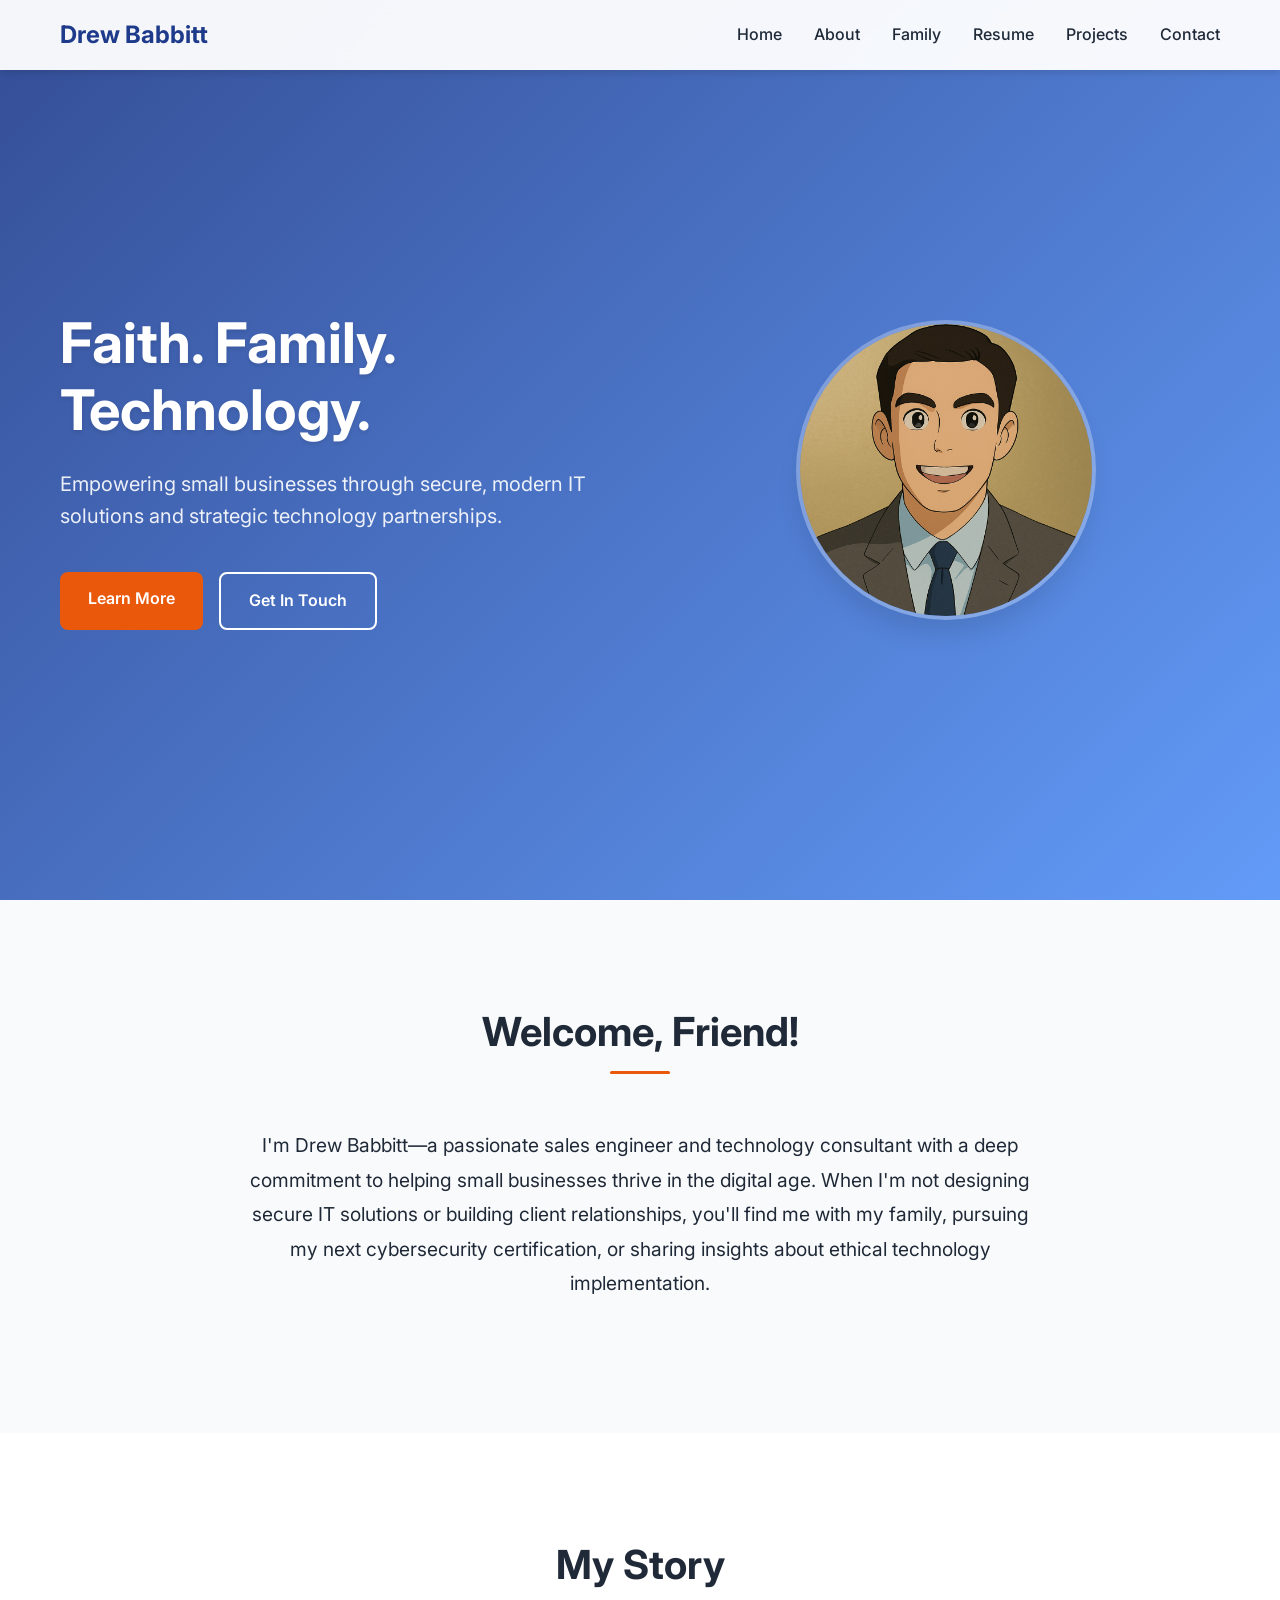
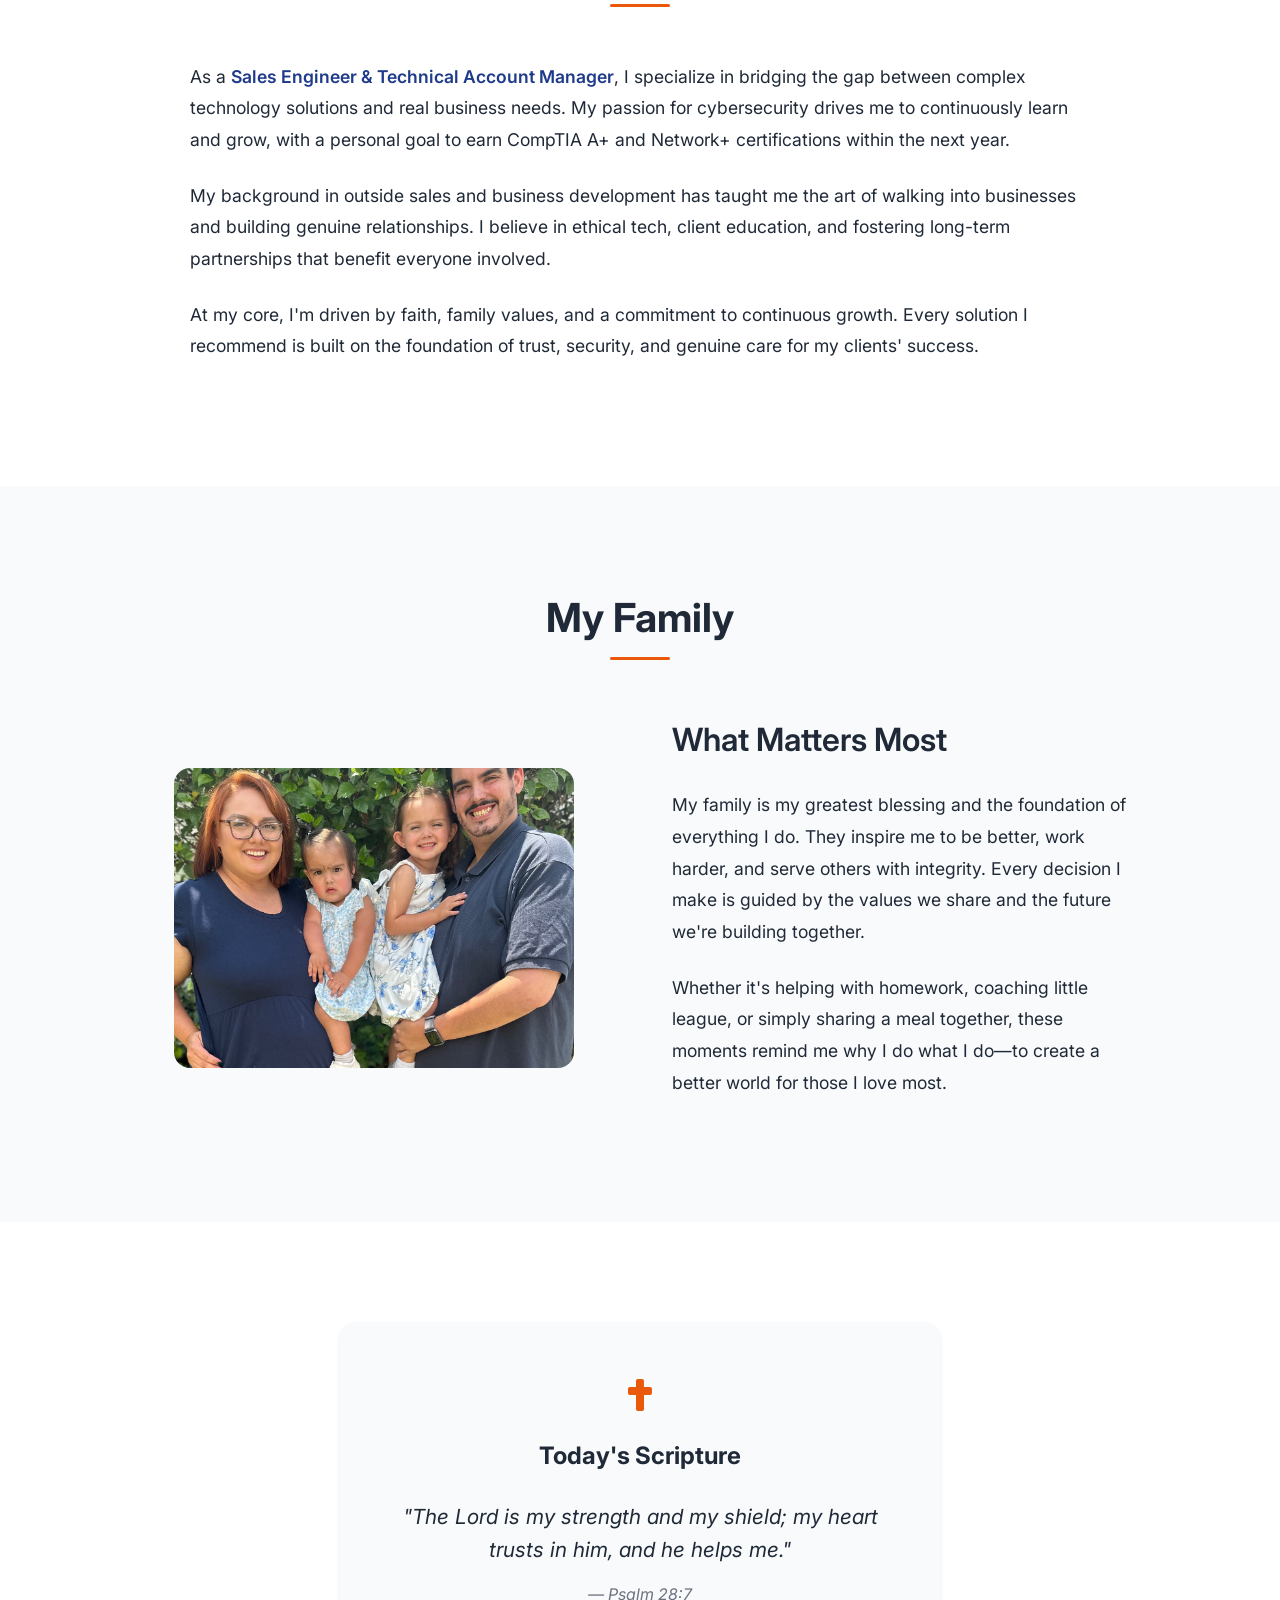
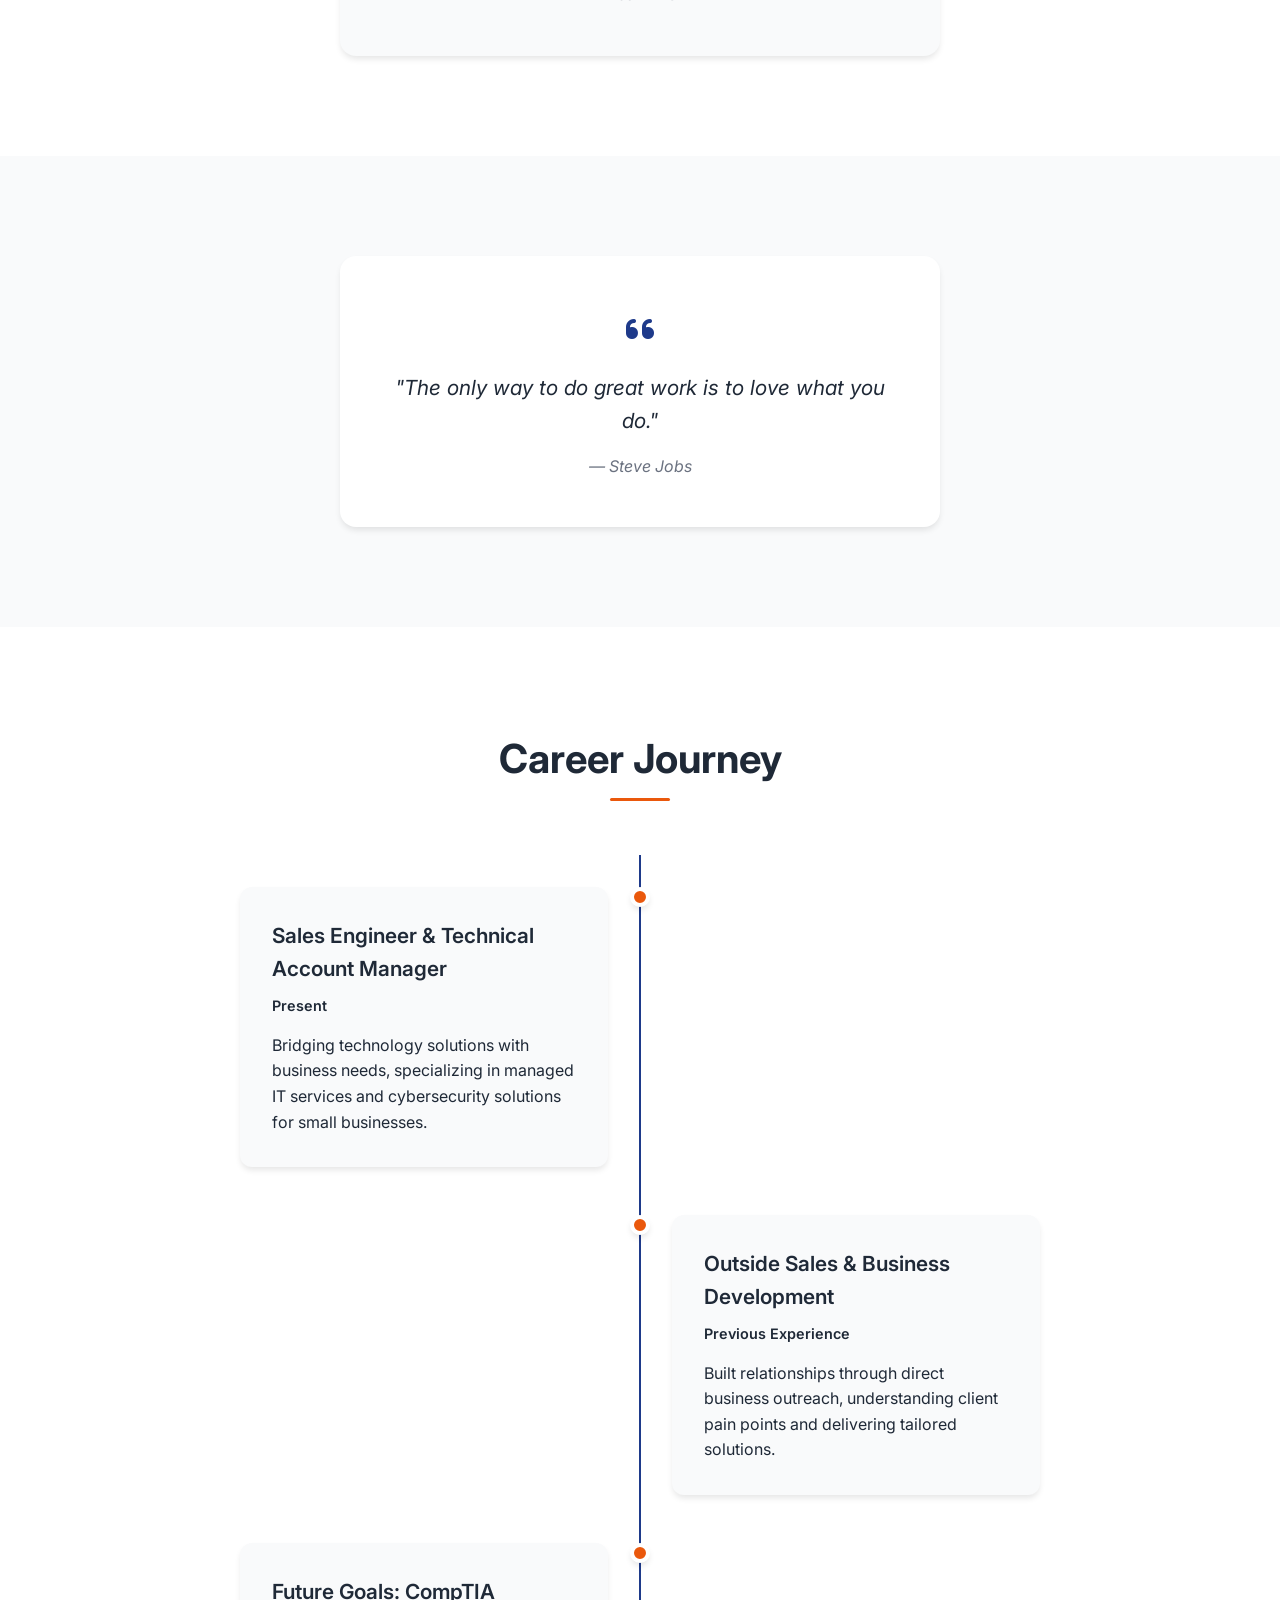
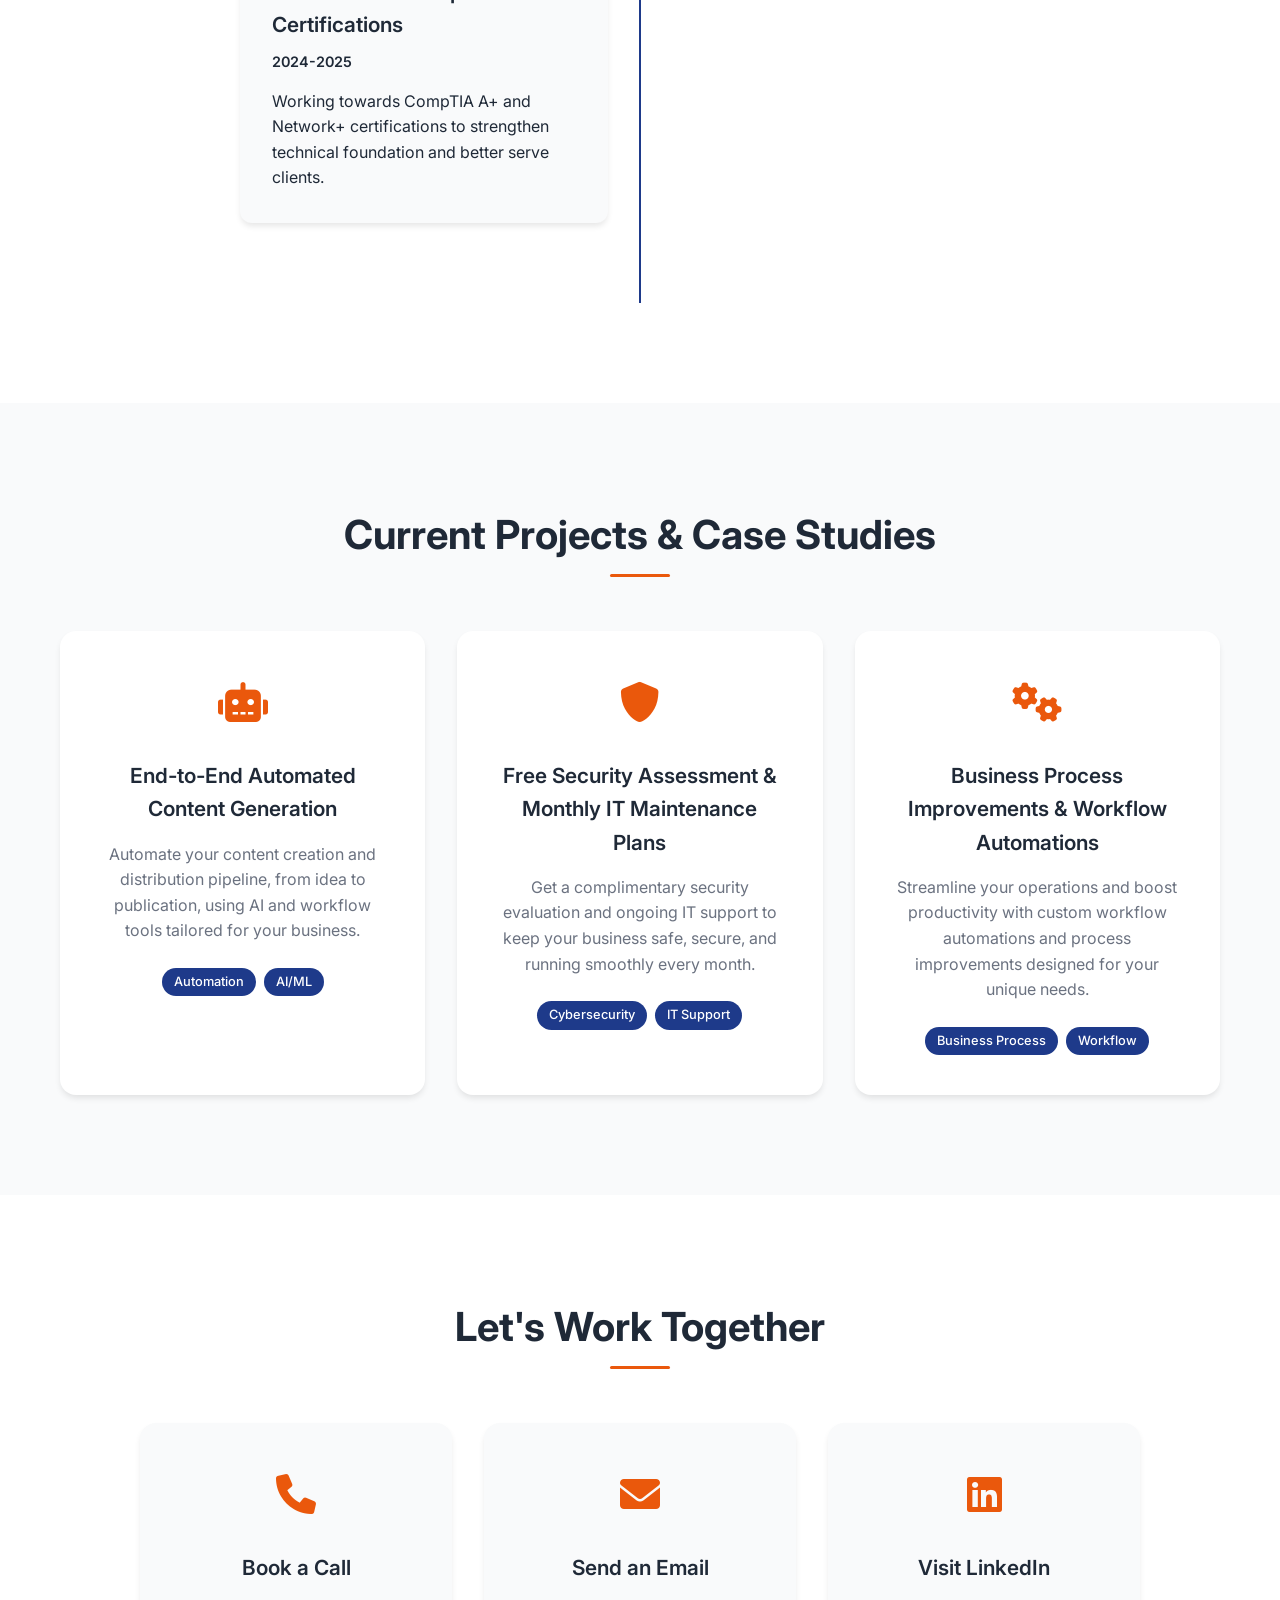
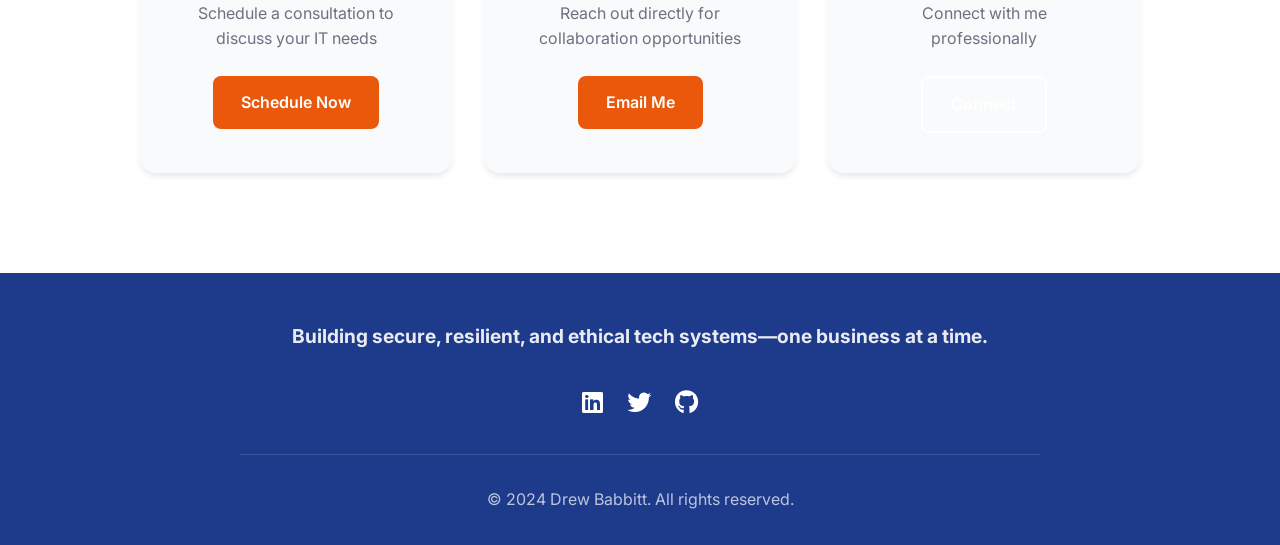
==== index.html @ 5f2b9db4 "Add headshot and family images, update HTML to use .jpeg extensions" ====
<!DOCTYPE html>
<html lang="en">
<head>
    <meta charset="UTF-8">
    <meta name="viewport" content="width=device-width, initial-scale=1.0">
    <title>Drew Babbitt - Faith. Family. Technology.</title>
    <link rel="stylesheet" href="styles.css">
    <link href="https://fonts.googleapis.com/css2?family=Inter:wght@300;400;500;600;700&family=Playfair+Display:wght@400;500;600;700&display=swap" rel="stylesheet">
    <link rel="stylesheet" href="https://cdnjs.cloudflare.com/ajax/libs/font-awesome/6.0.0/css/all.min.css">
</head>
<body>
    <header class="header">
        <nav class="nav">
            <div class="nav-container">
                <div class="nav-logo">
                    <h1>Drew Babbitt</h1>
                </div>
                <ul class="nav-menu">
                    <li><a href="#home" class="nav-link">Home</a></li>
                    <li><a href="#about" class="nav-link">About</a></li>
                    <li><a href="#family" class="nav-link">Family</a></li>
                    <li><a href="#resume" class="nav-link">Resume</a></li>
                    <li><a href="#projects" class="nav-link">Projects</a></li>
                    <li><a href="#contact" class="nav-link">Contact</a></li>
                </ul>
                <div class="nav-toggle">
                    <span class="bar"></span>
                    <span class="bar"></span>
                    <span class="bar"></span>
                </div>
            </div>
        </nav>
    </header>

    <main>
        <!-- Hero Section -->
        <section id="home" class="hero">
            <div class="hero-background">
                <div class="hero-overlay"></div>
            </div>
            <div class="hero-container">
                <div class="hero-content">
                    <h1 class="hero-title">Faith. Family. Technology.</h1>
                    <p class="hero-subtitle">Empowering small businesses through secure, modern IT solutions and strategic technology partnerships.</p>
                    <div class="hero-buttons">
                        <a href="#about" class="btn btn-primary">Learn More</a>
                        <a href="#contact" class="btn btn-secondary">Get In Touch</a>
                    </div>
                </div>
                <div class="hero-profile">
                    <div class="profile-image">
                        <img src="headshot.jpeg" alt="Drew Babbitt headshot" style="width: 100%; height: 100%; object-fit: cover; border-radius: 50%;">
                    </div>
                </div>
            </div>
        </section>

        <!-- Personal Introduction -->
        <section id="about" class="about">
            <div class="container">
                <div class="about-content">
                    <div class="about-text">
                        <h2 class="section-title">Welcome, Friend!</h2>
                        <p class="welcome-message">
                            I'm Drew Babbitt—a passionate sales engineer and technology consultant with a deep commitment to helping small businesses thrive in the digital age. 
                            When I'm not designing secure IT solutions or building client relationships, you'll find me with my family, pursuing my next cybersecurity certification, 
                            or sharing insights about ethical technology implementation.
                        </p>
                    </div>
                </div>
            </div>
        </section>

        <!-- Biography Section -->
        <section class="biography">
            <div class="container">
                <h2 class="section-title">My Story</h2>
                <div class="bio-content">
                    <div class="bio-text">
                        <p>
                            As a <strong>Sales Engineer & Technical Account Manager</strong>, I specialize in bridging the gap between complex technology solutions and real business needs. 
                            My passion for cybersecurity drives me to continuously learn and grow, with a personal goal to earn CompTIA A+ and Network+ certifications within the next year.
                        </p>
                        <p>
                            My background in outside sales and business development has taught me the art of walking into businesses and building genuine relationships. 
                            I believe in ethical tech, client education, and fostering long-term partnerships that benefit everyone involved.
                        </p>
                        <p>
                            At my core, I'm driven by faith, family values, and a commitment to continuous growth. 
                            Every solution I recommend is built on the foundation of trust, security, and genuine care for my clients' success.
                        </p>
                    </div>
                </div>
            </div>
        </section>

        <!-- Family Section -->
        <section id="family" class="family">
            <div class="container">
                <h2 class="section-title">My Family</h2>
                <div class="family-content">
                    <div class="family-photo">
                        <div class="photo-placeholder" style="padding: 0; border: none; background: none; box-shadow: none;">
                            <img src="family.jpeg" alt="Babbitt Family" style="width: 100%; height: 100%; object-fit: cover; border-radius: 16px;">
                        </div>
                    </div>
                    <div class="family-text">
                        <h3>What Matters Most</h3>
                        <p>
                            My family is my greatest blessing and the foundation of everything I do. 
                            They inspire me to be better, work harder, and serve others with integrity. 
                            Every decision I make is guided by the values we share and the future we're building together.
                        </p>
                        <p>
                            Whether it's helping with homework, coaching little league, or simply sharing a meal together, 
                            these moments remind me why I do what I do—to create a better world for those I love most.
                        </p>
                    </div>
                </div>
            </div>
        </section>

        <!-- Scripture Section -->
        <section class="scripture">
            <div class="container">
                <div class="scripture-card">
                    <div class="scripture-icon">
                        <i class="fas fa-cross"></i>
                    </div>
                    <h3>Today's Scripture</h3>
                    <blockquote>
                        "I can do all things through Christ who strengthens me."
                    </blockquote>
                    <cite>— Philippians 4:13</cite>
                </div>
            </div>
        </section>

        <!-- Quote Section -->
        <section class="quote">
            <div class="container">
                <div class="quote-card">
                    <div class="quote-icon">
                        <i class="fas fa-quote-left"></i>
                    </div>
                    <blockquote>
                        "Success is not final, failure is not fatal: It is the courage to continue that counts."
                    </blockquote>
                    <cite>— Winston Churchill</cite>
                </div>
            </div>
        </section>

        <!-- Resume Section -->
        <section id="resume" class="resume">
            <div class="container">
                <h2 class="section-title">Career Journey</h2>
                <div class="timeline">
                    <div class="timeline-item">
                        <div class="timeline-marker"></div>
                        <div class="timeline-content">
                            <h3>Sales Engineer & Technical Account Manager</h3>
                            <p class="timeline-date">Present</p>
                            <p>Bridging technology solutions with business needs, specializing in managed IT services and cybersecurity solutions for small businesses.</p>
                        </div>
                    </div>
                    <div class="timeline-item">
                        <div class="timeline-marker"></div>
                        <div class="timeline-content">
                            <h3>Outside Sales & Business Development</h3>
                            <p class="timeline-date">Previous Experience</p>
                            <p>Built relationships through direct business outreach, understanding client pain points and delivering tailored solutions.</p>
                        </div>
                    </div>
                    <div class="timeline-item">
                        <div class="timeline-marker"></div>
                        <div class="timeline-content">
                            <h3>Future Goals: CompTIA Certifications</h3>
                            <p class="timeline-date">2024-2025</p>
                            <p>Working towards CompTIA A+ and Network+ certifications to strengthen technical foundation and better serve clients.</p>
                        </div>
                    </div>
                </div>
            </div>
        </section>

        <!-- Projects Section -->
        <section id="projects" class="projects">
            <div class="container">
                <h2 class="section-title">Current Projects & Case Studies</h2>
                <div class="projects-grid">
                    <div class="project-card">
                        <div class="project-icon">
                            <i class="fas fa-robot"></i>
                        </div>
                        <h3>End-to-End Automated Content Generation</h3>
                        <p>Automate your content creation and distribution pipeline, from idea to publication, using AI and workflow tools tailored for your business.</p>
                        <div class="project-tags">
                            <span class="tag">Automation</span>
                            <span class="tag">AI/ML</span>
                        </div>
                    </div>
                    <div class="project-card">
                        <div class="project-icon">
                            <i class="fas fa-shield-alt"></i>
                        </div>
                        <h3>Free Security Assessment & Monthly IT Maintenance Plans</h3>
                        <p>Get a complimentary security evaluation and ongoing IT support to keep your business safe, secure, and running smoothly every month.</p>
                        <div class="project-tags">
                            <span class="tag">Cybersecurity</span>
                            <span class="tag">IT Support</span>
                        </div>
                    </div>
                    <div class="project-card">
                        <div class="project-icon">
                            <i class="fas fa-cogs"></i>
                        </div>
                        <h3>Business Process Improvements & Workflow Automations</h3>
                        <p>Streamline your operations and boost productivity with custom workflow automations and process improvements designed for your unique needs.</p>
                        <div class="project-tags">
                            <span class="tag">Business Process</span>
                            <span class="tag">Workflow</span>
                        </div>
                    </div>
                </div>
            </div>
        </section>

        <!-- Contact Section -->
        <section id="contact" class="contact">
            <div class="container">
                <h2 class="section-title">Let's Work Together</h2>
                <div class="contact-content">
                    <div class="contact-options">
                        <div class="contact-option">
                            <div class="contact-icon">
                                <i class="fas fa-phone"></i>
                            </div>
                            <h3>Book a Call</h3>
                            <p>Schedule a consultation to discuss your IT needs</p>
                            <a href="#" class="btn btn-primary">Schedule Now</a>
                        </div>
                        <div class="contact-option">
                            <div class="contact-icon">
                                <i class="fas fa-envelope"></i>
                            </div>
                            <h3>Send an Email</h3>
                            <p>Reach out directly for collaboration opportunities</p>
                            <a href="mailto:drew@drewbabbitt.com" class="btn btn-primary">Email Me</a>
                        </div>
                        <div class="contact-option">
                            <div class="contact-icon">
                                <i class="fab fa-linkedin"></i>
                            </div>
                            <h3>Visit LinkedIn</h3>
                            <p>Connect with me professionally</p>
                            <a href="https://www.linkedin.com/in/drew-babbitt-b1b38551" class="btn btn-secondary">Connect</a>
                        </div>
                    </div>
                </div>
            </div>
        </section>
    </main>

    <footer class="footer">
        <div class="container">
            <div class="footer-content">
                <div class="footer-mission">
                    <h3>Building secure, resilient, and ethical tech systems—one business at a time.</h3>
                </div>
                <div class="footer-social">
                    <a href="https://www.linkedin.com/in/drew-babbitt-b1b38551" class="social-link"><i class="fab fa-linkedin"></i></a>
                    <a href="#" class="social-link"><i class="fab fa-twitter"></i></a>
                    <a href="#" class="social-link"><i class="fab fa-github"></i></a>
                </div>
                <div class="footer-copyright">
                    <p>&copy; 2024 Drew Babbitt. All rights reserved.</p>
                </div>
            </div>
        </div>
    </footer>

    <script src="script.js"></script>
</body>
</html>
---- styles.css ----
/* Reset and base styles */
* {
    margin: 0;
    padding: 0;
    box-sizing: border-box;
}

:root {
    --primary-blue: #1e3a8a;
    --secondary-blue: #3b82f6;
    --accent-orange: #ea580c;
    --text-dark: #1f2937;
    --text-light: #6b7280;
    --white: #ffffff;
    --gray-50: #f9fafb;
    --gray-100: #f3f4f6;
    --gray-200: #e5e7eb;
    --shadow-sm: 0 1px 2px 0 rgba(0, 0, 0, 0.05);
    --shadow-md: 0 4px 6px -1px rgba(0, 0, 0, 0.1);
    --shadow-lg: 0 10px 15px -3px rgba(0, 0, 0, 0.1);
    --shadow-xl: 0 20px 25px -5px rgba(0, 0, 0, 0.1);
}

body {
    font-family: 'Inter', sans-serif;
    line-height: 1.6;
    color: var(--text-dark);
    background-color: var(--white);
}

/* Container */
.container {
    max-width: 1200px;
    margin: 0 auto;
    padding: 0 20px;
}

/* Header and Navigation */
.header {
    position: fixed;
    top: 0;
    width: 100%;
    background: rgba(255, 255, 255, 0.95);
    backdrop-filter: blur(10px);
    z-index: 1000;
    box-shadow: var(--shadow-md);
}

.nav {
    padding: 1rem 0;
}

.nav-container {
    max-width: 1200px;
    margin: 0 auto;
    padding: 0 20px;
    display: flex;
    justify-content: space-between;
    align-items: center;
}

.nav-logo h1 {
    font-size: 1.5rem;
    font-weight: 700;
    color: var(--primary-blue);
}

.nav-menu {
    display: flex;
    list-style: none;
    gap: 2rem;
}

.nav-link {
    text-decoration: none;
    color: var(--text-dark);
    font-weight: 500;
    transition: color 0.3s ease;
    position: relative;
}

.nav-link:hover {
    color: var(--primary-blue);
}

.nav-link::after {
    content: '';
    position: absolute;
    width: 0;
    height: 2px;
    bottom: -5px;
    left: 0;
    background-color: var(--accent-orange);
    transition: width 0.3s ease;
}

.nav-link:hover::after {
    width: 100%;
}

.nav-toggle {
    display: none;
    flex-direction: column;
    cursor: pointer;
}

.bar {
    width: 25px;
    height: 3px;
    background-color: var(--text-dark);
    margin: 3px 0;
    transition: 0.3s;
}

/* Hero Section */
.hero {
    position: relative;
    padding: 120px 0 80px;
    min-height: 100vh;
    display: flex;
    align-items: center;
    overflow: hidden;
}

.hero-background {
    position: absolute;
    top: 0;
    left: 0;
    width: 100%;
    height: 100%;
    background: linear-gradient(135deg, var(--primary-blue) 0%, var(--secondary-blue) 100%);
    background-image: url('data:image/svg+xml,<svg xmlns="http://www.w3.org/2000/svg" viewBox="0 0 1000 1000"><defs><radialGradient id="a" cx="50%" cy="50%"><stop offset="0%" stop-color="%23ffffff" stop-opacity="0.1"/><stop offset="100%" stop-color="%23ffffff" stop-opacity="0"/></radialGradient></defs><circle cx="200" cy="200" r="100" fill="url(%23a)"/><circle cx="800" cy="300" r="150" fill="url(%23a)"/><circle cx="400" cy="700" r="120" fill="url(%23a)"/></svg>');
}

.hero-overlay {
    position: absolute;
    top: 0;
    left: 0;
    width: 100%;
    height: 100%;
    background: linear-gradient(135deg, rgba(30, 58, 138, 0.9) 0%, rgba(59, 130, 246, 0.8) 100%);
}

.hero-container {
    position: relative;
    z-index: 2;
    max-width: 1200px;
    margin: 0 auto;
    padding: 0 20px;
    display: grid;
    grid-template-columns: 1fr 1fr;
    gap: 4rem;
    align-items: center;
}

.hero-title {
    font-size: 3.5rem;
    font-weight: 700;
    margin-bottom: 1.5rem;
    line-height: 1.2;
    color: var(--white);
    text-shadow: 0 2px 4px rgba(0, 0, 0, 0.1);
}

.hero-subtitle {
    font-size: 1.25rem;
    margin-bottom: 2.5rem;
    color: var(--white);
    opacity: 0.9;
    line-height: 1.6;
}

.hero-buttons {
    display: flex;
    gap: 1rem;
    flex-wrap: wrap;
}

.btn {
    padding: 14px 28px;
    border-radius: 8px;
    text-decoration: none;
    font-weight: 600;
    transition: all 0.3s ease;
    display: inline-block;
    border: none;
    cursor: pointer;
    font-size: 1rem;
}

.btn-primary {
    background: var(--accent-orange);
    color: var(--white);
}

.btn-primary:hover {
    background: #dc2626;
    transform: translateY(-2px);
    box-shadow: var(--shadow-lg);
}

.btn-secondary {
    background: transparent;
    color: var(--white);
    border: 2px solid var(--white);
}

.btn-secondary:hover {
    background: var(--white);
    color: var(--primary-blue);
    transform: translateY(-2px);
}

.hero-profile {
    display: flex;
    justify-content: center;
    align-items: center;
}

.profile-image {
    width: 300px;
    height: 300px;
    background: rgba(255, 255, 255, 0.1);
    border-radius: 50%;
    display: flex;
    align-items: center;
    justify-content: center;
    font-size: 4rem;
    color: var(--white);
    backdrop-filter: blur(10px);
    border: 4px solid rgba(255, 255, 255, 0.2);
    box-shadow: var(--shadow-xl);
}

/* Sections */
section {
    padding: 100px 0;
}

.section-title {
    font-size: 2.5rem;
    font-weight: 700;
    text-align: center;
    margin-bottom: 4rem;
    color: var(--text-dark);
    position: relative;
}

.section-title::after {
    content: '';
    position: absolute;
    bottom: -10px;
    left: 50%;
    transform: translateX(-50%);
    width: 60px;
    height: 3px;
    background: var(--accent-orange);
    border-radius: 2px;
}

/* About Section */
.about {
    background: var(--gray-50);
}

.about-content {
    max-width: 800px;
    margin: 0 auto;
    text-align: center;
}

.welcome-message {
    font-size: 1.2rem;
    line-height: 1.8;
    color: var(--text-dark);
    margin-bottom: 2rem;
}

/* Biography Section */
.biography {
    background: var(--white);
}

.bio-content {
    max-width: 900px;
    margin: 0 auto;
}

.bio-text p {
    font-size: 1.1rem;
    line-height: 1.8;
    margin-bottom: 1.5rem;
    color: var(--text-dark);
}

.bio-text strong {
    color: var(--primary-blue);
    font-weight: 600;
}

/* Family Section */
.family {
    background: var(--gray-50);
}

.family-content {
    display: grid;
    grid-template-columns: 1fr 1fr;
    gap: 4rem;
    align-items: center;
    max-width: 1000px;
    margin: 0 auto;
}

.family-photo {
    display: flex;
    justify-content: center;
    align-items: center;
}

.photo-placeholder {
    width: 400px;
    height: 300px;
    background: linear-gradient(135deg, var(--primary-blue) 0%, var(--secondary-blue) 100%);
    border-radius: 16px;
    display: flex;
    flex-direction: column;
    align-items: center;
    justify-content: center;
    color: var(--white);
    text-align: center;
    box-shadow: var(--shadow-lg);
    transition: all 0.3s ease;
    cursor: pointer;
    border: 3px dashed rgba(255, 255, 255, 0.3);
}

.photo-placeholder:hover {
    transform: translateY(-5px);
    box-shadow: var(--shadow-xl);
    border-color: var(--accent-orange);
}

.photo-placeholder i {
    font-size: 3rem;
    margin-bottom: 1rem;
    opacity: 0.8;
}

.photo-placeholder p {
    font-size: 1.2rem;
    font-weight: 600;
    margin-bottom: 0.5rem;
}

.photo-placeholder small {
    font-size: 0.9rem;
    opacity: 0.7;
}

.family-text h3 {
    font-size: 2rem;
    font-weight: 600;
    color: var(--text-dark);
    margin-bottom: 1.5rem;
}

.family-text p {
    font-size: 1.1rem;
    line-height: 1.8;
    color: var(--text-dark);
    margin-bottom: 1.5rem;
}

/* Scripture Section */
.scripture {
    background: var(--white);
}

.scripture-card {
    max-width: 600px;
    margin: 0 auto;
    text-align: center;
    padding: 3rem;
    background: var(--gray-50);
    border-radius: 16px;
    box-shadow: var(--shadow-md);
}

.scripture-icon {
    font-size: 2rem;
    color: var(--accent-orange);
    margin-bottom: 1rem;
}

.scripture-card h3 {
    font-size: 1.5rem;
    margin-bottom: 1.5rem;
    color: var(--text-dark);
}

.scripture-card blockquote {
    font-size: 1.3rem;
    font-style: italic;
    margin-bottom: 1rem;
    color: var(--text-dark);
    line-height: 1.6;
}

.scripture-card cite {
    font-size: 1rem;
    color: var(--text-light);
}

/* Quote Section */
.quote {
    background: var(--gray-50);
}

.quote-card {
    max-width: 600px;
    margin: 0 auto;
    text-align: center;
    padding: 3rem;
    background: var(--white);
    border-radius: 16px;
    box-shadow: var(--shadow-md);
}

.quote-icon {
    font-size: 2rem;
    color: var(--primary-blue);
    margin-bottom: 1rem;
}

.quote-card blockquote {
    font-size: 1.3rem;
    font-style: italic;
    margin-bottom: 1rem;
    color: var(--text-dark);
    line-height: 1.6;
}

.quote-card cite {
    font-size: 1rem;
    color: var(--text-light);
}

/* Resume Section */
.resume {
    background: var(--white);
}

.timeline {
    position: relative;
    max-width: 800px;
    margin: 0 auto;
    padding: 2rem 0;
}

.timeline::before {
    content: '';
    position: absolute;
    left: 50%;
    top: 0;
    bottom: 0;
    width: 2px;
    background: var(--primary-blue);
    transform: translateX(-50%);
}

.timeline-item {
    position: relative;
    margin-bottom: 3rem;
    width: 100%;
}

.timeline-item:nth-child(odd) {
    padding-right: 50%;
}

.timeline-item:nth-child(even) {
    padding-left: 50%;
}

.timeline-marker {
    position: absolute;
    left: 50%;
    top: 0;
    width: 20px;
    height: 20px;
    background: var(--accent-orange);
    border-radius: 50%;
    transform: translateX(-50%);
    border: 4px solid var(--white);
    box-shadow: var(--shadow-md);
}

.timeline-content {
    background: var(--gray-50);
    padding: 2rem;
    border-radius: 12px;
    box-shadow: var(--shadow-md);
    margin-left: 2rem;
}

.timeline-item:nth-child(odd) .timeline-content {
    margin-left: 0;
    margin-right: 2rem;
}

.timeline-item:nth-child(even) .timeline-content {
    margin-left: 2rem;
}

.timeline-content h3 {
    font-size: 1.3rem;
    font-weight: 600;
    margin-bottom: 0.5rem;
    color: var(--text-dark);
}

.timeline-date {
    font-size: 0.9rem;
    color: var(--accent-orange);
    font-weight: 600;
    margin-bottom: 1rem;
}

.timeline-content p {
    color: var(--text-dark);
    line-height: 1.6;
}

/* Projects Section */
.projects {
    background: var(--gray-50);
}

.projects-grid {
    display: grid;
    grid-template-columns: repeat(auto-fit, minmax(280px, 1fr));
    gap: 2rem;
    max-width: 1200px;
    margin: 0 auto;
}

.project-card {
    background: var(--white);
    padding: 2.5rem;
    border-radius: 16px;
    box-shadow: var(--shadow-md);
    transition: all 0.3s ease;
    text-align: center;
}

.project-card:hover {
    transform: translateY(-5px);
    box-shadow: var(--shadow-lg);
}

.project-icon {
    font-size: 2.5rem;
    color: var(--accent-orange);
    margin-bottom: 1.5rem;
}

.project-card h3 {
    font-size: 1.3rem;
    font-weight: 600;
    margin-bottom: 1rem;
    color: var(--text-dark);
}

.project-card p {
    color: var(--text-light);
    line-height: 1.6;
    margin-bottom: 1.5rem;
}

.project-tags {
    display: flex;
    gap: 0.5rem;
    justify-content: center;
    flex-wrap: wrap;
}

.tag {
    background: var(--primary-blue);
    color: var(--white);
    padding: 0.25rem 0.75rem;
    border-radius: 20px;
    font-size: 0.8rem;
    font-weight: 500;
}

/* Contact Section */
.contact {
    background: var(--white);
}

.contact-content {
    max-width: 1200px;
    margin: 0 auto;
}

.contact-options {
    display: grid;
    grid-template-columns: repeat(auto-fit, minmax(250px, 1fr));
    gap: 2rem;
    max-width: 1000px;
    margin: 0 auto;
}

.contact-option {
    background: var(--gray-50);
    padding: 2.5rem;
    border-radius: 16px;
    text-align: center;
    box-shadow: var(--shadow-md);
    transition: all 0.3s ease;
}

.contact-option:hover {
    transform: translateY(-5px);
    box-shadow: var(--shadow-lg);
}

.contact-icon {
    font-size: 2.5rem;
    color: var(--accent-orange);
    margin-bottom: 1.5rem;
}

.contact-option h3 {
    font-size: 1.3rem;
    font-weight: 600;
    margin-bottom: 1rem;
    color: var(--text-dark);
}

.contact-option p {
    color: var(--text-light);
    line-height: 1.6;
    margin-bottom: 1.5rem;
}

/* Footer */
.footer {
    background: var(--primary-blue);
    color: var(--white);
    padding: 3rem 0 2rem;
}

.footer-content {
    text-align: center;
    max-width: 800px;
    margin: 0 auto;
}

.footer-mission h3 {
    font-size: 1.2rem;
    margin-bottom: 2rem;
    line-height: 1.6;
    opacity: 0.9;
}

.footer-social {
    display: flex;
    justify-content: center;
    gap: 1.5rem;
    margin-bottom: 2rem;
}

.social-link {
    color: var(--white);
    font-size: 1.5rem;
    transition: color 0.3s ease;
}

.social-link:hover {
    color: var(--accent-orange);
}

.footer-copyright {
    border-top: 1px solid rgba(255, 255, 255, 0.2);
    padding-top: 2rem;
    opacity: 0.7;
}

/* Responsive Design */
@media (max-width: 768px) {
    .nav-menu {
        position: fixed;
        left: -100%;
        top: 70px;
        flex-direction: column;
        background-color: var(--white);
        width: 100%;
        text-align: center;
        transition: 0.3s;
        box-shadow: var(--shadow-md);
        padding: 2rem 0;
    }

    .nav-menu.active {
        left: 0;
    }

    .nav-toggle {
        display: flex;
    }

    .hero-container {
        grid-template-columns: 1fr;
        text-align: center;
        gap: 2rem;
    }

    .hero-title {
        font-size: 2.5rem;
    }

    .profile-image {
        width: 250px;
        height: 250px;
    }

    .section-title {
        font-size: 2rem;
    }

    .projects-grid {
        grid-template-columns: 1fr;
    }

    .contact-options {
        grid-template-columns: 1fr;
    }

    .timeline::before {
        left: 20px;
    }

    .timeline-item {
        padding-left: 60px !important;
        padding-right: 0 !important;
    }

    .timeline-marker {
        left: 20px;
    }

    .timeline-content {
        margin-left: 0 !important;
        margin-right: 0 !important;
    }

    .hero-buttons {
        justify-content: center;
    }

    .btn {
        padding: 12px 20px;
        font-size: 0.9rem;
    }

    .family-content {
        grid-template-columns: 1fr;
        gap: 2rem;
        text-align: center;
    }

    .photo-placeholder {
        width: 100%;
        max-width: 350px;
        height: 250px;
    }
}

@media (max-width: 480px) {
    .hero-title {
        font-size: 2rem;
    }

    .hero-subtitle {
        font-size: 1.1rem;
    }

    .btn {
        padding: 10px 16px;
        font-size: 0.85rem;
    }

    .section-title {
        font-size: 1.8rem;
    }

    .scripture-card,
    .quote-card {
        padding: 2rem;
    }

    .scripture-card blockquote,
    .quote-card blockquote {
        font-size: 1.1rem;
    }

    section {
        padding: 60px 0;
    }
}

/* Smooth scrolling */
html {
    scroll-behavior: smooth;
}

/* Animations */
@keyframes fadeInUp {
    from {
        opacity: 0;
        transform: translateY(30px);
    }
    to {
        opacity: 1;
        transform: translateY(0);
    }
}

.project-card,
.contact-option {
    animation: fadeInUp 0.6s ease-out;
}

.project-card:nth-child(1) { animation-delay: 0.1s; }
.project-card:nth-child(2) { animation-delay: 0.2s; }
.project-card:nth-child(3) { animation-delay: 0.3s; }
.project-card:nth-child(4) { animation-delay: 0.4s; }

.contact-option:nth-child(1) { animation-delay: 0.1s; }
.contact-option:nth-child(2) { animation-delay: 0.2s; }
.contact-option:nth-child(3) { animation-delay: 0.3s; }
.contact-option:nth-child(4) { animation-delay: 0.4s; }

.loaded {
    animation: fadeIn 0.5s ease-out;
}

@keyframes fadeIn {
    from { opacity: 0; }
    to { opacity: 1; }
}
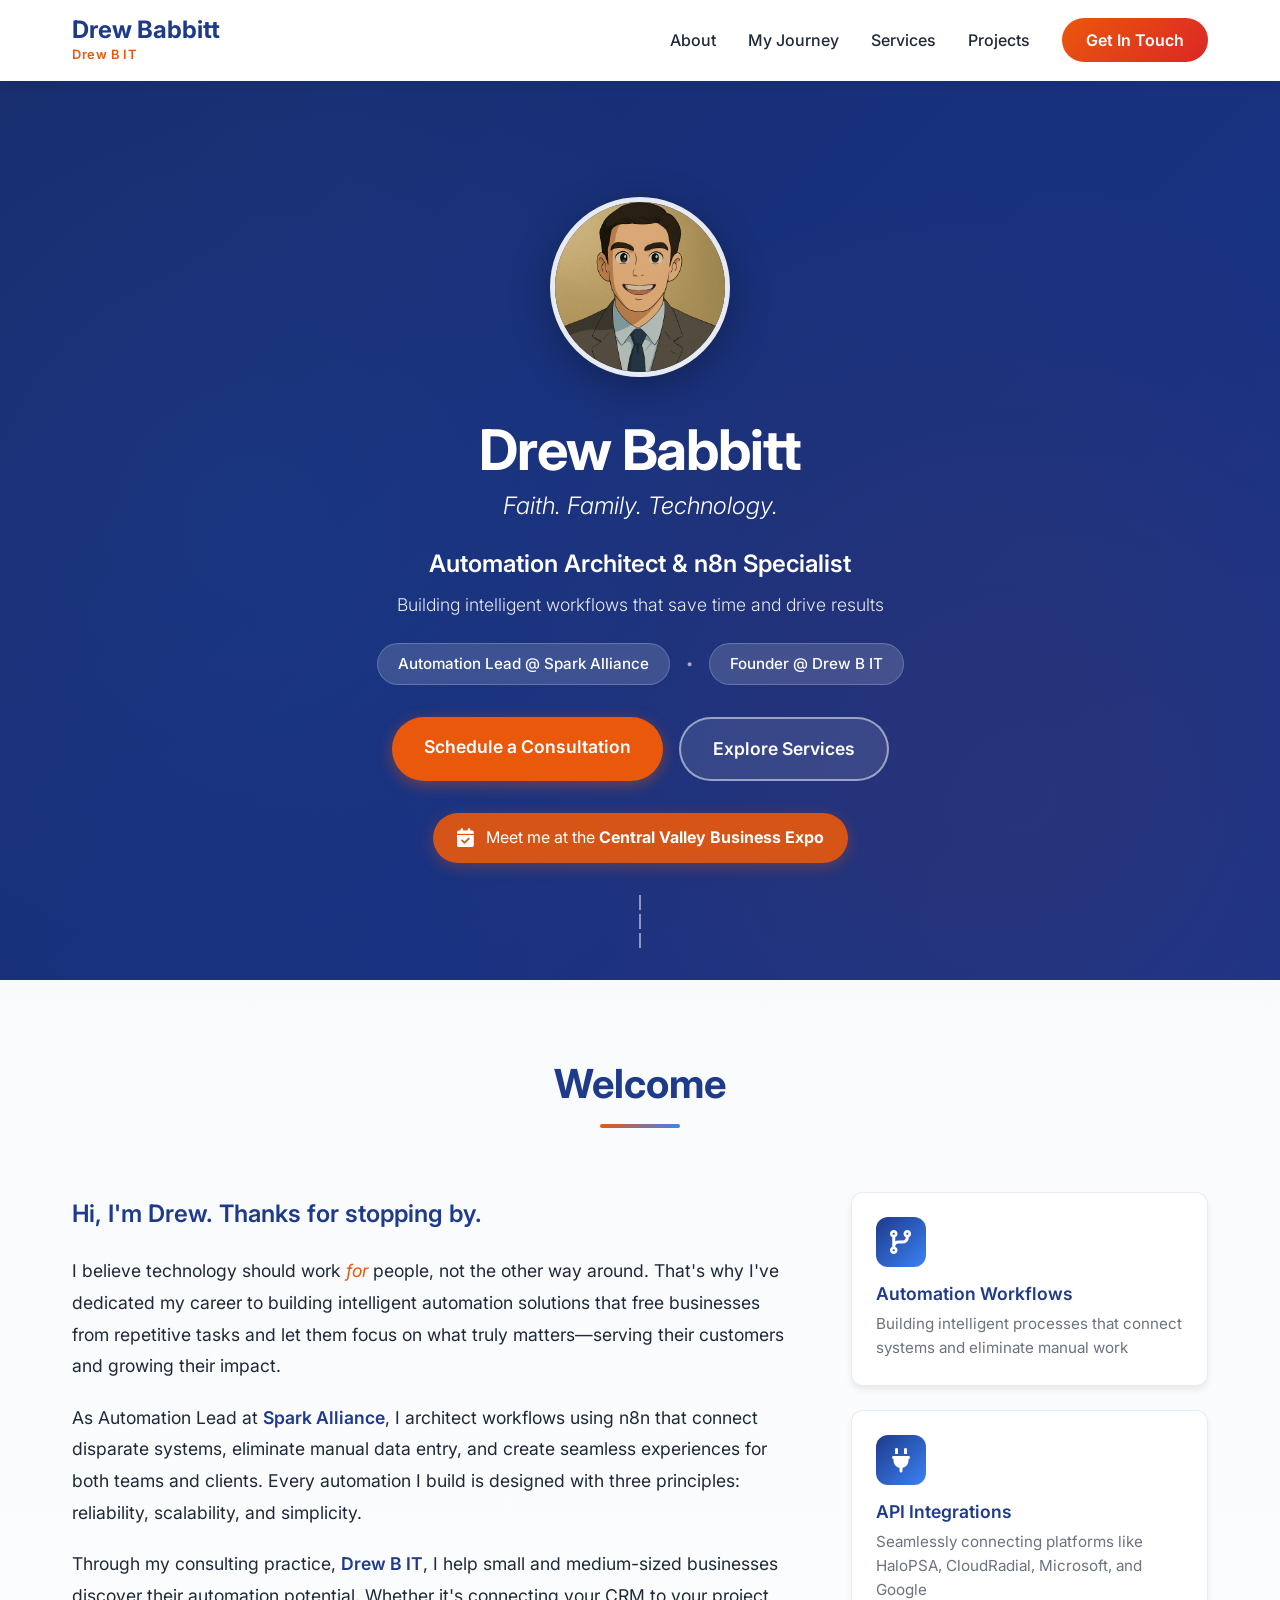
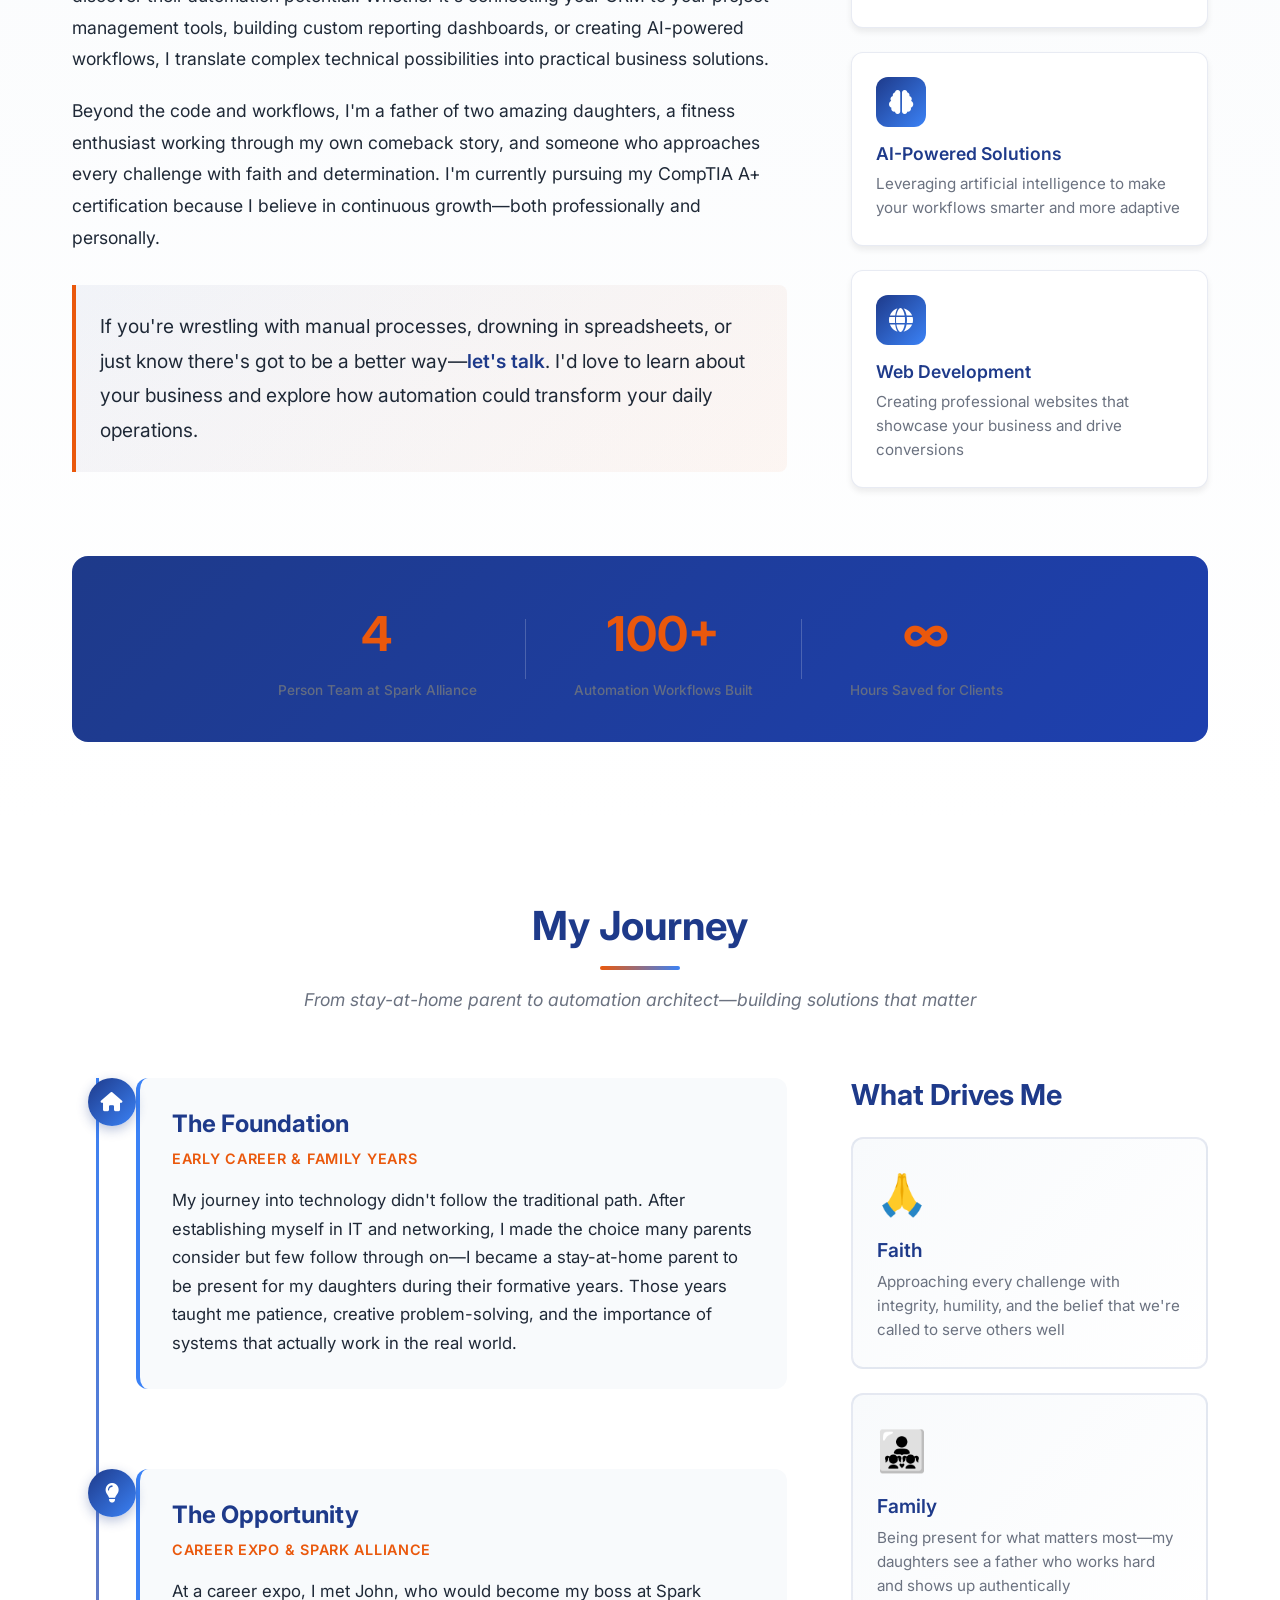
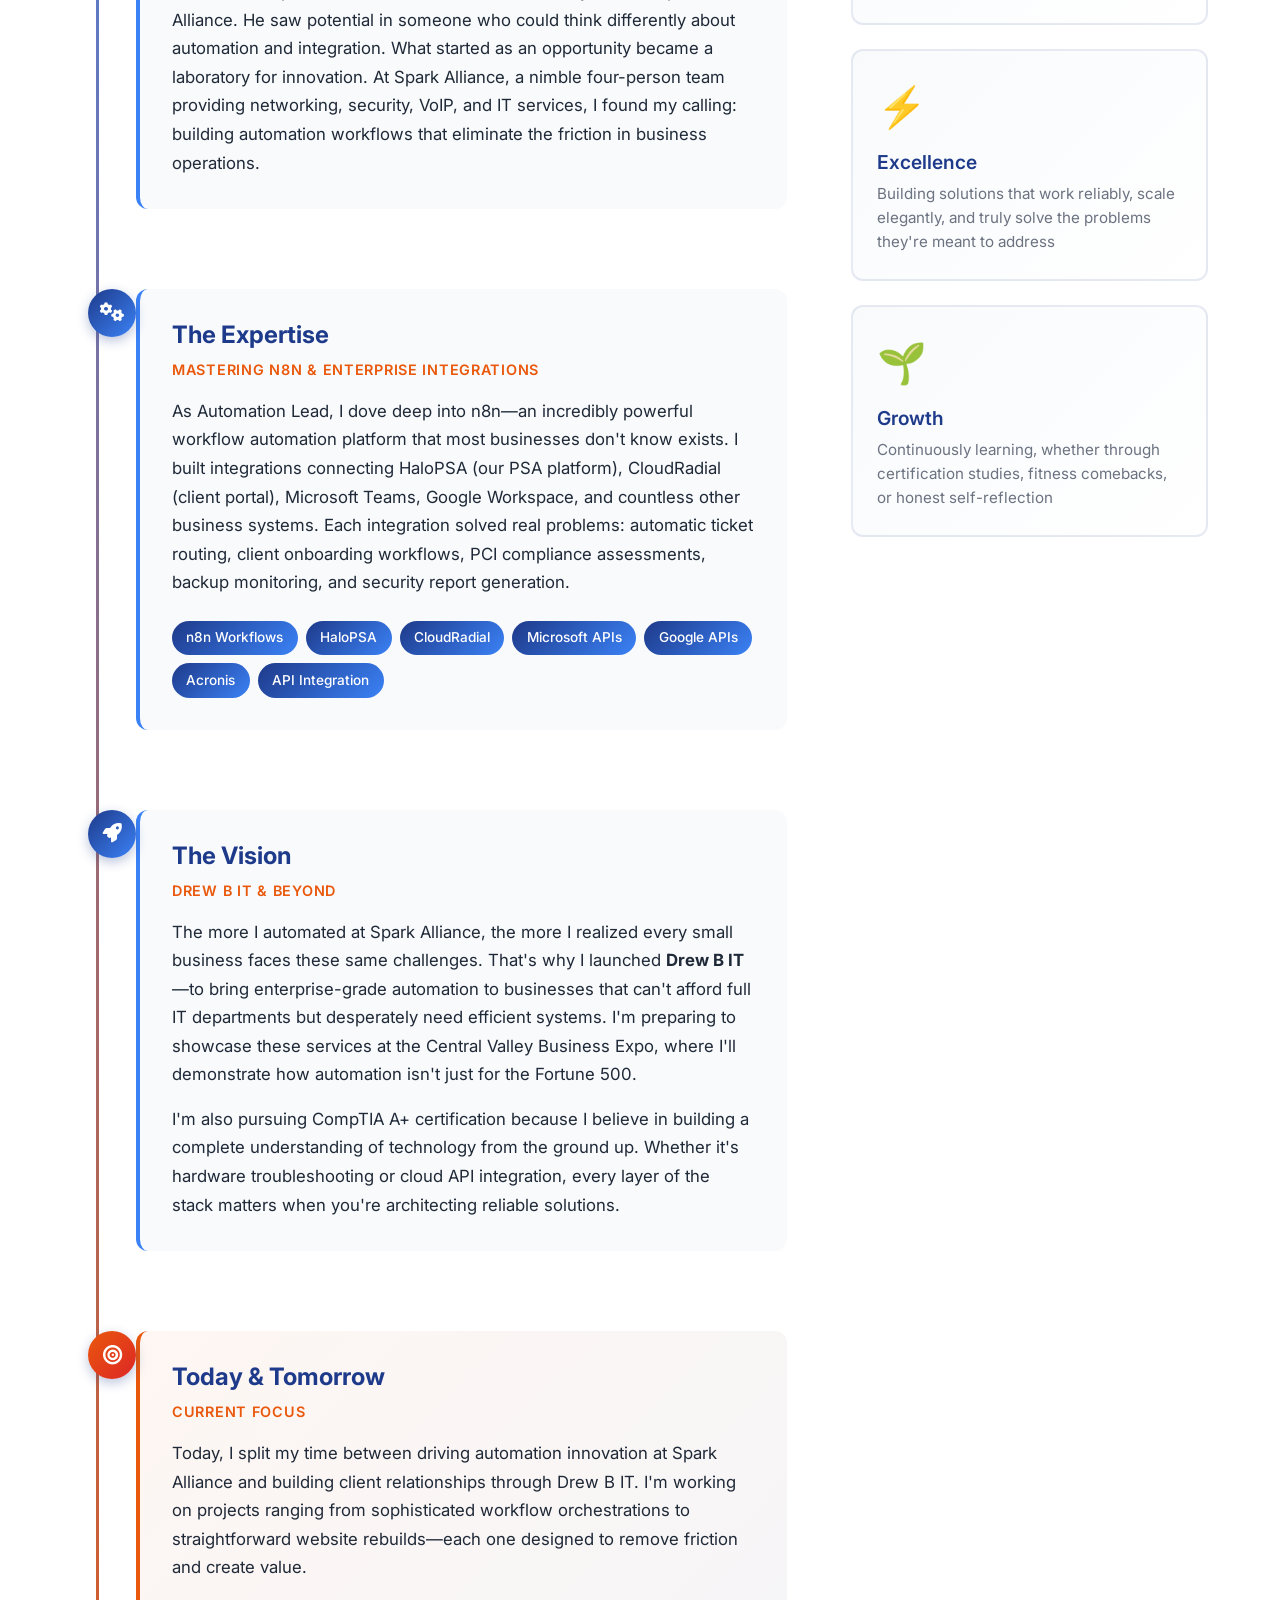
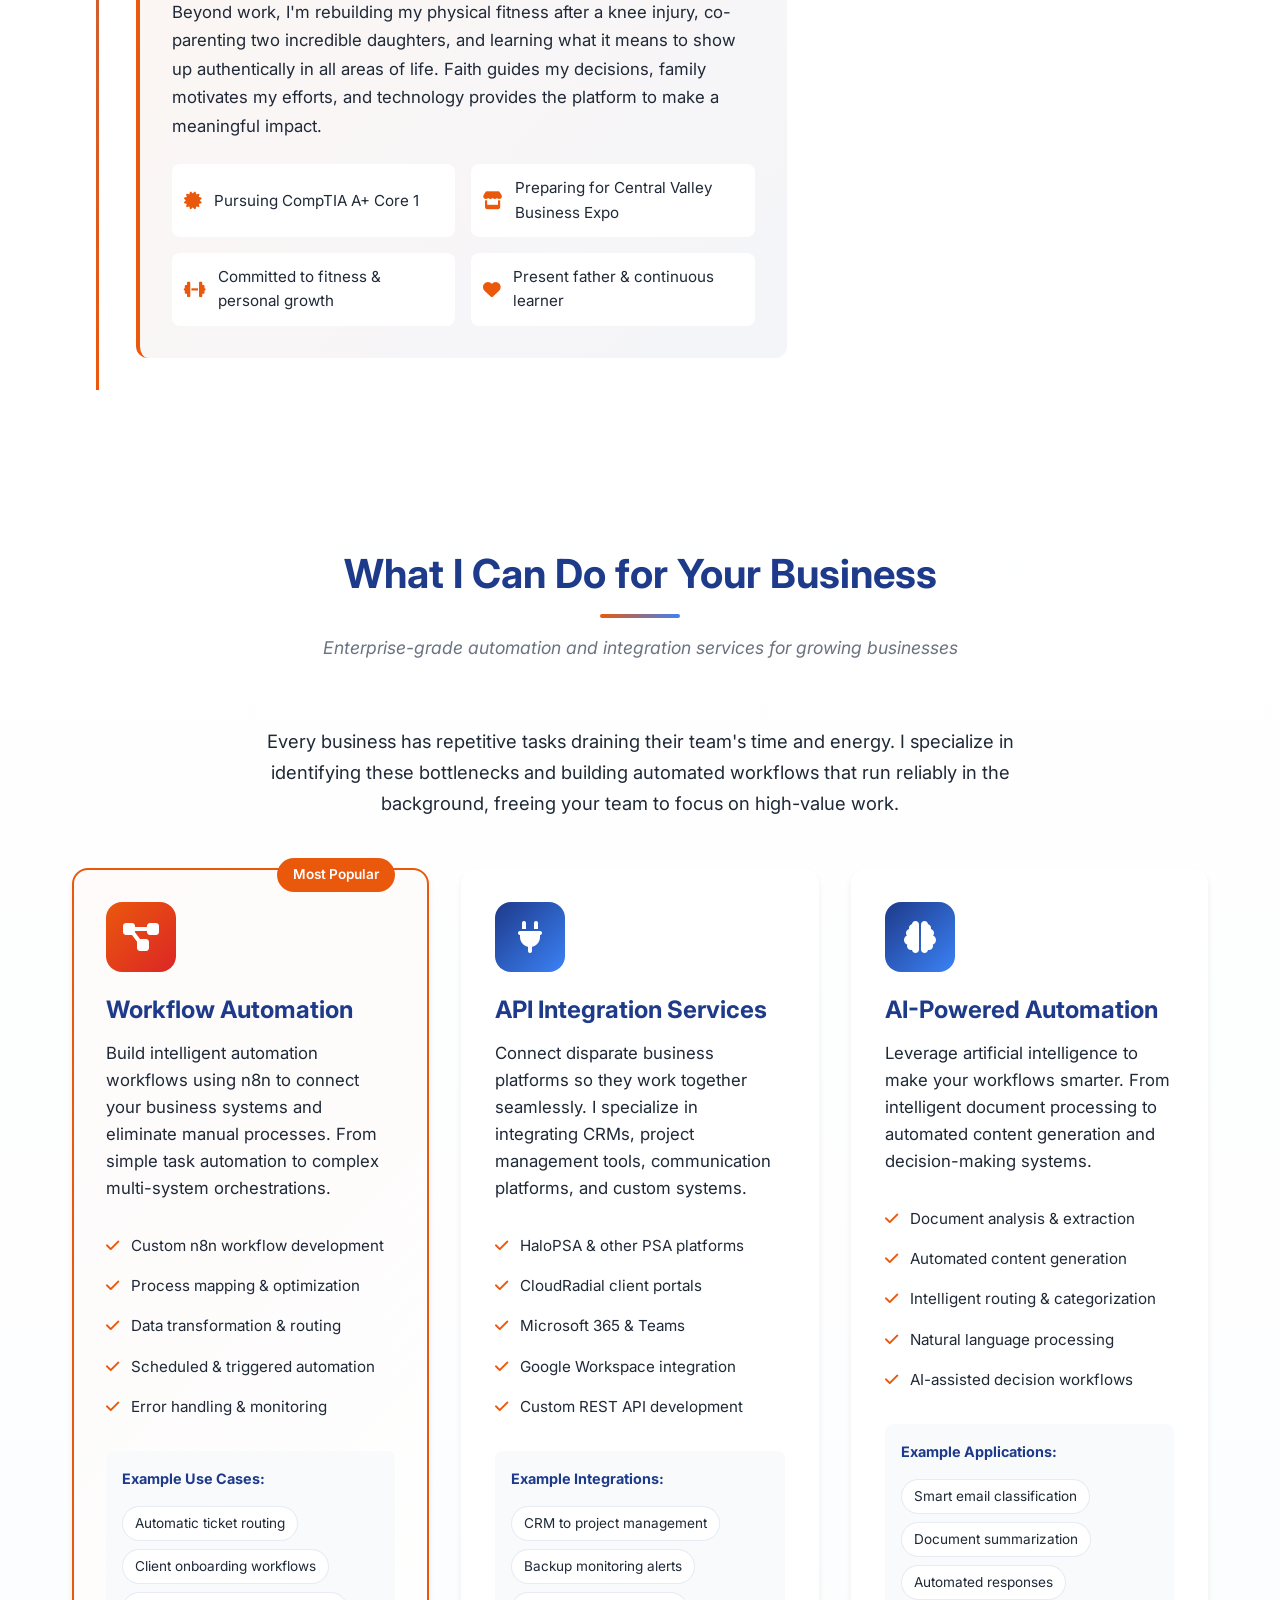
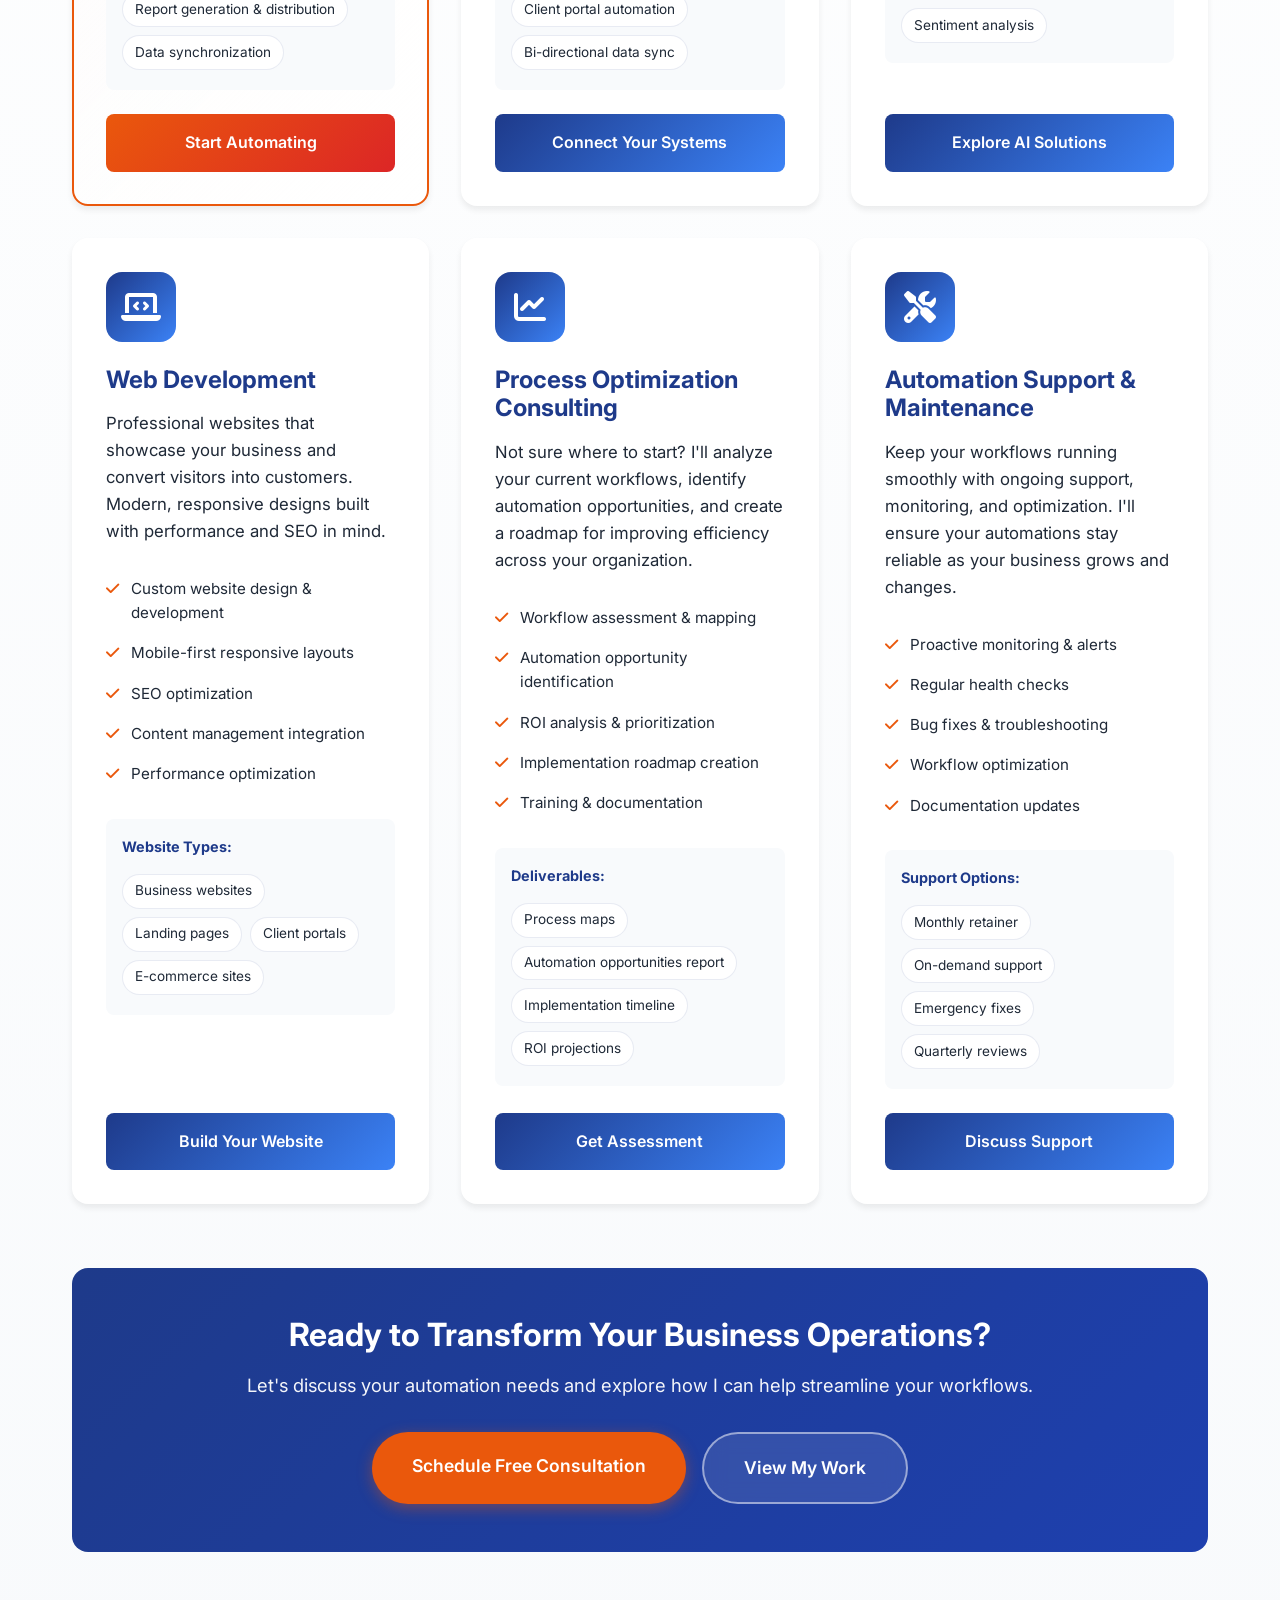
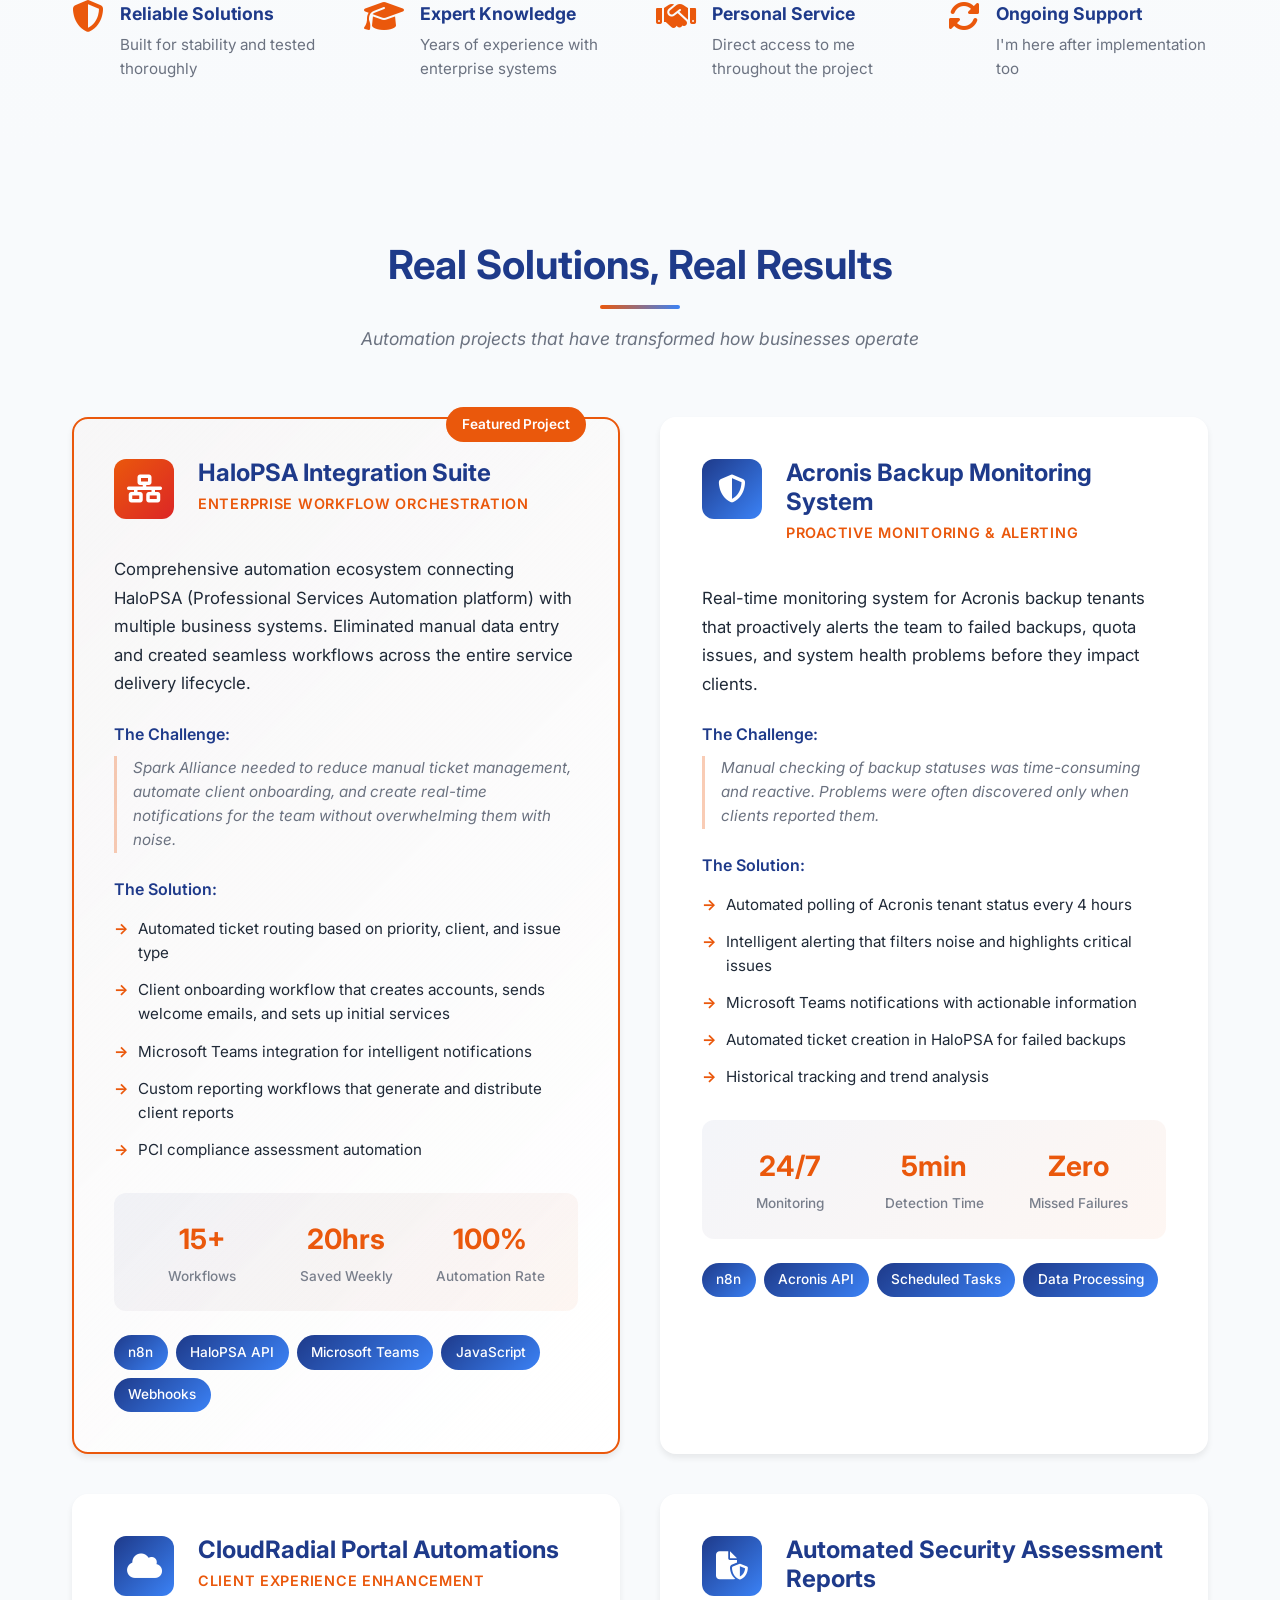
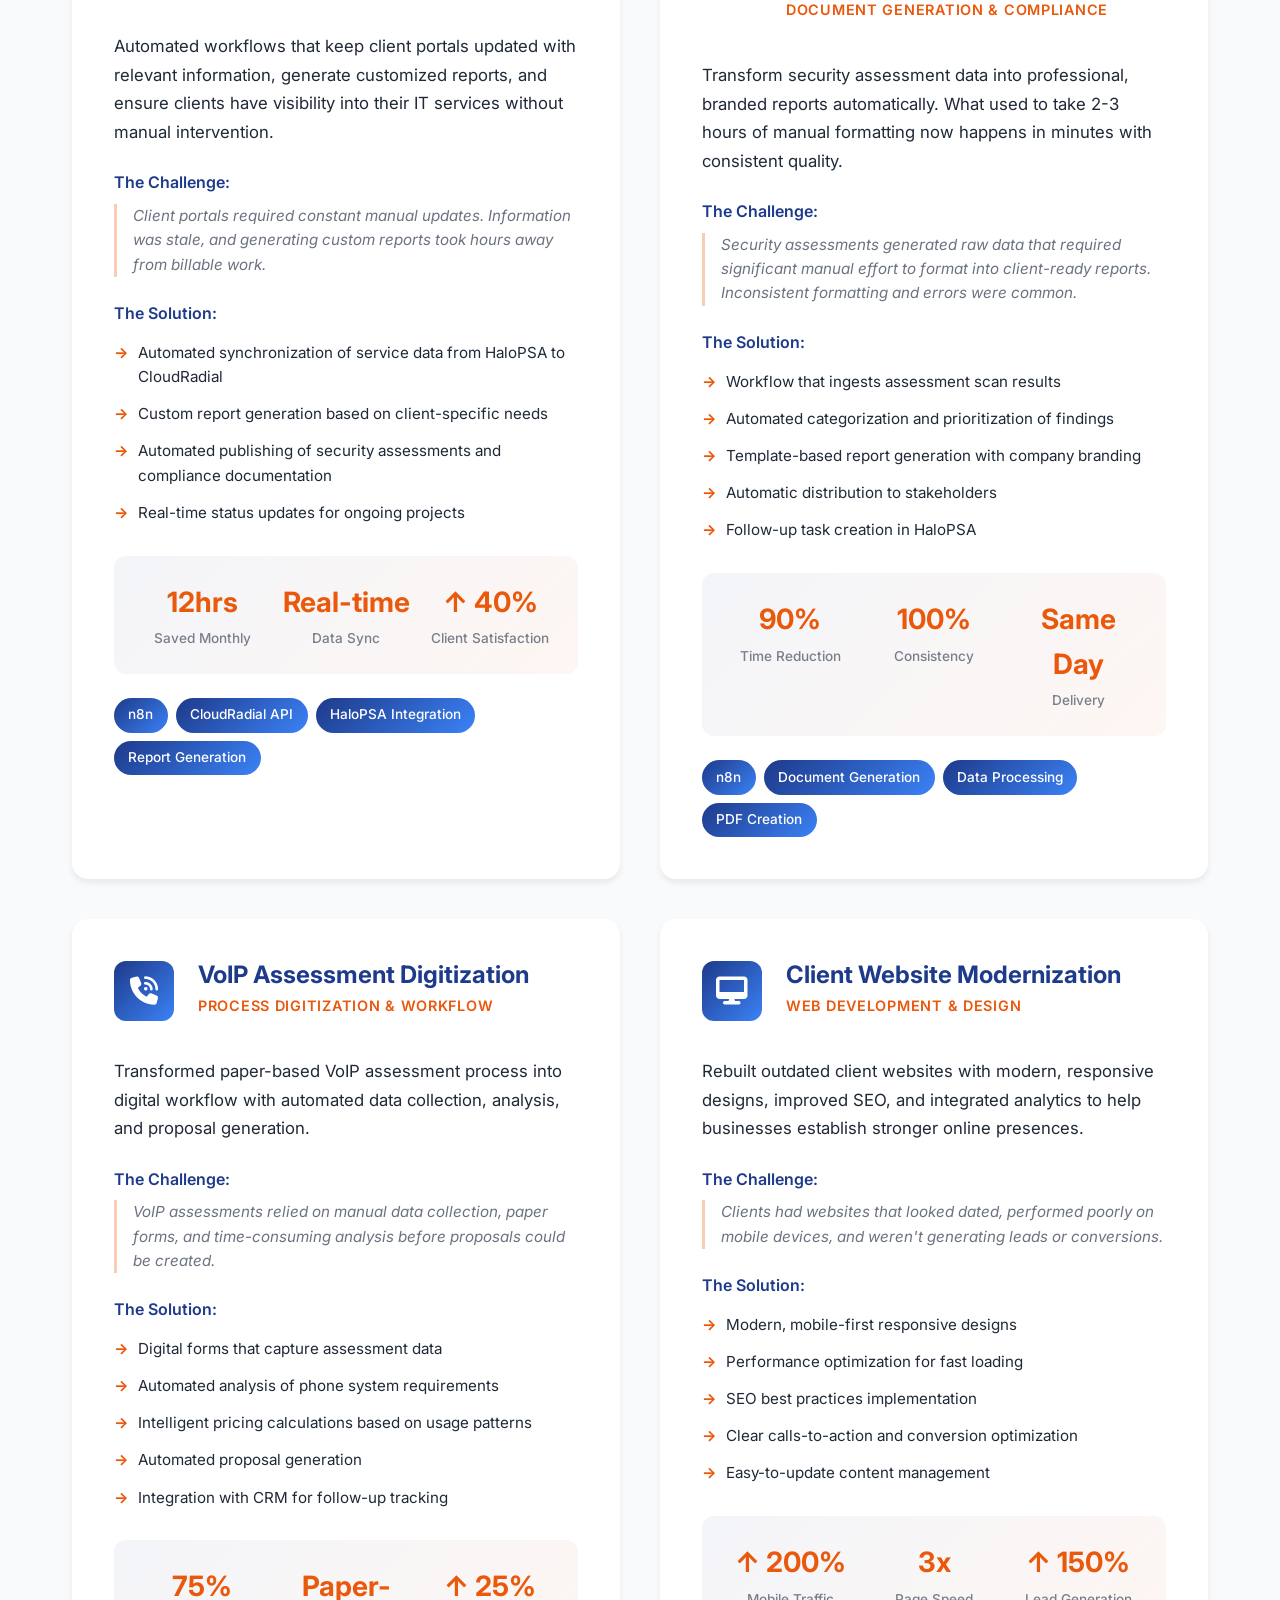
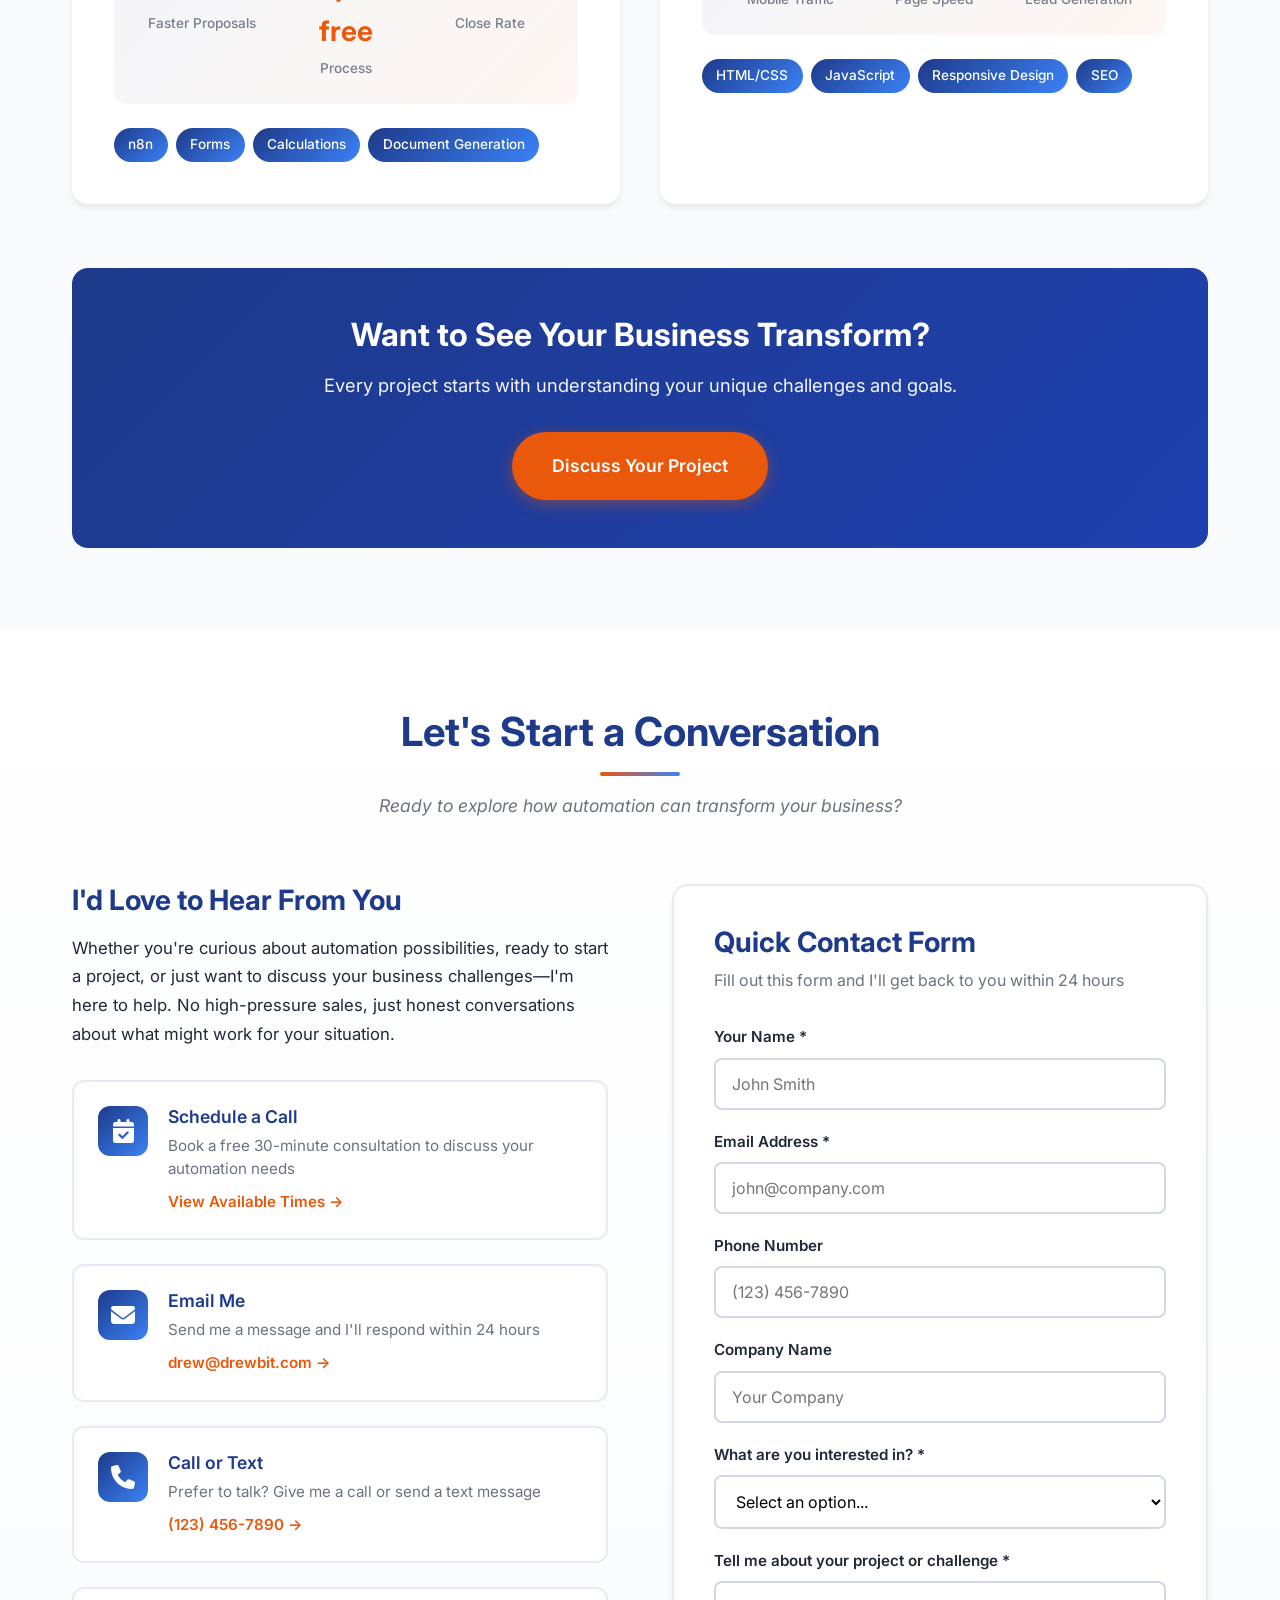
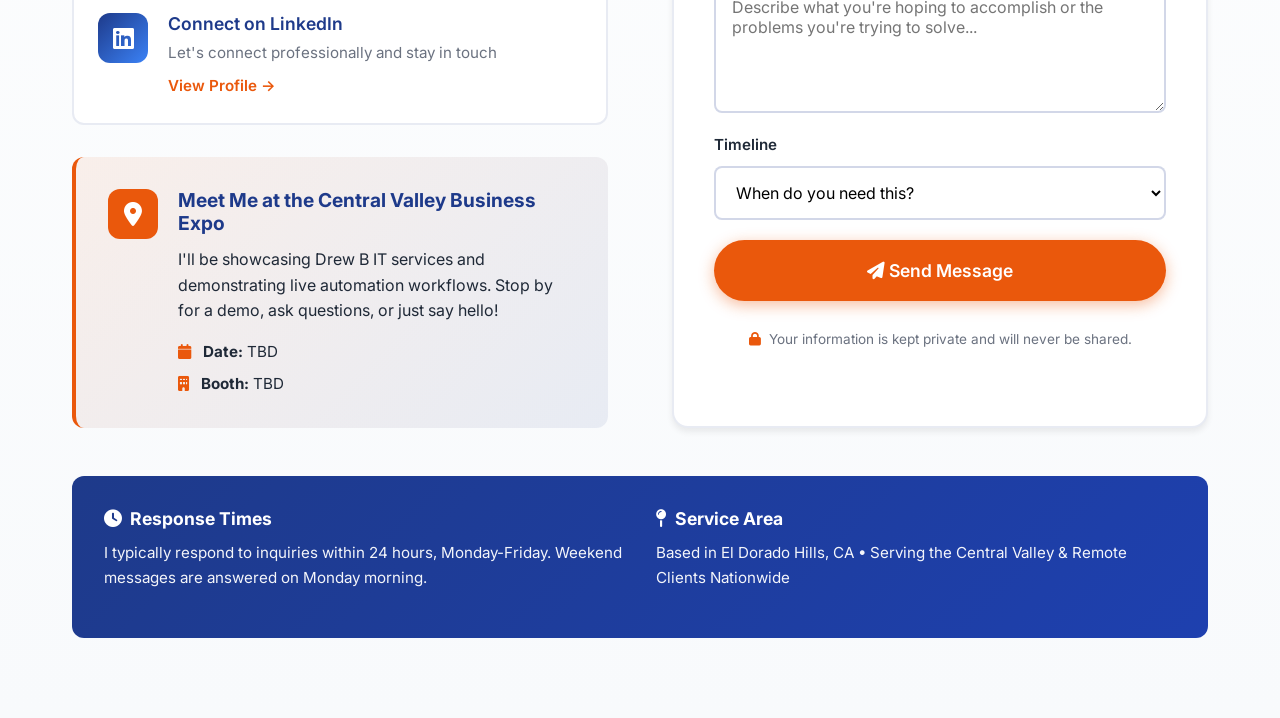
==== commit d7bafc1c: "Complete website rebuild - all sections integrated for GitHub Pages deployment" ====
--- a/index.html
+++ b/index.html
@@ -3,283 +3,3176 @@
 <head>
     <meta charset="UTF-8">
     <meta name="viewport" content="width=device-width, initial-scale=1.0">
-    <title>Drew Babbitt - Faith. Family. Technology.</title>
+    <meta name="description" content="Drew Babbitt - Automation Architect & n8n Specialist. Building intelligent workflow automation solutions for businesses. Based in El Dorado Hills, CA.">
+    <meta name="keywords" content="automation, n8n, workflow automation, API integration, Drew Babbitt, Drew B IT, El Dorado Hills">
+    <meta name="author" content="Drew Babbitt">
+    
+    <!-- Open Graph Meta Tags -->
+    <meta property="og:title" content="Drew Babbitt - Automation Architect">
+    <meta property="og:description" content="Faith. Family. Technology. Building intelligent automation solutions that transform business operations.">
+    <meta property="og:type" content="website">
+    <meta property="og:image" content="./headshot.jpeg">
+    
+    <title>Drew Babbitt - Automation Architect | n8n Specialist | Drew B IT</title>
+    
+    <!-- Favicon -->
+    <link rel="icon" type="image/x-icon" href="./favicon.ico">
+    
+    <!-- Google Fonts -->
+    <link rel="preconnect" href="https://fonts.googleapis.com">
+    <link rel="preconnect" href="https://fonts.gstatic.com" crossorigin>
+    <link href="https://fonts.googleapis.com/css2?family=Inter:wght@300;400;500;600;700&family=Playfair+Display:ital,wght@0,400;0,700;1,400&display=swap" rel="stylesheet">
+    
+    <!-- Font Awesome -->
+    <link rel="stylesheet" href="https://cdnjs.cloudflare.com/ajax/libs/font-awesome/6.4.0/css/all.min.css">
+    
+    <!-- Stylesheet -->
     <link rel="stylesheet" href="styles.css">
-    <link href="https://fonts.googleapis.com/css2?family=Inter:wght@300;400;500;600;700&family=Playfair+Display:wght@400;500;600;700&display=swap" rel="stylesheet">
-    <link rel="stylesheet" href="https://cdnjs.cloudflare.com/ajax/libs/font-awesome/6.0.0/css/all.min.css">
 </head>
 <body>
-    <header class="header">
-        <nav class="nav">
-            <div class="nav-container">
-                <div class="nav-logo">
-                    <h1>Drew Babbitt</h1>
-                </div>
-                <ul class="nav-menu">
-                    <li><a href="#home" class="nav-link">Home</a></li>
-                    <li><a href="#about" class="nav-link">About</a></li>
-                    <li><a href="#family" class="nav-link">Family</a></li>
-                    <li><a href="#resume" class="nav-link">Resume</a></li>
-                    <li><a href="#projects" class="nav-link">Projects</a></li>
-                    <li><a href="#contact" class="nav-link">Contact</a></li>
-                </ul>
-                <div class="nav-toggle">
-                    <span class="bar"></span>
-                    <span class="bar"></span>
-                    <span class="bar"></span>
-                </div>
+<!-- NAVIGATION BAR -->
+<nav class="navbar" id="navbar">
+    <div class="nav-container">
+        <div class="nav-logo">
+            <a href="#hero">
+                <span class="logo-text">Drew Babbitt</span>
+                <span class="logo-tagline">Drew B IT</span>
+            </a>
+        </div>
+        
+        <button class="nav-toggle" id="navToggle" aria-label="Toggle navigation">
+            <span></span>
+            <span></span>
+            <span></span>
+        </button>
+        
+        <ul class="nav-menu" id="navMenu">
+            <li><a href="#about" class="nav-link">About</a></li>
+            <li><a href="#biography" class="nav-link">My Journey</a></li>
+            <li><a href="#services" class="nav-link">Services</a></li>
+            <li><a href="#projects" class="nav-link">Projects</a></li>
+            <li><a href="#contact" class="nav-link nav-link-cta">Get In Touch</a></li>
+        </ul>
+    </div>
+</nav>
+<div style="height: 80px;"></div>
+<!-- HERO SECTION -->
+<section id="hero" class="hero-section">
+    <div class="hero-overlay"></div>
+    <div class="hero-content">
+        <div class="hero-profile">
+            <img src="headshot.jpeg" alt="Drew Babbitt - Automation Architect" class="profile-image">
+        </div>
+        <h1 class="hero-title">
+            <span class="hero-name">Drew Babbitt</span>
+            <span class="hero-tagline">Faith. Family. Technology.</span>
+        </h1>
+        <div class="hero-roles">
+            <p class="role-primary">Automation Architect & n8n Specialist</p>
+            <p class="role-secondary">Building intelligent workflows that save time and drive results</p>
+        </div>
+        <div class="hero-companies">
+            <span class="company-badge">Automation Lead @ Spark Alliance</span>
+            <span class="company-divider">•</span>
+            <span class="company-badge">Founder @ Drew B IT</span>
+        </div>
+        <div class="hero-cta">
+            <a href="#contact" class="btn btn-primary">Schedule a Consultation</a>
+            <a href="#services" class="btn btn-secondary">Explore Services</a>
+        </div>
+        <div class="hero-expo-banner">
+            <i class="fas fa-calendar-check"></i>
+            <span>Meet me at the <strong>Central Valley Business Expo</strong></span>
+        </div>
+    </div>
+    <div class="scroll-indicator">
+        <span></span>
+        <span></span>
+        <span></span>
+    </div>
+</section>
+
+<!-- Additional Hero CSS -->
+<style>
+.hero-section {
+    min-height: 100vh;
+    display: flex;
+    align-items: center;
+    justify-content: center;
+    position: relative;
+    background: linear-gradient(135deg, var(--primary-blue) 0%, #1e40af 100%);
+    overflow: hidden;
+}
+
+.hero-section::before {
+    content: '';
+    position: absolute;
+    top: 0;
+    left: 0;
+    right: 0;
+    bottom: 0;
+    background-image: 
+        radial-gradient(circle at 20% 50%, rgba(59, 130, 246, 0.1) 0%, transparent 50%),
+        radial-gradient(circle at 80% 80%, rgba(234, 88, 12, 0.1) 0%, transparent 50%);
+    animation: pulse 15s ease-in-out infinite;
+}
+
+@keyframes pulse {
+    0%, 100% { opacity: 1; }
+    50% { opacity: 0.8; }
+}
+
+.hero-overlay {
+    position: absolute;
+    top: 0;
+    left: 0;
+    right: 0;
+    bottom: 0;
+    background: rgba(0, 0, 0, 0.2);
+}
+
+.hero-content {
+    position: relative;
+    z-index: 2;
+    text-align: center;
+    color: white;
+    max-width: 900px;
+    padding: 2rem;
+    animation: fadeInUp 1s ease-out;
+}
+
+@keyframes fadeInUp {
+    from {
+        opacity: 0;
+        transform: translateY(30px);
+    }
+    to {
+        opacity: 1;
+        transform: translateY(0);
+    }
+}
+
+.hero-profile {
+    margin-bottom: 2rem;
+}
+
+.profile-image {
+    width: 180px;
+    height: 180px;
+    border-radius: 50%;
+    border: 5px solid rgba(255, 255, 255, 0.9);
+    box-shadow: 0 10px 40px rgba(0, 0, 0, 0.3);
+    object-fit: cover;
+    animation: fadeIn 1s ease-out 0.2s both;
+}
+
+.hero-title {
+    margin-bottom: 1.5rem;
+}
+
+.hero-name {
+    display: block;
+    font-size: 3.5rem;
+    font-weight: 700;
+    margin-bottom: 0.5rem;
+    letter-spacing: -0.02em;
+    animation: fadeIn 1s ease-out 0.3s both;
+}
+
+.hero-tagline {
+    display: block;
+    font-size: 1.5rem;
+    font-weight: 300;
+    font-style: italic;
+    opacity: 0.95;
+    animation: fadeIn 1s ease-out 0.4s both;
+}
+
+.hero-roles {
+    margin-bottom: 1.5rem;
+    animation: fadeIn 1s ease-out 0.5s both;
+}
+
+.role-primary {
+    font-size: 1.5rem;
+    font-weight: 600;
+    margin-bottom: 0.5rem;
+}
+
+.role-secondary {
+    font-size: 1.1rem;
+    opacity: 0.9;
+    font-weight: 300;
+}
+
+.hero-companies {
+    display: flex;
+    align-items: center;
+    justify-content: center;
+    gap: 1rem;
+    margin-bottom: 2rem;
+    flex-wrap: wrap;
+    animation: fadeIn 1s ease-out 0.6s both;
+}
+
+.company-badge {
+    background: rgba(255, 255, 255, 0.15);
+    backdrop-filter: blur(10px);
+    padding: 0.5rem 1.25rem;
+    border-radius: 50px;
+    font-size: 0.95rem;
+    font-weight: 500;
+    border: 1px solid rgba(255, 255, 255, 0.2);
+}
+
+.company-divider {
+    opacity: 0.6;
+    font-size: 0.8rem;
+}
+
+.hero-cta {
+    display: flex;
+    gap: 1rem;
+    justify-content: center;
+    margin-bottom: 2rem;
+    flex-wrap: wrap;
+    animation: fadeIn 1s ease-out 0.7s both;
+}
+
+.btn {
+    padding: 1rem 2rem;
+    border-radius: 50px;
+    font-size: 1.1rem;
+    font-weight: 600;
+    text-decoration: none;
+    transition: all 0.3s ease;
+    display: inline-block;
+    cursor: pointer;
+}
+
+.btn-primary {
+    background: var(--accent-orange);
+    color: white;
+    box-shadow: 0 4px 15px rgba(234, 88, 12, 0.4);
+}
+
+.btn-primary:hover {
+    background: #dc2626;
+    transform: translateY(-2px);
+    box-shadow: 0 6px 20px rgba(234, 88, 12, 0.6);
+}
+
+.btn-secondary {
+    background: rgba(255, 255, 255, 0.1);
+    color: white;
+    border: 2px solid rgba(255, 255, 255, 0.5);
+    backdrop-filter: blur(10px);
+}
+
+.btn-secondary:hover {
+    background: rgba(255, 255, 255, 0.2);
+    border-color: rgba(255, 255, 255, 0.8);
+    transform: translateY(-2px);
+}
+
+.hero-expo-banner {
+    display: inline-flex;
+    align-items: center;
+    gap: 0.75rem;
+    background: rgba(234, 88, 12, 0.9);
+    padding: 0.75rem 1.5rem;
+    border-radius: 50px;
+    font-size: 1rem;
+    animation: fadeIn 1s ease-out 0.8s both, bounce 2s ease-in-out 2s infinite;
+    box-shadow: 0 4px 15px rgba(234, 88, 12, 0.3);
+}
+
+@keyframes bounce {
+    0%, 100% { transform: translateY(0); }
+    50% { transform: translateY(-5px); }
+}
+
+.hero-expo-banner i {
+    font-size: 1.2rem;
+}
+
+.scroll-indicator {
+    position: absolute;
+    bottom: 2rem;
+    left: 50%;
+    transform: translateX(-50%);
+    display: flex;
+    flex-direction: column;
+    gap: 0.25rem;
+    animation: fadeIn 1s ease-out 1s both;
+}
+
+.scroll-indicator span {
+    width: 2px;
+    height: 15px;
+    background: rgba(255, 255, 255, 0.5);
+    animation: scrollPulse 1.5s ease-in-out infinite;
+}
+
+.scroll-indicator span:nth-child(2) {
+    animation-delay: 0.2s;
+}
+
+.scroll-indicator span:nth-child(3) {
+    animation-delay: 0.4s;
+}
+
+@keyframes scrollPulse {
+    0%, 100% { opacity: 0.3; }
+    50% { opacity: 1; }
+}
+
+/* Mobile Responsive */
+@media (max-width: 768px) {
+    .hero-name {
+        font-size: 2.5rem;
+    }
+    
+    .hero-tagline {
+        font-size: 1.2rem;
+    }
+    
+    .role-primary {
+        font-size: 1.2rem;
+    }
+    
+    .role-secondary {
+        font-size: 1rem;
+    }
+    
+    .profile-image {
+        width: 140px;
+        height: 140px;
+    }
+    
+    .hero-companies {
+        flex-direction: column;
+        gap: 0.5rem;
+    }
+    
+    .company-divider {
+        display: none;
+    }
+    
+    .hero-cta {
+        flex-direction: column;
+        align-items: stretch;
+    }
+    
+    .btn {
+        padding: 0.875rem 1.5rem;
+        font-size: 1rem;
+    }
+}
+</style>
+<!-- ABOUT SECTION -->
+<section id="about" class="about-section">
+    <div class="container">
+        <div class="section-header">
+            <h2 class="section-title">Welcome</h2>
+            <div class="section-divider"></div>
+        </div>
+        
+        <div class="about-content">
+            <div class="about-text">
+                <p class="about-intro">
+                    Hi, I'm Drew. Thanks for stopping by.
+                </p>
+                
+                <p>
+                    I believe technology should work <em>for</em> people, not the other way around. That's why I've dedicated my career to building intelligent automation solutions that free businesses from repetitive tasks and let them focus on what truly matters—serving their customers and growing their impact.
+                </p>
+                
+                <p>
+                    As Automation Lead at <strong>Spark Alliance</strong>, I architect workflows using n8n that connect disparate systems, eliminate manual data entry, and create seamless experiences for both teams and clients. Every automation I build is designed with three principles: reliability, scalability, and simplicity.
+                </p>
+                
+                <p>
+                    Through my consulting practice, <strong>Drew B IT</strong>, I help small and medium-sized businesses discover their automation potential. Whether it's connecting your CRM to your project management tools, building custom reporting dashboards, or creating AI-powered workflows, I translate complex technical possibilities into practical business solutions.
+                </p>
+                
+                <p>
+                    Beyond the code and workflows, I'm a father of two amazing daughters, a fitness enthusiast working through my own comeback story, and someone who approaches every challenge with faith and determination. I'm currently pursuing my CompTIA A+ certification because I believe in continuous growth—both professionally and personally.
+                </p>
+                
+                <p class="about-closing">
+                    If you're wrestling with manual processes, drowning in spreadsheets, or just know there's got to be a better way—<strong>let's talk</strong>. I'd love to learn about your business and explore how automation could transform your daily operations.
+                </p>
             </div>
-        </nav>
-    </header>
-
-    <main>
-        <!-- Hero Section -->
-        <section id="home" class="hero">
-            <div class="hero-background">
-                <div class="hero-overlay"></div>
-            </div>
-            <div class="hero-container">
-                <div class="hero-content">
-                    <h1 class="hero-title">Faith. Family. Technology.</h1>
-                    <p class="hero-subtitle">Empowering small businesses through secure, modern IT solutions and strategic technology partnerships.</p>
-                    <div class="hero-buttons">
-                        <a href="#about" class="btn btn-primary">Learn More</a>
-                        <a href="#contact" class="btn btn-secondary">Get In Touch</a>
-                    </div>
-                </div>
-                <div class="hero-profile">
-                    <div class="profile-image">
-                        <img src="headshot.jpeg" alt="Drew Babbitt headshot" style="width: 100%; height: 100%; object-fit: cover; border-radius: 50%;">
-                    </div>
-                </div>
-            </div>
-        </section>
-
-        <!-- Personal Introduction -->
-        <section id="about" class="about">
-            <div class="container">
-                <div class="about-content">
-                    <div class="about-text">
-                        <h2 class="section-title">Welcome, Friend!</h2>
-                        <p class="welcome-message">
-                            I'm Drew Babbitt—a passionate sales engineer and technology consultant with a deep commitment to helping small businesses thrive in the digital age. 
-                            When I'm not designing secure IT solutions or building client relationships, you'll find me with my family, pursuing my next cybersecurity certification, 
-                            or sharing insights about ethical technology implementation.
-                        </p>
-                    </div>
-                </div>
-            </div>
-        </section>
-
-        <!-- Biography Section -->
-        <section class="biography">
-            <div class="container">
-                <h2 class="section-title">My Story</h2>
-                <div class="bio-content">
-                    <div class="bio-text">
-                        <p>
-                            As a <strong>Sales Engineer & Technical Account Manager</strong>, I specialize in bridging the gap between complex technology solutions and real business needs. 
-                            My passion for cybersecurity drives me to continuously learn and grow, with a personal goal to earn CompTIA A+ and Network+ certifications within the next year.
-                        </p>
-                        <p>
-                            My background in outside sales and business development has taught me the art of walking into businesses and building genuine relationships. 
-                            I believe in ethical tech, client education, and fostering long-term partnerships that benefit everyone involved.
-                        </p>
-                        <p>
-                            At my core, I'm driven by faith, family values, and a commitment to continuous growth. 
-                            Every solution I recommend is built on the foundation of trust, security, and genuine care for my clients' success.
-                        </p>
-                    </div>
-                </div>
-            </div>
-        </section>
-
-        <!-- Family Section -->
-        <section id="family" class="family">
-            <div class="container">
-                <h2 class="section-title">My Family</h2>
-                <div class="family-content">
-                    <div class="family-photo">
-                        <div class="photo-placeholder" style="padding: 0; border: none; background: none; box-shadow: none;">
-                            <img src="family.jpeg" alt="Babbitt Family" style="width: 100%; height: 100%; object-fit: cover; border-radius: 16px;">
-                        </div>
-                    </div>
-                    <div class="family-text">
-                        <h3>What Matters Most</h3>
-                        <p>
-                            My family is my greatest blessing and the foundation of everything I do. 
-                            They inspire me to be better, work harder, and serve others with integrity. 
-                            Every decision I make is guided by the values we share and the future we're building together.
-                        </p>
-                        <p>
-                            Whether it's helping with homework, coaching little league, or simply sharing a meal together, 
-                            these moments remind me why I do what I do—to create a better world for those I love most.
-                        </p>
-                    </div>
-                </div>
-            </div>
-        </section>
-
-        <!-- Scripture Section -->
-        <section class="scripture">
-            <div class="container">
-                <div class="scripture-card">
-                    <div class="scripture-icon">
-                        <i class="fas fa-cross"></i>
-                    </div>
-                    <h3>Today's Scripture</h3>
-                    <blockquote>
-                        "I can do all things through Christ who strengthens me."
-                    </blockquote>
-                    <cite>— Philippians 4:13</cite>
-                </div>
-            </div>
-        </section>
-
-        <!-- Quote Section -->
-        <section class="quote">
-            <div class="container">
-                <div class="quote-card">
-                    <div class="quote-icon">
-                        <i class="fas fa-quote-left"></i>
-                    </div>
-                    <blockquote>
-                        "Success is not final, failure is not fatal: It is the courage to continue that counts."
-                    </blockquote>
-                    <cite>— Winston Churchill</cite>
-                </div>
-            </div>
-        </section>
-
-        <!-- Resume Section -->
-        <section id="resume" class="resume">
-            <div class="container">
-                <h2 class="section-title">Career Journey</h2>
-                <div class="timeline">
-                    <div class="timeline-item">
-                        <div class="timeline-marker"></div>
-                        <div class="timeline-content">
-                            <h3>Sales Engineer & Technical Account Manager</h3>
-                            <p class="timeline-date">Present</p>
-                            <p>Bridging technology solutions with business needs, specializing in managed IT services and cybersecurity solutions for small businesses.</p>
-                        </div>
-                    </div>
-                    <div class="timeline-item">
-                        <div class="timeline-marker"></div>
-                        <div class="timeline-content">
-                            <h3>Outside Sales & Business Development</h3>
-                            <p class="timeline-date">Previous Experience</p>
-                            <p>Built relationships through direct business outreach, understanding client pain points and delivering tailored solutions.</p>
-                        </div>
-                    </div>
-                    <div class="timeline-item">
-                        <div class="timeline-marker"></div>
-                        <div class="timeline-content">
-                            <h3>Future Goals: CompTIA Certifications</h3>
-                            <p class="timeline-date">2024-2025</p>
-                            <p>Working towards CompTIA A+ and Network+ certifications to strengthen technical foundation and better serve clients.</p>
-                        </div>
-                    </div>
-                </div>
-            </div>
-        </section>
-
-        <!-- Projects Section -->
-        <section id="projects" class="projects">
-            <div class="container">
-                <h2 class="section-title">Current Projects & Case Studies</h2>
-                <div class="projects-grid">
-                    <div class="project-card">
-                        <div class="project-icon">
-                            <i class="fas fa-robot"></i>
-                        </div>
-                        <h3>End-to-End Automated Content Generation</h3>
-                        <p>Automate your content creation and distribution pipeline, from idea to publication, using AI and workflow tools tailored for your business.</p>
-                        <div class="project-tags">
-                            <span class="tag">Automation</span>
-                            <span class="tag">AI/ML</span>
-                        </div>
-                    </div>
-                    <div class="project-card">
-                        <div class="project-icon">
-                            <i class="fas fa-shield-alt"></i>
-                        </div>
-                        <h3>Free Security Assessment & Monthly IT Maintenance Plans</h3>
-                        <p>Get a complimentary security evaluation and ongoing IT support to keep your business safe, secure, and running smoothly every month.</p>
-                        <div class="project-tags">
-                            <span class="tag">Cybersecurity</span>
-                            <span class="tag">IT Support</span>
-                        </div>
-                    </div>
-                    <div class="project-card">
-                        <div class="project-icon">
-                            <i class="fas fa-cogs"></i>
-                        </div>
-                        <h3>Business Process Improvements & Workflow Automations</h3>
-                        <p>Streamline your operations and boost productivity with custom workflow automations and process improvements designed for your unique needs.</p>
-                        <div class="project-tags">
-                            <span class="tag">Business Process</span>
-                            <span class="tag">Workflow</span>
-                        </div>
-                    </div>
-                </div>
-            </div>
-        </section>
-
-        <!-- Contact Section -->
-        <section id="contact" class="contact">
-            <div class="container">
-                <h2 class="section-title">Let's Work Together</h2>
-                <div class="contact-content">
-                    <div class="contact-options">
-                        <div class="contact-option">
-                            <div class="contact-icon">
-                                <i class="fas fa-phone"></i>
-                            </div>
-                            <h3>Book a Call</h3>
-                            <p>Schedule a consultation to discuss your IT needs</p>
-                            <a href="#" class="btn btn-primary">Schedule Now</a>
-                        </div>
-                        <div class="contact-option">
-                            <div class="contact-icon">
-                                <i class="fas fa-envelope"></i>
-                            </div>
-                            <h3>Send an Email</h3>
-                            <p>Reach out directly for collaboration opportunities</p>
-                            <a href="mailto:drew@drewbabbitt.com" class="btn btn-primary">Email Me</a>
-                        </div>
-                        <div class="contact-option">
-                            <div class="contact-icon">
-                                <i class="fab fa-linkedin"></i>
-                            </div>
-                            <h3>Visit LinkedIn</h3>
-                            <p>Connect with me professionally</p>
-                            <a href="https://www.linkedin.com/in/drew-babbitt-b1b38551" class="btn btn-secondary">Connect</a>
-                        </div>
-                    </div>
-                </div>
-            </div>
-        </section>
-    </main>
-
-    <footer class="footer">
-        <div class="container">
-            <div class="footer-content">
-                <div class="footer-mission">
-                    <h3>Building secure, resilient, and ethical tech systems—one business at a time.</h3>
-                </div>
-                <div class="footer-social">
-                    <a href="https://www.linkedin.com/in/drew-babbitt-b1b38551" class="social-link"><i class="fab fa-linkedin"></i></a>
-                    <a href="#" class="social-link"><i class="fab fa-twitter"></i></a>
-                    <a href="#" class="social-link"><i class="fab fa-github"></i></a>
-                </div>
-                <div class="footer-copyright">
-                    <p>&copy; 2024 Drew Babbitt. All rights reserved.</p>
+            
+            <div class="about-highlights">
+                <div class="highlight-card">
+                    <div class="highlight-icon">
+                        <i class="fas fa-code-branch"></i>
+                    </div>
+                    <h3>Automation Workflows</h3>
+                    <p>Building intelligent processes that connect systems and eliminate manual work</p>
+                </div>
+                
+                <div class="highlight-card">
+                    <div class="highlight-icon">
+                        <i class="fas fa-plug"></i>
+                    </div>
+                    <h3>API Integrations</h3>
+                    <p>Seamlessly connecting platforms like HaloPSA, CloudRadial, Microsoft, and Google</p>
+                </div>
+                
+                <div class="highlight-card">
+                    <div class="highlight-icon">
+                        <i class="fas fa-brain"></i>
+                    </div>
+                    <h3>AI-Powered Solutions</h3>
+                    <p>Leveraging artificial intelligence to make your workflows smarter and more adaptive</p>
+                </div>
+                
+                <div class="highlight-card">
+                    <div class="highlight-icon">
+                        <i class="fas fa-globe"></i>
+                    </div>
+                    <h3>Web Development</h3>
+                    <p>Creating professional websites that showcase your business and drive conversions</p>
                 </div>
             </div>
         </div>
-    </footer>
-
-    <script src="script.js"></script>
-</body>
-</html> +        
+        <div class="about-stats">
+            <div class="stat-item">
+                <div class="stat-number">4</div>
+                <div class="stat-label">Person Team at Spark Alliance</div>
+            </div>
+            <div class="stat-divider"></div>
+            <div class="stat-item">
+                <div class="stat-number">100+</div>
+                <div class="stat-label">Automation Workflows Built</div>
+            </div>
+            <div class="stat-divider"></div>
+            <div class="stat-item">
+                <div class="stat-number">∞</div>
+                <div class="stat-label">Hours Saved for Clients</div>
+            </div>
+        </div>
+    </div>
+</section>
+
+<!-- About Section CSS -->
+<style>
+.about-section {
+    padding: 5rem 0;
+    background: linear-gradient(to bottom, #f8fafc 0%, white 100%);
+}
+
+.container {
+    max-width: 1200px;
+    margin: 0 auto;
+    padding: 0 2rem;
+}
+
+.section-header {
+    text-align: center;
+    margin-bottom: 4rem;
+}
+
+.section-title {
+    font-size: 2.5rem;
+    color: var(--primary-blue);
+    margin-bottom: 1rem;
+    font-weight: 700;
+}
+
+.section-divider {
+    width: 80px;
+    height: 4px;
+    background: linear-gradient(to right, var(--accent-orange), var(--secondary-blue));
+    margin: 0 auto;
+    border-radius: 2px;
+}
+
+.about-content {
+    display: grid;
+    grid-template-columns: 2fr 1fr;
+    gap: 4rem;
+    margin-bottom: 4rem;
+}
+
+.about-text {
+    font-size: 1.1rem;
+    line-height: 1.8;
+    color: var(--text-dark);
+}
+
+.about-intro {
+    font-size: 1.5rem;
+    color: var(--primary-blue);
+    font-weight: 600;
+    margin-bottom: 1.5rem;
+}
+
+.about-text p {
+    margin-bottom: 1.25rem;
+}
+
+.about-text em {
+    font-style: italic;
+    color: var(--accent-orange);
+}
+
+.about-text strong {
+    color: var(--primary-blue);
+    font-weight: 600;
+}
+
+.about-closing {
+    font-size: 1.2rem;
+    padding: 1.5rem;
+    background: linear-gradient(135deg, rgba(30, 58, 138, 0.05) 0%, rgba(234, 88, 12, 0.05) 100%);
+    border-left: 4px solid var(--accent-orange);
+    border-radius: 0 8px 8px 0;
+    margin-top: 2rem;
+}
+
+.about-highlights {
+    display: flex;
+    flex-direction: column;
+    gap: 1.5rem;
+}
+
+.highlight-card {
+    background: white;
+    padding: 1.5rem;
+    border-radius: 12px;
+    box-shadow: 0 4px 6px rgba(0, 0, 0, 0.07);
+    transition: all 0.3s ease;
+    border: 1px solid rgba(30, 58, 138, 0.1);
+}
+
+.highlight-card:hover {
+    transform: translateY(-4px);
+    box-shadow: 0 8px 16px rgba(0, 0, 0, 0.1);
+    border-color: var(--secondary-blue);
+}
+
+.highlight-icon {
+    width: 50px;
+    height: 50px;
+    background: linear-gradient(135deg, var(--primary-blue) 0%, var(--secondary-blue) 100%);
+    border-radius: 12px;
+    display: flex;
+    align-items: center;
+    justify-content: center;
+    margin-bottom: 1rem;
+    color: white;
+    font-size: 1.5rem;
+}
+
+.highlight-card h3 {
+    font-size: 1.1rem;
+    color: var(--primary-blue);
+    margin-bottom: 0.5rem;
+    font-weight: 600;
+}
+
+.highlight-card p {
+    font-size: 0.95rem;
+    color: var(--text-light);
+    line-height: 1.6;
+    margin: 0;
+}
+
+.about-stats {
+    display: flex;
+    justify-content: center;
+    align-items: center;
+    gap: 3rem;
+    padding: 2.5rem;
+    background: linear-gradient(135deg, var(--primary-blue) 0%, #1e40af 100%);
+    border-radius: 16px;
+    color: white;
+}
+
+.stat-item {
+    text-align: center;
+}
+
+.stat-number {
+    font-size: 3rem;
+    font-weight: 700;
+    margin-bottom: 0.5rem;
+    color: var(--accent-orange);
+}
+
+.stat-label {
+    font-size: 0.95rem;
+    opacity: 0.9;
+    font-weight: 500;
+}
+
+.stat-divider {
+    width: 1px;
+    height: 60px;
+    background: rgba(255, 255, 255, 0.2);
+}
+
+/* Mobile Responsive */
+@media (max-width: 768px) {
+    .about-content {
+        grid-template-columns: 1fr;
+        gap: 3rem;
+    }
+    
+    .about-text {
+        font-size: 1rem;
+    }
+    
+    .about-intro {
+        font-size: 1.3rem;
+    }
+    
+    .about-closing {
+        font-size: 1.1rem;
+        padding: 1.25rem;
+    }
+    
+    .about-stats {
+        flex-direction: column;
+        gap: 2rem;
+    }
+    
+    .stat-divider {
+        width: 60px;
+        height: 1px;
+    }
+    
+    .section-title {
+        font-size: 2rem;
+    }
+}
+</style>
+<!-- BIOGRAPHY SECTION -->
+<section id="biography" class="biography-section">
+    <div class="container">
+        <div class="section-header">
+            <h2 class="section-title">My Journey</h2>
+            <div class="section-divider"></div>
+            <p class="section-subtitle">From stay-at-home parent to automation architect—building solutions that matter</p>
+        </div>
+        
+        <div class="biography-content">
+            <div class="bio-timeline">
+                <div class="timeline-line"></div>
+                
+                <div class="bio-chapter">
+                    <div class="chapter-marker">
+                        <i class="fas fa-home"></i>
+                    </div>
+                    <div class="chapter-content">
+                        <h3 class="chapter-title">The Foundation</h3>
+                        <p class="chapter-period">Early Career & Family Years</p>
+                        <p class="chapter-text">
+                            My journey into technology didn't follow the traditional path. After establishing myself in IT and networking, I made the choice many parents consider but few follow through on—I became a stay-at-home parent to be present for my daughters during their formative years. Those years taught me patience, creative problem-solving, and the importance of systems that actually work in the real world.
+                        </p>
+                    </div>
+                </div>
+                
+                <div class="bio-chapter">
+                    <div class="chapter-marker">
+                        <i class="fas fa-lightbulb"></i>
+                    </div>
+                    <div class="chapter-content">
+                        <h3 class="chapter-title">The Opportunity</h3>
+                        <p class="chapter-period">Career Expo & Spark Alliance</p>
+                        <p class="chapter-text">
+                            At a career expo, I met John, who would become my boss at Spark Alliance. He saw potential in someone who could think differently about automation and integration. What started as an opportunity became a laboratory for innovation. At Spark Alliance, a nimble four-person team providing networking, security, VoIP, and IT services, I found my calling: building automation workflows that eliminate the friction in business operations.
+                        </p>
+                    </div>
+                </div>
+                
+                <div class="bio-chapter">
+                    <div class="chapter-marker">
+                        <i class="fas fa-cogs"></i>
+                    </div>
+                    <div class="chapter-content">
+                        <h3 class="chapter-title">The Expertise</h3>
+                        <p class="chapter-period">Mastering n8n & Enterprise Integrations</p>
+                        <p class="chapter-text">
+                            As Automation Lead, I dove deep into n8n—an incredibly powerful workflow automation platform that most businesses don't know exists. I built integrations connecting HaloPSA (our PSA platform), CloudRadial (client portal), Microsoft Teams, Google Workspace, and countless other business systems. Each integration solved real problems: automatic ticket routing, client onboarding workflows, PCI compliance assessments, backup monitoring, and security report generation.
+                        </p>
+                        <div class="tech-badges">
+                            <span class="tech-badge">n8n Workflows</span>
+                            <span class="tech-badge">HaloPSA</span>
+                            <span class="tech-badge">CloudRadial</span>
+                            <span class="tech-badge">Microsoft APIs</span>
+                            <span class="tech-badge">Google APIs</span>
+                            <span class="tech-badge">Acronis</span>
+                            <span class="tech-badge">API Integration</span>
+                        </div>
+                    </div>
+                </div>
+                
+                <div class="bio-chapter">
+                    <div class="chapter-marker">
+                        <i class="fas fa-rocket"></i>
+                    </div>
+                    <div class="chapter-content">
+                        <h3 class="chapter-title">The Vision</h3>
+                        <p class="chapter-period">Drew B IT & Beyond</p>
+                        <p class="chapter-text">
+                            The more I automated at Spark Alliance, the more I realized every small business faces these same challenges. That's why I launched <strong>Drew B IT</strong>—to bring enterprise-grade automation to businesses that can't afford full IT departments but desperately need efficient systems. I'm preparing to showcase these services at the Central Valley Business Expo, where I'll demonstrate how automation isn't just for the Fortune 500.
+                        </p>
+                        <p class="chapter-text">
+                            I'm also pursuing CompTIA A+ certification because I believe in building a complete understanding of technology from the ground up. Whether it's hardware troubleshooting or cloud API integration, every layer of the stack matters when you're architecting reliable solutions.
+                        </p>
+                    </div>
+                </div>
+                
+                <div class="bio-chapter current">
+                    <div class="chapter-marker">
+                        <i class="fas fa-bullseye"></i>
+                    </div>
+                    <div class="chapter-content">
+                        <h3 class="chapter-title">Today & Tomorrow</h3>
+                        <p class="chapter-period">Current Focus</p>
+                        <p class="chapter-text">
+                            Today, I split my time between driving automation innovation at Spark Alliance and building client relationships through Drew B IT. I'm working on projects ranging from sophisticated workflow orchestrations to straightforward website rebuilds—each one designed to remove friction and create value.
+                        </p>
+                        <p class="chapter-text">
+                            Beyond work, I'm rebuilding my physical fitness after a knee injury, co-parenting two incredible daughters, and learning what it means to show up authentically in all areas of life. Faith guides my decisions, family motivates my efforts, and technology provides the platform to make a meaningful impact.
+                        </p>
+                        <div class="current-pursuits">
+                            <div class="pursuit-item">
+                                <i class="fas fa-certificate"></i>
+                                <span>Pursuing CompTIA A+ Core 1</span>
+                            </div>
+                            <div class="pursuit-item">
+                                <i class="fas fa-store"></i>
+                                <span>Preparing for Central Valley Business Expo</span>
+                            </div>
+                            <div class="pursuit-item">
+                                <i class="fas fa-dumbbell"></i>
+                                <span>Committed to fitness & personal growth</span>
+                            </div>
+                            <div class="pursuit-item">
+                                <i class="fas fa-heart"></i>
+                                <span>Present father & continuous learner</span>
+                            </div>
+                        </div>
+                    </div>
+                </div>
+            </div>
+            
+            <div class="bio-values">
+                <h3 class="values-title">What Drives Me</h3>
+                <div class="values-grid">
+                    <div class="value-card">
+                        <div class="value-icon">🙏</div>
+                        <h4>Faith</h4>
+                        <p>Approaching every challenge with integrity, humility, and the belief that we're called to serve others well</p>
+                    </div>
+                    <div class="value-card">
+                        <div class="value-icon">👨‍👧‍👧</div>
+                        <h4>Family</h4>
+                        <p>Being present for what matters most—my daughters see a father who works hard and shows up authentically</p>
+                    </div>
+                    <div class="value-card">
+                        <div class="value-icon">⚡</div>
+                        <h4>Excellence</h4>
+                        <p>Building solutions that work reliably, scale elegantly, and truly solve the problems they're meant to address</p>
+                    </div>
+                    <div class="value-card">
+                        <div class="value-icon">🌱</div>
+                        <h4>Growth</h4>
+                        <p>Continuously learning, whether through certification studies, fitness comebacks, or honest self-reflection</p>
+                    </div>
+                </div>
+            </div>
+        </div>
+    </div>
+</section>
+
+<!-- Biography Section CSS -->
+<style>
+.biography-section {
+    padding: 5rem 0;
+    background: white;
+}
+
+.section-subtitle {
+    font-size: 1.1rem;
+    color: var(--text-light);
+    margin-top: 1rem;
+    font-style: italic;
+}
+
+.biography-content {
+    display: grid;
+    grid-template-columns: 2fr 1fr;
+    gap: 4rem;
+}
+
+.bio-timeline {
+    position: relative;
+    padding-left: 4rem;
+}
+
+.timeline-line {
+    position: absolute;
+    left: 1.5rem;
+    top: 0;
+    bottom: 0;
+    width: 3px;
+    background: linear-gradient(to bottom, var(--secondary-blue), var(--accent-orange));
+}
+
+.bio-chapter {
+    position: relative;
+    margin-bottom: 3rem;
+    padding-bottom: 2rem;
+}
+
+.bio-chapter:last-child {
+    margin-bottom: 0;
+}
+
+.chapter-marker {
+    position: absolute;
+    left: -3rem;
+    top: 0;
+    width: 3rem;
+    height: 3rem;
+    background: linear-gradient(135deg, var(--primary-blue), var(--secondary-blue));
+    border-radius: 50%;
+    display: flex;
+    align-items: center;
+    justify-content: center;
+    color: white;
+    font-size: 1.2rem;
+    box-shadow: 0 4px 12px rgba(30, 58, 138, 0.3);
+    z-index: 2;
+}
+
+.bio-chapter.current .chapter-marker {
+    background: linear-gradient(135deg, var(--accent-orange), #dc2626);
+    animation: pulse 2s ease-in-out infinite;
+}
+
+@keyframes pulse {
+    0%, 100% { box-shadow: 0 4px 12px rgba(234, 88, 12, 0.3); }
+    50% { box-shadow: 0 4px 20px rgba(234, 88, 12, 0.5); }
+}
+
+.chapter-content {
+    background: #f8fafc;
+    padding: 2rem;
+    border-radius: 12px;
+    border-left: 4px solid var(--secondary-blue);
+    transition: all 0.3s ease;
+}
+
+.bio-chapter.current .chapter-content {
+    border-left-color: var(--accent-orange);
+    background: linear-gradient(135deg, rgba(234, 88, 12, 0.05), rgba(30, 58, 138, 0.05));
+}
+
+.chapter-content:hover {
+    transform: translateX(8px);
+    box-shadow: 0 4px 12px rgba(0, 0, 0, 0.05);
+}
+
+.chapter-title {
+    font-size: 1.5rem;
+    color: var(--primary-blue);
+    margin-bottom: 0.5rem;
+    font-weight: 700;
+}
+
+.chapter-period {
+    font-size: 0.9rem;
+    color: var(--accent-orange);
+    font-weight: 600;
+    text-transform: uppercase;
+    letter-spacing: 0.05em;
+    margin-bottom: 1rem;
+}
+
+.chapter-text {
+    font-size: 1.05rem;
+    line-height: 1.7;
+    color: var(--text-dark);
+    margin-bottom: 1rem;
+}
+
+.chapter-text:last-child {
+    margin-bottom: 0;
+}
+
+.tech-badges {
+    display: flex;
+    flex-wrap: wrap;
+    gap: 0.5rem;
+    margin-top: 1.5rem;
+}
+
+.tech-badge {
+    background: linear-gradient(135deg, var(--primary-blue), var(--secondary-blue));
+    color: white;
+    padding: 0.4rem 0.9rem;
+    border-radius: 50px;
+    font-size: 0.85rem;
+    font-weight: 500;
+    display: inline-block;
+}
+
+.current-pursuits {
+    display: grid;
+    grid-template-columns: repeat(2, 1fr);
+    gap: 1rem;
+    margin-top: 1.5rem;
+}
+
+.pursuit-item {
+    display: flex;
+    align-items: center;
+    gap: 0.75rem;
+    padding: 0.75rem;
+    background: white;
+    border-radius: 8px;
+    font-size: 0.95rem;
+    color: var(--text-dark);
+}
+
+.pursuit-item i {
+    color: var(--accent-orange);
+    font-size: 1.1rem;
+}
+
+.bio-values {
+    position: sticky;
+    top: 2rem;
+    height: fit-content;
+}
+
+.values-title {
+    font-size: 1.8rem;
+    color: var(--primary-blue);
+    margin-bottom: 1.5rem;
+    font-weight: 700;
+}
+
+.values-grid {
+    display: flex;
+    flex-direction: column;
+    gap: 1.5rem;
+}
+
+.value-card {
+    background: linear-gradient(135deg, #f8fafc 0%, white 100%);
+    padding: 1.5rem;
+    border-radius: 12px;
+    border: 2px solid rgba(30, 58, 138, 0.1);
+    transition: all 0.3s ease;
+}
+
+.value-card:hover {
+    border-color: var(--secondary-blue);
+    transform: translateY(-4px);
+    box-shadow: 0 8px 16px rgba(0, 0, 0, 0.08);
+}
+
+.value-icon {
+    font-size: 2.5rem;
+    margin-bottom: 0.75rem;
+}
+
+.value-card h4 {
+    font-size: 1.2rem;
+    color: var(--primary-blue);
+    margin-bottom: 0.5rem;
+    font-weight: 600;
+}
+
+.value-card p {
+    font-size: 0.95rem;
+    line-height: 1.6;
+    color: var(--text-light);
+    margin: 0;
+}
+
+/* Mobile Responsive */
+@media (max-width: 968px) {
+    .biography-content {
+        grid-template-columns: 1fr;
+    }
+    
+    .bio-values {
+        position: static;
+        margin-top: 3rem;
+    }
+    
+    .current-pursuits {
+        grid-template-columns: 1fr;
+    }
+}
+
+@media (max-width: 768px) {
+    .bio-timeline {
+        padding-left: 2.5rem;
+    }
+    
+    .timeline-line {
+        left: 1rem;
+    }
+    
+    .chapter-marker {
+        left: -2rem;
+        width: 2.5rem;
+        height: 2.5rem;
+        font-size: 1rem;
+    }
+    
+    .chapter-content {
+        padding: 1.5rem;
+    }
+    
+    .chapter-title {
+        font-size: 1.3rem;
+    }
+    
+    .tech-badges {
+        gap: 0.4rem;
+    }
+    
+    .tech-badge {
+        font-size: 0.8rem;
+        padding: 0.35rem 0.75rem;
+    }
+}
+</style>
+<!-- SERVICES SECTION -->
+<section id="services" class="services-section">
+    <div class="container">
+        <div class="section-header">
+            <h2 class="section-title">What I Can Do for Your Business</h2>
+            <div class="section-divider"></div>
+            <p class="section-subtitle">Enterprise-grade automation and integration services for growing businesses</p>
+        </div>
+        
+        <div class="services-intro">
+            <p>
+                Every business has repetitive tasks draining their team's time and energy. I specialize in identifying these bottlenecks and building automated workflows that run reliably in the background, freeing your team to focus on high-value work.
+            </p>
+        </div>
+        
+        <div class="services-grid">
+            <!-- Workflow Automation -->
+            <div class="service-card featured">
+                <div class="service-badge">Most Popular</div>
+                <div class="service-icon">
+                    <i class="fas fa-project-diagram"></i>
+                </div>
+                <h3 class="service-title">Workflow Automation</h3>
+                <p class="service-description">
+                    Build intelligent automation workflows using n8n to connect your business systems and eliminate manual processes. From simple task automation to complex multi-system orchestrations.
+                </p>
+                <ul class="service-features">
+                    <li><i class="fas fa-check"></i> Custom n8n workflow development</li>
+                    <li><i class="fas fa-check"></i> Process mapping & optimization</li>
+                    <li><i class="fas fa-check"></i> Data transformation & routing</li>
+                    <li><i class="fas fa-check"></i> Scheduled & triggered automation</li>
+                    <li><i class="fas fa-check"></i> Error handling & monitoring</li>
+                </ul>
+                <div class="service-examples">
+                    <strong>Example Use Cases:</strong>
+                    <span>Automatic ticket routing</span>
+                    <span>Client onboarding workflows</span>
+                    <span>Report generation & distribution</span>
+                    <span>Data synchronization</span>
+                </div>
+                <a href="#contact" class="service-cta">Start Automating</a>
+            </div>
+            
+            <!-- API Integration -->
+            <div class="service-card">
+                <div class="service-icon">
+                    <i class="fas fa-plug"></i>
+                </div>
+                <h3 class="service-title">API Integration Services</h3>
+                <p class="service-description">
+                    Connect disparate business platforms so they work together seamlessly. I specialize in integrating CRMs, project management tools, communication platforms, and custom systems.
+                </p>
+                <ul class="service-features">
+                    <li><i class="fas fa-check"></i> HaloPSA & other PSA platforms</li>
+                    <li><i class="fas fa-check"></i> CloudRadial client portals</li>
+                    <li><i class="fas fa-check"></i> Microsoft 365 & Teams</li>
+                    <li><i class="fas fa-check"></i> Google Workspace integration</li>
+                    <li><i class="fas fa-check"></i> Custom REST API development</li>
+                </ul>
+                <div class="service-examples">
+                    <strong>Example Integrations:</strong>
+                    <span>CRM to project management</span>
+                    <span>Backup monitoring alerts</span>
+                    <span>Client portal automation</span>
+                    <span>Bi-directional data sync</span>
+                </div>
+                <a href="#contact" class="service-cta">Connect Your Systems</a>
+            </div>
+            
+            <!-- AI-Powered Solutions -->
+            <div class="service-card">
+                <div class="service-icon">
+                    <i class="fas fa-brain"></i>
+                </div>
+                <h3 class="service-title">AI-Powered Automation</h3>
+                <p class="service-description">
+                    Leverage artificial intelligence to make your workflows smarter. From intelligent document processing to automated content generation and decision-making systems.
+                </p>
+                <ul class="service-features">
+                    <li><i class="fas fa-check"></i> Document analysis & extraction</li>
+                    <li><i class="fas fa-check"></i> Automated content generation</li>
+                    <li><i class="fas fa-check"></i> Intelligent routing & categorization</li>
+                    <li><i class="fas fa-check"></i> Natural language processing</li>
+                    <li><i class="fas fa-check"></i> AI-assisted decision workflows</li>
+                </ul>
+                <div class="service-examples">
+                    <strong>Example Applications:</strong>
+                    <span>Smart email classification</span>
+                    <span>Document summarization</span>
+                    <span>Automated responses</span>
+                    <span>Sentiment analysis</span>
+                </div>
+                <a href="#contact" class="service-cta">Explore AI Solutions</a>
+            </div>
+            
+            <!-- Web Development -->
+            <div class="service-card">
+                <div class="service-icon">
+                    <i class="fas fa-laptop-code"></i>
+                </div>
+                <h3 class="service-title">Web Development</h3>
+                <p class="service-description">
+                    Professional websites that showcase your business and convert visitors into customers. Modern, responsive designs built with performance and SEO in mind.
+                </p>
+                <ul class="service-features">
+                    <li><i class="fas fa-check"></i> Custom website design & development</li>
+                    <li><i class="fas fa-check"></i> Mobile-first responsive layouts</li>
+                    <li><i class="fas fa-check"></i> SEO optimization</li>
+                    <li><i class="fas fa-check"></i> Content management integration</li>
+                    <li><i class="fas fa-check"></i> Performance optimization</li>
+                </ul>
+                <div class="service-examples">
+                    <strong>Website Types:</strong>
+                    <span>Business websites</span>
+                    <span>Landing pages</span>
+                    <span>Client portals</span>
+                    <span>E-commerce sites</span>
+                </div>
+                <a href="#contact" class="service-cta">Build Your Website</a>
+            </div>
+            
+            <!-- Business Process Consulting -->
+            <div class="service-card">
+                <div class="service-icon">
+                    <i class="fas fa-chart-line"></i>
+                </div>
+                <h3 class="service-title">Process Optimization Consulting</h3>
+                <p class="service-description">
+                    Not sure where to start? I'll analyze your current workflows, identify automation opportunities, and create a roadmap for improving efficiency across your organization.
+                </p>
+                <ul class="service-features">
+                    <li><i class="fas fa-check"></i> Workflow assessment & mapping</li>
+                    <li><i class="fas fa-check"></i> Automation opportunity identification</li>
+                    <li><i class="fas fa-check"></i> ROI analysis & prioritization</li>
+                    <li><i class="fas fa-check"></i> Implementation roadmap creation</li>
+                    <li><i class="fas fa-check"></i> Training & documentation</li>
+                </ul>
+                <div class="service-examples">
+                    <strong>Deliverables:</strong>
+                    <span>Process maps</span>
+                    <span>Automation opportunities report</span>
+                    <span>Implementation timeline</span>
+                    <span>ROI projections</span>
+                </div>
+                <a href="#contact" class="service-cta">Get Assessment</a>
+            </div>
+            
+            <!-- IT Support & Maintenance -->
+            <div class="service-card">
+                <div class="service-icon">
+                    <i class="fas fa-tools"></i>
+                </div>
+                <h3 class="service-title">Automation Support & Maintenance</h3>
+                <p class="service-description">
+                    Keep your workflows running smoothly with ongoing support, monitoring, and optimization. I'll ensure your automations stay reliable as your business grows and changes.
+                </p>
+                <ul class="service-features">
+                    <li><i class="fas fa-check"></i> Proactive monitoring & alerts</li>
+                    <li><i class="fas fa-check"></i> Regular health checks</li>
+                    <li><i class="fas fa-check"></i> Bug fixes & troubleshooting</li>
+                    <li><i class="fas fa-check"></i> Workflow optimization</li>
+                    <li><i class="fas fa-check"></i> Documentation updates</li>
+                </ul>
+                <div class="service-examples">
+                    <strong>Support Options:</strong>
+                    <span>Monthly retainer</span>
+                    <span>On-demand support</span>
+                    <span>Emergency fixes</span>
+                    <span>Quarterly reviews</span>
+                </div>
+                <a href="#contact" class="service-cta">Discuss Support</a>
+            </div>
+        </div>
+        
+        <div class="services-cta">
+            <div class="cta-content">
+                <h3>Ready to Transform Your Business Operations?</h3>
+                <p>Let's discuss your automation needs and explore how I can help streamline your workflows.</p>
+                <div class="cta-buttons">
+                    <a href="#contact" class="btn btn-primary btn-lg">Schedule Free Consultation</a>
+                    <a href="#projects" class="btn btn-secondary btn-lg">View My Work</a>
+                </div>
+            </div>
+        </div>
+        
+        <div class="services-trust">
+            <div class="trust-item">
+                <i class="fas fa-shield-alt"></i>
+                <div>
+                    <strong>Reliable Solutions</strong>
+                    <p>Built for stability and tested thoroughly</p>
+                </div>
+            </div>
+            <div class="trust-item">
+                <i class="fas fa-graduation-cap"></i>
+                <div>
+                    <strong>Expert Knowledge</strong>
+                    <p>Years of experience with enterprise systems</p>
+                </div>
+            </div>
+            <div class="trust-item">
+                <i class="fas fa-handshake"></i>
+                <div>
+                    <strong>Personal Service</strong>
+                    <p>Direct access to me throughout the project</p>
+                </div>
+            </div>
+            <div class="trust-item">
+                <i class="fas fa-sync-alt"></i>
+                <div>
+                    <strong>Ongoing Support</strong>
+                    <p>I'm here after implementation too</p>
+                </div>
+            </div>
+        </div>
+    </div>
+</section>
+
+<!-- Services Section CSS -->
+<style>
+.services-section {
+    padding: 5rem 0;
+    background: linear-gradient(to bottom, white 0%, #f8fafc 100%);
+}
+
+.services-intro {
+    max-width: 800px;
+    margin: 0 auto 3rem;
+    text-align: center;
+    font-size: 1.15rem;
+    line-height: 1.7;
+    color: var(--text-dark);
+}
+
+.services-grid {
+    display: grid;
+    grid-template-columns: repeat(auto-fit, minmax(350px, 1fr));
+    gap: 2rem;
+    margin-bottom: 4rem;
+}
+
+.service-card {
+    background: white;
+    padding: 2rem;
+    border-radius: 16px;
+    box-shadow: 0 4px 6px rgba(0, 0, 0, 0.07);
+    border: 2px solid transparent;
+    transition: all 0.3s ease;
+    position: relative;
+    display: flex;
+    flex-direction: column;
+}
+
+.service-card:hover {
+    transform: translateY(-8px);
+    box-shadow: 0 12px 24px rgba(0, 0, 0, 0.12);
+    border-color: var(--secondary-blue);
+}
+
+.service-card.featured {
+    border-color: var(--accent-orange);
+    background: linear-gradient(135deg, rgba(234, 88, 12, 0.02) 0%, white 100%);
+}
+
+.service-badge {
+    position: absolute;
+    top: -12px;
+    right: 2rem;
+    background: var(--accent-orange);
+    color: white;
+    padding: 0.4rem 1rem;
+    border-radius: 50px;
+    font-size: 0.85rem;
+    font-weight: 600;
+}
+
+.service-icon {
+    width: 70px;
+    height: 70px;
+    background: linear-gradient(135deg, var(--primary-blue), var(--secondary-blue));
+    border-radius: 16px;
+    display: flex;
+    align-items: center;
+    justify-content: center;
+    color: white;
+    font-size: 2rem;
+    margin-bottom: 1.5rem;
+}
+
+.service-card.featured .service-icon {
+    background: linear-gradient(135deg, var(--accent-orange), #dc2626);
+}
+
+.service-title {
+    font-size: 1.5rem;
+    color: var(--primary-blue);
+    margin-bottom: 1rem;
+    font-weight: 700;
+}
+
+.service-description {
+    font-size: 1.05rem;
+    line-height: 1.6;
+    color: var(--text-dark);
+    margin-bottom: 1.5rem;
+}
+
+.service-features {
+    list-style: none;
+    padding: 0;
+    margin: 0 0 1.5rem 0;
+}
+
+.service-features li {
+    padding: 0.5rem 0;
+    color: var(--text-dark);
+    font-size: 0.95rem;
+    display: flex;
+    align-items: start;
+    gap: 0.75rem;
+}
+
+.service-features i {
+    color: var(--accent-orange);
+    margin-top: 0.25rem;
+    flex-shrink: 0;
+}
+
+.service-examples {
+    background: #f8fafc;
+    padding: 1rem;
+    border-radius: 8px;
+    margin-bottom: 1.5rem;
+}
+
+.service-examples strong {
+    display: block;
+    color: var(--primary-blue);
+    font-size: 0.9rem;
+    margin-bottom: 0.75rem;
+}
+
+.service-examples span {
+    display: inline-block;
+    background: white;
+    padding: 0.35rem 0.75rem;
+    border-radius: 50px;
+    font-size: 0.85rem;
+    color: var(--text-dark);
+    margin: 0.25rem 0.25rem 0.25rem 0;
+    border: 1px solid rgba(30, 58, 138, 0.1);
+}
+
+.service-cta {
+    margin-top: auto;
+    display: block;
+    text-align: center;
+    padding: 1rem;
+    background: linear-gradient(135deg, var(--primary-blue), var(--secondary-blue));
+    color: white;
+    text-decoration: none;
+    border-radius: 8px;
+    font-weight: 600;
+    transition: all 0.3s ease;
+}
+
+.service-cta:hover {
+    transform: translateY(-2px);
+    box-shadow: 0 4px 12px rgba(30, 58, 138, 0.3);
+}
+
+.service-card.featured .service-cta {
+    background: linear-gradient(135deg, var(--accent-orange), #dc2626);
+}
+
+.services-cta {
+    background: linear-gradient(135deg, var(--primary-blue) 0%, #1e40af 100%);
+    border-radius: 16px;
+    padding: 3rem;
+    text-align: center;
+    color: white;
+    margin-bottom: 3rem;
+}
+
+.services-cta h3 {
+    font-size: 2rem;
+    margin-bottom: 1rem;
+}
+
+.services-cta p {
+    font-size: 1.15rem;
+    margin-bottom: 2rem;
+    opacity: 0.95;
+}
+
+.cta-buttons {
+    display: flex;
+    gap: 1rem;
+    justify-content: center;
+    flex-wrap: wrap;
+}
+
+.btn-lg {
+    padding: 1.25rem 2.5rem;
+    font-size: 1.1rem;
+}
+
+.services-trust {
+    display: grid;
+    grid-template-columns: repeat(auto-fit, minmax(250px, 1fr));
+    gap: 2rem;
+}
+
+.trust-item {
+    display: flex;
+    align-items: start;
+    gap: 1rem;
+}
+
+.trust-item i {
+    font-size: 2rem;
+    color: var(--accent-orange);
+    flex-shrink: 0;
+}
+
+.trust-item strong {
+    display: block;
+    color: var(--primary-blue);
+    font-size: 1.1rem;
+    margin-bottom: 0.25rem;
+}
+
+.trust-item p {
+    margin: 0;
+    color: var(--text-light);
+    font-size: 0.95rem;
+}
+
+/* Mobile Responsive */
+@media (max-width: 768px) {
+    .services-grid {
+        grid-template-columns: 1fr;
+    }
+    
+    .services-cta {
+        padding: 2rem 1.5rem;
+    }
+    
+    .services-cta h3 {
+        font-size: 1.5rem;
+    }
+    
+    .cta-buttons {
+        flex-direction: column;
+    }
+    
+    .btn-lg {
+        padding: 1rem 2rem;
+    }
+    
+    .services-trust {
+        grid-template-columns: 1fr;
+    }
+}
+</style>
+<!-- PROJECTS SECTION -->
+<section id="projects" class="projects-section">
+    <div class="container">
+        <div class="section-header">
+            <h2 class="section-title">Real Solutions, Real Results</h2>
+            <div class="section-divider"></div>
+            <p class="section-subtitle">Automation projects that have transformed how businesses operate</p>
+        </div>
+        
+        <div class="projects-grid">
+            <!-- Project 1: HaloPSA Integration Suite -->
+            <div class="project-card featured">
+                <div class="project-badge">Featured Project</div>
+                <div class="project-header">
+                    <div class="project-icon">
+                        <i class="fas fa-network-wired"></i>
+                    </div>
+                    <div class="project-meta">
+                        <h3 class="project-title">HaloPSA Integration Suite</h3>
+                        <p class="project-type">Enterprise Workflow Orchestration</p>
+                    </div>
+                </div>
+                <p class="project-description">
+                    Comprehensive automation ecosystem connecting HaloPSA (Professional Services Automation platform) with multiple business systems. Eliminated manual data entry and created seamless workflows across the entire service delivery lifecycle.
+                </p>
+                <div class="project-challenge">
+                    <strong>The Challenge:</strong>
+                    <p>Spark Alliance needed to reduce manual ticket management, automate client onboarding, and create real-time notifications for the team without overwhelming them with noise.</p>
+                </div>
+                <div class="project-solution">
+                    <strong>The Solution:</strong>
+                    <ul>
+                        <li>Automated ticket routing based on priority, client, and issue type</li>
+                        <li>Client onboarding workflow that creates accounts, sends welcome emails, and sets up initial services</li>
+                        <li>Microsoft Teams integration for intelligent notifications</li>
+                        <li>Custom reporting workflows that generate and distribute client reports</li>
+                        <li>PCI compliance assessment automation</li>
+                    </ul>
+                </div>
+                <div class="project-impact">
+                    <div class="impact-stat">
+                        <div class="stat-value">15+</div>
+                        <div class="stat-label">Workflows</div>
+                    </div>
+                    <div class="impact-stat">
+                        <div class="stat-value">20hrs</div>
+                        <div class="stat-label">Saved Weekly</div>
+                    </div>
+                    <div class="impact-stat">
+                        <div class="stat-value">100%</div>
+                        <div class="stat-label">Automation Rate</div>
+                    </div>
+                </div>
+                <div class="project-tech">
+                    <span class="tech-tag">n8n</span>
+                    <span class="tech-tag">HaloPSA API</span>
+                    <span class="tech-tag">Microsoft Teams</span>
+                    <span class="tech-tag">JavaScript</span>
+                    <span class="tech-tag">Webhooks</span>
+                </div>
+            </div>
+            
+            <!-- Project 2: Acronis Tenant Monitoring -->
+            <div class="project-card">
+                <div class="project-header">
+                    <div class="project-icon">
+                        <i class="fas fa-shield-alt"></i>
+                    </div>
+                    <div class="project-meta">
+                        <h3 class="project-title">Acronis Backup Monitoring System</h3>
+                        <p class="project-type">Proactive Monitoring & Alerting</p>
+                    </div>
+                </div>
+                <p class="project-description">
+                    Real-time monitoring system for Acronis backup tenants that proactively alerts the team to failed backups, quota issues, and system health problems before they impact clients.
+                </p>
+                <div class="project-challenge">
+                    <strong>The Challenge:</strong>
+                    <p>Manual checking of backup statuses was time-consuming and reactive. Problems were often discovered only when clients reported them.</p>
+                </div>
+                <div class="project-solution">
+                    <strong>The Solution:</strong>
+                    <ul>
+                        <li>Automated polling of Acronis tenant status every 4 hours</li>
+                        <li>Intelligent alerting that filters noise and highlights critical issues</li>
+                        <li>Microsoft Teams notifications with actionable information</li>
+                        <li>Automated ticket creation in HaloPSA for failed backups</li>
+                        <li>Historical tracking and trend analysis</li>
+                    </ul>
+                </div>
+                <div class="project-impact">
+                    <div class="impact-stat">
+                        <div class="stat-value">24/7</div>
+                        <div class="stat-label">Monitoring</div>
+                    </div>
+                    <div class="impact-stat">
+                        <div class="stat-value">5min</div>
+                        <div class="stat-label">Detection Time</div>
+                    </div>
+                    <div class="impact-stat">
+                        <div class="stat-value">Zero</div>
+                        <div class="stat-label">Missed Failures</div>
+                    </div>
+                </div>
+                <div class="project-tech">
+                    <span class="tech-tag">n8n</span>
+                    <span class="tech-tag">Acronis API</span>
+                    <span class="tech-tag">Scheduled Tasks</span>
+                    <span class="tech-tag">Data Processing</span>
+                </div>
+            </div>
+            
+            <!-- Project 3: CloudRadial Client Portal Automation -->
+            <div class="project-card">
+                <div class="project-header">
+                    <div class="project-icon">
+                        <i class="fas fa-cloud"></i>
+                    </div>
+                    <div class="project-meta">
+                        <h3 class="project-title">CloudRadial Portal Automations</h3>
+                        <p class="project-type">Client Experience Enhancement</p>
+                    </div>
+                </div>
+                <p class="project-description">
+                    Automated workflows that keep client portals updated with relevant information, generate customized reports, and ensure clients have visibility into their IT services without manual intervention.
+                </p>
+                <div class="project-challenge">
+                    <strong>The Challenge:</strong>
+                    <p>Client portals required constant manual updates. Information was stale, and generating custom reports took hours away from billable work.</p>
+                </div>
+                <div class="project-solution">
+                    <strong>The Solution:</strong>
+                    <ul>
+                        <li>Automated synchronization of service data from HaloPSA to CloudRadial</li>
+                        <li>Custom report generation based on client-specific needs</li>
+                        <li>Automated publishing of security assessments and compliance documentation</li>
+                        <li>Real-time status updates for ongoing projects</li>
+                    </ul>
+                </div>
+                <div class="project-impact">
+                    <div class="impact-stat">
+                        <div class="stat-value">12hrs</div>
+                        <div class="stat-label">Saved Monthly</div>
+                    </div>
+                    <div class="impact-stat">
+                        <div class="stat-value">Real-time</div>
+                        <div class="stat-label">Data Sync</div>
+                    </div>
+                    <div class="impact-stat">
+                        <div class="stat-value">↑ 40%</div>
+                        <div class="stat-label">Client Satisfaction</div>
+                    </div>
+                </div>
+                <div class="project-tech">
+                    <span class="tech-tag">n8n</span>
+                    <span class="tech-tag">CloudRadial API</span>
+                    <span class="tech-tag">HaloPSA Integration</span>
+                    <span class="tech-tag">Report Generation</span>
+                </div>
+            </div>
+            
+            <!-- Project 4: Security Assessment Report Generator -->
+            <div class="project-card">
+                <div class="project-header">
+                    <div class="project-icon">
+                        <i class="fas fa-file-shield"></i>
+                    </div>
+                    <div class="project-meta">
+                        <h3 class="project-title">Automated Security Assessment Reports</h3>
+                        <p class="project-type">Document Generation & Compliance</p>
+                    </div>
+                </div>
+                <p class="project-description">
+                    Transform security assessment data into professional, branded reports automatically. What used to take 2-3 hours of manual formatting now happens in minutes with consistent quality.
+                </p>
+                <div class="project-challenge">
+                    <strong>The Challenge:</strong>
+                    <p>Security assessments generated raw data that required significant manual effort to format into client-ready reports. Inconsistent formatting and errors were common.</p>
+                </div>
+                <div class="project-solution">
+                    <strong>The Solution:</strong>
+                    <ul>
+                        <li>Workflow that ingests assessment scan results</li>
+                        <li>Automated categorization and prioritization of findings</li>
+                        <li>Template-based report generation with company branding</li>
+                        <li>Automatic distribution to stakeholders</li>
+                        <li>Follow-up task creation in HaloPSA</li>
+                    </ul>
+                </div>
+                <div class="project-impact">
+                    <div class="impact-stat">
+                        <div class="stat-value">90%</div>
+                        <div class="stat-label">Time Reduction</div>
+                    </div>
+                    <div class="impact-stat">
+                        <div class="stat-value">100%</div>
+                        <div class="stat-label">Consistency</div>
+                    </div>
+                    <div class="impact-stat">
+                        <div class="stat-value">Same Day</div>
+                        <div class="stat-label">Delivery</div>
+                    </div>
+                </div>
+                <div class="project-tech">
+                    <span class="tech-tag">n8n</span>
+                    <span class="tech-tag">Document Generation</span>
+                    <span class="tech-tag">Data Processing</span>
+                    <span class="tech-tag">PDF Creation</span>
+                </div>
+            </div>
+            
+            <!-- Project 5: VoIP Assessment Workflow -->
+            <div class="project-card">
+                <div class="project-header">
+                    <div class="project-icon">
+                        <i class="fas fa-phone-volume"></i>
+                    </div>
+                    <div class="project-meta">
+                        <h3 class="project-title">VoIP Assessment Digitization</h3>
+                        <p class="project-type">Process Digitization & Workflow</p>
+                    </div>
+                </div>
+                <p class="project-description">
+                    Transformed paper-based VoIP assessment process into digital workflow with automated data collection, analysis, and proposal generation.
+                </p>
+                <div class="project-challenge">
+                    <strong>The Challenge:</strong>
+                    <p>VoIP assessments relied on manual data collection, paper forms, and time-consuming analysis before proposals could be created.</p>
+                </div>
+                <div class="project-solution">
+                    <strong>The Solution:</strong>
+                    <ul>
+                        <li>Digital forms that capture assessment data</li>
+                        <li>Automated analysis of phone system requirements</li>
+                        <li>Intelligent pricing calculations based on usage patterns</li>
+                        <li>Automated proposal generation</li>
+                        <li>Integration with CRM for follow-up tracking</li>
+                    </ul>
+                </div>
+                <div class="project-impact">
+                    <div class="impact-stat">
+                        <div class="stat-value">75%</div>
+                        <div class="stat-label">Faster Proposals</div>
+                    </div>
+                    <div class="impact-stat">
+                        <div class="stat-value">Paper-free</div>
+                        <div class="stat-label">Process</div>
+                    </div>
+                    <div class="impact-stat">
+                        <div class="stat-value">↑ 25%</div>
+                        <div class="stat-label">Close Rate</div>
+                    </div>
+                </div>
+                <div class="project-tech">
+                    <span class="tech-tag">n8n</span>
+                    <span class="tech-tag">Forms</span>
+                    <span class="tech-tag">Calculations</span>
+                    <span class="tech-tag">Document Generation</span>
+                </div>
+            </div>
+            
+            <!-- Project 6: Client Website Rebuilds -->
+            <div class="project-card">
+                <div class="project-header">
+                    <div class="project-icon">
+                        <i class="fas fa-desktop"></i>
+                    </div>
+                    <div class="project-meta">
+                        <h3 class="project-title">Client Website Modernization</h3>
+                        <p class="project-type">Web Development & Design</p>
+                    </div>
+                </div>
+                <p class="project-description">
+                    Rebuilt outdated client websites with modern, responsive designs, improved SEO, and integrated analytics to help businesses establish stronger online presences.
+                </p>
+                <div class="project-challenge">
+                    <strong>The Challenge:</strong>
+                    <p>Clients had websites that looked dated, performed poorly on mobile devices, and weren't generating leads or conversions.</p>
+                </div>
+                <div class="project-solution">
+                    <strong>The Solution:</strong>
+                    <ul>
+                        <li>Modern, mobile-first responsive designs</li>
+                        <li>Performance optimization for fast loading</li>
+                        <li>SEO best practices implementation</li>
+                        <li>Clear calls-to-action and conversion optimization</li>
+                        <li>Easy-to-update content management</li>
+                    </ul>
+                </div>
+                <div class="project-impact">
+                    <div class="impact-stat">
+                        <div class="stat-value">↑ 200%</div>
+                        <div class="stat-label">Mobile Traffic</div>
+                    </div>
+                    <div class="impact-stat">
+                        <div class="stat-value">3x</div>
+                        <div class="stat-label">Page Speed</div>
+                    </div>
+                    <div class="impact-stat">
+                        <div class="stat-value">↑ 150%</div>
+                        <div class="stat-label">Lead Generation</div>
+                    </div>
+                </div>
+                <div class="project-tech">
+                    <span class="tech-tag">HTML/CSS</span>
+                    <span class="tech-tag">JavaScript</span>
+                    <span class="tech-tag">Responsive Design</span>
+                    <span class="tech-tag">SEO</span>
+                </div>
+            </div>
+        </div>
+        
+        <div class="projects-cta">
+            <h3>Want to See Your Business Transform?</h3>
+            <p>Every project starts with understanding your unique challenges and goals.</p>
+            <a href="#contact" class="btn btn-primary btn-lg">Discuss Your Project</a>
+        </div>
+    </div>
+</section>
+
+<!-- Projects Section CSS -->
+<style>
+.projects-section {
+    padding: 5rem 0;
+    background: #f8fafc;
+}
+
+.projects-grid {
+    display: grid;
+    grid-template-columns: repeat(auto-fit, minmax(500px, 1fr));
+    gap: 2.5rem;
+    margin-bottom: 4rem;
+}
+
+.project-card {
+    background: white;
+    border-radius: 16px;
+    padding: 2.5rem;
+    box-shadow: 0 4px 6px rgba(0, 0, 0, 0.07);
+    border: 2px solid transparent;
+    transition: all 0.3s ease;
+    position: relative;
+}
+
+.project-card:hover {
+    transform: translateY(-8px);
+    box-shadow: 0 12px 24px rgba(0, 0, 0, 0.12);
+    border-color: var(--secondary-blue);
+}
+
+.project-card.featured {
+    border-color: var(--accent-orange);
+    background: linear-gradient(135deg, rgba(234, 88, 12, 0.02) 0%, white 100%);
+}
+
+.project-badge {
+    position: absolute;
+    top: -12px;
+    right: 2rem;
+    background: var(--accent-orange);
+    color: white;
+    padding: 0.4rem 1rem;
+    border-radius: 50px;
+    font-size: 0.85rem;
+    font-weight: 600;
+}
+
+.project-header {
+    display: flex;
+    align-items: start;
+    gap: 1.5rem;
+    margin-bottom: 1.5rem;
+}
+
+.project-icon {
+    width: 60px;
+    height: 60px;
+    background: linear-gradient(135deg, var(--primary-blue), var(--secondary-blue));
+    border-radius: 12px;
+    display: flex;
+    align-items: center;
+    justify-content: center;
+    color: white;
+    font-size: 1.75rem;
+    flex-shrink: 0;
+}
+
+.project-card.featured .project-icon {
+    background: linear-gradient(135deg, var(--accent-orange), #dc2626);
+}
+
+.project-meta {
+    flex: 1;
+}
+
+.project-title {
+    font-size: 1.5rem;
+    color: var(--primary-blue);
+    margin-bottom: 0.25rem;
+    font-weight: 700;
+}
+
+.project-type {
+    font-size: 0.9rem;
+    color: var(--accent-orange);
+    font-weight: 600;
+    text-transform: uppercase;
+    letter-spacing: 0.05em;
+}
+
+.project-description {
+    font-size: 1.05rem;
+    line-height: 1.7;
+    color: var(--text-dark);
+    margin-bottom: 1.5rem;
+}
+
+.project-challenge,
+.project-solution {
+    margin-bottom: 1.5rem;
+}
+
+.project-challenge strong,
+.project-solution strong {
+    display: block;
+    color: var(--primary-blue);
+    font-size: 1rem;
+    margin-bottom: 0.5rem;
+    font-weight: 600;
+}
+
+.project-challenge p {
+    font-size: 0.95rem;
+    line-height: 1.6;
+    color: var(--text-light);
+    font-style: italic;
+    padding-left: 1rem;
+    border-left: 3px solid rgba(234, 88, 12, 0.3);
+}
+
+.project-solution ul {
+    list-style: none;
+    padding: 0;
+    margin: 0;
+}
+
+.project-solution li {
+    padding: 0.4rem 0 0.4rem 1.5rem;
+    position: relative;
+    font-size: 0.95rem;
+    color: var(--text-dark);
+}
+
+.project-solution li::before {
+    content: "→";
+    position: absolute;
+    left: 0;
+    color: var(--accent-orange);
+    font-weight: bold;
+}
+
+.project-impact {
+    display: grid;
+    grid-template-columns: repeat(3, 1fr);
+    gap: 1rem;
+    padding: 1.5rem;
+    background: linear-gradient(135deg, rgba(30, 58, 138, 0.05), rgba(234, 88, 12, 0.05));
+    border-radius: 12px;
+    margin-bottom: 1.5rem;
+}
+
+.impact-stat {
+    text-align: center;
+}
+
+.stat-value {
+    font-size: 1.75rem;
+    font-weight: 700;
+    color: var(--accent-orange);
+    margin-bottom: 0.25rem;
+}
+
+.stat-label {
+    font-size: 0.85rem;
+    color: var(--text-light);
+    font-weight: 500;
+}
+
+.project-tech {
+    display: flex;
+    flex-wrap: wrap;
+    gap: 0.5rem;
+}
+
+.tech-tag {
+    background: linear-gradient(135deg, var(--primary-blue), var(--secondary-blue));
+    color: white;
+    padding: 0.4rem 0.9rem;
+    border-radius: 50px;
+    font-size: 0.85rem;
+    font-weight: 500;
+}
+
+.projects-cta {
+    text-align: center;
+    background: linear-gradient(135deg, var(--primary-blue) 0%, #1e40af 100%);
+    color: white;
+    padding: 3rem;
+    border-radius: 16px;
+}
+
+.projects-cta h3 {
+    font-size: 2rem;
+    margin-bottom: 1rem;
+}
+
+.projects-cta p {
+    font-size: 1.15rem;
+    margin-bottom: 2rem;
+    opacity: 0.95;
+}
+
+/* Mobile Responsive */
+@media (max-width: 768px) {
+    .projects-grid {
+        grid-template-columns: 1fr;
+    }
+    
+    .project-header {
+        flex-direction: column;
+        align-items: center;
+        text-align: center;
+    }
+    
+    .project-impact {
+        grid-template-columns: 1fr;
+        gap: 1.5rem;
+    }
+    
+    .stat-value {
+        font-size: 2rem;
+    }
+    
+    .projects-cta {
+        padding: 2rem 1.5rem;
+    }
+    
+    .projects-cta h3 {
+        font-size: 1.5rem;
+    }
+}
+</style>
+<!-- CONTACT SECTION -->
+<section id="contact" class="contact-section">
+    <div class="container">
+        <div class="section-header">
+            <h2 class="section-title">Let's Start a Conversation</h2>
+            <div class="section-divider"></div>
+            <p class="section-subtitle">Ready to explore how automation can transform your business?</p>
+        </div>
+        
+        <div class="contact-content">
+            <div class="contact-info">
+                <div class="contact-intro">
+                    <h3>I'd Love to Hear From You</h3>
+                    <p>
+                        Whether you're curious about automation possibilities, ready to start a project, or just want to discuss your business challenges—I'm here to help. No high-pressure sales, just honest conversations about what might work for your situation.
+                    </p>
+                </div>
+                
+                <div class="contact-methods">
+                    <div class="contact-method">
+                        <div class="method-icon">
+                            <i class="fas fa-calendar-check"></i>
+                        </div>
+                        <div class="method-info">
+                            <h4>Schedule a Call</h4>
+                            <p>Book a free 30-minute consultation to discuss your automation needs</p>
+                            <a href="#" class="method-link" onclick="alert('Add your Calendly or scheduling link here');">
+                                View Available Times →
+                            </a>
+                        </div>
+                    </div>
+                    
+                    <div class="contact-method">
+                        <div class="method-icon">
+                            <i class="fas fa-envelope"></i>
+                        </div>
+                        <div class="method-info">
+                            <h4>Email Me</h4>
+                            <p>Send me a message and I'll respond within 24 hours</p>
+                            <a href="mailto:drew@drewbit.com" class="method-link">
+                                drew@drewbit.com →
+                            </a>
+                        </div>
+                    </div>
+                    
+                    <div class="contact-method">
+                        <div class="method-icon">
+                            <i class="fas fa-phone"></i>
+                        </div>
+                        <div class="method-info">
+                            <h4>Call or Text</h4>
+                            <p>Prefer to talk? Give me a call or send a text message</p>
+                            <a href="tel:+1234567890" class="method-link">
+                                (123) 456-7890 →
+                            </a>
+                        </div>
+                    </div>
+                    
+                    <div class="contact-method">
+                        <div class="method-icon">
+                            <i class="fab fa-linkedin"></i>
+                        </div>
+                        <div class="method-info">
+                            <h4>Connect on LinkedIn</h4>
+                            <p>Let's connect professionally and stay in touch</p>
+                            <a href="https://www.linkedin.com/in/yourprofile" target="_blank" class="method-link">
+                                View Profile →
+                            </a>
+                        </div>
+                    </div>
+                </div>
+                
+                <div class="expo-callout">
+                    <div class="expo-icon">
+                        <i class="fas fa-map-marker-alt"></i>
+                    </div>
+                    <div class="expo-details">
+                        <h4>Meet Me at the Central Valley Business Expo</h4>
+                        <p>
+                            I'll be showcasing Drew B IT services and demonstrating live automation workflows. Stop by for a demo, ask questions, or just say hello!
+                        </p>
+                        <div class="expo-meta">
+                            <span><i class="fas fa-calendar"></i> <strong>Date:</strong> TBD</span>
+                            <span><i class="fas fa-building"></i> <strong>Booth:</strong> TBD</span>
+                        </div>
+                    </div>
+                </div>
+            </div>
+            
+            <div class="contact-form-wrapper">
+                <div class="contact-form-header">
+                    <h3>Quick Contact Form</h3>
+                    <p>Fill out this form and I'll get back to you within 24 hours</p>
+                </div>
+                
+                <form class="contact-form" id="contactForm">
+                    <div class="form-group">
+                        <label for="name">Your Name *</label>
+                        <input 
+                            type="text" 
+                            id="name" 
+                            name="name" 
+                            required 
+                            placeholder="John Smith"
+                        >
+                    </div>
+                    
+                    <div class="form-group">
+                        <label for="email">Email Address *</label>
+                        <input 
+                            type="email" 
+                            id="email" 
+                            name="email" 
+                            required 
+                            placeholder="john@company.com"
+                        >
+                    </div>
+                    
+                    <div class="form-group">
+                        <label for="phone">Phone Number</label>
+                        <input 
+                            type="tel" 
+                            id="phone" 
+                            name="phone" 
+                            placeholder="(123) 456-7890"
+                        >
+                    </div>
+                    
+                    <div class="form-group">
+                        <label for="company">Company Name</label>
+                        <input 
+                            type="text" 
+                            id="company" 
+                            name="company" 
+                            placeholder="Your Company"
+                        >
+                    </div>
+                    
+                    <div class="form-group">
+                        <label for="interest">What are you interested in? *</label>
+                        <select id="interest" name="interest" required>
+                            <option value="">Select an option...</option>
+                            <option value="workflow-automation">Workflow Automation</option>
+                            <option value="api-integration">API Integration</option>
+                            <option value="ai-solutions">AI-Powered Solutions</option>
+                            <option value="web-development">Web Development</option>
+                            <option value="consulting">Process Consulting</option>
+                            <option value="support">Ongoing Support</option>
+                            <option value="other">Just Exploring / Other</option>
+                        </select>
+                    </div>
+                    
+                    <div class="form-group">
+                        <label for="message">Tell me about your project or challenge *</label>
+                        <textarea 
+                            id="message" 
+                            name="message" 
+                            rows="5" 
+                            required 
+                            placeholder="Describe what you're hoping to accomplish or the problems you're trying to solve..."
+                        ></textarea>
+                    </div>
+                    
+                    <div class="form-group">
+                        <label for="timeline">Timeline</label>
+                        <select id="timeline" name="timeline">
+                            <option value="">When do you need this?</option>
+                            <option value="urgent">ASAP / Urgent</option>
+                            <option value="1-2-weeks">1-2 Weeks</option>
+                            <option value="1-month">Within 1 Month</option>
+                            <option value="2-3-months">2-3 Months</option>
+                            <option value="just-exploring">Just Exploring</option>
+                        </select>
+                    </div>
+                    
+                    <button type="submit" class="btn btn-primary btn-lg btn-block">
+                        <i class="fas fa-paper-plane"></i>
+                        Send Message
+                    </button>
+                    
+                    <p class="form-privacy">
+                        <i class="fas fa-lock"></i>
+                        Your information is kept private and will never be shared.
+                    </p>
+                </form>
+                
+                <div id="formSuccess" class="form-message success" style="display: none;">
+                    <i class="fas fa-check-circle"></i>
+                    <h4>Message Sent Successfully!</h4>
+                    <p>Thank you for reaching out. I'll get back to you within 24 hours.</p>
+                </div>
+                
+                <div id="formError" class="form-message error" style="display: none;">
+                    <i class="fas fa-exclamation-circle"></i>
+                    <h4>Oops! Something Went Wrong</h4>
+                    <p>Please try again or contact me directly via email or phone.</p>
+                </div>
+            </div>
+        </div>
+        
+        <div class="contact-footer">
+            <div class="business-hours">
+                <h4><i class="fas fa-clock"></i> Response Times</h4>
+                <p>I typically respond to inquiries within 24 hours, Monday-Friday. Weekend messages are answered on Monday morning.</p>
+            </div>
+            <div class="location-info">
+                <h4><i class="fas fa-map-pin"></i> Service Area</h4>
+                <p>Based in El Dorado Hills, CA • Serving the Central Valley & Remote Clients Nationwide</p>
+            </div>
+        </div>
+    </div>
+</section>
+
+<!-- Contact Section CSS -->
+<style>
+.contact-section {
+    padding: 5rem 0;
+    background: linear-gradient(to bottom, white 0%, #f8fafc 100%);
+}
+
+.contact-content {
+    display: grid;
+    grid-template-columns: 1fr 1fr;
+    gap: 4rem;
+    margin-bottom: 3rem;
+}
+
+.contact-intro {
+    margin-bottom: 2rem;
+}
+
+.contact-intro h3 {
+    font-size: 1.75rem;
+    color: var(--primary-blue);
+    margin-bottom: 1rem;
+    font-weight: 700;
+}
+
+.contact-intro p {
+    font-size: 1.05rem;
+    line-height: 1.7;
+    color: var(--text-dark);
+}
+
+.contact-methods {
+    display: flex;
+    flex-direction: column;
+    gap: 1.5rem;
+    margin-bottom: 2rem;
+}
+
+.contact-method {
+    display: flex;
+    gap: 1.25rem;
+    padding: 1.5rem;
+    background: white;
+    border-radius: 12px;
+    border: 2px solid rgba(30, 58, 138, 0.1);
+    transition: all 0.3s ease;
+}
+
+.contact-method:hover {
+    border-color: var(--secondary-blue);
+    transform: translateX(8px);
+    box-shadow: 0 4px 12px rgba(0, 0, 0, 0.08);
+}
+
+.method-icon {
+    width: 50px;
+    height: 50px;
+    background: linear-gradient(135deg, var(--primary-blue), var(--secondary-blue));
+    border-radius: 12px;
+    display: flex;
+    align-items: center;
+    justify-content: center;
+    color: white;
+    font-size: 1.5rem;
+    flex-shrink: 0;
+}
+
+.method-info h4 {
+    font-size: 1.1rem;
+    color: var(--primary-blue);
+    margin-bottom: 0.5rem;
+    font-weight: 600;
+}
+
+.method-info p {
+    font-size: 0.95rem;
+    color: var(--text-light);
+    margin-bottom: 0.5rem;
+    line-height: 1.5;
+}
+
+.method-link {
+    display: inline-block;
+    color: var(--accent-orange);
+    text-decoration: none;
+    font-weight: 600;
+    font-size: 0.95rem;
+    transition: all 0.2s ease;
+}
+
+.method-link:hover {
+    color: #dc2626;
+    transform: translateX(4px);
+}
+
+.expo-callout {
+    display: flex;
+    gap: 1.25rem;
+    padding: 2rem;
+    background: linear-gradient(135deg, rgba(234, 88, 12, 0.08) 0%, rgba(30, 58, 138, 0.08) 100%);
+    border-radius: 12px;
+    border-left: 4px solid var(--accent-orange);
+}
+
+.expo-icon {
+    width: 50px;
+    height: 50px;
+    background: var(--accent-orange);
+    border-radius: 12px;
+    display: flex;
+    align-items: center;
+    justify-content: center;
+    color: white;
+    font-size: 1.5rem;
+    flex-shrink: 0;
+}
+
+.expo-details h4 {
+    font-size: 1.2rem;
+    color: var(--primary-blue);
+    margin-bottom: 0.75rem;
+    font-weight: 700;
+}
+
+.expo-details p {
+    font-size: 1rem;
+    line-height: 1.6;
+    color: var(--text-dark);
+    margin-bottom: 1rem;
+}
+
+.expo-meta {
+    display: flex;
+    flex-direction: column;
+    gap: 0.5rem;
+}
+
+.expo-meta span {
+    font-size: 0.95rem;
+    color: var(--text-dark);
+}
+
+.expo-meta i {
+    color: var(--accent-orange);
+    margin-right: 0.5rem;
+}
+
+.contact-form-wrapper {
+    background: white;
+    padding: 2.5rem;
+    border-radius: 16px;
+    box-shadow: 0 4px 6px rgba(0, 0, 0, 0.07);
+    border: 2px solid rgba(30, 58, 138, 0.1);
+}
+
+.contact-form-header {
+    margin-bottom: 2rem;
+}
+
+.contact-form-header h3 {
+    font-size: 1.75rem;
+    color: var(--primary-blue);
+    margin-bottom: 0.5rem;
+    font-weight: 700;
+}
+
+.contact-form-header p {
+    font-size: 1rem;
+    color: var(--text-light);
+}
+
+.contact-form {
+    display: flex;
+    flex-direction: column;
+    gap: 1.25rem;
+}
+
+.form-group {
+    display: flex;
+    flex-direction: column;
+}
+
+.form-group label {
+    font-size: 0.95rem;
+    font-weight: 600;
+    color: var(--text-dark);
+    margin-bottom: 0.5rem;
+}
+
+.form-group input,
+.form-group select,
+.form-group textarea {
+    padding: 0.875rem 1rem;
+    border: 2px solid rgba(30, 58, 138, 0.2);
+    border-radius: 8px;
+    font-size: 1rem;
+    font-family: inherit;
+    transition: all 0.2s ease;
+    background: white;
+}
+
+.form-group input:focus,
+.form-group select:focus,
+.form-group textarea:focus {
+    outline: none;
+    border-color: var(--secondary-blue);
+    box-shadow: 0 0 0 3px rgba(59, 130, 246, 0.1);
+}
+
+.form-group textarea {
+    resize: vertical;
+    min-height: 120px;
+}
+
+.btn-block {
+    width: 100%;
+    justify-content: center;
+    gap: 0.5rem;
+}
+
+.form-privacy {
+    text-align: center;
+    font-size: 0.85rem;
+    color: var(--text-light);
+    margin-top: 0.5rem;
+}
+
+.form-privacy i {
+    color: var(--accent-orange);
+    margin-right: 0.25rem;
+}
+
+.form-message {
+    padding: 2rem;
+    border-radius: 12px;
+    text-align: center;
+    margin-top: 1.5rem;
+}
+
+.form-message.success {
+    background: rgba(34, 197, 94, 0.1);
+    border: 2px solid rgba(34, 197, 94, 0.3);
+}
+
+.form-message.error {
+    background: rgba(239, 68, 68, 0.1);
+    border: 2px solid rgba(239, 68, 68, 0.3);
+}
+
+.form-message i {
+    font-size: 3rem;
+    margin-bottom: 1rem;
+}
+
+.form-message.success i {
+    color: #22c55e;
+}
+
+.form-message.error i {
+    color: #ef4444;
+}
+
+.form-message h4 {
+    font-size: 1.25rem;
+    margin-bottom: 0.5rem;
+    font-weight: 700;
+}
+
+.form-message.success h4 {
+    color: #16a34a;
+}
+
+.form-message.error h4 {
+    color: #dc2626;
+}
+
+.form-message p {
+    font-size: 1rem;
+    color: var(--text-dark);
+}
+
+.contact-footer {
+    display: grid;
+    grid-template-columns: repeat(2, 1fr);
+    gap: 2rem;
+    padding: 2rem;
+    background: linear-gradient(135deg, var(--primary-blue) 0%, #1e40af 100%);
+    border-radius: 12px;
+    color: white;
+}
+
+.contact-footer h4 {
+    font-size: 1.1rem;
+    margin-bottom: 0.75rem;
+    display: flex;
+    align-items: center;
+    gap: 0.5rem;
+}
+
+.contact-footer p {
+    font-size: 0.95rem;
+    opacity: 0.95;
+    line-height: 1.6;
+}
+
+/* Mobile Responsive */
+@media (max-width: 968px) {
+    .contact-content {
+        grid-template-columns: 1fr;
+        gap: 3rem;
+    }
+}
+
+@media (max-width: 768px) {
+    .contact-form-wrapper {
+        padding: 1.5rem;
+    }
+    
+    .expo-callout {
+        flex-direction: column;
+        text-align: center;
+    }
+    
+    .contact-footer {
+        grid-template-columns: 1fr;
+    }
+}
+</style>
+
+<!-- Contact Form JavaScript -->
+<script>
+document.getElementById('contactForm').addEventListener('submit', function(e) {
+    e.preventDefault();
+    
+    // Get form data
+    const formData = {
+        name: document.getElementById('name').value,
+        email: document.getElementById('email').value,
+        phone: document.getElementById('phone').value,
+        company: document.getElementById('company').value,
+        interest: document.getElementById('interest').value,
+        message: document.getElementById('message').value,
+        timeline: document.getElementById('timeline').value
+    };
+    
+    // Hide form and show success message
+    // In production, this should send to your backend or use a service like FormSubmit, Netlify Forms, etc.
+    console.log('Form submitted:', formData);
+    
+    this.style.display = 'none';
+    document.getElementById('formSuccess').style.display = 'block';
+    
+    // TODO: Integrate with your preferred form handling service:
+    // - FormSubmit: https://formsubmit.co/
+    // - Netlify Forms: Built-in if hosting on Netlify
+    // - Your own n8n webhook!
+    // Example n8n webhook integration:
+    /*
+    fetch('YOUR_N8N_WEBHOOK_URL', {
+        method: 'POST',
+        headers: {
+            'Content-Type': 'application/json',
+        },
+        body: JSON.stringify(formData)
+    })
+    .then(response => response.json())
+    .then(data => {
+        this.style.display = 'none';
+        document.getElementById('formSuccess').style.display = 'block';
+    })
+    .catch(error => {
+        document.getElementById('formError').style.display = 'block';
+    });
+    */
+});
+</script>
+<!-- Navigation & Footer CSS -->
+<style>
+/* Navigation */
+.navbar {
+    position: fixed;
+    top: 0;
+    left: 0;
+    right: 0;
+    background: white;
+    box-shadow: 0 2px 10px rgba(0, 0, 0, 0.1);
+    z-index: 1000;
+    transition: all 0.3s ease;
+}
+
+.navbar.scrolled {
+    box-shadow: 0 4px 20px rgba(0, 0, 0, 0.15);
+}
+
+.nav-container {
+    max-width: 1200px;
+    margin: 0 auto;
+    padding: 1rem 2rem;
+    display: flex;
+    justify-content: space-between;
+    align-items: center;
+}
+
+.nav-logo a {
+    text-decoration: none;
+    display: flex;
+    flex-direction: column;
+}
+
+.logo-text {
+    font-size: 1.5rem;
+    font-weight: 700;
+    color: var(--primary-blue);
+    line-height: 1.2;
+}
+
+.logo-tagline {
+    font-size: 0.8rem;
+    color: var(--accent-orange);
+    font-weight: 600;
+    letter-spacing: 0.05em;
+}
+
+.nav-toggle {
+    display: none;
+    flex-direction: column;
+    gap: 4px;
+    background: none;
+    border: none;
+    cursor: pointer;
+    padding: 0.5rem;
+}
+
+.nav-toggle span {
+    width: 25px;
+    height: 3px;
+    background: var(--primary-blue);
+    transition: all 0.3s ease;
+    border-radius: 3px;
+}
+
+.nav-toggle.active span:nth-child(1) {
+    transform: rotate(45deg) translate(5px, 5px);
+}
+
+.nav-toggle.active span:nth-child(2) {
+    opacity: 0;
+}
+
+.nav-toggle.active span:nth-child(3) {
+    transform: rotate(-45deg) translate(7px, -6px);
+}
+
+.nav-menu {
+    display: flex;
+    list-style: none;
+    gap: 2rem;
+    margin: 0;
+    padding: 0;
+    align-items: center;
+}
+
+.nav-link {
+    text-decoration: none;
+    color: var(--text-dark);
+    font-weight: 500;
+    font-size: 1rem;
+    transition: all 0.2s ease;
+    padding: 0.5rem 0;
+    position: relative;
+}
+
+.nav-link::after {
+    content: '';
+    position: absolute;
+    bottom: 0;
+    left: 0;
+    width: 0;
+    height: 2px;
+    background: var(--accent-orange);
+    transition: width 0.3s ease;
+}
+
+.nav-link:hover {
+    color: var(--accent-orange);
+}
+
+.nav-link:hover::after {
+    width: 100%;
+}
+
+.nav-link-cta {
+    background: linear-gradient(135deg, var(--accent-orange), #dc2626);
+    color: white !important;
+    padding: 0.75rem 1.5rem;
+    border-radius: 50px;
+    font-weight: 600;
+}
+
+.nav-link-cta::after {
+    display: none;
+}
+
+.nav-link-cta:hover {
+    transform: translateY(-2px);
+    box-shadow: 0 4px 12px rgba(234, 88, 12, 0.3);
+}
+
+/* Scripture & Quote Sections */
+.scripture-section,
+.quote-section {
+    padding: 3rem 0;
+}
+
+.scripture-section {
+    background: linear-gradient(135deg, rgba(30, 58, 138, 0.05) 0%, rgba(59, 130, 246, 0.05) 100%);
+}
+
+.quote-section {
+    background: linear-gradient(135deg, rgba(234, 88, 12, 0.05) 0%, rgba(220, 38, 38, 0.05) 100%);
+}
+
+.content-box {
+    display: flex;
+    gap: 2rem;
+    align-items: start;
+    max-width: 900px;
+    margin: 0 auto;
+    padding: 2rem;
+    background: white;
+    border-radius: 16px;
+    box-shadow: 0 4px 6px rgba(0, 0, 0, 0.07);
+}
+
+.box-icon {
+    width: 60px;
+    height: 60px;
+    flex-shrink: 0;
+    border-radius: 12px;
+    display: flex;
+    align-items: center;
+    justify-content: center;
+    font-size: 1.75rem;
+    color: white;
+}
+
+.scripture-section .box-icon {
+    background: linear-gradient(135deg, var(--primary-blue), var(--secondary-blue));
+}
+
+.quote-section .box-icon {
+    background: linear-gradient(135deg, var(--accent-orange), #dc2626);
+}
+
+.box-content {
+    flex: 1;
+}
+
+.box-label {
+    font-size: 0.9rem;
+    color: var(--text-light);
+    text-transform: uppercase;
+    letter-spacing: 0.1em;
+    margin-bottom: 1rem;
+    font-weight: 600;
+}
+
+.scripture-quote,
+.daily-quote {
+    font-family: 'Playfair Display', Georgia, serif;
+    font-size: 1.3rem;
+    line-height: 1.7;
+    color: var(--text-dark);
+    font-style: italic;
+    margin-bottom: 1rem;
+}
+
+.scripture-reference,
+.quote-author {
+    font-size: 1rem;
+    color: var(--text-light);
+    font-weight: 600;
+}
+
+.scripture-reference::before {
+    content: '— ';
+}
+
+.quote-author::before {
+    content: '— ';
+}
+
+/* Footer */
+.site-footer {
+    background: linear-gradient(135deg, #1e293b 0%, var(--primary-blue) 100%);
+    color: white;
+    padding: 4rem 0 2rem;
+}
+
+.footer-content {
+    display: grid;
+    grid-template-columns: repeat(auto-fit, minmax(250px, 1fr));
+    gap: 3rem;
+    margin-bottom: 3rem;
+}
+
+.footer-column h4 {
+    font-size: 1.2rem;
+    margin-bottom: 1.25rem;
+    font-weight: 700;
+}
+
+.footer-tagline {
+    font-style: italic;
+    opacity: 0.9;
+    margin-bottom: 1rem;
+}
+
+.footer-description {
+    font-size: 0.95rem;
+    line-height: 1.6;
+    opacity: 0.85;
+    margin-bottom: 1.5rem;
+}
+
+.footer-social {
+    display: flex;
+    gap: 1rem;
+}
+
+.footer-social a {
+    width: 40px;
+    height: 40px;
+    background: rgba(255, 255, 255, 0.1);
+    border-radius: 8px;
+    display: flex;
+    align-items: center;
+    justify-content: center;
+    color: white;
+    font-size: 1.2rem;
+    transition: all 0.3s ease;
+}
+
+.footer-social a:hover {
+    background: var(--accent-orange);
+    transform: translateY(-3px);
+}
+
+.footer-links {
+    list-style: none;
+    padding: 0;
+    margin: 0;
+}
+
+.footer-links li {
+    margin-bottom: 0.75rem;
+}
+
+.footer-links a {
+    color: rgba(255, 255, 255, 0.85);
+    text-decoration: none;
+    font-size: 0.95rem;
+    transition: all 0.2s ease;
+}
+
+.footer-links a:hover {
+    color: white;
+    padding-left: 5px;
+}
+
+.footer-contact {
+    list-style: none;
+    padding: 0;
+    margin: 0;
+}
+
+.footer-contact li {
+    display: flex;
+    align-items: center;
+    gap: 0.75rem;
+    margin-bottom: 1rem;
+    font-size: 0.95rem;
+}
+
+.footer-contact i {
+    color: var(--accent-orange);
+    font-size: 1.1rem;
+}
+
+.footer-contact a {
+    color: rgba(255, 255, 255, 0.85);
+    text-decoration: none;
+    transition: color 0.2s ease;
+}
+
+.footer-contact a:hover {
+    color: white;
+}
+
+.footer-bottom {
+    text-align: center;
+    padding-top: 2rem;
+    border-top: 1px solid rgba(255, 255, 255, 0.1);
+}
+
+.footer-copyright,
+.footer-credits {
+    font-size: 0.9rem;
+    opacity: 0.7;
+    margin: 0.5rem 0;
+}
+
+/* Mobile Navigation */
+@media (max-width: 768px) {
+    .nav-toggle {
+        display: flex;
+    }
+    
+    .nav-menu {
+        position: absolute;
+        top: 100%;
+        left: 0;
+        right: 0;
+        background: white;
+        flex-direction: column;
+        gap: 0;
+        padding: 1rem 0;
+        box-shadow: 0 4px 10px rgba(0, 0, 0, 0.1);
+        max-height: 0;
+        overflow: hidden;
+        transition: max-height 0.3s ease;
+    }
+    
+    .nav-menu.active {
+        max-height: 400px;
+    }
+    
+    .nav-menu li {
+        width: 100%;
+        text-align: center;
+    }
+    
+    .nav-link {
+        display: block;
+        padding: 1rem;
+    }
+    
+    .nav-link-cta {
+        margin: 1rem;
+    }
+    
+    .content-box {
+        flex-direction: column;
+        text-align: center;
+    }
+    
+    .scripture-quote,
+    .daily-quote {
+        font-size: 1.15rem;
+    }
+}
+</style>
+
+<!-- Navigation & Content Rotation JavaScript -->
+<script>
+// Mobile Navigation Toggle
+const navToggle = document.getElementById('navToggle');
+const navMenu = document.getElementById('navMenu');
+
+navToggle.addEventListener('click', () => {
+    navToggle.classList.toggle('active');
+    navMenu.classList.toggle('active');
+});
+
+// Close mobile menu when clicking a link
+document.querySelectorAll('.nav-link').forEach(link => {
+    link.addEventListener('click', () => {
+        navToggle.classList.remove('active');
+        navMenu.classList.remove('active');
+    });
+});
+
+// Navbar scroll effect
+window.addEventListener('scroll', () => {
+    const navbar = document.getElementById('navbar');
+    if (window.scrollY > 50) {
+        navbar.classList.add('scrolled');
+    } else {
+        navbar.classList.remove('scrolled');
+    }
+});
+
+// Scripture rotation
+const scriptures = [
+    {
+        verse: "For I know the plans I have for you, declares the Lord, plans for welfare and not for evil, to give you a future and a hope.",
+        reference: "Jeremiah 29:11"
+    },
+    {
+        verse: "Trust in the Lord with all your heart, and do not lean on your own understanding. In all your ways acknowledge him, and he will make straight your paths.",
+        reference: "Proverbs 3:5-6"
+    },
+    {
+        verse: "I can do all things through him who strengthens me.",
+        reference: "Philippians 4:13"
+    },
+    {
+        verse: "And we know that for those who love God all things work together for good, for those who are called according to his purpose.",
+        reference: "Romans 8:28"
+    },
+    {
+        verse: "Be strong and courageous. Do not fear or be in dread of them, for it is the Lord your God who goes with you. He will not leave you or forsake you.",
+        reference: "Deuteronomy 31:6"
+    },
+    {
+        verse: "Commit your work to the Lord, and your plans will be established.",
+        reference: "Proverbs 16:3"
+    },
+    {
+        verse: "The Lord is my strength and my shield; in him my heart trusts, and I am helped.",
+        reference: "Psalm 28:7"
+    }
+];
+
+// Quote rotation
+const quotes = [
+    {
+        quote: "The way to get started is to quit talking and begin doing.",
+        author: "Walt Disney"
+    },
+    {
+        quote: "The only impossible journey is the one you never begin.",
+        author: "Tony Robbins"
+    },
+    {
+        quote: "Success is not final, failure is not fatal: it is the courage to continue that counts.",
+        author: "Winston Churchill"
+    },
+    {
+        quote: "The future belongs to those who believe in the beauty of their dreams.",
+        author: "Eleanor Roosevelt"
+    },
+    {
+        quote: "It does not matter how slowly you go as long as you do not stop.",
+        author: "Confucius"
+    },
+    {
+        quote: "The only way to do great work is to love what you do.",
+        author: "Steve Jobs"
+    },
+    {
+        quote: "Innovation distinguishes between a leader and a follower.",
+        author: "Steve Jobs"
+    }
+];
+
+// Rotate scripture and quote daily
+function getDailyContent() {
+    const dayOfYear = Math.floor((new Date() - new Date(new Date().getFullYear(), 0, 0)) / 86400000);
+    
+    const scriptureIndex = dayOfYear % scriptures.length;
+    const quoteIndex = dayOfYear % quotes.length;
+    
+    document.getElementById('scriptureQuote').textContent = scriptures[scriptureIndex].verse;
+    document.getElementById('scriptureReference').textContent = scriptures[scriptureIndex].reference;
+    
+    document.getElementById('dailyQuote').textContent = quotes[quoteIndex].quote;
+    document.getElementById('quoteAuthor').textContent = quotes[quoteIndex].author;
+}
+
+// Smooth scrolling for anchor links
+document.querySelectorAll('a[href^="#"]').forEach(anchor => {
+    anchor.addEventListener('click', function (e) {
+        e.preventDefault();
+        const target = document.querySelector(this.getAttribute('href'));
+        if (target) {
+            const navHeight = document.querySelector('.navbar').offsetHeight;
+            const targetPosition = target.offsetTop - navHeight;
+            window.scrollTo({
+                top: targetPosition,
+                behavior: 'smooth'
+            });
+        }
+    });
+});
+
+// Update current year in footer
+document.getElementById('currentYear').textContent = new Date().getFullYear();
+
+// Initialize on page load
+document.addEventListener('DOMContentLoaded', () => {
+    getDailyContent();
+});
+</script>
+</body></html>
--- a/styles.css
+++ b/styles.css
@@ -1,822 +1,175 @@
-/* Reset and base styles */
-* {
-    margin: 0;
-    padding: 0;
-    box-sizing: border-box;
-}
-
+/* ===================================
+   DREW BABBITT PERSONAL WEBSITE
+   Complete Stylesheet
+   =================================== */
+
+/* === CSS VARIABLES === */
 :root {
+    /* Colors */
     --primary-blue: #1e3a8a;
     --secondary-blue: #3b82f6;
     --accent-orange: #ea580c;
     --text-dark: #1f2937;
     --text-light: #6b7280;
-    --white: #ffffff;
-    --gray-50: #f9fafb;
-    --gray-100: #f3f4f6;
-    --gray-200: #e5e7eb;
-    --shadow-sm: 0 1px 2px 0 rgba(0, 0, 0, 0.05);
-    --shadow-md: 0 4px 6px -1px rgba(0, 0, 0, 0.1);
-    --shadow-lg: 0 10px 15px -3px rgba(0, 0, 0, 0.1);
-    --shadow-xl: 0 20px 25px -5px rgba(0, 0, 0, 0.1);
+    
+    /* Gradients */
+    --gradient-blue: linear-gradient(135deg, var(--primary-blue), var(--secondary-blue));
+    --gradient-orange: linear-gradient(135deg, var(--accent-orange), #dc2626);
+    
+    /* Spacing */
+    --spacing-xs: 0.5rem;
+    --spacing-sm: 1rem;
+    --spacing-md: 1.5rem;
+    --spacing-lg: 2rem;
+    --spacing-xl: 3rem;
+    --spacing-2xl: 4rem;
+    
+    /* Border Radius */
+    --radius-sm: 8px;
+    --radius-md: 12px;
+    --radius-lg: 16px;
+    --radius-full: 50px;
+    
+    /* Shadows */
+    --shadow-sm: 0 2px 4px rgba(0, 0, 0, 0.05);
+    --shadow-md: 0 4px 6px rgba(0, 0, 0, 0.07);
+    --shadow-lg: 0 8px 16px rgba(0, 0, 0, 0.1);
+    --shadow-xl: 0 12px 24px rgba(0, 0, 0, 0.12);
+    
+    /* Transitions */
+    --transition-fast: 0.2s ease;
+    --transition-base: 0.3s ease;
+    --transition-slow: 0.5s ease;
+    
+    /* Typography */
+    --font-body: 'Inter', -apple-system, BlinkMacSystemFont, 'Segoe UI', sans-serif;
+    --font-display: 'Playfair Display', Georgia, serif;
+}
+
+/* === RESET & BASE STYLES === */
+* {
+    margin: 0;
+    padding: 0;
+    box-sizing: border-box;
+}
+
+html {
+    scroll-behavior: smooth;
+    font-size: 16px;
 }
 
 body {
-    font-family: 'Inter', sans-serif;
+    font-family: var(--font-body);
+    color: var(--text-dark);
     line-height: 1.6;
-    color: var(--text-dark);
-    background-color: var(--white);
-}
-
-/* Container */
+    -webkit-font-smoothing: antialiased;
+    -moz-osx-font-smoothing: grayscale;
+}
+
+/* === TYPOGRAPHY === */
+h1, h2, h3, h4, h5, h6 {
+    line-height: 1.2;
+    font-weight: 700;
+}
+
+h1 { font-size: 3rem; }
+h2 { font-size: 2.5rem; }
+h3 { font-size: 2rem; }
+h4 { font-size: 1.5rem; }
+h5 { font-size: 1.25rem; }
+h6 { font-size: 1rem; }
+
+p {
+    margin-bottom: 1rem;
+}
+
+a {
+    color: inherit;
+    text-decoration: none;
+}
+
+/* === UTILITY CLASSES === */
 .container {
     max-width: 1200px;
     margin: 0 auto;
-    padding: 0 20px;
-}
-
-/* Header and Navigation */
-.header {
-    position: fixed;
-    top: 0;
+    padding: 0 2rem;
+}
+
+.text-center {
+    text-align: center;
+}
+
+.mb-1 { margin-bottom: var(--spacing-xs); }
+.mb-2 { margin-bottom: var(--spacing-sm); }
+.mb-3 { margin-bottom: var(--spacing-md); }
+.mb-4 { margin-bottom: var(--spacing-lg); }
+.mb-5 { margin-bottom: var(--spacing-xl); }
+
+.mt-1 { margin-top: var(--spacing-xs); }
+.mt-2 { margin-top: var(--spacing-sm); }
+.mt-3 { margin-top: var(--spacing-md); }
+.mt-4 { margin-top: var(--spacing-lg); }
+.mt-5 { margin-top: var(--spacing-xl); }
+
+/* === BUTTONS === */
+.btn {
+    display: inline-block;
+    padding: 1rem 2rem;
+    border-radius: var(--radius-full);
+    font-size: 1.1rem;
+    font-weight: 600;
+    text-decoration: none;
+    transition: all var(--transition-base);
+    cursor: pointer;
+    border: none;
+    font-family: inherit;
+}
+
+.btn-primary {
+    background: var(--gradient-orange);
+    color: white;
+    box-shadow: 0 4px 15px rgba(234, 88, 12, 0.4);
+}
+
+.btn-primary:hover {
+    background: linear-gradient(135deg, #dc2626, #b91c1c);
+    transform: translateY(-2px);
+    box-shadow: 0 6px 20px rgba(234, 88, 12, 0.6);
+}
+
+.btn-secondary {
+    background: rgba(255, 255, 255, 0.1);
+    color: white;
+    border: 2px solid rgba(255, 255, 255, 0.5);
+    backdrop-filter: blur(10px);
+}
+
+.btn-secondary:hover {
+    background: rgba(255, 255, 255, 0.2);
+    border-color: rgba(255, 255, 255, 0.8);
+    transform: translateY(-2px);
+}
+
+.btn-lg {
+    padding: 1.25rem 2.5rem;
+    font-size: 1.1rem;
+}
+
+.btn-block {
     width: 100%;
-    background: rgba(255, 255, 255, 0.95);
-    backdrop-filter: blur(10px);
-    z-index: 1000;
-    box-shadow: var(--shadow-md);
-}
-
-.nav {
-    padding: 1rem 0;
-}
-
-.nav-container {
-    max-width: 1200px;
-    margin: 0 auto;
-    padding: 0 20px;
-    display: flex;
-    justify-content: space-between;
-    align-items: center;
-}
-
-.nav-logo h1 {
-    font-size: 1.5rem;
-    font-weight: 700;
-    color: var(--primary-blue);
-}
-
-.nav-menu {
-    display: flex;
-    list-style: none;
-    gap: 2rem;
-}
-
-.nav-link {
-    text-decoration: none;
-    color: var(--text-dark);
-    font-weight: 500;
-    transition: color 0.3s ease;
-    position: relative;
-}
-
-.nav-link:hover {
-    color: var(--primary-blue);
-}
-
-.nav-link::after {
-    content: '';
-    position: absolute;
-    width: 0;
-    height: 2px;
-    bottom: -5px;
-    left: 0;
-    background-color: var(--accent-orange);
-    transition: width 0.3s ease;
-}
-
-.nav-link:hover::after {
-    width: 100%;
-}
-
-.nav-toggle {
-    display: none;
-    flex-direction: column;
-    cursor: pointer;
-}
-
-.bar {
-    width: 25px;
-    height: 3px;
-    background-color: var(--text-dark);
-    margin: 3px 0;
-    transition: 0.3s;
-}
-
-/* Hero Section */
-.hero {
-    position: relative;
-    padding: 120px 0 80px;
-    min-height: 100vh;
-    display: flex;
-    align-items: center;
-    overflow: hidden;
-}
-
-.hero-background {
-    position: absolute;
-    top: 0;
-    left: 0;
-    width: 100%;
-    height: 100%;
-    background: linear-gradient(135deg, var(--primary-blue) 0%, var(--secondary-blue) 100%);
-    background-image: url('data:image/svg+xml,<svg xmlns="http://www.w3.org/2000/svg" viewBox="0 0 1000 1000"><defs><radialGradient id="a" cx="50%" cy="50%"><stop offset="0%" stop-color="%23ffffff" stop-opacity="0.1"/><stop offset="100%" stop-color="%23ffffff" stop-opacity="0"/></radialGradient></defs><circle cx="200" cy="200" r="100" fill="url(%23a)"/><circle cx="800" cy="300" r="150" fill="url(%23a)"/><circle cx="400" cy="700" r="120" fill="url(%23a)"/></svg>');
-}
-
-.hero-overlay {
-    position: absolute;
-    top: 0;
-    left: 0;
-    width: 100%;
-    height: 100%;
-    background: linear-gradient(135deg, rgba(30, 58, 138, 0.9) 0%, rgba(59, 130, 246, 0.8) 100%);
-}
-
-.hero-container {
-    position: relative;
-    z-index: 2;
-    max-width: 1200px;
-    margin: 0 auto;
-    padding: 0 20px;
-    display: grid;
-    grid-template-columns: 1fr 1fr;
-    gap: 4rem;
-    align-items: center;
-}
-
-.hero-title {
-    font-size: 3.5rem;
-    font-weight: 700;
-    margin-bottom: 1.5rem;
-    line-height: 1.2;
-    color: var(--white);
-    text-shadow: 0 2px 4px rgba(0, 0, 0, 0.1);
-}
-
-.hero-subtitle {
-    font-size: 1.25rem;
-    margin-bottom: 2.5rem;
-    color: var(--white);
-    opacity: 0.9;
-    line-height: 1.6;
-}
-
-.hero-buttons {
-    display: flex;
-    gap: 1rem;
-    flex-wrap: wrap;
-}
-
-.btn {
-    padding: 14px 28px;
-    border-radius: 8px;
-    text-decoration: none;
-    font-weight: 600;
-    transition: all 0.3s ease;
-    display: inline-block;
-    border: none;
-    cursor: pointer;
-    font-size: 1rem;
-}
-
-.btn-primary {
-    background: var(--accent-orange);
-    color: var(--white);
-}
-
-.btn-primary:hover {
-    background: #dc2626;
-    transform: translateY(-2px);
-    box-shadow: var(--shadow-lg);
-}
-
-.btn-secondary {
-    background: transparent;
-    color: var(--white);
-    border: 2px solid var(--white);
-}
-
-.btn-secondary:hover {
-    background: var(--white);
-    color: var(--primary-blue);
-    transform: translateY(-2px);
-}
-
-.hero-profile {
-    display: flex;
-    justify-content: center;
-    align-items: center;
-}
-
-.profile-image {
-    width: 300px;
-    height: 300px;
-    background: rgba(255, 255, 255, 0.1);
-    border-radius: 50%;
-    display: flex;
-    align-items: center;
-    justify-content: center;
-    font-size: 4rem;
-    color: var(--white);
-    backdrop-filter: blur(10px);
-    border: 4px solid rgba(255, 255, 255, 0.2);
-    box-shadow: var(--shadow-xl);
-}
-
-/* Sections */
-section {
-    padding: 100px 0;
-}
-
-.section-title {
-    font-size: 2.5rem;
-    font-weight: 700;
     text-align: center;
-    margin-bottom: 4rem;
-    color: var(--text-dark);
-    position: relative;
-}
-
-.section-title::after {
-    content: '';
-    position: absolute;
-    bottom: -10px;
-    left: 50%;
-    transform: translateX(-50%);
-    width: 60px;
-    height: 3px;
-    background: var(--accent-orange);
-    border-radius: 2px;
-}
-
-/* About Section */
-.about {
-    background: var(--gray-50);
-}
-
-.about-content {
-    max-width: 800px;
-    margin: 0 auto;
-    text-align: center;
-}
-
-.welcome-message {
-    font-size: 1.2rem;
-    line-height: 1.8;
-    color: var(--text-dark);
-    margin-bottom: 2rem;
-}
-
-/* Biography Section */
-.biography {
-    background: var(--white);
-}
-
-.bio-content {
-    max-width: 900px;
-    margin: 0 auto;
-}
-
-.bio-text p {
-    font-size: 1.1rem;
-    line-height: 1.8;
-    margin-bottom: 1.5rem;
-    color: var(--text-dark);
-}
-
-.bio-text strong {
-    color: var(--primary-blue);
-    font-weight: 600;
-}
-
-/* Family Section */
-.family {
-    background: var(--gray-50);
-}
-
-.family-content {
-    display: grid;
-    grid-template-columns: 1fr 1fr;
-    gap: 4rem;
-    align-items: center;
-    max-width: 1000px;
-    margin: 0 auto;
-}
-
-.family-photo {
-    display: flex;
-    justify-content: center;
-    align-items: center;
-}
-
-.photo-placeholder {
-    width: 400px;
-    height: 300px;
-    background: linear-gradient(135deg, var(--primary-blue) 0%, var(--secondary-blue) 100%);
-    border-radius: 16px;
-    display: flex;
-    flex-direction: column;
-    align-items: center;
-    justify-content: center;
-    color: var(--white);
-    text-align: center;
-    box-shadow: var(--shadow-lg);
-    transition: all 0.3s ease;
-    cursor: pointer;
-    border: 3px dashed rgba(255, 255, 255, 0.3);
-}
-
-.photo-placeholder:hover {
-    transform: translateY(-5px);
-    box-shadow: var(--shadow-xl);
-    border-color: var(--accent-orange);
-}
-
-.photo-placeholder i {
-    font-size: 3rem;
-    margin-bottom: 1rem;
-    opacity: 0.8;
-}
-
-.photo-placeholder p {
-    font-size: 1.2rem;
-    font-weight: 600;
-    margin-bottom: 0.5rem;
-}
-
-.photo-placeholder small {
-    font-size: 0.9rem;
-    opacity: 0.7;
-}
-
-.family-text h3 {
-    font-size: 2rem;
-    font-weight: 600;
-    color: var(--text-dark);
-    margin-bottom: 1.5rem;
-}
-
-.family-text p {
-    font-size: 1.1rem;
-    line-height: 1.8;
-    color: var(--text-dark);
-    margin-bottom: 1.5rem;
-}
-
-/* Scripture Section */
-.scripture {
-    background: var(--white);
-}
-
-.scripture-card {
-    max-width: 600px;
-    margin: 0 auto;
-    text-align: center;
-    padding: 3rem;
-    background: var(--gray-50);
-    border-radius: 16px;
-    box-shadow: var(--shadow-md);
-}
-
-.scripture-icon {
-    font-size: 2rem;
-    color: var(--accent-orange);
-    margin-bottom: 1rem;
-}
-
-.scripture-card h3 {
-    font-size: 1.5rem;
-    margin-bottom: 1.5rem;
-    color: var(--text-dark);
-}
-
-.scripture-card blockquote {
-    font-size: 1.3rem;
-    font-style: italic;
-    margin-bottom: 1rem;
-    color: var(--text-dark);
-    line-height: 1.6;
-}
-
-.scripture-card cite {
-    font-size: 1rem;
-    color: var(--text-light);
-}
-
-/* Quote Section */
-.quote {
-    background: var(--gray-50);
-}
-
-.quote-card {
-    max-width: 600px;
-    margin: 0 auto;
-    text-align: center;
-    padding: 3rem;
-    background: var(--white);
-    border-radius: 16px;
-    box-shadow: var(--shadow-md);
-}
-
-.quote-icon {
-    font-size: 2rem;
-    color: var(--primary-blue);
-    margin-bottom: 1rem;
-}
-
-.quote-card blockquote {
-    font-size: 1.3rem;
-    font-style: italic;
-    margin-bottom: 1rem;
-    color: var(--text-dark);
-    line-height: 1.6;
-}
-
-.quote-card cite {
-    font-size: 1rem;
-    color: var(--text-light);
-}
-
-/* Resume Section */
-.resume {
-    background: var(--white);
-}
-
-.timeline {
-    position: relative;
-    max-width: 800px;
-    margin: 0 auto;
-    padding: 2rem 0;
-}
-
-.timeline::before {
-    content: '';
-    position: absolute;
-    left: 50%;
-    top: 0;
-    bottom: 0;
-    width: 2px;
-    background: var(--primary-blue);
-    transform: translateX(-50%);
-}
-
-.timeline-item {
-    position: relative;
-    margin-bottom: 3rem;
-    width: 100%;
-}
-
-.timeline-item:nth-child(odd) {
-    padding-right: 50%;
-}
-
-.timeline-item:nth-child(even) {
-    padding-left: 50%;
-}
-
-.timeline-marker {
-    position: absolute;
-    left: 50%;
-    top: 0;
-    width: 20px;
-    height: 20px;
-    background: var(--accent-orange);
-    border-radius: 50%;
-    transform: translateX(-50%);
-    border: 4px solid var(--white);
-    box-shadow: var(--shadow-md);
-}
-
-.timeline-content {
-    background: var(--gray-50);
-    padding: 2rem;
-    border-radius: 12px;
-    box-shadow: var(--shadow-md);
-    margin-left: 2rem;
-}
-
-.timeline-item:nth-child(odd) .timeline-content {
-    margin-left: 0;
-    margin-right: 2rem;
-}
-
-.timeline-item:nth-child(even) .timeline-content {
-    margin-left: 2rem;
-}
-
-.timeline-content h3 {
-    font-size: 1.3rem;
-    font-weight: 600;
-    margin-bottom: 0.5rem;
-    color: var(--text-dark);
-}
-
-.timeline-date {
-    font-size: 0.9rem;
-    color: var(--accent-orange);
-    font-weight: 600;
-    margin-bottom: 1rem;
-}
-
-.timeline-content p {
-    color: var(--text-dark);
-    line-height: 1.6;
-}
-
-/* Projects Section */
-.projects {
-    background: var(--gray-50);
-}
-
-.projects-grid {
-    display: grid;
-    grid-template-columns: repeat(auto-fit, minmax(280px, 1fr));
-    gap: 2rem;
-    max-width: 1200px;
-    margin: 0 auto;
-}
-
-.project-card {
-    background: var(--white);
-    padding: 2.5rem;
-    border-radius: 16px;
-    box-shadow: var(--shadow-md);
-    transition: all 0.3s ease;
-    text-align: center;
-}
-
-.project-card:hover {
-    transform: translateY(-5px);
-    box-shadow: var(--shadow-lg);
-}
-
-.project-icon {
-    font-size: 2.5rem;
-    color: var(--accent-orange);
-    margin-bottom: 1.5rem;
-}
-
-.project-card h3 {
-    font-size: 1.3rem;
-    font-weight: 600;
-    margin-bottom: 1rem;
-    color: var(--text-dark);
-}
-
-.project-card p {
-    color: var(--text-light);
-    line-height: 1.6;
-    margin-bottom: 1.5rem;
-}
-
-.project-tags {
-    display: flex;
-    gap: 0.5rem;
-    justify-content: center;
-    flex-wrap: wrap;
-}
-
-.tag {
-    background: var(--primary-blue);
-    color: var(--white);
-    padding: 0.25rem 0.75rem;
-    border-radius: 20px;
-    font-size: 0.8rem;
-    font-weight: 500;
-}
-
-/* Contact Section */
-.contact {
-    background: var(--white);
-}
-
-.contact-content {
-    max-width: 1200px;
-    margin: 0 auto;
-}
-
-.contact-options {
-    display: grid;
-    grid-template-columns: repeat(auto-fit, minmax(250px, 1fr));
-    gap: 2rem;
-    max-width: 1000px;
-    margin: 0 auto;
-}
-
-.contact-option {
-    background: var(--gray-50);
-    padding: 2.5rem;
-    border-radius: 16px;
-    text-align: center;
-    box-shadow: var(--shadow-md);
-    transition: all 0.3s ease;
-}
-
-.contact-option:hover {
-    transform: translateY(-5px);
-    box-shadow: var(--shadow-lg);
-}
-
-.contact-icon {
-    font-size: 2.5rem;
-    color: var(--accent-orange);
-    margin-bottom: 1.5rem;
-}
-
-.contact-option h3 {
-    font-size: 1.3rem;
-    font-weight: 600;
-    margin-bottom: 1rem;
-    color: var(--text-dark);
-}
-
-.contact-option p {
-    color: var(--text-light);
-    line-height: 1.6;
-    margin-bottom: 1.5rem;
-}
-
-/* Footer */
-.footer {
-    background: var(--primary-blue);
-    color: var(--white);
-    padding: 3rem 0 2rem;
-}
-
-.footer-content {
-    text-align: center;
-    max-width: 800px;
-    margin: 0 auto;
-}
-
-.footer-mission h3 {
-    font-size: 1.2rem;
-    margin-bottom: 2rem;
-    line-height: 1.6;
-    opacity: 0.9;
-}
-
-.footer-social {
-    display: flex;
-    justify-content: center;
-    gap: 1.5rem;
-    margin-bottom: 2rem;
-}
-
-.social-link {
-    color: var(--white);
-    font-size: 1.5rem;
-    transition: color 0.3s ease;
-}
-
-.social-link:hover {
-    color: var(--accent-orange);
-}
-
-.footer-copyright {
-    border-top: 1px solid rgba(255, 255, 255, 0.2);
-    padding-top: 2rem;
-    opacity: 0.7;
-}
-
-/* Responsive Design */
-@media (max-width: 768px) {
-    .nav-menu {
-        position: fixed;
-        left: -100%;
-        top: 70px;
-        flex-direction: column;
-        background-color: var(--white);
-        width: 100%;
-        text-align: center;
-        transition: 0.3s;
-        box-shadow: var(--shadow-md);
-        padding: 2rem 0;
-    }
-
-    .nav-menu.active {
-        left: 0;
-    }
-
-    .nav-toggle {
-        display: flex;
-    }
-
-    .hero-container {
-        grid-template-columns: 1fr;
-        text-align: center;
-        gap: 2rem;
-    }
-
-    .hero-title {
-        font-size: 2.5rem;
-    }
-
-    .profile-image {
-        width: 250px;
-        height: 250px;
-    }
-
-    .section-title {
-        font-size: 2rem;
-    }
-
-    .projects-grid {
-        grid-template-columns: 1fr;
-    }
-
-    .contact-options {
-        grid-template-columns: 1fr;
-    }
-
-    .timeline::before {
-        left: 20px;
-    }
-
-    .timeline-item {
-        padding-left: 60px !important;
-        padding-right: 0 !important;
-    }
-
-    .timeline-marker {
-        left: 20px;
-    }
-
-    .timeline-content {
-        margin-left: 0 !important;
-        margin-right: 0 !important;
-    }
-
-    .hero-buttons {
-        justify-content: center;
-    }
-
-    .btn {
-        padding: 12px 20px;
-        font-size: 0.9rem;
-    }
-
-    .family-content {
-        grid-template-columns: 1fr;
-        gap: 2rem;
-        text-align: center;
-    }
-
-    .photo-placeholder {
-        width: 100%;
-        max-width: 350px;
-        height: 250px;
-    }
-}
-
-@media (max-width: 480px) {
-    .hero-title {
-        font-size: 2rem;
-    }
-
-    .hero-subtitle {
-        font-size: 1.1rem;
-    }
-
-    .btn {
-        padding: 10px 16px;
-        font-size: 0.85rem;
-    }
-
-    .section-title {
-        font-size: 1.8rem;
-    }
-
-    .scripture-card,
-    .quote-card {
-        padding: 2rem;
-    }
-
-    .scripture-card blockquote,
-    .quote-card blockquote {
-        font-size: 1.1rem;
-    }
-
-    section {
-        padding: 60px 0;
-    }
-}
-
-/* Smooth scrolling */
-html {
-    scroll-behavior: smooth;
-}
-
-/* Animations */
+}
+
+/* === ANIMATIONS === */
+@keyframes fadeIn {
+    from {
+        opacity: 0;
+    }
+    to {
+        opacity: 1;
+    }
+}
+
 @keyframes fadeInUp {
     from {
         opacity: 0;
@@ -828,26 +181,128 @@
     }
 }
 
-.project-card,
-.contact-option {
-    animation: fadeInUp 0.6s ease-out;
-}
-
-.project-card:nth-child(1) { animation-delay: 0.1s; }
-.project-card:nth-child(2) { animation-delay: 0.2s; }
-.project-card:nth-child(3) { animation-delay: 0.3s; }
-.project-card:nth-child(4) { animation-delay: 0.4s; }
-
-.contact-option:nth-child(1) { animation-delay: 0.1s; }
-.contact-option:nth-child(2) { animation-delay: 0.2s; }
-.contact-option:nth-child(3) { animation-delay: 0.3s; }
-.contact-option:nth-child(4) { animation-delay: 0.4s; }
-
-.loaded {
-    animation: fadeIn 0.5s ease-out;
-}
-
-@keyframes fadeIn {
-    from { opacity: 0; }
-    to { opacity: 1; }
-} +@keyframes slideInLeft {
+    from {
+        opacity: 0;
+        transform: translateX(-30px);
+    }
+    to {
+        opacity: 1;
+        transform: translateX(0);
+    }
+}
+
+@keyframes slideInRight {
+    from {
+        opacity: 0;
+        transform: translateX(30px);
+    }
+    to {
+        opacity: 1;
+        transform: translateX(0);
+    }
+}
+
+/* === SCROLL ANIMATIONS === */
+.animate-on-scroll {
+    opacity: 0;
+    transform: translateY(30px);
+    transition: opacity 0.6s ease, transform 0.6s ease;
+}
+
+.animate-on-scroll.visible {
+    opacity: 1;
+    transform: translateY(0);
+}
+
+/* === PROGRESS BAR === */
+.progress-bar {
+    position: fixed;
+    top: 0;
+    left: 0;
+    height: 3px;
+    background: var(--gradient-orange);
+    z-index: 9999;
+    transition: width 0.1s linear;
+}
+
+/* === RESPONSIVE BREAKPOINTS === */
+@media (max-width: 1200px) {
+    :root {
+        font-size: 15px;
+    }
+}
+
+@media (max-width: 968px) {
+    h1 { font-size: 2.5rem; }
+    h2 { font-size: 2rem; }
+    h3 { font-size: 1.75rem; }
+}
+
+@media (max-width: 768px) {
+    :root {
+        font-size: 14px;
+    }
+    
+    .container {
+        padding: 0 1.5rem;
+    }
+    
+    h1 { font-size: 2rem; }
+    h2 { font-size: 1.75rem; }
+    h3 { font-size: 1.5rem; }
+}
+
+@media (max-width: 480px) {
+    h1 { font-size: 1.75rem; }
+    h2 { font-size: 1.5rem; }
+    h3 { font-size: 1.25rem; }
+}
+
+/* === ACCESSIBILITY === */
+.sr-only {
+    position: absolute;
+    width: 1px;
+    height: 1px;
+    padding: 0;
+    margin: -1px;
+    overflow: hidden;
+    clip: rect(0, 0, 0, 0);
+    white-space: nowrap;
+    border-width: 0;
+}
+
+/* Focus visible for keyboard navigation */
+a:focus-visible,
+button:focus-visible,
+input:focus-visible,
+select:focus-visible,
+textarea:focus-visible {
+    outline: 2px solid var(--accent-orange);
+    outline-offset: 2px;
+}
+
+/* === PRINT STYLES === */
+@media print {
+    .navbar,
+    .nav-toggle,
+    .hero-cta,
+    .contact-form,
+    .footer-social {
+        display: none;
+    }
+    
+    body {
+        color: #000;
+        background: #fff;
+    }
+    
+    a {
+        text-decoration: underline;
+    }
+}
+
+/* === DARK MODE SUPPORT (OPTIONAL) === */
+@media (prefers-color-scheme: dark) {
+    /* Add dark mode styles if desired in the future */
+}
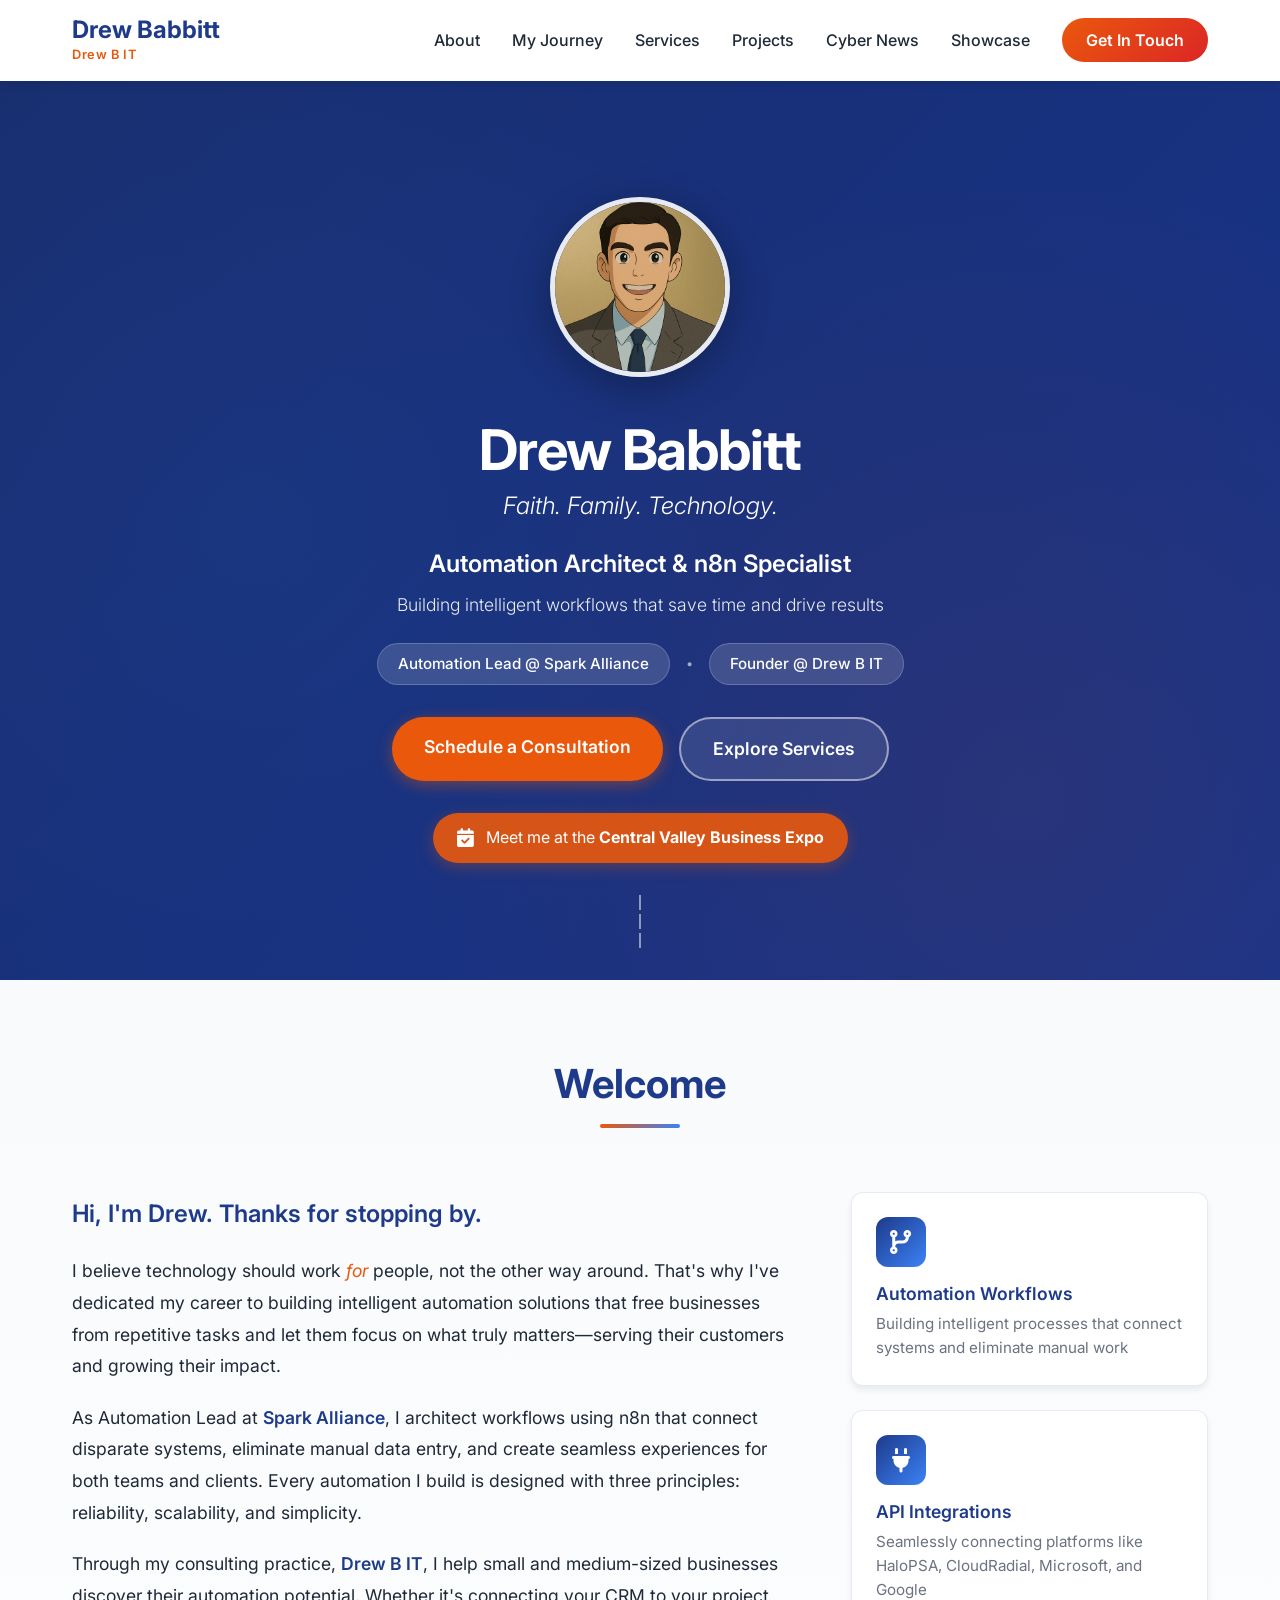
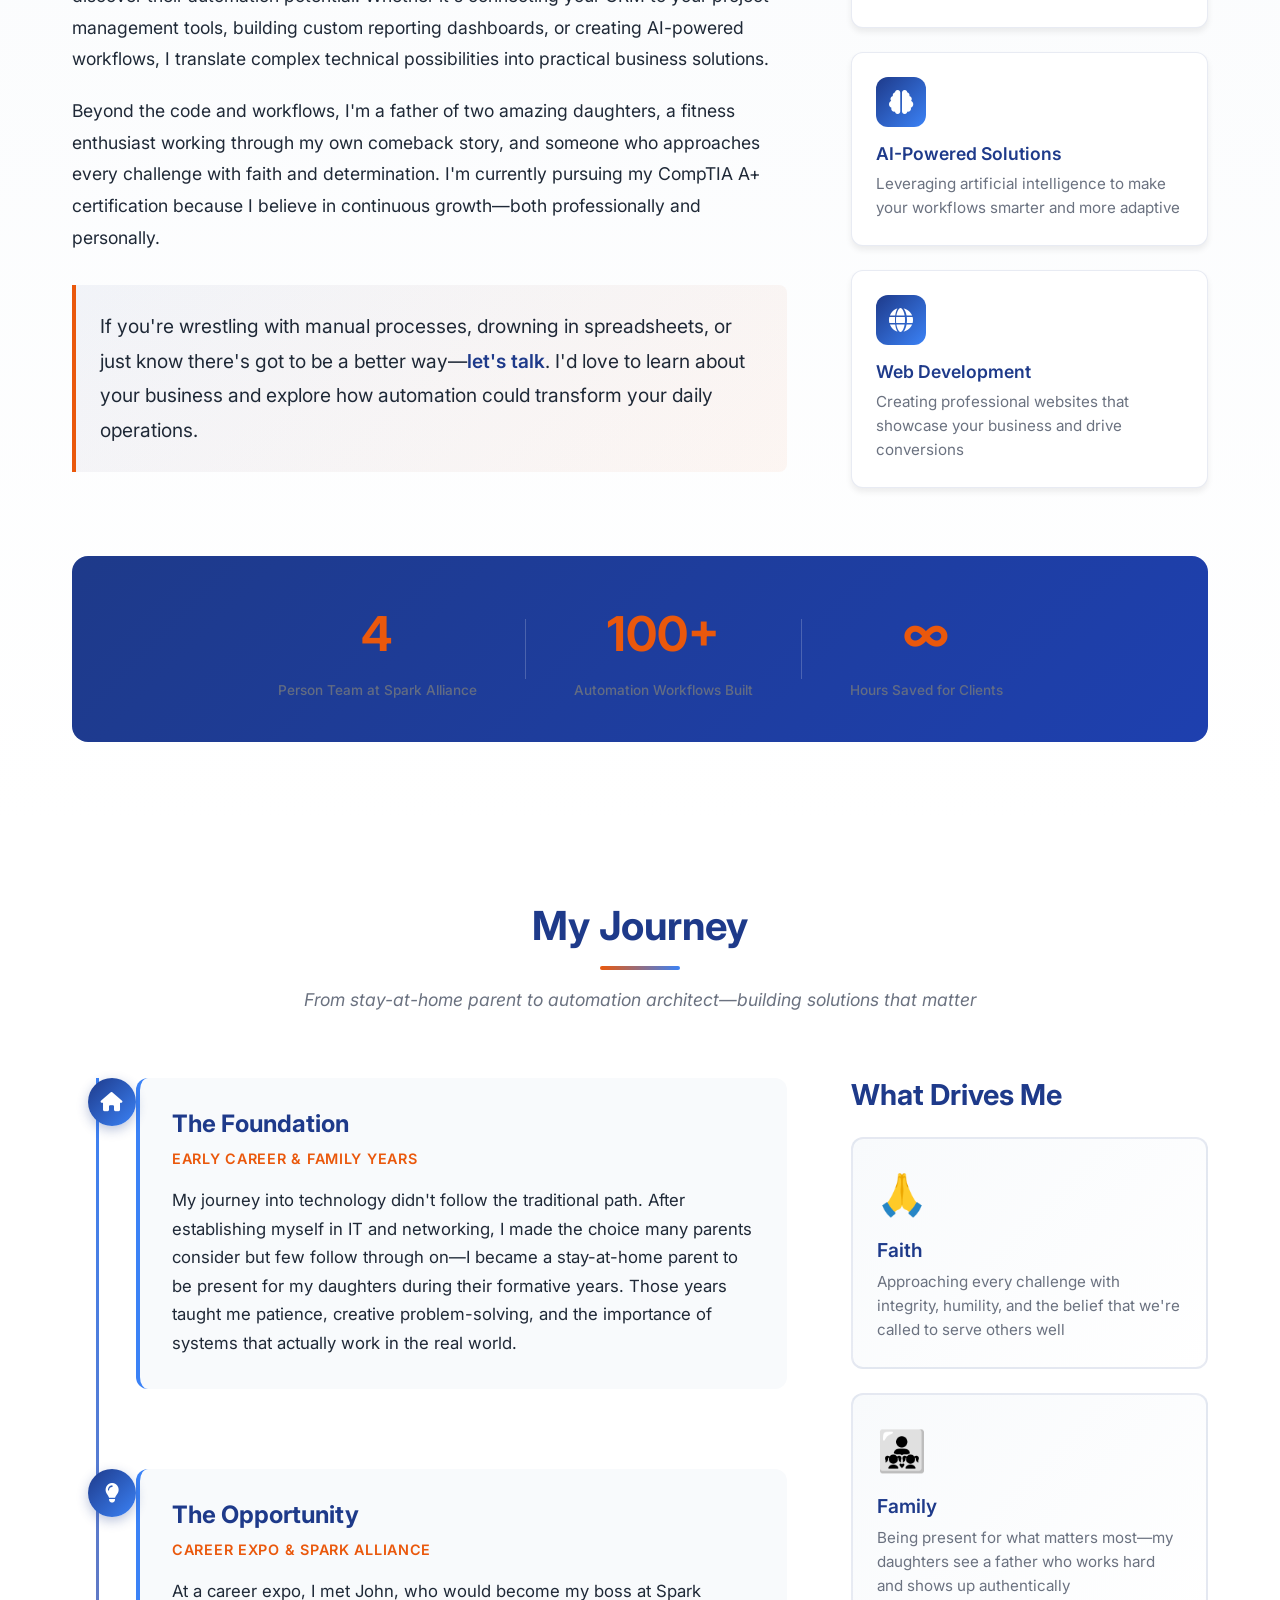
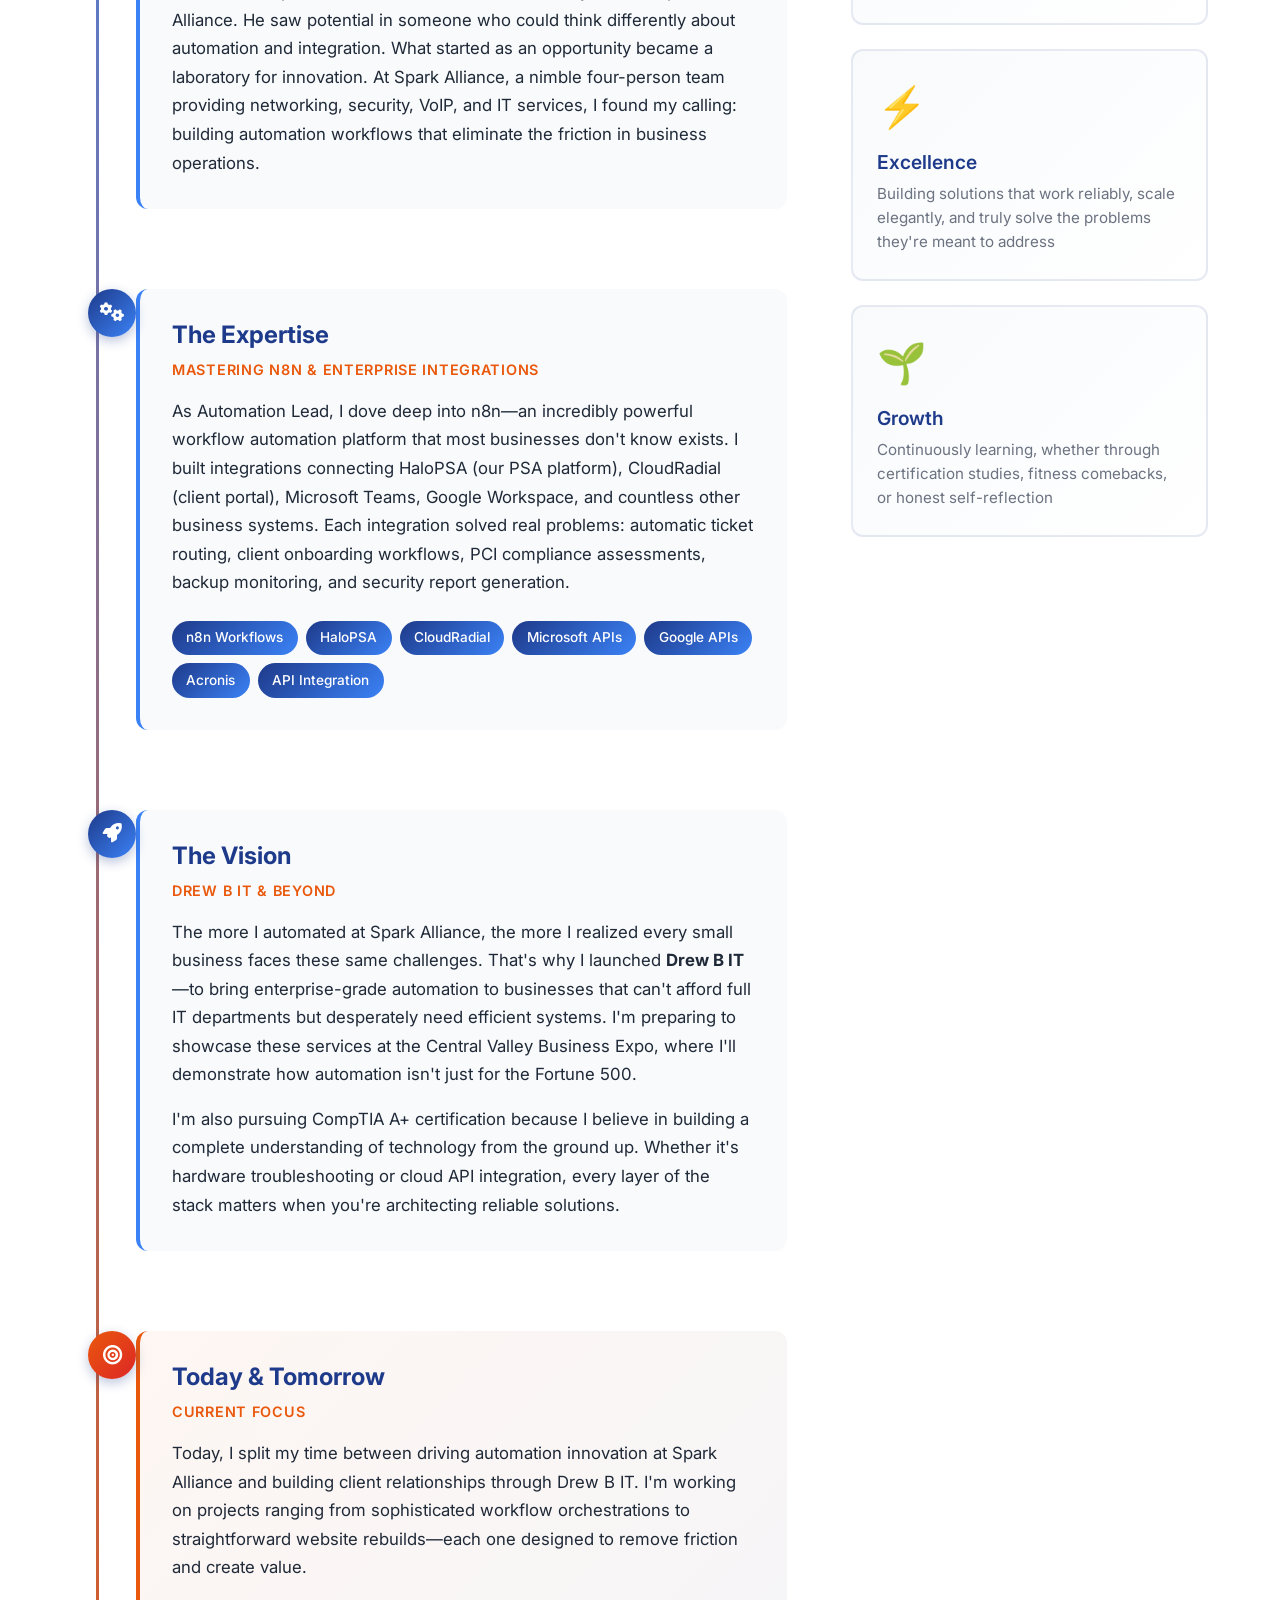
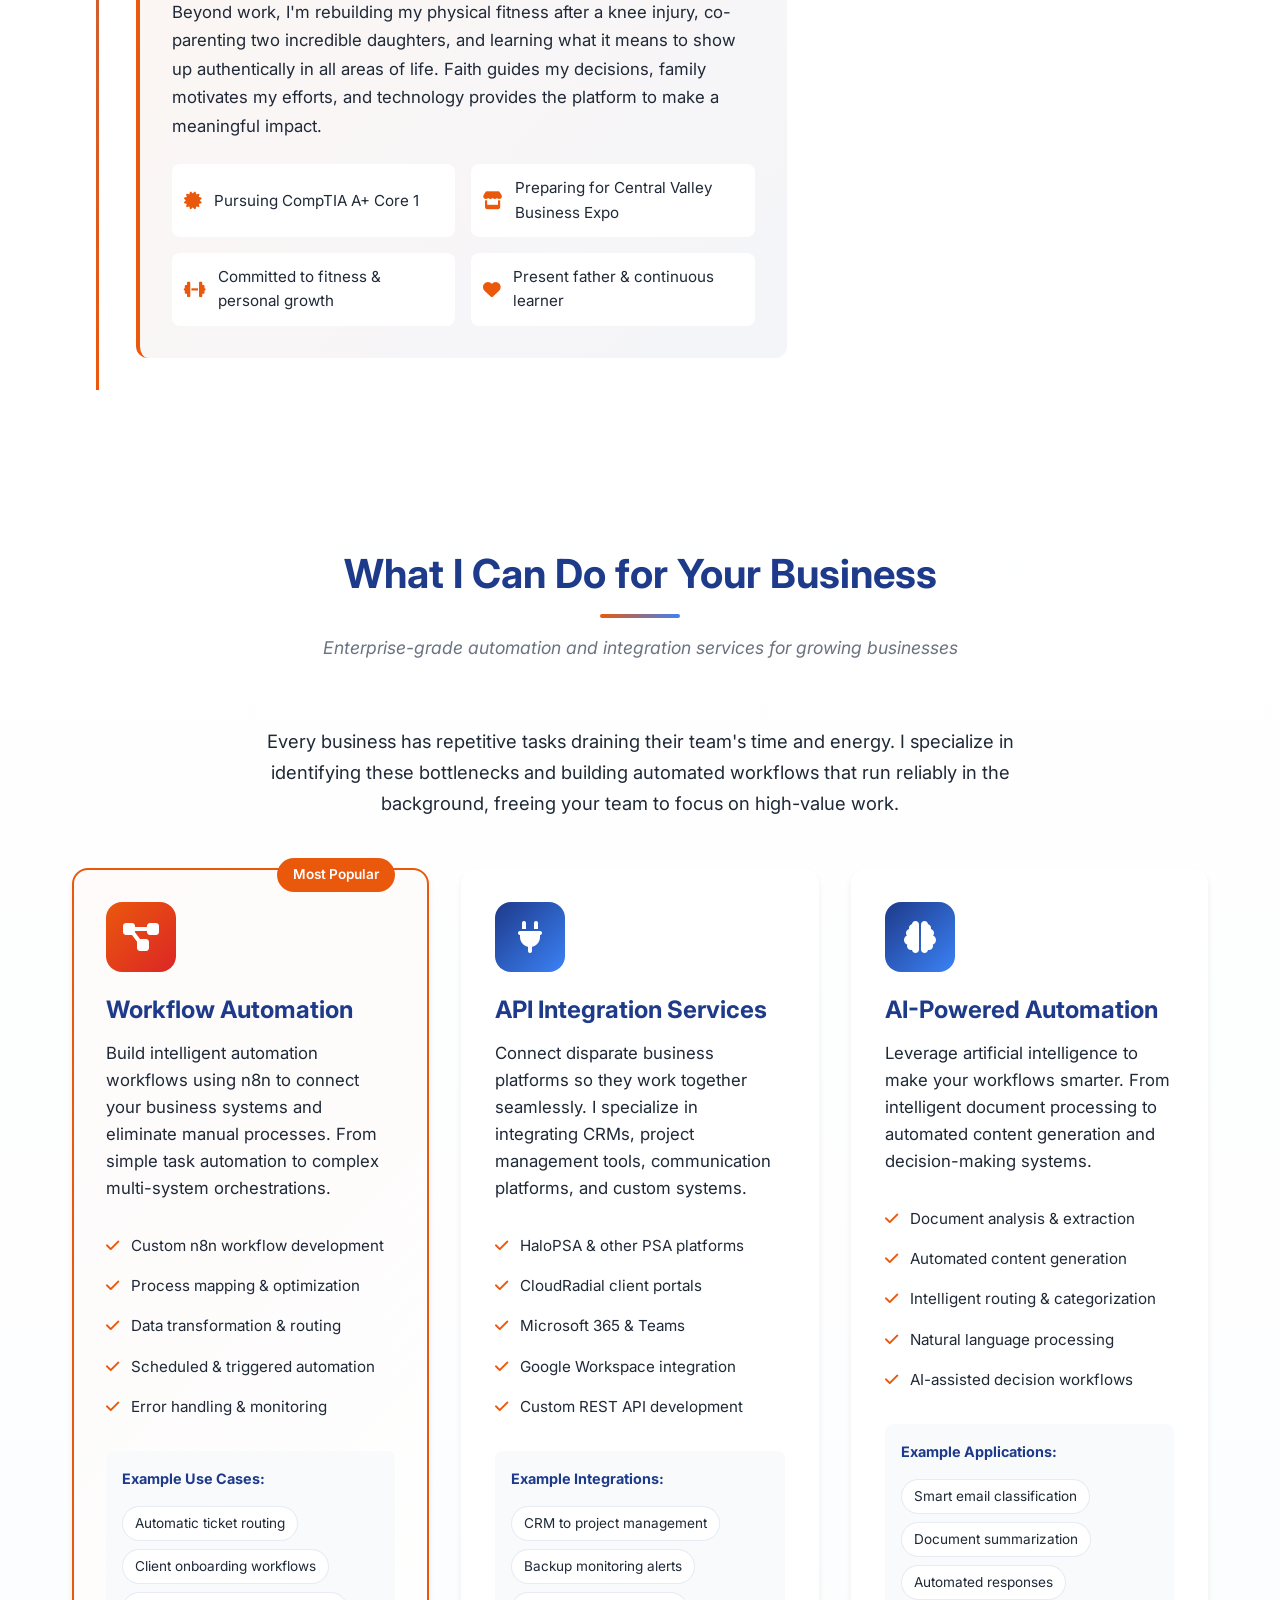
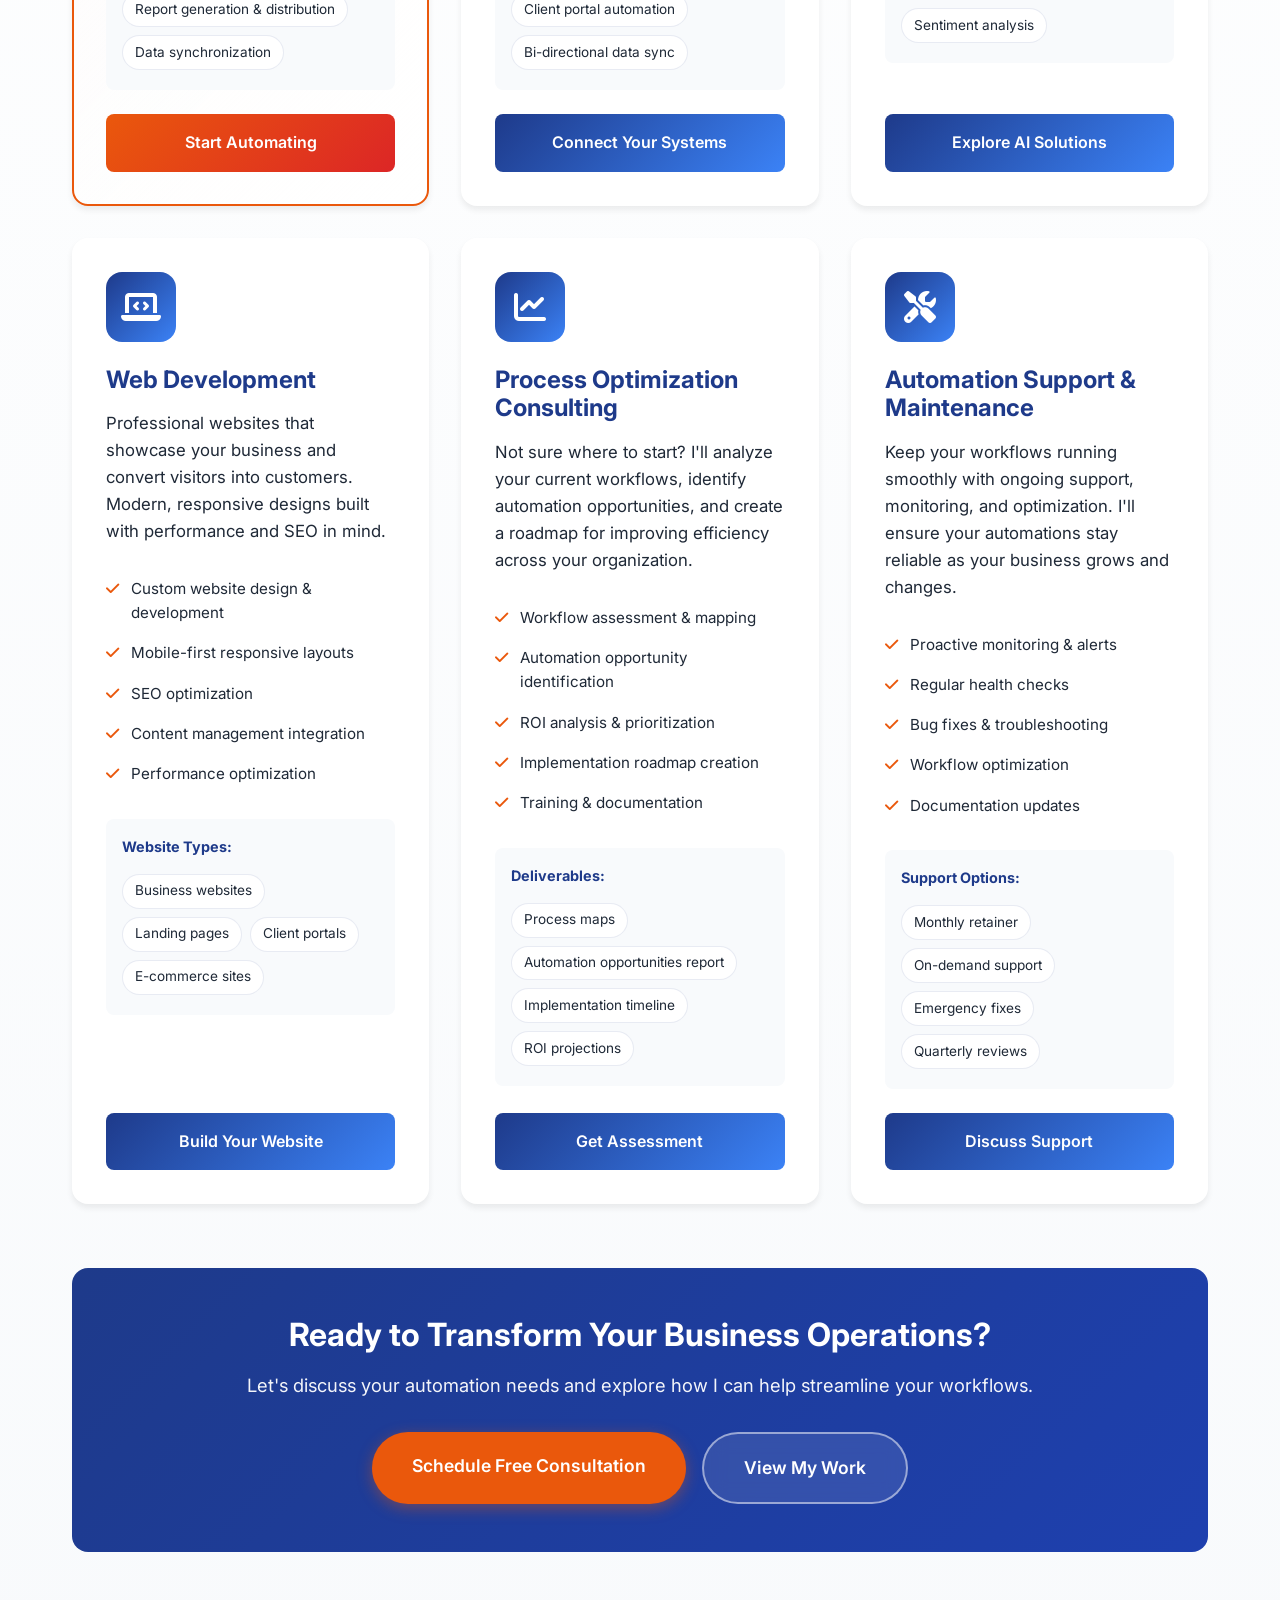
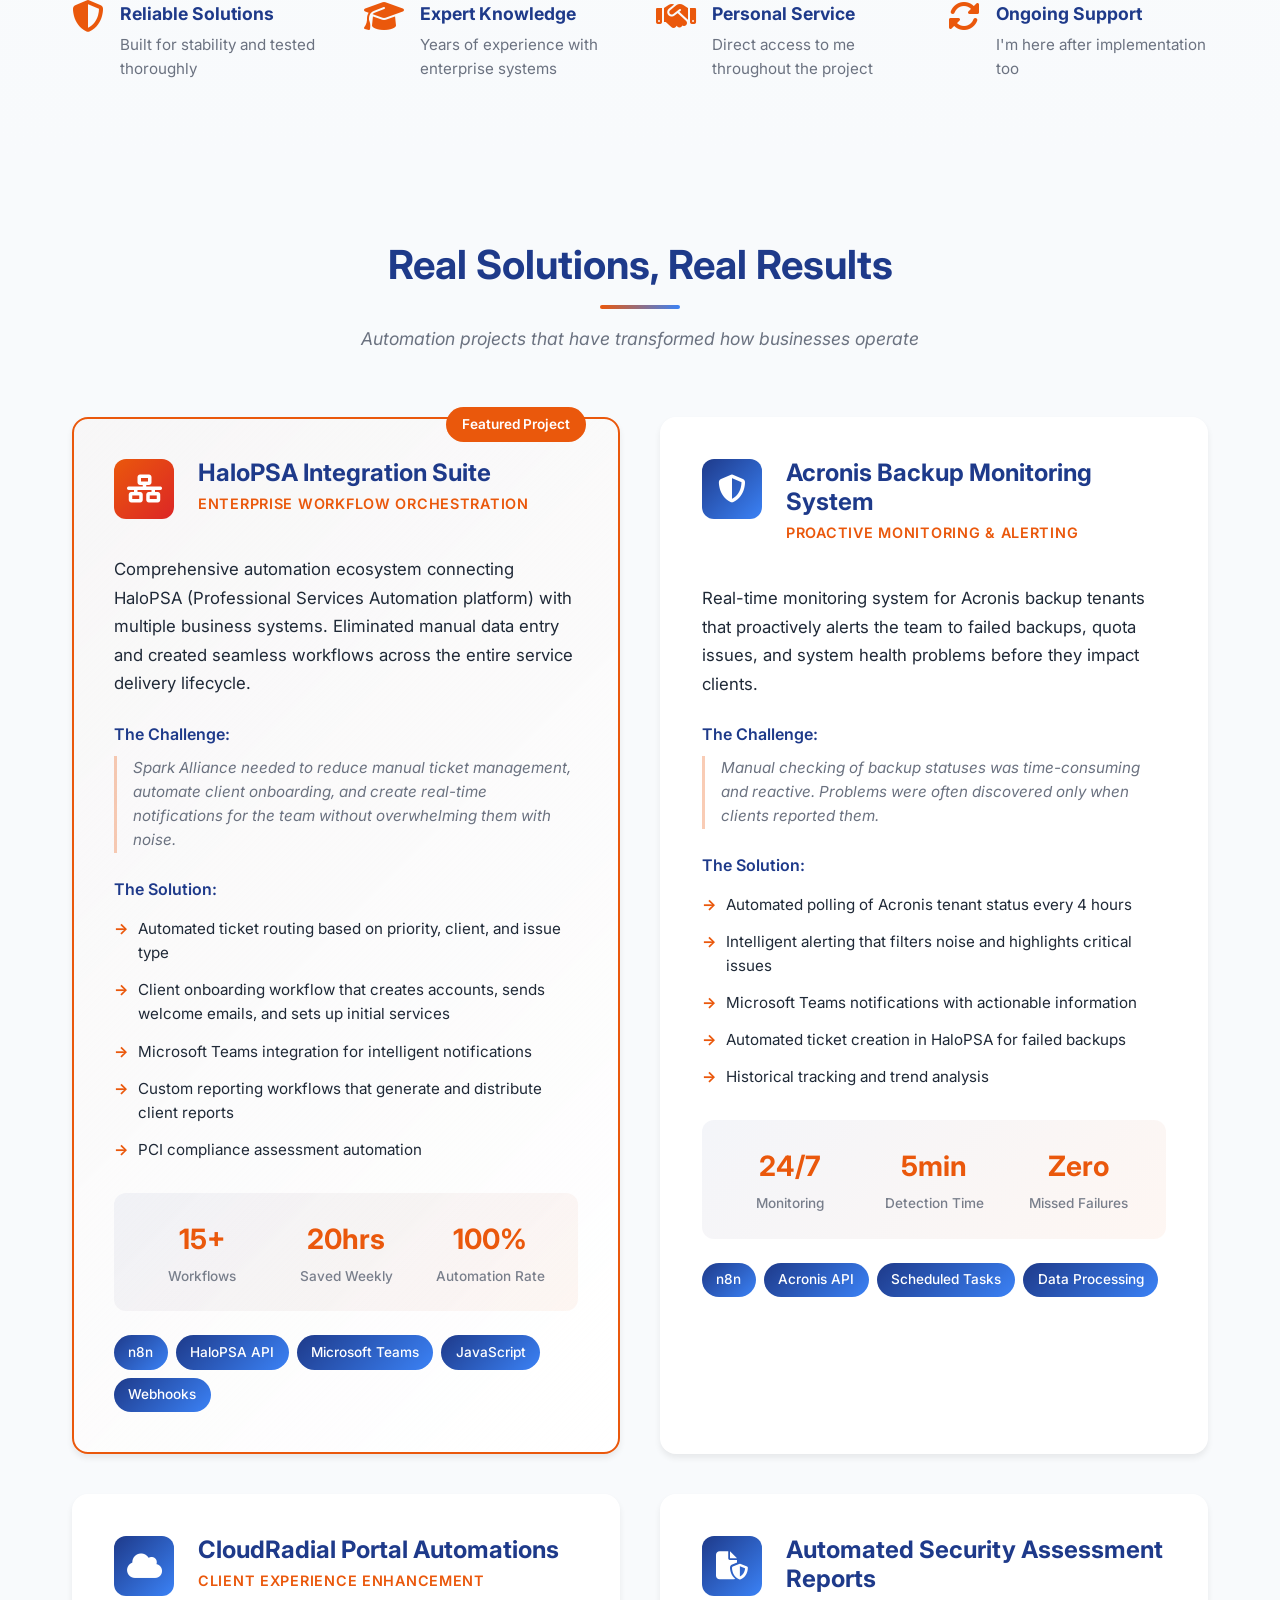
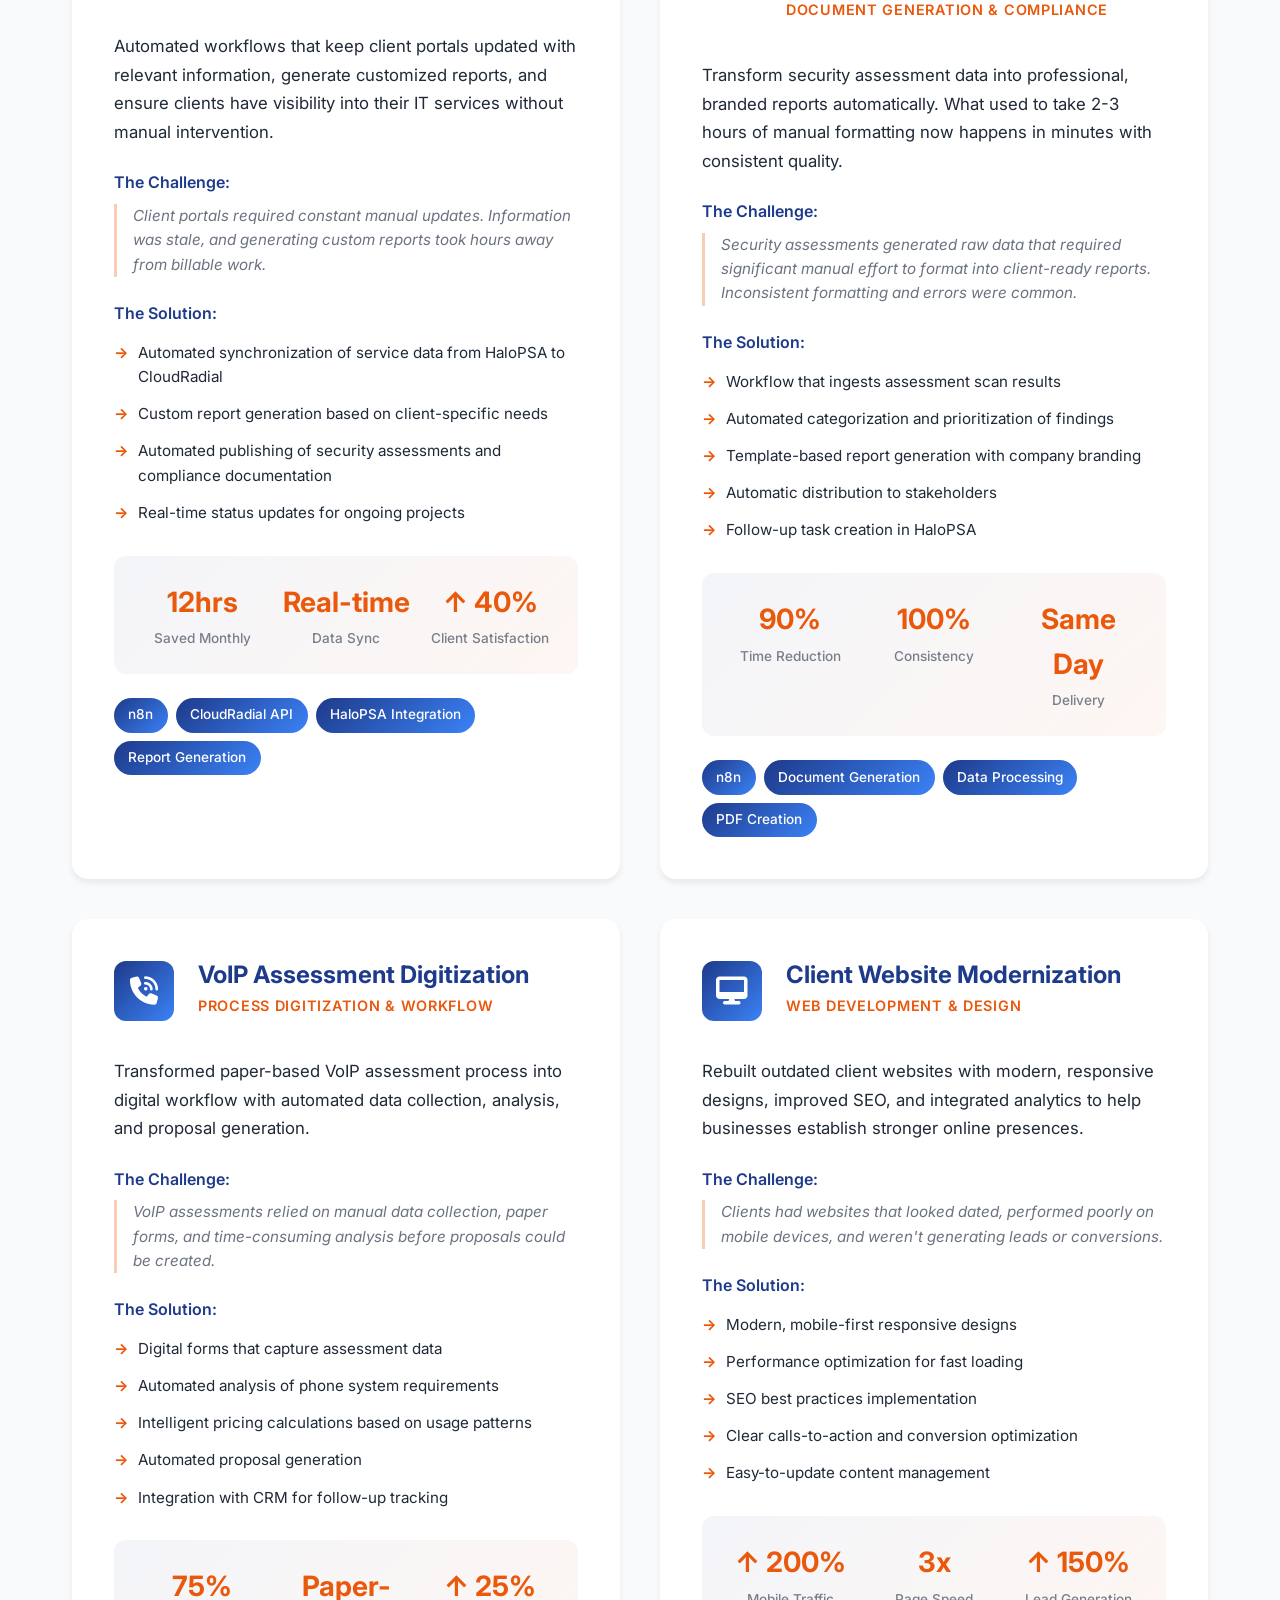
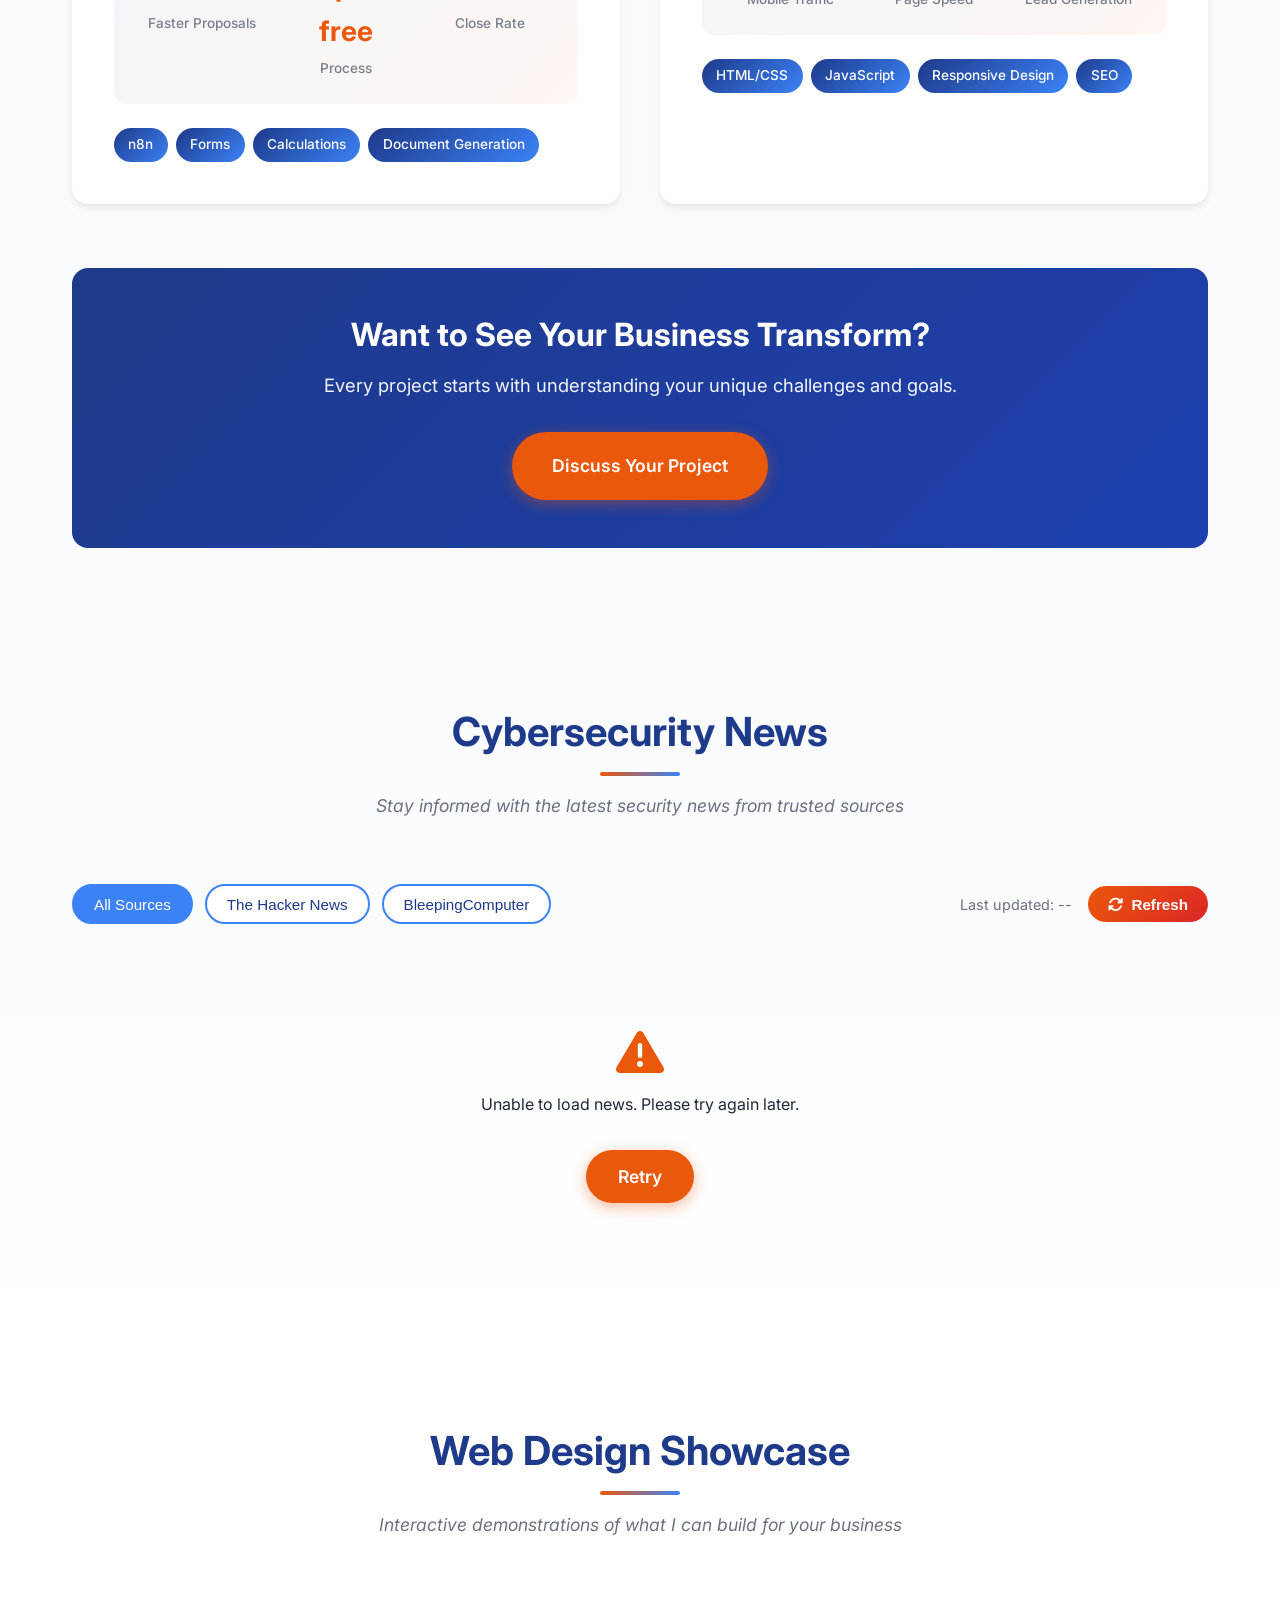
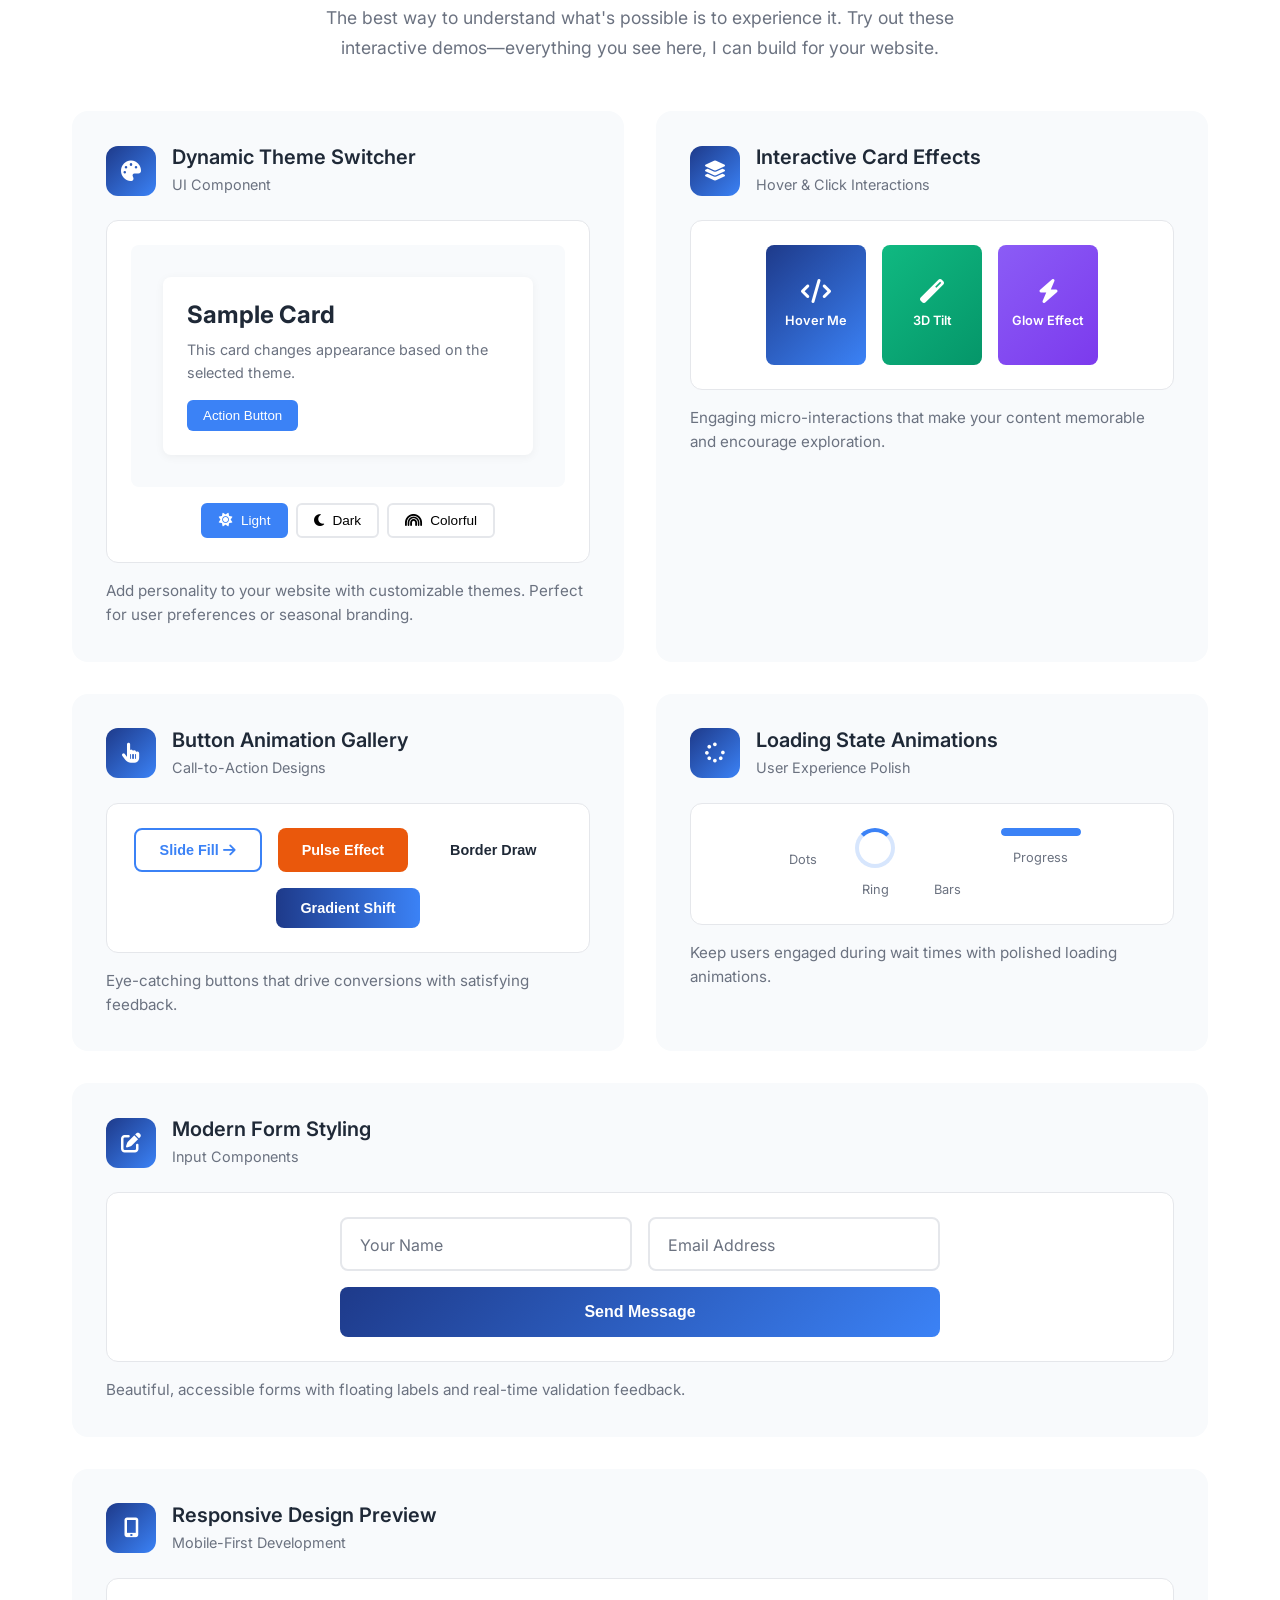
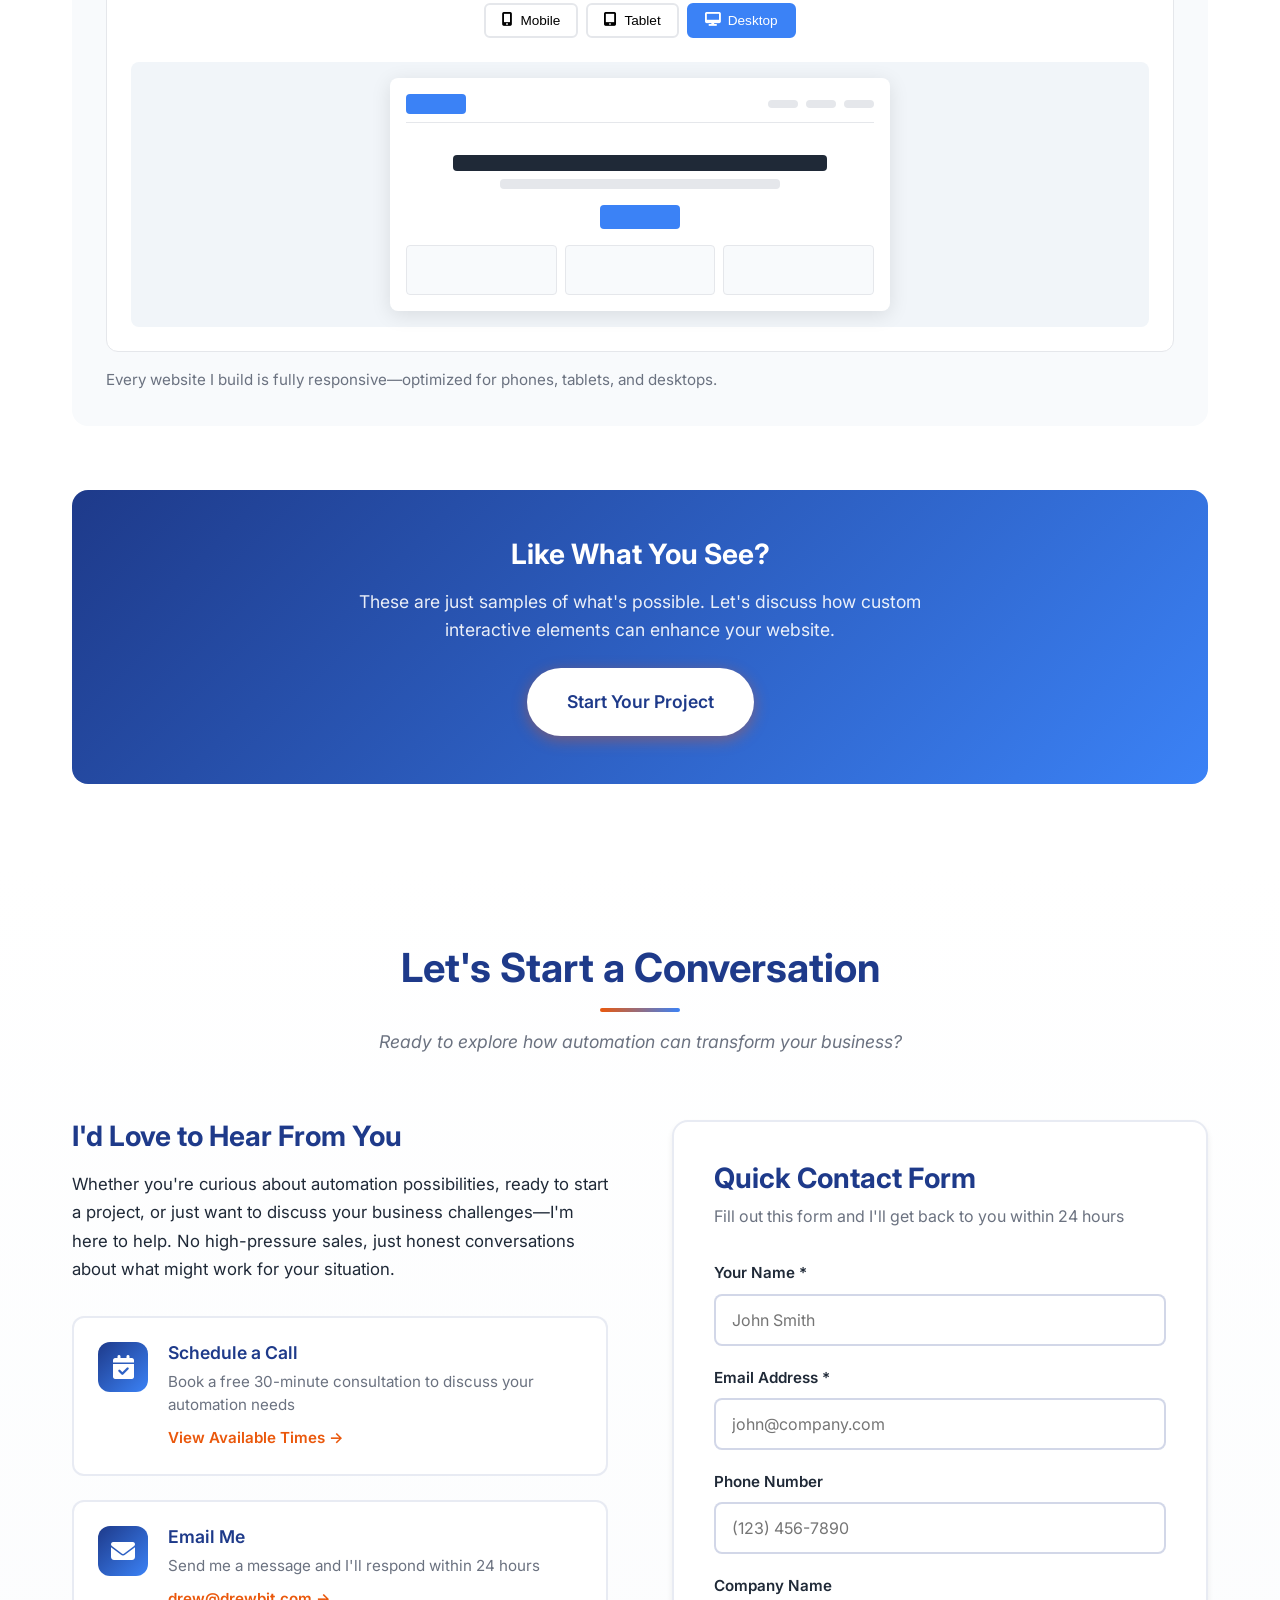
==== commit 4f8824d4: "Add Cybersecurity News and Web Design Showcase sections - Added Cyber News tab with live RSS feeds f" ====
--- a/index.html
+++ b/index.html
@@ -51,6 +51,8 @@
             <li><a href="#biography" class="nav-link">My Journey</a></li>
             <li><a href="#services" class="nav-link">Services</a></li>
             <li><a href="#projects" class="nav-link">Projects</a></li>
+            <li><a href="#cyber-news" class="nav-link">Cyber News</a></li>
+            <li><a href="#showcase" class="nav-link">Showcase</a></li>
             <li><a href="#contact" class="nav-link nav-link-cta">Get In Touch</a></li>
         </ul>
     </div>
@@ -2068,6 +2070,1564 @@
     }
 }
 </style>
+
+<!-- CYBERSECURITY NEWS SECTION -->
+<section id="cyber-news" class="cyber-news-section">
+    <div class="container">
+        <div class="section-header">
+            <h2 class="section-title">Cybersecurity News</h2>
+            <div class="section-divider"></div>
+            <p class="section-subtitle">Stay informed with the latest security news from trusted sources</p>
+        </div>
+
+        <div class="news-controls">
+            <div class="news-filters">
+                <button class="filter-btn active" data-source="all">All Sources</button>
+                <button class="filter-btn" data-source="thn">The Hacker News</button>
+                <button class="filter-btn" data-source="bleeping">BleepingComputer</button>
+            </div>
+            <div class="refresh-controls">
+                <span class="last-updated">Last updated: <span id="lastUpdated">--</span></span>
+                <button class="btn-refresh" id="refreshNews">
+                    <i class="fas fa-sync-alt"></i> Refresh
+                </button>
+            </div>
+        </div>
+
+        <div class="news-grid" id="newsGrid">
+            <!-- News cards dynamically inserted here -->
+        </div>
+
+        <div class="news-loading" id="newsLoading">
+            <div class="loading-spinner"></div>
+            <p>Fetching latest security news...</p>
+        </div>
+
+        <div class="news-error" id="newsError" style="display: none;">
+            <i class="fas fa-exclamation-triangle"></i>
+            <p>Unable to load news. Please try again later.</p>
+            <button class="btn btn-primary" onclick="CyberNews.fetchAllNews()">Retry</button>
+        </div>
+    </div>
+</section>
+
+<style>
+/* Cybersecurity News Section */
+.cyber-news-section {
+    padding: 5rem 0;
+    background: linear-gradient(to bottom, #f8fafc 0%, white 100%);
+}
+
+.news-controls {
+    display: flex;
+    justify-content: space-between;
+    align-items: center;
+    flex-wrap: wrap;
+    gap: 1.5rem;
+    margin-bottom: 2.5rem;
+}
+
+.news-filters {
+    display: flex;
+    gap: 0.75rem;
+    flex-wrap: wrap;
+}
+
+.filter-btn {
+    padding: 0.6rem 1.25rem;
+    border: 2px solid var(--secondary-blue);
+    background: white;
+    border-radius: 50px;
+    font-size: 0.95rem;
+    font-weight: 500;
+    color: var(--primary-blue);
+    cursor: pointer;
+    transition: all 0.3s ease;
+}
+
+.filter-btn:hover,
+.filter-btn.active {
+    background: var(--secondary-blue);
+    color: white;
+}
+
+.refresh-controls {
+    display: flex;
+    align-items: center;
+    gap: 1rem;
+}
+
+.last-updated {
+    font-size: 0.9rem;
+    color: var(--text-light);
+}
+
+.btn-refresh {
+    padding: 0.6rem 1.25rem;
+    background: linear-gradient(135deg, #ea580c 0%, #dc2626 100%);
+    color: white;
+    border: none;
+    border-radius: 50px;
+    font-size: 0.95rem;
+    font-weight: 600;
+    cursor: pointer;
+    transition: all 0.3s ease;
+    display: flex;
+    align-items: center;
+    gap: 0.5rem;
+}
+
+.btn-refresh:hover {
+    transform: translateY(-2px);
+    box-shadow: 0 10px 40px rgba(0, 0, 0, 0.15);
+}
+
+.btn-refresh.spinning i {
+    animation: spin 1s linear infinite;
+}
+
+.news-grid {
+    display: grid;
+    grid-template-columns: repeat(auto-fill, minmax(350px, 1fr));
+    gap: 1.5rem;
+}
+
+.news-card {
+    background: white;
+    border-radius: 12px;
+    padding: 1.75rem;
+    box-shadow: 0 4px 20px rgba(0, 0, 0, 0.08);
+    border: 2px solid transparent;
+    transition: all 0.3s ease;
+    display: flex;
+    flex-direction: column;
+}
+
+.news-card:hover {
+    transform: translateY(-4px);
+    box-shadow: 0 20px 60px rgba(0, 0, 0, 0.12);
+    border-color: var(--secondary-blue);
+}
+
+.news-source-badge {
+    display: inline-flex;
+    align-items: center;
+    gap: 0.5rem;
+    padding: 0.4rem 0.9rem;
+    border-radius: 50px;
+    font-size: 0.8rem;
+    font-weight: 600;
+    margin-bottom: 1rem;
+    width: fit-content;
+}
+
+.news-source-badge.thn {
+    background: rgba(234, 88, 12, 0.1);
+    color: #ea580c;
+}
+
+.news-source-badge.bleeping {
+    background: rgba(30, 58, 138, 0.1);
+    color: var(--primary-blue);
+}
+
+.news-title {
+    font-size: 1.15rem;
+    font-weight: 600;
+    margin-bottom: 0.75rem;
+    line-height: 1.4;
+}
+
+.news-title a {
+    color: var(--text-dark);
+    text-decoration: none;
+    transition: color 0.2s ease;
+}
+
+.news-title a:hover {
+    color: #ea580c;
+}
+
+.news-excerpt {
+    font-size: 0.95rem;
+    color: var(--text-light);
+    line-height: 1.6;
+    margin-bottom: 1rem;
+    flex-grow: 1;
+}
+
+.news-meta {
+    display: flex;
+    justify-content: space-between;
+    align-items: center;
+    padding-top: 1rem;
+    border-top: 1px solid rgba(0, 0, 0, 0.08);
+}
+
+.news-date {
+    font-size: 0.85rem;
+    color: var(--text-light);
+}
+
+.news-date i {
+    margin-right: 0.4rem;
+}
+
+.news-read-more {
+    font-size: 0.9rem;
+    font-weight: 600;
+    color: var(--secondary-blue);
+    text-decoration: none;
+    transition: color 0.2s ease;
+}
+
+.news-read-more:hover {
+    color: #ea580c;
+}
+
+.news-loading {
+    display: flex;
+    flex-direction: column;
+    align-items: center;
+    justify-content: center;
+    padding: 4rem;
+    gap: 1rem;
+}
+
+.loading-spinner {
+    width: 50px;
+    height: 50px;
+    border: 4px solid rgba(30, 58, 138, 0.1);
+    border-top-color: var(--secondary-blue);
+    border-radius: 50%;
+    animation: spin 1s linear infinite;
+}
+
+@keyframes spin {
+    to { transform: rotate(360deg); }
+}
+
+.news-error {
+    display: flex;
+    flex-direction: column;
+    align-items: center;
+    justify-content: center;
+    padding: 4rem;
+    gap: 1rem;
+    text-align: center;
+}
+
+.news-error i {
+    font-size: 3rem;
+    color: #ea580c;
+}
+
+/* Mobile Responsive for News */
+@media (max-width: 768px) {
+    .news-controls {
+        flex-direction: column;
+        align-items: stretch;
+    }
+
+    .news-filters {
+        justify-content: center;
+    }
+
+    .refresh-controls {
+        justify-content: center;
+    }
+
+    .news-grid {
+        grid-template-columns: 1fr;
+    }
+
+    .news-meta {
+        flex-direction: column;
+        gap: 0.75rem;
+        align-items: flex-start;
+    }
+}
+</style>
+
+<script>
+// Cybersecurity News Module
+const CyberNews = {
+    RSS2JSON_API: 'https://api.rss2json.com/v1/api.json',
+
+    FEEDS: {
+        thn: {
+            url: 'https://feeds.feedburner.com/TheHackersNews',
+            name: 'The Hacker News',
+            icon: 'fas fa-shield-alt'
+        },
+        bleeping: {
+            url: 'https://www.bleepingcomputer.com/feed/',
+            name: 'BleepingComputer',
+            icon: 'fas fa-laptop-code'
+        }
+    },
+
+    CACHE_KEY: 'drewbit_cyber_news',
+    CACHE_DURATION: 30 * 60 * 1000,
+
+    async fetchFeed(feedKey) {
+        const feed = this.FEEDS[feedKey];
+        const url = `${this.RSS2JSON_API}?rss_url=${encodeURIComponent(feed.url)}`;
+
+        try {
+            const response = await fetch(url);
+            const data = await response.json();
+
+            if (data.status === 'ok') {
+                return data.items.map(item => ({
+                    ...item,
+                    source: feedKey,
+                    sourceName: feed.name,
+                    sourceIcon: feed.icon
+                }));
+            }
+            throw new Error('Feed fetch failed');
+        } catch (error) {
+            console.error(`Error fetching ${feedKey}:`, error);
+            return [];
+        }
+    },
+
+    async fetchAllNews() {
+        this.showLoading(true);
+        document.getElementById('refreshNews').classList.add('spinning');
+
+        try {
+            const results = await Promise.all([
+                this.fetchFeed('thn'),
+                this.fetchFeed('bleeping')
+            ]);
+
+            const allNews = results.flat()
+                .sort((a, b) => new Date(b.pubDate) - new Date(a.pubDate))
+                .slice(0, 12);
+
+            if (allNews.length > 0) {
+                this.cacheNews(allNews);
+                this.renderNews(allNews);
+                this.updateLastUpdated();
+                document.getElementById('newsError').style.display = 'none';
+            } else {
+                throw new Error('No articles fetched');
+            }
+        } catch (error) {
+            console.error('Error fetching news:', error);
+            const cached = this.getCachedNews();
+            if (cached) {
+                this.renderNews(cached.articles);
+            } else {
+                document.getElementById('newsError').style.display = 'flex';
+                document.getElementById('newsGrid').style.display = 'none';
+            }
+        }
+
+        this.showLoading(false);
+        document.getElementById('refreshNews').classList.remove('spinning');
+    },
+
+    cacheNews(news) {
+        localStorage.setItem(this.CACHE_KEY, JSON.stringify({
+            timestamp: Date.now(),
+            articles: news
+        }));
+    },
+
+    getCachedNews() {
+        const cached = localStorage.getItem(this.CACHE_KEY);
+        if (!cached) return null;
+
+        const { timestamp, articles } = JSON.parse(cached);
+        return { articles, stale: Date.now() - timestamp > this.CACHE_DURATION };
+    },
+
+    renderNews(articles) {
+        const grid = document.getElementById('newsGrid');
+        grid.innerHTML = articles.map(article => this.createNewsCard(article)).join('');
+        grid.style.display = 'grid';
+    },
+
+    createNewsCard(article) {
+        const date = new Date(article.pubDate).toLocaleDateString('en-US', {
+            month: 'short', day: 'numeric', year: 'numeric'
+        });
+
+        return `
+            <article class="news-card" data-source="${article.source}">
+                <div class="news-source-badge ${article.source}">
+                    <i class="${article.sourceIcon}"></i> ${article.sourceName}
+                </div>
+                <h3 class="news-title">
+                    <a href="${article.link}" target="_blank" rel="noopener noreferrer">
+                        ${article.title}
+                    </a>
+                </h3>
+                <p class="news-excerpt">${this.truncate(article.description, 150)}</p>
+                <div class="news-meta">
+                    <span class="news-date">
+                        <i class="fas fa-calendar-alt"></i> ${date}
+                    </span>
+                    <a href="${article.link}" target="_blank" rel="noopener noreferrer" class="news-read-more">
+                        Read Full Article <i class="fas fa-external-link-alt"></i>
+                    </a>
+                </div>
+            </article>
+        `;
+    },
+
+    truncate(text, maxLength) {
+        const stripped = text.replace(/<[^>]+>/g, '');
+        return stripped.length > maxLength
+            ? stripped.substring(0, maxLength) + '...'
+            : stripped;
+    },
+
+    filterBySource(source) {
+        const cards = document.querySelectorAll('.news-card');
+        cards.forEach(card => {
+            card.style.display = (source === 'all' || card.dataset.source === source) ? 'flex' : 'none';
+        });
+    },
+
+    showLoading(show) {
+        document.getElementById('newsLoading').style.display = show ? 'flex' : 'none';
+        if (show) document.getElementById('newsGrid').style.display = 'none';
+    },
+
+    updateLastUpdated() {
+        const now = new Date().toLocaleTimeString('en-US', {
+            hour: '2-digit', minute: '2-digit'
+        });
+        document.getElementById('lastUpdated').textContent = now;
+    },
+
+    init() {
+        const cached = this.getCachedNews();
+        if (cached) {
+            this.renderNews(cached.articles);
+            this.showLoading(false);
+            this.updateLastUpdated();
+            if (cached.stale) {
+                this.fetchAllNews();
+            }
+        } else {
+            this.fetchAllNews();
+        }
+
+        document.getElementById('refreshNews').addEventListener('click', () => {
+            this.fetchAllNews();
+        });
+
+        document.querySelectorAll('.filter-btn').forEach(btn => {
+            btn.addEventListener('click', (e) => {
+                document.querySelectorAll('.filter-btn').forEach(b => b.classList.remove('active'));
+                e.target.classList.add('active');
+                this.filterBySource(e.target.dataset.source);
+            });
+        });
+
+        setInterval(() => this.fetchAllNews(), this.CACHE_DURATION);
+    }
+};
+
+document.addEventListener('DOMContentLoaded', () => {
+    CyberNews.init();
+});
+</script>
+
+<!-- WEB DESIGN SHOWCASE SECTION -->
+<section id="showcase" class="showcase-section">
+    <div class="container">
+        <div class="section-header">
+            <h2 class="section-title">Web Design Showcase</h2>
+            <div class="section-divider"></div>
+            <p class="section-subtitle">Interactive demonstrations of what I can build for your business</p>
+        </div>
+
+        <div class="showcase-intro">
+            <p>The best way to understand what's possible is to experience it. Try out these interactive demos—everything you see here, I can build for your website.</p>
+        </div>
+
+        <div class="showcase-grid">
+            <!-- Demo 1: Theme Switcher -->
+            <div class="showcase-card">
+                <div class="showcase-header">
+                    <div class="showcase-icon">
+                        <i class="fas fa-palette"></i>
+                    </div>
+                    <div class="showcase-meta">
+                        <h3 class="showcase-title">Dynamic Theme Switcher</h3>
+                        <p class="showcase-type">UI Component</p>
+                    </div>
+                </div>
+                <div class="showcase-demo theme-demo" id="themeDemo">
+                    <div class="demo-preview">
+                        <div class="demo-card">
+                            <h4>Sample Card</h4>
+                            <p>This card changes appearance based on the selected theme.</p>
+                            <button class="demo-btn">Action Button</button>
+                        </div>
+                    </div>
+                    <div class="demo-controls">
+                        <button class="theme-btn active" data-theme="light">
+                            <i class="fas fa-sun"></i> Light
+                        </button>
+                        <button class="theme-btn" data-theme="dark">
+                            <i class="fas fa-moon"></i> Dark
+                        </button>
+                        <button class="theme-btn" data-theme="colorful">
+                            <i class="fas fa-rainbow"></i> Colorful
+                        </button>
+                    </div>
+                </div>
+                <p class="showcase-description">Add personality to your website with customizable themes. Perfect for user preferences or seasonal branding.</p>
+            </div>
+
+            <!-- Demo 2: Interactive Cards -->
+            <div class="showcase-card">
+                <div class="showcase-header">
+                    <div class="showcase-icon">
+                        <i class="fas fa-layer-group"></i>
+                    </div>
+                    <div class="showcase-meta">
+                        <h3 class="showcase-title">Interactive Card Effects</h3>
+                        <p class="showcase-type">Hover & Click Interactions</p>
+                    </div>
+                </div>
+                <div class="showcase-demo cards-demo">
+                    <div class="interactive-cards">
+                        <div class="flip-card">
+                            <div class="flip-card-inner">
+                                <div class="flip-card-front">
+                                    <i class="fas fa-code"></i>
+                                    <span>Hover Me</span>
+                                </div>
+                                <div class="flip-card-back">
+                                    <span>Revealed!</span>
+                                    <p>Great for services</p>
+                                </div>
+                            </div>
+                        </div>
+                        <div class="tilt-card">
+                            <div class="tilt-content">
+                                <i class="fas fa-magic"></i>
+                                <span>3D Tilt</span>
+                            </div>
+                        </div>
+                        <div class="glow-card">
+                            <i class="fas fa-bolt"></i>
+                            <span>Glow Effect</span>
+                        </div>
+                    </div>
+                </div>
+                <p class="showcase-description">Engaging micro-interactions that make your content memorable and encourage exploration.</p>
+            </div>
+
+            <!-- Demo 3: Button Animations -->
+            <div class="showcase-card">
+                <div class="showcase-header">
+                    <div class="showcase-icon">
+                        <i class="fas fa-hand-pointer"></i>
+                    </div>
+                    <div class="showcase-meta">
+                        <h3 class="showcase-title">Button Animation Gallery</h3>
+                        <p class="showcase-type">Call-to-Action Designs</p>
+                    </div>
+                </div>
+                <div class="showcase-demo buttons-demo">
+                    <div class="button-gallery">
+                        <button class="animated-btn slide-fill">Slide Fill <i class="fas fa-arrow-right"></i></button>
+                        <button class="animated-btn pulse-btn">Pulse Effect</button>
+                        <button class="animated-btn border-draw">Border Draw</button>
+                        <button class="animated-btn gradient-shift">Gradient Shift</button>
+                    </div>
+                </div>
+                <p class="showcase-description">Eye-catching buttons that drive conversions with satisfying feedback.</p>
+            </div>
+
+            <!-- Demo 4: Loading States -->
+            <div class="showcase-card">
+                <div class="showcase-header">
+                    <div class="showcase-icon">
+                        <i class="fas fa-spinner"></i>
+                    </div>
+                    <div class="showcase-meta">
+                        <h3 class="showcase-title">Loading State Animations</h3>
+                        <p class="showcase-type">User Experience Polish</p>
+                    </div>
+                </div>
+                <div class="showcase-demo loading-demo">
+                    <div class="loaders-gallery">
+                        <div class="loader-item">
+                            <div class="loader-dots"><span></span><span></span><span></span></div>
+                            <span class="loader-label">Dots</span>
+                        </div>
+                        <div class="loader-item">
+                            <div class="loader-ring"></div>
+                            <span class="loader-label">Ring</span>
+                        </div>
+                        <div class="loader-item">
+                            <div class="loader-bars"><span></span><span></span><span></span><span></span></div>
+                            <span class="loader-label">Bars</span>
+                        </div>
+                        <div class="loader-item">
+                            <div class="loader-progress"><div class="progress-fill"></div></div>
+                            <span class="loader-label">Progress</span>
+                        </div>
+                    </div>
+                </div>
+                <p class="showcase-description">Keep users engaged during wait times with polished loading animations.</p>
+            </div>
+
+            <!-- Demo 5: Form Styling -->
+            <div class="showcase-card wide">
+                <div class="showcase-header">
+                    <div class="showcase-icon">
+                        <i class="fas fa-edit"></i>
+                    </div>
+                    <div class="showcase-meta">
+                        <h3 class="showcase-title">Modern Form Styling</h3>
+                        <p class="showcase-type">Input Components</p>
+                    </div>
+                </div>
+                <div class="showcase-demo form-demo">
+                    <form class="styled-form" id="demoForm">
+                        <div class="form-row">
+                            <div class="floating-input">
+                                <input type="text" id="demoName" placeholder=" " required>
+                                <label for="demoName">Your Name</label>
+                            </div>
+                            <div class="floating-input">
+                                <input type="email" id="demoEmail" placeholder=" " required>
+                                <label for="demoEmail">Email Address</label>
+                            </div>
+                        </div>
+                        <button type="submit" class="submit-btn">
+                            <span class="btn-text">Send Message</span>
+                            <span class="btn-loading"><i class="fas fa-circle-notch fa-spin"></i></span>
+                            <span class="btn-success"><i class="fas fa-check"></i> Sent!</span>
+                        </button>
+                    </form>
+                </div>
+                <p class="showcase-description">Beautiful, accessible forms with floating labels and real-time validation feedback.</p>
+            </div>
+
+            <!-- Demo 6: Responsive Preview -->
+            <div class="showcase-card wide">
+                <div class="showcase-header">
+                    <div class="showcase-icon">
+                        <i class="fas fa-mobile-alt"></i>
+                    </div>
+                    <div class="showcase-meta">
+                        <h3 class="showcase-title">Responsive Design Preview</h3>
+                        <p class="showcase-type">Mobile-First Development</p>
+                    </div>
+                </div>
+                <div class="showcase-demo responsive-demo">
+                    <div class="device-switcher">
+                        <button class="device-btn" data-device="mobile"><i class="fas fa-mobile-alt"></i> Mobile</button>
+                        <button class="device-btn" data-device="tablet"><i class="fas fa-tablet-alt"></i> Tablet</button>
+                        <button class="device-btn active" data-device="desktop"><i class="fas fa-desktop"></i> Desktop</button>
+                    </div>
+                    <div class="responsive-preview-container">
+                        <div class="device-frame desktop" id="deviceFrame">
+                            <div class="preview-content">
+                                <div class="preview-header">
+                                    <div class="preview-logo"></div>
+                                    <div class="preview-nav"><span></span><span></span><span></span></div>
+                                </div>
+                                <div class="preview-hero">
+                                    <div class="preview-title"></div>
+                                    <div class="preview-subtitle"></div>
+                                    <div class="preview-btn"></div>
+                                </div>
+                                <div class="preview-grid">
+                                    <div class="preview-card"></div>
+                                    <div class="preview-card"></div>
+                                    <div class="preview-card"></div>
+                                </div>
+                            </div>
+                        </div>
+                    </div>
+                </div>
+                <p class="showcase-description">Every website I build is fully responsive—optimized for phones, tablets, and desktops.</p>
+            </div>
+        </div>
+
+        <div class="showcase-cta">
+            <h3>Like What You See?</h3>
+            <p>These are just samples of what's possible. Let's discuss how custom interactive elements can enhance your website.</p>
+            <a href="#contact" class="btn btn-primary btn-lg">Start Your Project</a>
+        </div>
+    </div>
+</section>
+
+<style>
+/* Web Design Showcase Section */
+.showcase-section {
+    padding: 5rem 0;
+    background: white;
+}
+
+.showcase-intro {
+    text-align: center;
+    max-width: 700px;
+    margin: 0 auto 3rem;
+    font-size: 1.1rem;
+    color: var(--text-light);
+    line-height: 1.7;
+}
+
+.showcase-grid {
+    display: grid;
+    grid-template-columns: repeat(2, 1fr);
+    gap: 2rem;
+    margin-bottom: 4rem;
+}
+
+.showcase-card {
+    background: #f8fafc;
+    border-radius: 16px;
+    padding: 2rem;
+    border: 2px solid transparent;
+    transition: all 0.3s ease;
+}
+
+.showcase-card:hover {
+    border-color: var(--secondary-blue);
+    box-shadow: 0 10px 40px rgba(0, 0, 0, 0.1);
+}
+
+.showcase-card.wide {
+    grid-column: span 2;
+}
+
+.showcase-header {
+    display: flex;
+    align-items: center;
+    gap: 1rem;
+    margin-bottom: 1.5rem;
+}
+
+.showcase-icon {
+    width: 50px;
+    height: 50px;
+    background: linear-gradient(135deg, var(--primary-blue), var(--secondary-blue));
+    border-radius: 12px;
+    display: flex;
+    align-items: center;
+    justify-content: center;
+    color: white;
+    font-size: 1.25rem;
+}
+
+.showcase-title {
+    font-size: 1.25rem;
+    font-weight: 600;
+    color: var(--text-dark);
+    margin: 0;
+}
+
+.showcase-type {
+    font-size: 0.9rem;
+    color: var(--text-light);
+    margin: 0.25rem 0 0;
+}
+
+.showcase-demo {
+    background: white;
+    border-radius: 12px;
+    padding: 1.5rem;
+    margin-bottom: 1rem;
+    border: 1px solid #e5e7eb;
+}
+
+.showcase-description {
+    font-size: 0.95rem;
+    color: var(--text-light);
+    line-height: 1.6;
+    margin: 0;
+}
+
+/* Theme Switcher Demo */
+.theme-demo .demo-preview {
+    padding: 2rem;
+    border-radius: 8px;
+    transition: all 0.4s ease;
+    background: #f8fafc;
+    margin-bottom: 1rem;
+}
+
+.theme-demo .demo-card {
+    background: white;
+    padding: 1.5rem;
+    border-radius: 8px;
+    box-shadow: 0 2px 10px rgba(0,0,0,0.05);
+    transition: all 0.4s ease;
+}
+
+.theme-demo .demo-card h4 {
+    margin: 0 0 0.5rem;
+    color: var(--text-dark);
+    transition: color 0.4s ease;
+}
+
+.theme-demo .demo-card p {
+    margin: 0 0 1rem;
+    color: var(--text-light);
+    font-size: 0.9rem;
+    transition: color 0.4s ease;
+}
+
+.theme-demo .demo-btn {
+    padding: 0.5rem 1rem;
+    background: var(--secondary-blue);
+    color: white;
+    border: none;
+    border-radius: 6px;
+    cursor: pointer;
+    transition: all 0.3s ease;
+}
+
+.demo-controls {
+    display: flex;
+    gap: 0.5rem;
+    justify-content: center;
+}
+
+.theme-btn {
+    padding: 0.5rem 1rem;
+    border: 2px solid #e5e7eb;
+    background: white;
+    border-radius: 6px;
+    cursor: pointer;
+    font-size: 0.85rem;
+    transition: all 0.3s ease;
+    display: flex;
+    align-items: center;
+    gap: 0.5rem;
+}
+
+.theme-btn:hover, .theme-btn.active {
+    border-color: var(--secondary-blue);
+    background: var(--secondary-blue);
+    color: white;
+}
+
+/* Dark theme */
+.theme-demo.theme-dark .demo-preview {
+    background: #1f2937;
+}
+
+.theme-demo.theme-dark .demo-card {
+    background: #374151;
+    box-shadow: 0 2px 10px rgba(0,0,0,0.3);
+}
+
+.theme-demo.theme-dark .demo-card h4 {
+    color: white;
+}
+
+.theme-demo.theme-dark .demo-card p {
+    color: #9ca3af;
+}
+
+/* Colorful theme */
+.theme-demo.theme-colorful .demo-preview {
+    background: linear-gradient(135deg, #667eea 0%, #764ba2 100%);
+}
+
+.theme-demo.theme-colorful .demo-card {
+    background: rgba(255,255,255,0.95);
+}
+
+.theme-demo.theme-colorful .demo-btn {
+    background: linear-gradient(135deg, #f093fb 0%, #f5576c 100%);
+}
+
+/* Interactive Cards Demo */
+.interactive-cards {
+    display: flex;
+    gap: 1rem;
+    justify-content: center;
+    flex-wrap: wrap;
+}
+
+.flip-card {
+    width: 100px;
+    height: 120px;
+    perspective: 1000px;
+}
+
+.flip-card-inner {
+    width: 100%;
+    height: 100%;
+    transition: transform 0.6s;
+    transform-style: preserve-3d;
+}
+
+.flip-card:hover .flip-card-inner {
+    transform: rotateY(180deg);
+}
+
+.flip-card-front, .flip-card-back {
+    position: absolute;
+    width: 100%;
+    height: 100%;
+    backface-visibility: hidden;
+    border-radius: 8px;
+    display: flex;
+    flex-direction: column;
+    align-items: center;
+    justify-content: center;
+    font-size: 0.8rem;
+    font-weight: 600;
+}
+
+.flip-card-front {
+    background: linear-gradient(135deg, var(--primary-blue), var(--secondary-blue));
+    color: white;
+}
+
+.flip-card-front i {
+    font-size: 1.5rem;
+    margin-bottom: 0.5rem;
+}
+
+.flip-card-back {
+    background: linear-gradient(135deg, #ea580c, #dc2626);
+    color: white;
+    transform: rotateY(180deg);
+}
+
+.flip-card-back p {
+    font-size: 0.7rem;
+    font-weight: 400;
+    margin-top: 0.25rem;
+}
+
+.tilt-card {
+    width: 100px;
+    height: 120px;
+    background: linear-gradient(135deg, #10b981, #059669);
+    border-radius: 8px;
+    display: flex;
+    align-items: center;
+    justify-content: center;
+    transition: transform 0.1s ease;
+    cursor: pointer;
+}
+
+.tilt-content {
+    text-align: center;
+    color: white;
+    font-size: 0.8rem;
+    font-weight: 600;
+}
+
+.tilt-content i {
+    font-size: 1.5rem;
+    display: block;
+    margin-bottom: 0.5rem;
+}
+
+.glow-card {
+    width: 100px;
+    height: 120px;
+    background: linear-gradient(135deg, #8b5cf6, #7c3aed);
+    border-radius: 8px;
+    display: flex;
+    flex-direction: column;
+    align-items: center;
+    justify-content: center;
+    color: white;
+    font-size: 0.8rem;
+    font-weight: 600;
+    transition: all 0.3s ease;
+    cursor: pointer;
+}
+
+.glow-card i {
+    font-size: 1.5rem;
+    margin-bottom: 0.5rem;
+}
+
+.glow-card:hover {
+    box-shadow: 0 0 30px rgba(139, 92, 246, 0.6);
+    transform: scale(1.05);
+}
+
+/* Button Animation Gallery */
+.button-gallery {
+    display: flex;
+    flex-wrap: wrap;
+    gap: 1rem;
+    justify-content: center;
+}
+
+.animated-btn {
+    padding: 0.75rem 1.5rem;
+    border: none;
+    border-radius: 8px;
+    font-size: 0.9rem;
+    font-weight: 600;
+    cursor: pointer;
+    transition: all 0.3s ease;
+    position: relative;
+    overflow: hidden;
+}
+
+.slide-fill {
+    background: transparent;
+    border: 2px solid var(--secondary-blue);
+    color: var(--secondary-blue);
+}
+
+.slide-fill::before {
+    content: '';
+    position: absolute;
+    top: 0;
+    left: -100%;
+    width: 100%;
+    height: 100%;
+    background: var(--secondary-blue);
+    transition: left 0.3s ease;
+    z-index: -1;
+}
+
+.slide-fill:hover {
+    color: white;
+}
+
+.slide-fill:hover::before {
+    left: 0;
+}
+
+.pulse-btn {
+    background: #ea580c;
+    color: white;
+}
+
+.pulse-btn:hover {
+    animation: pulse 0.6s ease-in-out infinite;
+}
+
+@keyframes pulse {
+    0%, 100% { transform: scale(1); }
+    50% { transform: scale(1.05); }
+}
+
+.border-draw {
+    background: transparent;
+    border: 2px solid transparent;
+    color: var(--text-dark);
+    position: relative;
+}
+
+.border-draw::before {
+    content: '';
+    position: absolute;
+    top: 0;
+    left: 0;
+    width: 0;
+    height: 0;
+    border: 2px solid transparent;
+    border-radius: 8px;
+    transition: all 0.4s ease;
+}
+
+.border-draw:hover::before {
+    width: 100%;
+    height: 100%;
+    border-color: var(--secondary-blue);
+}
+
+.gradient-shift {
+    background: linear-gradient(90deg, var(--primary-blue), var(--secondary-blue), #ea580c);
+    background-size: 200% 100%;
+    color: white;
+    animation: gradientShift 3s ease infinite;
+}
+
+@keyframes gradientShift {
+    0%, 100% { background-position: 0% 50%; }
+    50% { background-position: 100% 50%; }
+}
+
+/* Loading States Demo */
+.loaders-gallery {
+    display: flex;
+    gap: 2rem;
+    justify-content: center;
+    flex-wrap: wrap;
+}
+
+.loader-item {
+    display: flex;
+    flex-direction: column;
+    align-items: center;
+    gap: 0.75rem;
+}
+
+.loader-label {
+    font-size: 0.8rem;
+    color: var(--text-light);
+}
+
+.loader-dots {
+    display: flex;
+    gap: 0.3rem;
+}
+
+.loader-dots span {
+    width: 10px;
+    height: 10px;
+    background: var(--secondary-blue);
+    border-radius: 50%;
+    animation: dotBounce 1.4s ease-in-out infinite both;
+}
+
+.loader-dots span:nth-child(1) { animation-delay: -0.32s; }
+.loader-dots span:nth-child(2) { animation-delay: -0.16s; }
+
+@keyframes dotBounce {
+    0%, 80%, 100% { transform: scale(0); }
+    40% { transform: scale(1); }
+}
+
+.loader-ring {
+    width: 40px;
+    height: 40px;
+    border: 4px solid rgba(59, 130, 246, 0.2);
+    border-top-color: var(--secondary-blue);
+    border-radius: 50%;
+    animation: spin 1s linear infinite;
+}
+
+.loader-bars {
+    display: flex;
+    gap: 0.2rem;
+    height: 40px;
+    align-items: flex-end;
+}
+
+.loader-bars span {
+    width: 8px;
+    background: var(--secondary-blue);
+    animation: barGrow 1s ease-in-out infinite;
+}
+
+.loader-bars span:nth-child(1) { animation-delay: 0s; }
+.loader-bars span:nth-child(2) { animation-delay: 0.1s; }
+.loader-bars span:nth-child(3) { animation-delay: 0.2s; }
+.loader-bars span:nth-child(4) { animation-delay: 0.3s; }
+
+@keyframes barGrow {
+    0%, 100% { height: 10px; }
+    50% { height: 40px; }
+}
+
+.loader-progress {
+    width: 80px;
+    height: 8px;
+    background: rgba(59, 130, 246, 0.2);
+    border-radius: 4px;
+    overflow: hidden;
+}
+
+.progress-fill {
+    height: 100%;
+    background: var(--secondary-blue);
+    border-radius: 4px;
+    animation: progressFill 2s ease-in-out infinite;
+}
+
+@keyframes progressFill {
+    0% { width: 0%; }
+    50% { width: 100%; }
+    100% { width: 0%; }
+}
+
+/* Form Styling Demo */
+.styled-form {
+    max-width: 600px;
+    margin: 0 auto;
+}
+
+.form-row {
+    display: grid;
+    grid-template-columns: 1fr 1fr;
+    gap: 1rem;
+    margin-bottom: 1rem;
+}
+
+.floating-input {
+    position: relative;
+}
+
+.floating-input input {
+    width: 100%;
+    padding: 1rem;
+    border: 2px solid #e5e7eb;
+    border-radius: 8px;
+    font-size: 1rem;
+    transition: all 0.3s ease;
+    background: white;
+}
+
+.floating-input input:focus {
+    outline: none;
+    border-color: var(--secondary-blue);
+}
+
+.floating-input label {
+    position: absolute;
+    left: 1rem;
+    top: 1rem;
+    color: var(--text-light);
+    transition: all 0.2s ease;
+    pointer-events: none;
+    background: white;
+    padding: 0 0.25rem;
+}
+
+.floating-input input:focus + label,
+.floating-input input:not(:placeholder-shown) + label {
+    top: -0.6rem;
+    font-size: 0.85rem;
+    color: var(--secondary-blue);
+}
+
+.submit-btn {
+    width: 100%;
+    padding: 1rem;
+    background: linear-gradient(135deg, var(--primary-blue), var(--secondary-blue));
+    color: white;
+    border: none;
+    border-radius: 8px;
+    font-size: 1rem;
+    font-weight: 600;
+    cursor: pointer;
+    position: relative;
+    overflow: hidden;
+    transition: all 0.3s ease;
+}
+
+.submit-btn:hover {
+    transform: translateY(-2px);
+    box-shadow: 0 10px 30px rgba(30, 58, 138, 0.3);
+}
+
+.submit-btn .btn-loading,
+.submit-btn .btn-success {
+    display: none;
+}
+
+.submit-btn.loading .btn-text { display: none; }
+.submit-btn.loading .btn-loading { display: inline; }
+.submit-btn.success .btn-text { display: none; }
+.submit-btn.success .btn-success { display: inline; }
+.submit-btn.success { background: #10b981; }
+
+/* Responsive Preview Demo */
+.device-switcher {
+    display: flex;
+    gap: 0.5rem;
+    justify-content: center;
+    margin-bottom: 1.5rem;
+}
+
+.device-btn {
+    padding: 0.5rem 1rem;
+    border: 2px solid #e5e7eb;
+    background: white;
+    border-radius: 6px;
+    cursor: pointer;
+    font-size: 0.85rem;
+    transition: all 0.3s ease;
+    display: flex;
+    align-items: center;
+    gap: 0.5rem;
+}
+
+.device-btn:hover, .device-btn.active {
+    border-color: var(--secondary-blue);
+    background: var(--secondary-blue);
+    color: white;
+}
+
+.responsive-preview-container {
+    display: flex;
+    justify-content: center;
+    padding: 1rem;
+    background: #f1f5f9;
+    border-radius: 8px;
+    min-height: 250px;
+    align-items: center;
+}
+
+.device-frame {
+    background: white;
+    border-radius: 8px;
+    box-shadow: 0 4px 20px rgba(0,0,0,0.1);
+    transition: all 0.5s ease;
+    overflow: hidden;
+}
+
+.device-frame.desktop {
+    width: 100%;
+    max-width: 500px;
+}
+
+.device-frame.tablet {
+    width: 350px;
+}
+
+.device-frame.mobile {
+    width: 200px;
+}
+
+.preview-content {
+    padding: 1rem;
+}
+
+.preview-header {
+    display: flex;
+    justify-content: space-between;
+    align-items: center;
+    margin-bottom: 1rem;
+    padding-bottom: 0.5rem;
+    border-bottom: 1px solid #e5e7eb;
+}
+
+.preview-logo {
+    width: 60px;
+    height: 20px;
+    background: var(--secondary-blue);
+    border-radius: 4px;
+}
+
+.preview-nav {
+    display: flex;
+    gap: 0.5rem;
+}
+
+.preview-nav span {
+    width: 30px;
+    height: 8px;
+    background: #e5e7eb;
+    border-radius: 4px;
+}
+
+.device-frame.mobile .preview-nav {
+    display: none;
+}
+
+.preview-hero {
+    text-align: center;
+    padding: 1rem 0;
+}
+
+.preview-title {
+    width: 80%;
+    height: 16px;
+    background: var(--text-dark);
+    border-radius: 4px;
+    margin: 0 auto 0.5rem;
+}
+
+.preview-subtitle {
+    width: 60%;
+    height: 10px;
+    background: #e5e7eb;
+    border-radius: 4px;
+    margin: 0 auto 1rem;
+}
+
+.preview-btn {
+    width: 80px;
+    height: 24px;
+    background: var(--secondary-blue);
+    border-radius: 4px;
+    margin: 0 auto;
+}
+
+.preview-grid {
+    display: grid;
+    grid-template-columns: repeat(3, 1fr);
+    gap: 0.5rem;
+}
+
+.device-frame.mobile .preview-grid {
+    grid-template-columns: 1fr;
+}
+
+.device-frame.tablet .preview-grid {
+    grid-template-columns: repeat(2, 1fr);
+}
+
+.preview-card {
+    height: 50px;
+    background: #f8fafc;
+    border-radius: 4px;
+    border: 1px solid #e5e7eb;
+}
+
+/* Showcase CTA */
+.showcase-cta {
+    text-align: center;
+    padding: 3rem;
+    background: linear-gradient(135deg, var(--primary-blue), var(--secondary-blue));
+    border-radius: 16px;
+    color: white;
+}
+
+.showcase-cta h3 {
+    font-size: 1.75rem;
+    margin-bottom: 1rem;
+}
+
+.showcase-cta p {
+    font-size: 1.1rem;
+    opacity: 0.9;
+    max-width: 600px;
+    margin: 0 auto 1.5rem;
+}
+
+.showcase-cta .btn {
+    background: white;
+    color: var(--primary-blue);
+}
+
+.showcase-cta .btn:hover {
+    background: #f8fafc;
+    transform: translateY(-2px);
+}
+
+/* Mobile Responsive for Showcase */
+@media (max-width: 968px) {
+    .showcase-grid {
+        grid-template-columns: 1fr;
+    }
+
+    .showcase-card.wide {
+        grid-column: span 1;
+    }
+
+    .form-row {
+        grid-template-columns: 1fr;
+    }
+}
+
+@media (max-width: 480px) {
+    .interactive-cards {
+        gap: 0.75rem;
+    }
+
+    .flip-card, .tilt-card, .glow-card {
+        width: 80px;
+        height: 100px;
+    }
+
+    .button-gallery {
+        flex-direction: column;
+        align-items: stretch;
+    }
+
+    .loaders-gallery {
+        gap: 1.5rem;
+    }
+}
+</style>
+
+<script>
+// Web Design Showcase Module
+const Showcase = {
+    init() {
+        this.initThemeSwitcher();
+        this.initTiltEffect();
+        this.initDeviceSwitcher();
+        this.initFormSubmit();
+    },
+
+    initThemeSwitcher() {
+        const themeDemo = document.getElementById('themeDemo');
+        const themeBtns = themeDemo.querySelectorAll('.theme-btn');
+
+        themeBtns.forEach(btn => {
+            btn.addEventListener('click', () => {
+                themeBtns.forEach(b => b.classList.remove('active'));
+                btn.classList.add('active');
+                themeDemo.className = `showcase-demo theme-demo theme-${btn.dataset.theme}`;
+            });
+        });
+    },
+
+    initTiltEffect() {
+        const tiltCard = document.querySelector('.tilt-card');
+        if (!tiltCard) return;
+
+        tiltCard.addEventListener('mousemove', (e) => {
+            const rect = tiltCard.getBoundingClientRect();
+            const x = e.clientX - rect.left;
+            const y = e.clientY - rect.top;
+            const centerX = rect.width / 2;
+            const centerY = rect.height / 2;
+            const rotateX = (y - centerY) / 8;
+            const rotateY = (centerX - x) / 8;
+            tiltCard.style.transform = `perspective(1000px) rotateX(${rotateX}deg) rotateY(${rotateY}deg)`;
+        });
+
+        tiltCard.addEventListener('mouseleave', () => {
+            tiltCard.style.transform = 'perspective(1000px) rotateX(0) rotateY(0)';
+        });
+    },
+
+    initDeviceSwitcher() {
+        const deviceBtns = document.querySelectorAll('.device-btn');
+        const deviceFrame = document.getElementById('deviceFrame');
+
+        deviceBtns.forEach(btn => {
+            btn.addEventListener('click', () => {
+                deviceBtns.forEach(b => b.classList.remove('active'));
+                btn.classList.add('active');
+                deviceFrame.className = `device-frame ${btn.dataset.device}`;
+            });
+        });
+    },
+
+    initFormSubmit() {
+        const form = document.getElementById('demoForm');
+        if (!form) return;
+
+        const submitBtn = form.querySelector('.submit-btn');
+
+        form.addEventListener('submit', (e) => {
+            e.preventDefault();
+            submitBtn.classList.add('loading');
+
+            setTimeout(() => {
+                submitBtn.classList.remove('loading');
+                submitBtn.classList.add('success');
+
+                setTimeout(() => {
+                    submitBtn.classList.remove('success');
+                    form.reset();
+                }, 2000);
+            }, 1500);
+        });
+    }
+};
+
+document.addEventListener('DOMContentLoaded', () => {
+    Showcase.init();
+});
+</script>
+
 <!-- CONTACT SECTION -->
 <section id="contact" class="contact-section">
     <div class="container">
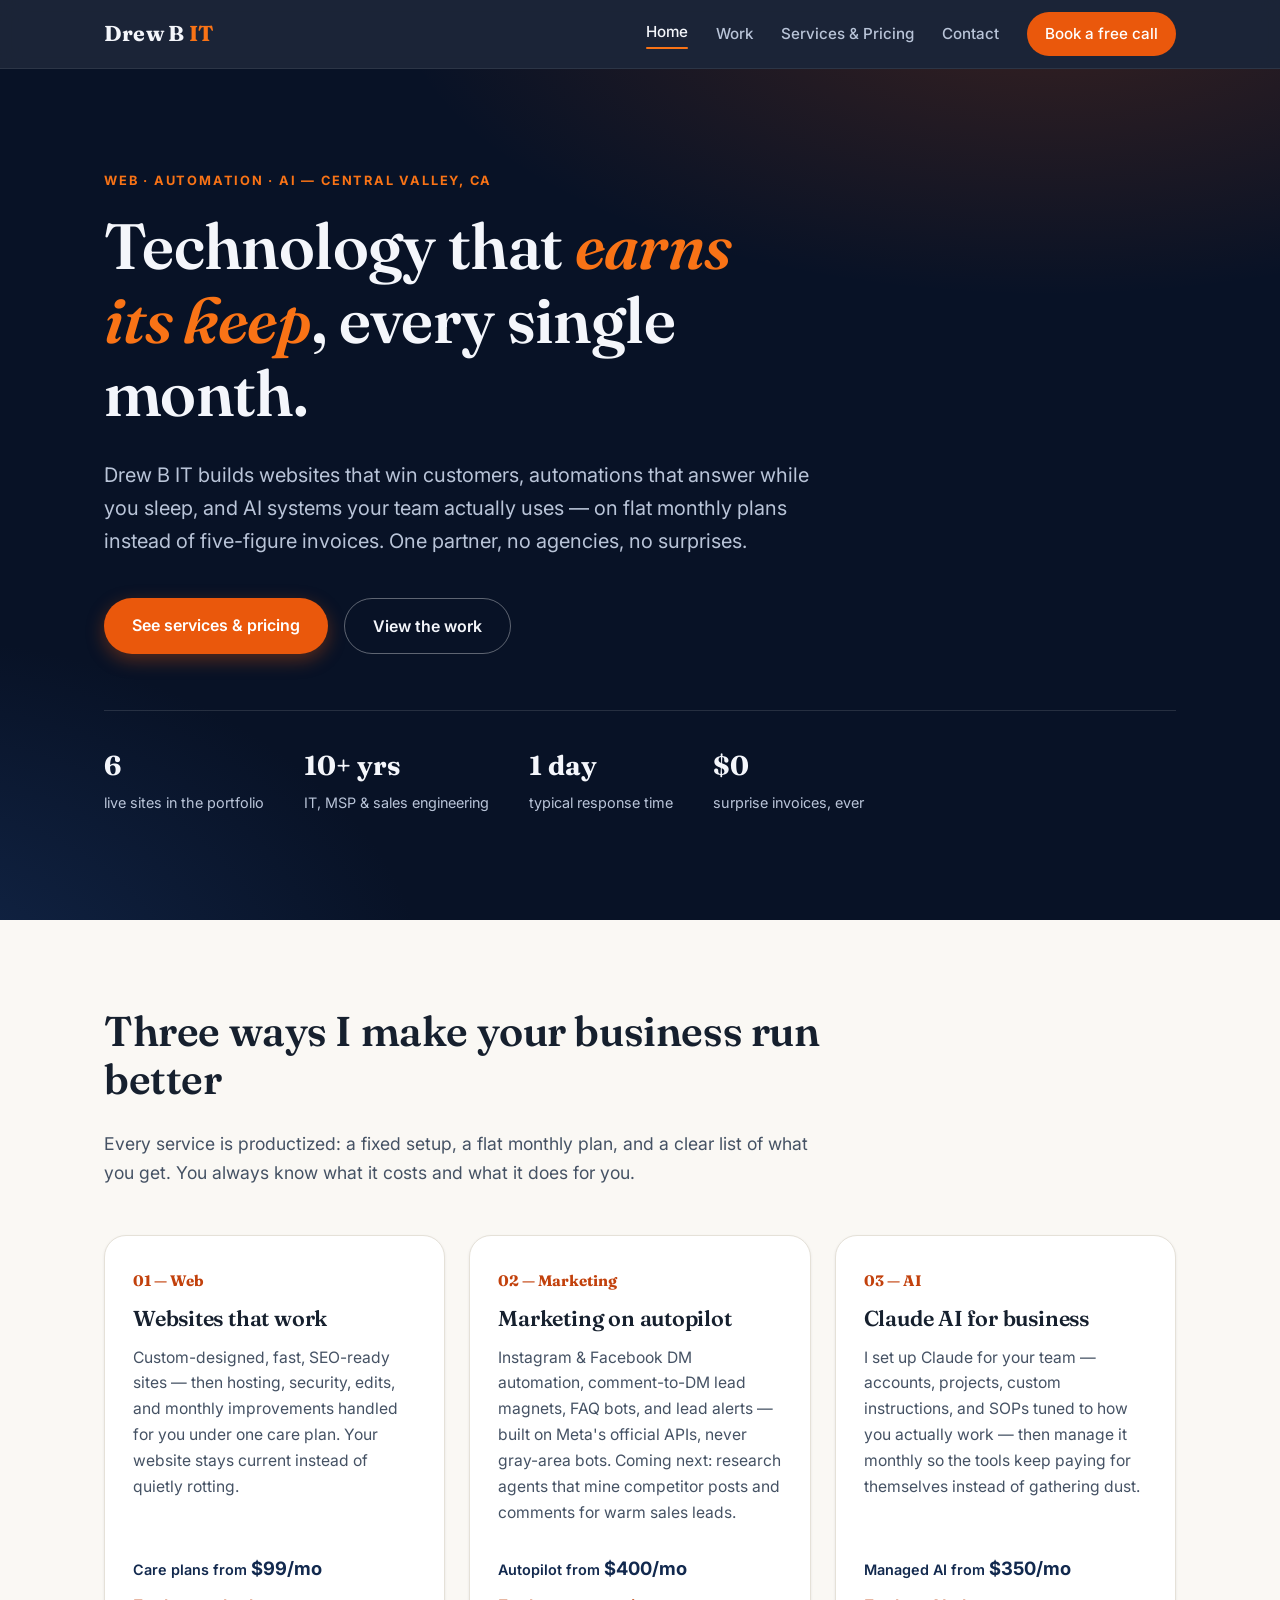
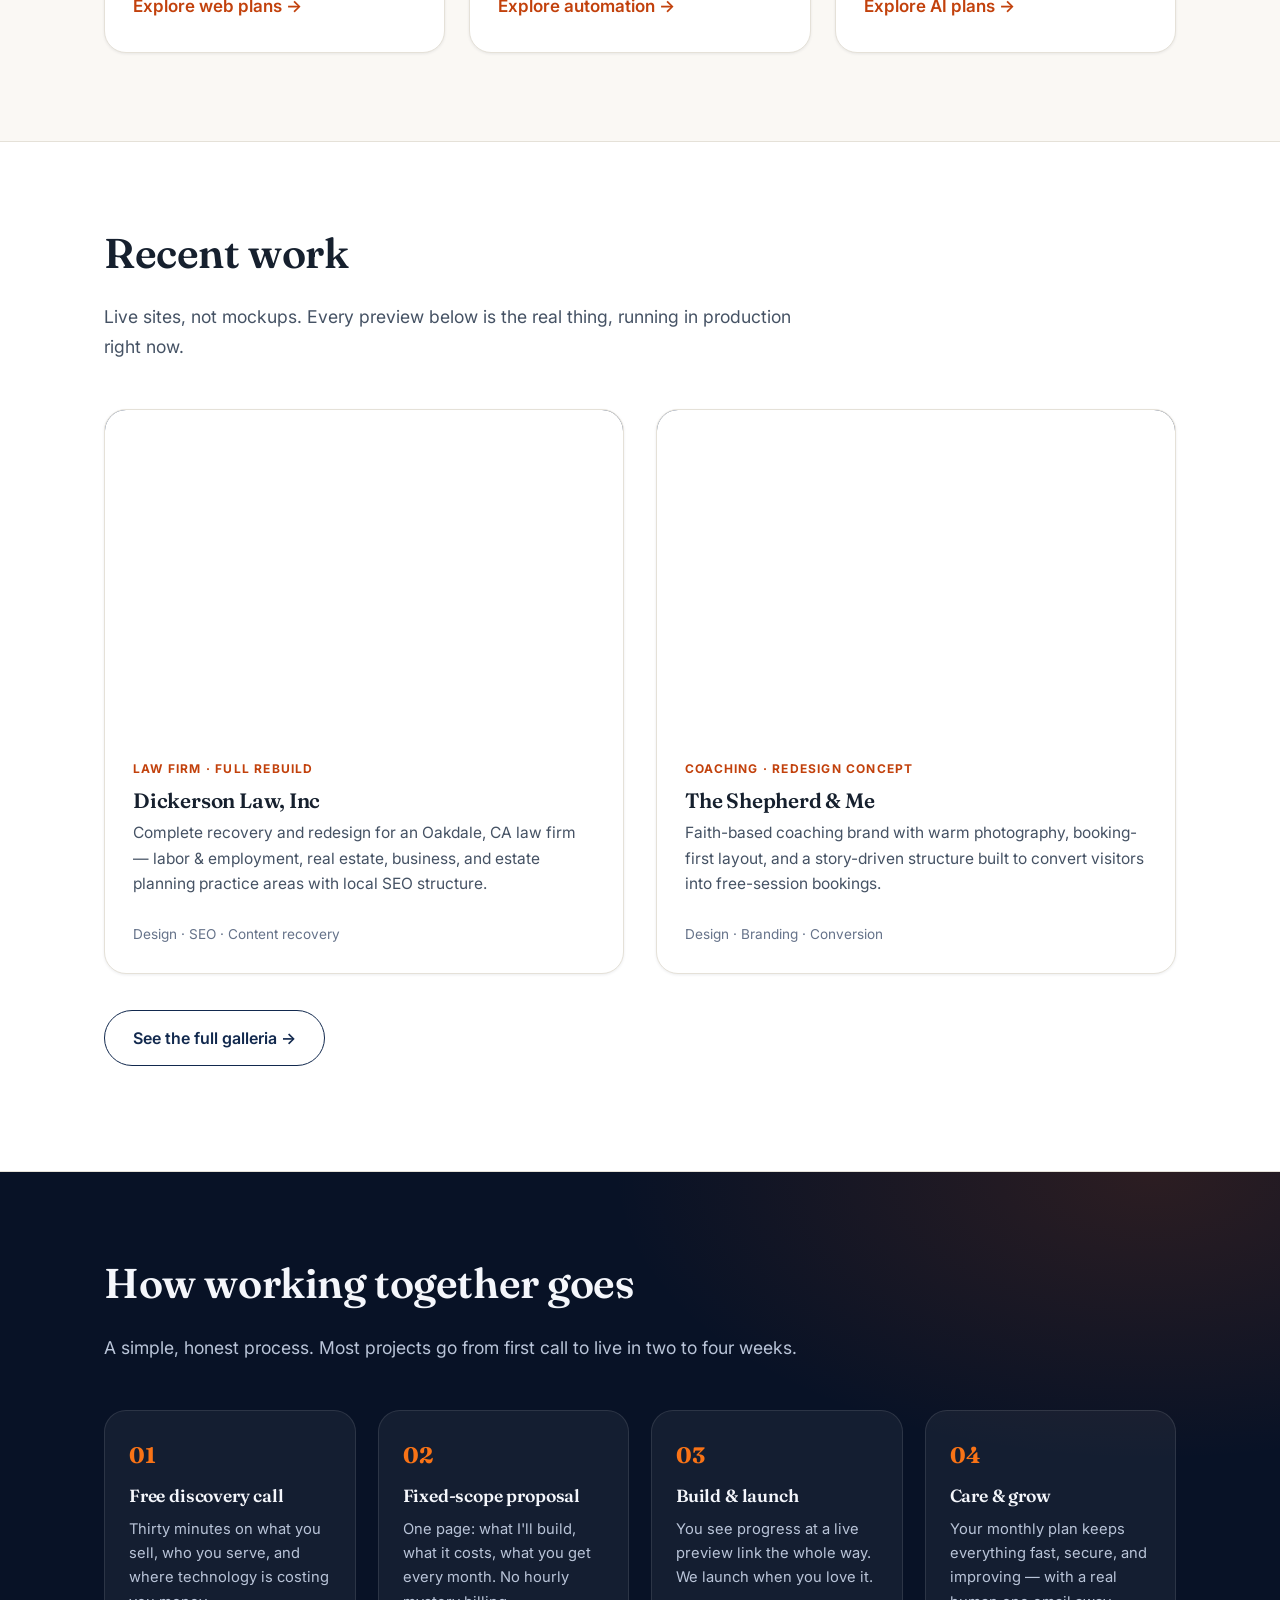
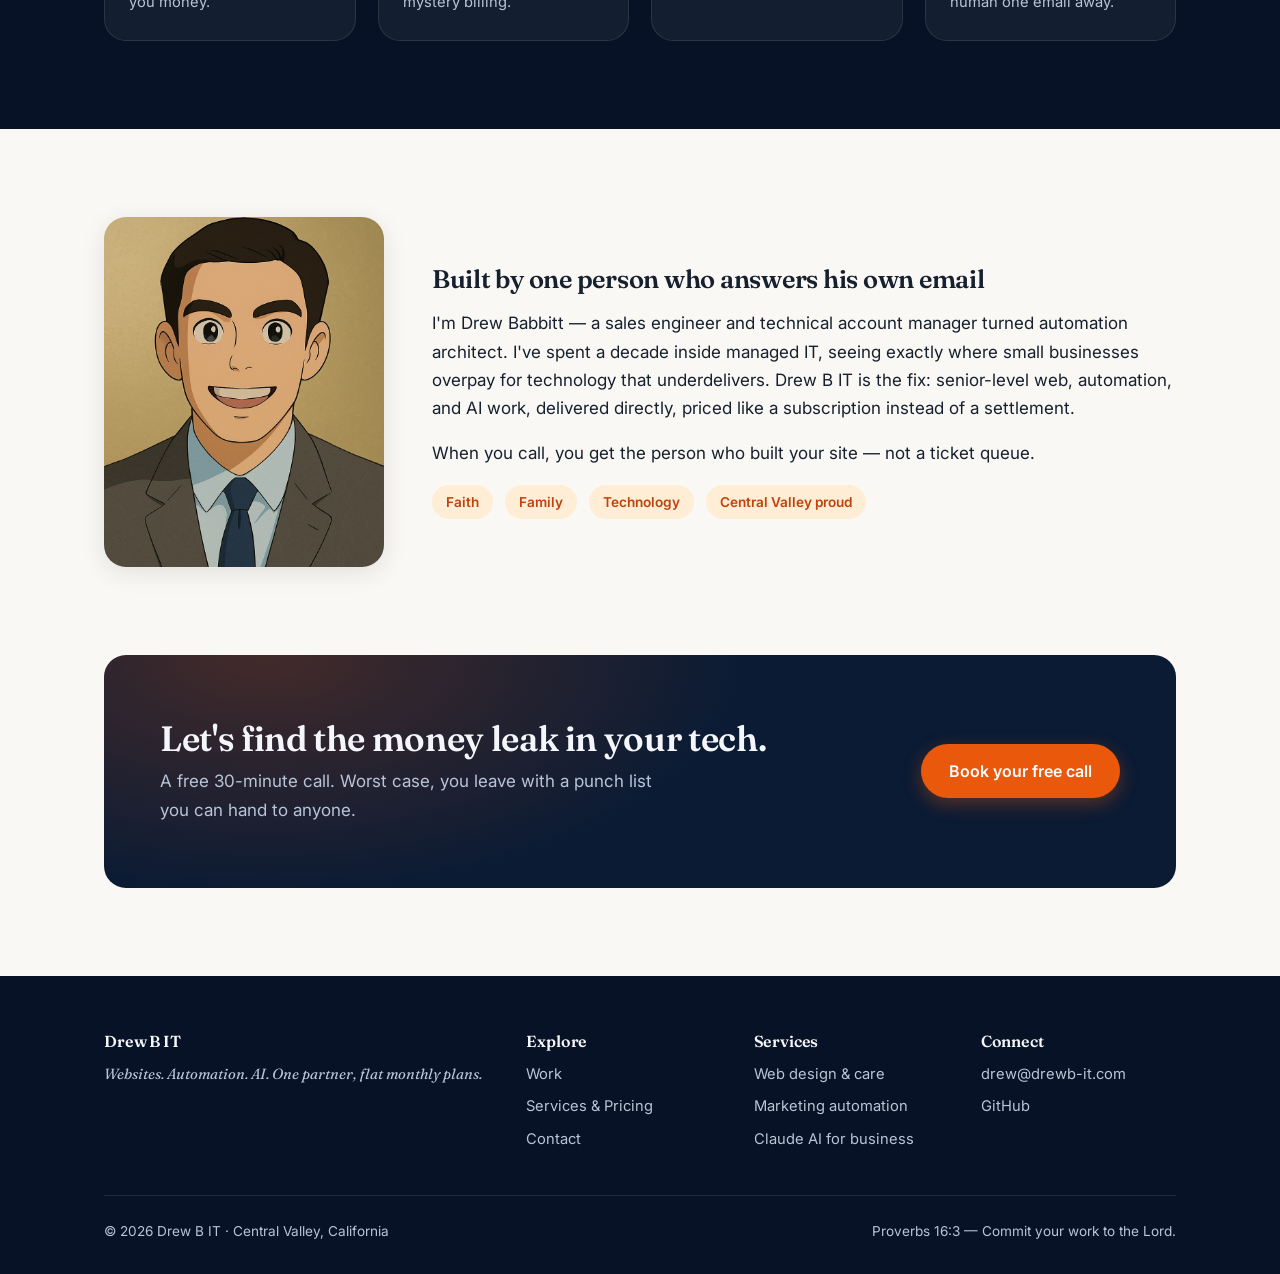
==== commit bd6283b6: "Redesign drewb-it.com as an MRR-first studio site Ground-up rebuild replacing the resume-style singl" ====
--- a/index.html
+++ b/index.html
@@ -1,4738 +1,232 @@
 <!DOCTYPE html>
 <html lang="en">
 <head>
-    <meta charset="UTF-8">
-    <meta name="viewport" content="width=device-width, initial-scale=1.0">
-    <meta name="description" content="Drew Babbitt - Automation Architect & n8n Specialist. Building intelligent workflow automation solutions for businesses. Based in El Dorado Hills, CA.">
-    <meta name="keywords" content="automation, n8n, workflow automation, API integration, Drew Babbitt, Drew B IT, El Dorado Hills">
-    <meta name="author" content="Drew Babbitt">
-    
-    <!-- Open Graph Meta Tags -->
-    <meta property="og:title" content="Drew Babbitt - Automation Architect">
-    <meta property="og:description" content="Faith. Family. Technology. Building intelligent automation solutions that transform business operations.">
-    <meta property="og:type" content="website">
-    <meta property="og:image" content="./headshot.jpeg">
-    
-    <title>Drew Babbitt - Automation Architect | n8n Specialist | Drew B IT</title>
-    
-    <!-- Favicon -->
-    <link rel="icon" type="image/x-icon" href="./favicon.ico">
-    
-    <!-- Google Fonts -->
-    <link rel="preconnect" href="https://fonts.googleapis.com">
-    <link rel="preconnect" href="https://fonts.gstatic.com" crossorigin>
-    <link href="https://fonts.googleapis.com/css2?family=Inter:wght@300;400;500;600;700&family=Playfair+Display:ital,wght@0,400;0,700;1,400&display=swap" rel="stylesheet">
-    
-    <!-- Font Awesome -->
-    <link rel="stylesheet" href="https://cdnjs.cloudflare.com/ajax/libs/font-awesome/6.4.0/css/all.min.css">
-    
-    <!-- Stylesheet -->
-    <link rel="stylesheet" href="styles.css">
+  <meta charset="UTF-8">
+  <meta name="viewport" content="width=device-width, initial-scale=1.0">
+  <title>Drew B IT — Websites, Automation &amp; AI for Small Business | Central Valley, CA</title>
+  <meta name="description" content="Drew B IT designs websites, marketing automation, and Claude AI systems for small businesses in California's Central Valley — on flat monthly plans, not five-figure invoices.">
+  <link rel="canonical" href="https://drewb-it.com/">
+  <meta property="og:type" content="website">
+  <meta property="og:title" content="Drew B IT — Websites, Automation &amp; AI for Small Business">
+  <meta property="og:description" content="Websites that work, marketing on autopilot, and AI your team actually uses — on flat monthly plans.">
+  <meta property="og:url" content="https://drewb-it.com/">
+  <meta property="og:image" content="https://drewb-it.com/headshot.jpeg">
+  <link rel="preconnect" href="https://fonts.googleapis.com">
+  <link rel="preconnect" href="https://fonts.gstatic.com" crossorigin>
+  <link href="https://fonts.googleapis.com/css2?family=Fraunces:ital,wght@0,500;0,600;0,700;1,500&family=Inter:wght@400;500;600;700&display=swap" rel="stylesheet">
+  <link rel="stylesheet" href="styles.css">
+  <script type="application/ld+json">
+  {
+    "@context": "https://schema.org",
+    "@type": "ProfessionalService",
+    "name": "Drew B IT",
+    "url": "https://drewb-it.com",
+    "description": "Web design, workflow automation, and Claude AI implementation studio serving small businesses in California's Central Valley.",
+    "areaServed": ["Modesto CA", "Oakdale CA", "Turlock CA", "Manteca CA", "Tracy CA", "Central Valley California"],
+    "founder": { "@type": "Person", "name": "Drew Babbitt" },
+    "email": "drew@drewb-it.com",
+    "priceRange": "$$"
+  }
+  </script>
 </head>
 <body>
-<!-- NAVIGATION BAR -->
-<nav class="navbar" id="navbar">
-    <div class="nav-container">
-        <div class="nav-logo">
-            <a href="#hero">
-                <span class="logo-text">Drew Babbitt</span>
-                <span class="logo-tagline">Drew B IT</span>
-            </a>
-        </div>
-        
-        <button class="nav-toggle" id="navToggle" aria-label="Toggle navigation">
-            <span></span>
-            <span></span>
-            <span></span>
-        </button>
-        
-        <ul class="nav-menu" id="navMenu">
-            <li><a href="#about" class="nav-link">About</a></li>
-            <li><a href="#biography" class="nav-link">My Journey</a></li>
-            <li><a href="#services" class="nav-link">Services</a></li>
-            <li><a href="#projects" class="nav-link">Projects</a></li>
-            <li><a href="#cyber-news" class="nav-link">Cyber News</a></li>
-            <li><a href="#showcase" class="nav-link">Showcase</a></li>
-            <li><a href="#contact" class="nav-link nav-link-cta">Get In Touch</a></li>
-        </ul>
-    </div>
-</nav>
-<div style="height: 80px;"></div>
-<!-- HERO SECTION -->
-<section id="hero" class="hero-section">
-    <div class="hero-overlay"></div>
-    <div class="hero-content">
-        <div class="hero-profile">
-            <img src="headshot.jpeg" alt="Drew Babbitt - Automation Architect" class="profile-image">
-        </div>
-        <h1 class="hero-title">
-            <span class="hero-name">Drew Babbitt</span>
-            <span class="hero-tagline">Faith. Family. Technology.</span>
-        </h1>
-        <div class="hero-roles">
-            <p class="role-primary">Automation Architect & n8n Specialist</p>
-            <p class="role-secondary">Building intelligent workflows that save time and drive results</p>
-        </div>
-        <div class="hero-companies">
-            <span class="company-badge">Automation Lead @ Spark Alliance</span>
-            <span class="company-divider">•</span>
-            <span class="company-badge">Founder @ Drew B IT</span>
-        </div>
-        <div class="hero-cta">
-            <a href="#contact" class="btn btn-primary">Schedule a Consultation</a>
-            <a href="#services" class="btn btn-secondary">Explore Services</a>
-        </div>
-        <div class="hero-expo-banner">
-            <i class="fas fa-calendar-check"></i>
-            <span>Meet me at the <strong>Central Valley Business Expo</strong></span>
-        </div>
-    </div>
-    <div class="scroll-indicator">
-        <span></span>
-        <span></span>
-        <span></span>
-    </div>
-</section>
-
-<!-- Additional Hero CSS -->
-<style>
-.hero-section {
-    min-height: 100vh;
-    display: flex;
-    align-items: center;
-    justify-content: center;
-    position: relative;
-    background: linear-gradient(135deg, var(--primary-blue) 0%, #1e40af 100%);
-    overflow: hidden;
-}
-
-.hero-section::before {
-    content: '';
-    position: absolute;
-    top: 0;
-    left: 0;
-    right: 0;
-    bottom: 0;
-    background-image: 
-        radial-gradient(circle at 20% 50%, rgba(59, 130, 246, 0.1) 0%, transparent 50%),
-        radial-gradient(circle at 80% 80%, rgba(234, 88, 12, 0.1) 0%, transparent 50%);
-    animation: pulse 15s ease-in-out infinite;
-}
-
-@keyframes pulse {
-    0%, 100% { opacity: 1; }
-    50% { opacity: 0.8; }
-}
-
-.hero-overlay {
-    position: absolute;
-    top: 0;
-    left: 0;
-    right: 0;
-    bottom: 0;
-    background: rgba(0, 0, 0, 0.2);
-}
-
-.hero-content {
-    position: relative;
-    z-index: 2;
-    text-align: center;
-    color: white;
-    max-width: 900px;
-    padding: 2rem;
-    animation: fadeInUp 1s ease-out;
-}
-
-@keyframes fadeInUp {
-    from {
-        opacity: 0;
-        transform: translateY(30px);
-    }
-    to {
-        opacity: 1;
-        transform: translateY(0);
-    }
-}
-
-.hero-profile {
-    margin-bottom: 2rem;
-}
-
-.profile-image {
-    width: 180px;
-    height: 180px;
-    border-radius: 50%;
-    border: 5px solid rgba(255, 255, 255, 0.9);
-    box-shadow: 0 10px 40px rgba(0, 0, 0, 0.3);
-    object-fit: cover;
-    animation: fadeIn 1s ease-out 0.2s both;
-}
-
-.hero-title {
-    margin-bottom: 1.5rem;
-}
-
-.hero-name {
-    display: block;
-    font-size: 3.5rem;
-    font-weight: 700;
-    margin-bottom: 0.5rem;
-    letter-spacing: -0.02em;
-    animation: fadeIn 1s ease-out 0.3s both;
-}
-
-.hero-tagline {
-    display: block;
-    font-size: 1.5rem;
-    font-weight: 300;
-    font-style: italic;
-    opacity: 0.95;
-    animation: fadeIn 1s ease-out 0.4s both;
-}
-
-.hero-roles {
-    margin-bottom: 1.5rem;
-    animation: fadeIn 1s ease-out 0.5s both;
-}
-
-.role-primary {
-    font-size: 1.5rem;
-    font-weight: 600;
-    margin-bottom: 0.5rem;
-}
-
-.role-secondary {
-    font-size: 1.1rem;
-    opacity: 0.9;
-    font-weight: 300;
-}
-
-.hero-companies {
-    display: flex;
-    align-items: center;
-    justify-content: center;
-    gap: 1rem;
-    margin-bottom: 2rem;
-    flex-wrap: wrap;
-    animation: fadeIn 1s ease-out 0.6s both;
-}
-
-.company-badge {
-    background: rgba(255, 255, 255, 0.15);
-    backdrop-filter: blur(10px);
-    padding: 0.5rem 1.25rem;
-    border-radius: 50px;
-    font-size: 0.95rem;
-    font-weight: 500;
-    border: 1px solid rgba(255, 255, 255, 0.2);
-}
-
-.company-divider {
-    opacity: 0.6;
-    font-size: 0.8rem;
-}
-
-.hero-cta {
-    display: flex;
-    gap: 1rem;
-    justify-content: center;
-    margin-bottom: 2rem;
-    flex-wrap: wrap;
-    animation: fadeIn 1s ease-out 0.7s both;
-}
-
-.btn {
-    padding: 1rem 2rem;
-    border-radius: 50px;
-    font-size: 1.1rem;
-    font-weight: 600;
-    text-decoration: none;
-    transition: all 0.3s ease;
-    display: inline-block;
-    cursor: pointer;
-}
-
-.btn-primary {
-    background: var(--accent-orange);
-    color: white;
-    box-shadow: 0 4px 15px rgba(234, 88, 12, 0.4);
-}
-
-.btn-primary:hover {
-    background: #dc2626;
-    transform: translateY(-2px);
-    box-shadow: 0 6px 20px rgba(234, 88, 12, 0.6);
-}
-
-.btn-secondary {
-    background: rgba(255, 255, 255, 0.1);
-    color: white;
-    border: 2px solid rgba(255, 255, 255, 0.5);
-    backdrop-filter: blur(10px);
-}
-
-.btn-secondary:hover {
-    background: rgba(255, 255, 255, 0.2);
-    border-color: rgba(255, 255, 255, 0.8);
-    transform: translateY(-2px);
-}
-
-.hero-expo-banner {
-    display: inline-flex;
-    align-items: center;
-    gap: 0.75rem;
-    background: rgba(234, 88, 12, 0.9);
-    padding: 0.75rem 1.5rem;
-    border-radius: 50px;
-    font-size: 1rem;
-    animation: fadeIn 1s ease-out 0.8s both, bounce 2s ease-in-out 2s infinite;
-    box-shadow: 0 4px 15px rgba(234, 88, 12, 0.3);
-}
-
-@keyframes bounce {
-    0%, 100% { transform: translateY(0); }
-    50% { transform: translateY(-5px); }
-}
-
-.hero-expo-banner i {
-    font-size: 1.2rem;
-}
-
-.scroll-indicator {
-    position: absolute;
-    bottom: 2rem;
-    left: 50%;
-    transform: translateX(-50%);
-    display: flex;
-    flex-direction: column;
-    gap: 0.25rem;
-    animation: fadeIn 1s ease-out 1s both;
-}
-
-.scroll-indicator span {
-    width: 2px;
-    height: 15px;
-    background: rgba(255, 255, 255, 0.5);
-    animation: scrollPulse 1.5s ease-in-out infinite;
-}
-
-.scroll-indicator span:nth-child(2) {
-    animation-delay: 0.2s;
-}
-
-.scroll-indicator span:nth-child(3) {
-    animation-delay: 0.4s;
-}
-
-@keyframes scrollPulse {
-    0%, 100% { opacity: 0.3; }
-    50% { opacity: 1; }
-}
-
-/* Mobile Responsive */
-@media (max-width: 768px) {
-    .hero-name {
-        font-size: 2.5rem;
-    }
-    
-    .hero-tagline {
-        font-size: 1.2rem;
-    }
-    
-    .role-primary {
-        font-size: 1.2rem;
-    }
-    
-    .role-secondary {
-        font-size: 1rem;
-    }
-    
-    .profile-image {
-        width: 140px;
-        height: 140px;
-    }
-    
-    .hero-companies {
-        flex-direction: column;
-        gap: 0.5rem;
-    }
-    
-    .company-divider {
-        display: none;
-    }
-    
-    .hero-cta {
-        flex-direction: column;
-        align-items: stretch;
-    }
-    
-    .btn {
-        padding: 0.875rem 1.5rem;
-        font-size: 1rem;
-    }
-}
-</style>
-<!-- ABOUT SECTION -->
-<section id="about" class="about-section">
-    <div class="container">
-        <div class="section-header">
-            <h2 class="section-title">Welcome</h2>
-            <div class="section-divider"></div>
-        </div>
-        
-        <div class="about-content">
-            <div class="about-text">
-                <p class="about-intro">
-                    Hi, I'm Drew. Thanks for stopping by.
-                </p>
-                
-                <p>
-                    I believe technology should work <em>for</em> people, not the other way around. That's why I've dedicated my career to building intelligent automation solutions that free businesses from repetitive tasks and let them focus on what truly matters—serving their customers and growing their impact.
-                </p>
-                
-                <p>
-                    As Automation Lead at <strong>Spark Alliance</strong>, I architect workflows using n8n that connect disparate systems, eliminate manual data entry, and create seamless experiences for both teams and clients. Every automation I build is designed with three principles: reliability, scalability, and simplicity.
-                </p>
-                
-                <p>
-                    Through my consulting practice, <strong>Drew B IT</strong>, I help small and medium-sized businesses discover their automation potential. Whether it's connecting your CRM to your project management tools, building custom reporting dashboards, or creating AI-powered workflows, I translate complex technical possibilities into practical business solutions.
-                </p>
-                
-                <p>
-                    Beyond the code and workflows, I'm a father of two amazing daughters, a fitness enthusiast working through my own comeback story, and someone who approaches every challenge with faith and determination. I'm currently pursuing my CompTIA A+ certification because I believe in continuous growth—both professionally and personally.
-                </p>
-                
-                <p class="about-closing">
-                    If you're wrestling with manual processes, drowning in spreadsheets, or just know there's got to be a better way—<strong>let's talk</strong>. I'd love to learn about your business and explore how automation could transform your daily operations.
-                </p>
-            </div>
-            
-            <div class="about-highlights">
-                <div class="highlight-card">
-                    <div class="highlight-icon">
-                        <i class="fas fa-code-branch"></i>
-                    </div>
-                    <h3>Automation Workflows</h3>
-                    <p>Building intelligent processes that connect systems and eliminate manual work</p>
-                </div>
-                
-                <div class="highlight-card">
-                    <div class="highlight-icon">
-                        <i class="fas fa-plug"></i>
-                    </div>
-                    <h3>API Integrations</h3>
-                    <p>Seamlessly connecting platforms like HaloPSA, CloudRadial, Microsoft, and Google</p>
-                </div>
-                
-                <div class="highlight-card">
-                    <div class="highlight-icon">
-                        <i class="fas fa-brain"></i>
-                    </div>
-                    <h3>AI-Powered Solutions</h3>
-                    <p>Leveraging artificial intelligence to make your workflows smarter and more adaptive</p>
-                </div>
-                
-                <div class="highlight-card">
-                    <div class="highlight-icon">
-                        <i class="fas fa-globe"></i>
-                    </div>
-                    <h3>Web Development</h3>
-                    <p>Creating professional websites that showcase your business and drive conversions</p>
-                </div>
-            </div>
-        </div>
-        
-        <div class="about-stats">
-            <div class="stat-item">
-                <div class="stat-number">4</div>
-                <div class="stat-label">Person Team at Spark Alliance</div>
-            </div>
-            <div class="stat-divider"></div>
-            <div class="stat-item">
-                <div class="stat-number">100+</div>
-                <div class="stat-label">Automation Workflows Built</div>
-            </div>
-            <div class="stat-divider"></div>
-            <div class="stat-item">
-                <div class="stat-number">∞</div>
-                <div class="stat-label">Hours Saved for Clients</div>
-            </div>
-        </div>
-    </div>
-</section>
-
-<!-- About Section CSS -->
-<style>
-.about-section {
-    padding: 5rem 0;
-    background: linear-gradient(to bottom, #f8fafc 0%, white 100%);
-}
-
-.container {
-    max-width: 1200px;
-    margin: 0 auto;
-    padding: 0 2rem;
-}
-
-.section-header {
-    text-align: center;
-    margin-bottom: 4rem;
-}
-
-.section-title {
-    font-size: 2.5rem;
-    color: var(--primary-blue);
-    margin-bottom: 1rem;
-    font-weight: 700;
-}
-
-.section-divider {
-    width: 80px;
-    height: 4px;
-    background: linear-gradient(to right, var(--accent-orange), var(--secondary-blue));
-    margin: 0 auto;
-    border-radius: 2px;
-}
-
-.about-content {
-    display: grid;
-    grid-template-columns: 2fr 1fr;
-    gap: 4rem;
-    margin-bottom: 4rem;
-}
-
-.about-text {
-    font-size: 1.1rem;
-    line-height: 1.8;
-    color: var(--text-dark);
-}
-
-.about-intro {
-    font-size: 1.5rem;
-    color: var(--primary-blue);
-    font-weight: 600;
-    margin-bottom: 1.5rem;
-}
-
-.about-text p {
-    margin-bottom: 1.25rem;
-}
-
-.about-text em {
-    font-style: italic;
-    color: var(--accent-orange);
-}
-
-.about-text strong {
-    color: var(--primary-blue);
-    font-weight: 600;
-}
-
-.about-closing {
-    font-size: 1.2rem;
-    padding: 1.5rem;
-    background: linear-gradient(135deg, rgba(30, 58, 138, 0.05) 0%, rgba(234, 88, 12, 0.05) 100%);
-    border-left: 4px solid var(--accent-orange);
-    border-radius: 0 8px 8px 0;
-    margin-top: 2rem;
-}
-
-.about-highlights {
-    display: flex;
-    flex-direction: column;
-    gap: 1.5rem;
-}
-
-.highlight-card {
-    background: white;
-    padding: 1.5rem;
-    border-radius: 12px;
-    box-shadow: 0 4px 6px rgba(0, 0, 0, 0.07);
-    transition: all 0.3s ease;
-    border: 1px solid rgba(30, 58, 138, 0.1);
-}
-
-.highlight-card:hover {
-    transform: translateY(-4px);
-    box-shadow: 0 8px 16px rgba(0, 0, 0, 0.1);
-    border-color: var(--secondary-blue);
-}
-
-.highlight-icon {
-    width: 50px;
-    height: 50px;
-    background: linear-gradient(135deg, var(--primary-blue) 0%, var(--secondary-blue) 100%);
-    border-radius: 12px;
-    display: flex;
-    align-items: center;
-    justify-content: center;
-    margin-bottom: 1rem;
-    color: white;
-    font-size: 1.5rem;
-}
-
-.highlight-card h3 {
-    font-size: 1.1rem;
-    color: var(--primary-blue);
-    margin-bottom: 0.5rem;
-    font-weight: 600;
-}
-
-.highlight-card p {
-    font-size: 0.95rem;
-    color: var(--text-light);
-    line-height: 1.6;
-    margin: 0;
-}
-
-.about-stats {
-    display: flex;
-    justify-content: center;
-    align-items: center;
-    gap: 3rem;
-    padding: 2.5rem;
-    background: linear-gradient(135deg, var(--primary-blue) 0%, #1e40af 100%);
-    border-radius: 16px;
-    color: white;
-}
-
-.stat-item {
-    text-align: center;
-}
-
-.stat-number {
-    font-size: 3rem;
-    font-weight: 700;
-    margin-bottom: 0.5rem;
-    color: var(--accent-orange);
-}
-
-.stat-label {
-    font-size: 0.95rem;
-    opacity: 0.9;
-    font-weight: 500;
-}
-
-.stat-divider {
-    width: 1px;
-    height: 60px;
-    background: rgba(255, 255, 255, 0.2);
-}
-
-/* Mobile Responsive */
-@media (max-width: 768px) {
-    .about-content {
-        grid-template-columns: 1fr;
-        gap: 3rem;
-    }
-    
-    .about-text {
-        font-size: 1rem;
-    }
-    
-    .about-intro {
-        font-size: 1.3rem;
-    }
-    
-    .about-closing {
-        font-size: 1.1rem;
-        padding: 1.25rem;
-    }
-    
-    .about-stats {
-        flex-direction: column;
-        gap: 2rem;
-    }
-    
-    .stat-divider {
-        width: 60px;
-        height: 1px;
-    }
-    
-    .section-title {
-        font-size: 2rem;
-    }
-}
-</style>
-<!-- BIOGRAPHY SECTION -->
-<section id="biography" class="biography-section">
-    <div class="container">
-        <div class="section-header">
-            <h2 class="section-title">My Journey</h2>
-            <div class="section-divider"></div>
-            <p class="section-subtitle">From stay-at-home parent to automation architect—building solutions that matter</p>
-        </div>
-        
-        <div class="biography-content">
-            <div class="bio-timeline">
-                <div class="timeline-line"></div>
-                
-                <div class="bio-chapter">
-                    <div class="chapter-marker">
-                        <i class="fas fa-home"></i>
-                    </div>
-                    <div class="chapter-content">
-                        <h3 class="chapter-title">The Foundation</h3>
-                        <p class="chapter-period">Early Career & Family Years</p>
-                        <p class="chapter-text">
-                            My journey into technology didn't follow the traditional path. After establishing myself in IT and networking, I made the choice many parents consider but few follow through on—I became a stay-at-home parent to be present for my daughters during their formative years. Those years taught me patience, creative problem-solving, and the importance of systems that actually work in the real world.
-                        </p>
-                    </div>
-                </div>
-                
-                <div class="bio-chapter">
-                    <div class="chapter-marker">
-                        <i class="fas fa-lightbulb"></i>
-                    </div>
-                    <div class="chapter-content">
-                        <h3 class="chapter-title">The Opportunity</h3>
-                        <p class="chapter-period">Career Expo & Spark Alliance</p>
-                        <p class="chapter-text">
-                            At a career expo, I met John, who would become my boss at Spark Alliance. He saw potential in someone who could think differently about automation and integration. What started as an opportunity became a laboratory for innovation. At Spark Alliance, a nimble four-person team providing networking, security, VoIP, and IT services, I found my calling: building automation workflows that eliminate the friction in business operations.
-                        </p>
-                    </div>
-                </div>
-                
-                <div class="bio-chapter">
-                    <div class="chapter-marker">
-                        <i class="fas fa-cogs"></i>
-                    </div>
-                    <div class="chapter-content">
-                        <h3 class="chapter-title">The Expertise</h3>
-                        <p class="chapter-period">Mastering n8n & Enterprise Integrations</p>
-                        <p class="chapter-text">
-                            As Automation Lead, I dove deep into n8n—an incredibly powerful workflow automation platform that most businesses don't know exists. I built integrations connecting HaloPSA (our PSA platform), CloudRadial (client portal), Microsoft Teams, Google Workspace, and countless other business systems. Each integration solved real problems: automatic ticket routing, client onboarding workflows, PCI compliance assessments, backup monitoring, and security report generation.
-                        </p>
-                        <div class="tech-badges">
-                            <span class="tech-badge">n8n Workflows</span>
-                            <span class="tech-badge">HaloPSA</span>
-                            <span class="tech-badge">CloudRadial</span>
-                            <span class="tech-badge">Microsoft APIs</span>
-                            <span class="tech-badge">Google APIs</span>
-                            <span class="tech-badge">Acronis</span>
-                            <span class="tech-badge">API Integration</span>
-                        </div>
-                    </div>
-                </div>
-                
-                <div class="bio-chapter">
-                    <div class="chapter-marker">
-                        <i class="fas fa-rocket"></i>
-                    </div>
-                    <div class="chapter-content">
-                        <h3 class="chapter-title">The Vision</h3>
-                        <p class="chapter-period">Drew B IT & Beyond</p>
-                        <p class="chapter-text">
-                            The more I automated at Spark Alliance, the more I realized every small business faces these same challenges. That's why I launched <strong>Drew B IT</strong>—to bring enterprise-grade automation to businesses that can't afford full IT departments but desperately need efficient systems. I'm preparing to showcase these services at the Central Valley Business Expo, where I'll demonstrate how automation isn't just for the Fortune 500.
-                        </p>
-                        <p class="chapter-text">
-                            I'm also pursuing CompTIA A+ certification because I believe in building a complete understanding of technology from the ground up. Whether it's hardware troubleshooting or cloud API integration, every layer of the stack matters when you're architecting reliable solutions.
-                        </p>
-                    </div>
-                </div>
-                
-                <div class="bio-chapter current">
-                    <div class="chapter-marker">
-                        <i class="fas fa-bullseye"></i>
-                    </div>
-                    <div class="chapter-content">
-                        <h3 class="chapter-title">Today & Tomorrow</h3>
-                        <p class="chapter-period">Current Focus</p>
-                        <p class="chapter-text">
-                            Today, I split my time between driving automation innovation at Spark Alliance and building client relationships through Drew B IT. I'm working on projects ranging from sophisticated workflow orchestrations to straightforward website rebuilds—each one designed to remove friction and create value.
-                        </p>
-                        <p class="chapter-text">
-                            Beyond work, I'm rebuilding my physical fitness after a knee injury, co-parenting two incredible daughters, and learning what it means to show up authentically in all areas of life. Faith guides my decisions, family motivates my efforts, and technology provides the platform to make a meaningful impact.
-                        </p>
-                        <div class="current-pursuits">
-                            <div class="pursuit-item">
-                                <i class="fas fa-certificate"></i>
-                                <span>Pursuing CompTIA A+ Core 1</span>
-                            </div>
-                            <div class="pursuit-item">
-                                <i class="fas fa-store"></i>
-                                <span>Preparing for Central Valley Business Expo</span>
-                            </div>
-                            <div class="pursuit-item">
-                                <i class="fas fa-dumbbell"></i>
-                                <span>Committed to fitness & personal growth</span>
-                            </div>
-                            <div class="pursuit-item">
-                                <i class="fas fa-heart"></i>
-                                <span>Present father & continuous learner</span>
-                            </div>
-                        </div>
-                    </div>
-                </div>
-            </div>
-            
-            <div class="bio-values">
-                <h3 class="values-title">What Drives Me</h3>
-                <div class="values-grid">
-                    <div class="value-card">
-                        <div class="value-icon">🙏</div>
-                        <h4>Faith</h4>
-                        <p>Approaching every challenge with integrity, humility, and the belief that we're called to serve others well</p>
-                    </div>
-                    <div class="value-card">
-                        <div class="value-icon">👨‍👧‍👧</div>
-                        <h4>Family</h4>
-                        <p>Being present for what matters most—my daughters see a father who works hard and shows up authentically</p>
-                    </div>
-                    <div class="value-card">
-                        <div class="value-icon">⚡</div>
-                        <h4>Excellence</h4>
-                        <p>Building solutions that work reliably, scale elegantly, and truly solve the problems they're meant to address</p>
-                    </div>
-                    <div class="value-card">
-                        <div class="value-icon">🌱</div>
-                        <h4>Growth</h4>
-                        <p>Continuously learning, whether through certification studies, fitness comebacks, or honest self-reflection</p>
-                    </div>
-                </div>
-            </div>
-        </div>
-    </div>
-</section>
-
-<!-- Biography Section CSS -->
-<style>
-.biography-section {
-    padding: 5rem 0;
-    background: white;
-}
-
-.section-subtitle {
-    font-size: 1.1rem;
-    color: var(--text-light);
-    margin-top: 1rem;
-    font-style: italic;
-}
-
-.biography-content {
-    display: grid;
-    grid-template-columns: 2fr 1fr;
-    gap: 4rem;
-}
-
-.bio-timeline {
-    position: relative;
-    padding-left: 4rem;
-}
-
-.timeline-line {
-    position: absolute;
-    left: 1.5rem;
-    top: 0;
-    bottom: 0;
-    width: 3px;
-    background: linear-gradient(to bottom, var(--secondary-blue), var(--accent-orange));
-}
-
-.bio-chapter {
-    position: relative;
-    margin-bottom: 3rem;
-    padding-bottom: 2rem;
-}
-
-.bio-chapter:last-child {
-    margin-bottom: 0;
-}
-
-.chapter-marker {
-    position: absolute;
-    left: -3rem;
-    top: 0;
-    width: 3rem;
-    height: 3rem;
-    background: linear-gradient(135deg, var(--primary-blue), var(--secondary-blue));
-    border-radius: 50%;
-    display: flex;
-    align-items: center;
-    justify-content: center;
-    color: white;
-    font-size: 1.2rem;
-    box-shadow: 0 4px 12px rgba(30, 58, 138, 0.3);
-    z-index: 2;
-}
-
-.bio-chapter.current .chapter-marker {
-    background: linear-gradient(135deg, var(--accent-orange), #dc2626);
-    animation: pulse 2s ease-in-out infinite;
-}
-
-@keyframes pulse {
-    0%, 100% { box-shadow: 0 4px 12px rgba(234, 88, 12, 0.3); }
-    50% { box-shadow: 0 4px 20px rgba(234, 88, 12, 0.5); }
-}
-
-.chapter-content {
-    background: #f8fafc;
-    padding: 2rem;
-    border-radius: 12px;
-    border-left: 4px solid var(--secondary-blue);
-    transition: all 0.3s ease;
-}
-
-.bio-chapter.current .chapter-content {
-    border-left-color: var(--accent-orange);
-    background: linear-gradient(135deg, rgba(234, 88, 12, 0.05), rgba(30, 58, 138, 0.05));
-}
-
-.chapter-content:hover {
-    transform: translateX(8px);
-    box-shadow: 0 4px 12px rgba(0, 0, 0, 0.05);
-}
-
-.chapter-title {
-    font-size: 1.5rem;
-    color: var(--primary-blue);
-    margin-bottom: 0.5rem;
-    font-weight: 700;
-}
-
-.chapter-period {
-    font-size: 0.9rem;
-    color: var(--accent-orange);
-    font-weight: 600;
-    text-transform: uppercase;
-    letter-spacing: 0.05em;
-    margin-bottom: 1rem;
-}
-
-.chapter-text {
-    font-size: 1.05rem;
-    line-height: 1.7;
-    color: var(--text-dark);
-    margin-bottom: 1rem;
-}
-
-.chapter-text:last-child {
-    margin-bottom: 0;
-}
-
-.tech-badges {
-    display: flex;
-    flex-wrap: wrap;
-    gap: 0.5rem;
-    margin-top: 1.5rem;
-}
-
-.tech-badge {
-    background: linear-gradient(135deg, var(--primary-blue), var(--secondary-blue));
-    color: white;
-    padding: 0.4rem 0.9rem;
-    border-radius: 50px;
-    font-size: 0.85rem;
-    font-weight: 500;
-    display: inline-block;
-}
-
-.current-pursuits {
-    display: grid;
-    grid-template-columns: repeat(2, 1fr);
-    gap: 1rem;
-    margin-top: 1.5rem;
-}
-
-.pursuit-item {
-    display: flex;
-    align-items: center;
-    gap: 0.75rem;
-    padding: 0.75rem;
-    background: white;
-    border-radius: 8px;
-    font-size: 0.95rem;
-    color: var(--text-dark);
-}
-
-.pursuit-item i {
-    color: var(--accent-orange);
-    font-size: 1.1rem;
-}
-
-.bio-values {
-    position: sticky;
-    top: 2rem;
-    height: fit-content;
-}
-
-.values-title {
-    font-size: 1.8rem;
-    color: var(--primary-blue);
-    margin-bottom: 1.5rem;
-    font-weight: 700;
-}
-
-.values-grid {
-    display: flex;
-    flex-direction: column;
-    gap: 1.5rem;
-}
-
-.value-card {
-    background: linear-gradient(135deg, #f8fafc 0%, white 100%);
-    padding: 1.5rem;
-    border-radius: 12px;
-    border: 2px solid rgba(30, 58, 138, 0.1);
-    transition: all 0.3s ease;
-}
-
-.value-card:hover {
-    border-color: var(--secondary-blue);
-    transform: translateY(-4px);
-    box-shadow: 0 8px 16px rgba(0, 0, 0, 0.08);
-}
-
-.value-icon {
-    font-size: 2.5rem;
-    margin-bottom: 0.75rem;
-}
-
-.value-card h4 {
-    font-size: 1.2rem;
-    color: var(--primary-blue);
-    margin-bottom: 0.5rem;
-    font-weight: 600;
-}
-
-.value-card p {
-    font-size: 0.95rem;
-    line-height: 1.6;
-    color: var(--text-light);
-    margin: 0;
-}
-
-/* Mobile Responsive */
-@media (max-width: 968px) {
-    .biography-content {
-        grid-template-columns: 1fr;
-    }
-    
-    .bio-values {
-        position: static;
-        margin-top: 3rem;
-    }
-    
-    .current-pursuits {
-        grid-template-columns: 1fr;
-    }
-}
-
-@media (max-width: 768px) {
-    .bio-timeline {
-        padding-left: 2.5rem;
-    }
-    
-    .timeline-line {
-        left: 1rem;
-    }
-    
-    .chapter-marker {
-        left: -2rem;
-        width: 2.5rem;
-        height: 2.5rem;
-        font-size: 1rem;
-    }
-    
-    .chapter-content {
-        padding: 1.5rem;
-    }
-    
-    .chapter-title {
-        font-size: 1.3rem;
-    }
-    
-    .tech-badges {
-        gap: 0.4rem;
-    }
-    
-    .tech-badge {
-        font-size: 0.8rem;
-        padding: 0.35rem 0.75rem;
-    }
-}
-</style>
-<!-- SERVICES SECTION -->
-<section id="services" class="services-section">
-    <div class="container">
-        <div class="section-header">
-            <h2 class="section-title">What I Can Do for Your Business</h2>
-            <div class="section-divider"></div>
-            <p class="section-subtitle">Enterprise-grade automation and integration services for growing businesses</p>
-        </div>
-        
-        <div class="services-intro">
-            <p>
-                Every business has repetitive tasks draining their team's time and energy. I specialize in identifying these bottlenecks and building automated workflows that run reliably in the background, freeing your team to focus on high-value work.
-            </p>
-        </div>
-        
-        <div class="services-grid">
-            <!-- Workflow Automation -->
-            <div class="service-card featured">
-                <div class="service-badge">Most Popular</div>
-                <div class="service-icon">
-                    <i class="fas fa-project-diagram"></i>
-                </div>
-                <h3 class="service-title">Workflow Automation</h3>
-                <p class="service-description">
-                    Build intelligent automation workflows using n8n to connect your business systems and eliminate manual processes. From simple task automation to complex multi-system orchestrations.
-                </p>
-                <ul class="service-features">
-                    <li><i class="fas fa-check"></i> Custom n8n workflow development</li>
-                    <li><i class="fas fa-check"></i> Process mapping & optimization</li>
-                    <li><i class="fas fa-check"></i> Data transformation & routing</li>
-                    <li><i class="fas fa-check"></i> Scheduled & triggered automation</li>
-                    <li><i class="fas fa-check"></i> Error handling & monitoring</li>
-                </ul>
-                <div class="service-examples">
-                    <strong>Example Use Cases:</strong>
-                    <span>Automatic ticket routing</span>
-                    <span>Client onboarding workflows</span>
-                    <span>Report generation & distribution</span>
-                    <span>Data synchronization</span>
-                </div>
-                <a href="#contact" class="service-cta">Start Automating</a>
-            </div>
-            
-            <!-- API Integration -->
-            <div class="service-card">
-                <div class="service-icon">
-                    <i class="fas fa-plug"></i>
-                </div>
-                <h3 class="service-title">API Integration Services</h3>
-                <p class="service-description">
-                    Connect disparate business platforms so they work together seamlessly. I specialize in integrating CRMs, project management tools, communication platforms, and custom systems.
-                </p>
-                <ul class="service-features">
-                    <li><i class="fas fa-check"></i> HaloPSA & other PSA platforms</li>
-                    <li><i class="fas fa-check"></i> CloudRadial client portals</li>
-                    <li><i class="fas fa-check"></i> Microsoft 365 & Teams</li>
-                    <li><i class="fas fa-check"></i> Google Workspace integration</li>
-                    <li><i class="fas fa-check"></i> Custom REST API development</li>
-                </ul>
-                <div class="service-examples">
-                    <strong>Example Integrations:</strong>
-                    <span>CRM to project management</span>
-                    <span>Backup monitoring alerts</span>
-                    <span>Client portal automation</span>
-                    <span>Bi-directional data sync</span>
-                </div>
-                <a href="#contact" class="service-cta">Connect Your Systems</a>
-            </div>
-            
-            <!-- AI-Powered Solutions -->
-            <div class="service-card">
-                <div class="service-icon">
-                    <i class="fas fa-brain"></i>
-                </div>
-                <h3 class="service-title">AI-Powered Automation</h3>
-                <p class="service-description">
-                    Leverage artificial intelligence to make your workflows smarter. From intelligent document processing to automated content generation and decision-making systems.
-                </p>
-                <ul class="service-features">
-                    <li><i class="fas fa-check"></i> Document analysis & extraction</li>
-                    <li><i class="fas fa-check"></i> Automated content generation</li>
-                    <li><i class="fas fa-check"></i> Intelligent routing & categorization</li>
-                    <li><i class="fas fa-check"></i> Natural language processing</li>
-                    <li><i class="fas fa-check"></i> AI-assisted decision workflows</li>
-                </ul>
-                <div class="service-examples">
-                    <strong>Example Applications:</strong>
-                    <span>Smart email classification</span>
-                    <span>Document summarization</span>
-                    <span>Automated responses</span>
-                    <span>Sentiment analysis</span>
-                </div>
-                <a href="#contact" class="service-cta">Explore AI Solutions</a>
-            </div>
-            
-            <!-- Web Development -->
-            <div class="service-card">
-                <div class="service-icon">
-                    <i class="fas fa-laptop-code"></i>
-                </div>
-                <h3 class="service-title">Web Development</h3>
-                <p class="service-description">
-                    Professional websites that showcase your business and convert visitors into customers. Modern, responsive designs built with performance and SEO in mind.
-                </p>
-                <ul class="service-features">
-                    <li><i class="fas fa-check"></i> Custom website design & development</li>
-                    <li><i class="fas fa-check"></i> Mobile-first responsive layouts</li>
-                    <li><i class="fas fa-check"></i> SEO optimization</li>
-                    <li><i class="fas fa-check"></i> Content management integration</li>
-                    <li><i class="fas fa-check"></i> Performance optimization</li>
-                </ul>
-                <div class="service-examples">
-                    <strong>Website Types:</strong>
-                    <span>Business websites</span>
-                    <span>Landing pages</span>
-                    <span>Client portals</span>
-                    <span>E-commerce sites</span>
-                </div>
-                <a href="#contact" class="service-cta">Build Your Website</a>
-            </div>
-            
-            <!-- Business Process Consulting -->
-            <div class="service-card">
-                <div class="service-icon">
-                    <i class="fas fa-chart-line"></i>
-                </div>
-                <h3 class="service-title">Process Optimization Consulting</h3>
-                <p class="service-description">
-                    Not sure where to start? I'll analyze your current workflows, identify automation opportunities, and create a roadmap for improving efficiency across your organization.
-                </p>
-                <ul class="service-features">
-                    <li><i class="fas fa-check"></i> Workflow assessment & mapping</li>
-                    <li><i class="fas fa-check"></i> Automation opportunity identification</li>
-                    <li><i class="fas fa-check"></i> ROI analysis & prioritization</li>
-                    <li><i class="fas fa-check"></i> Implementation roadmap creation</li>
-                    <li><i class="fas fa-check"></i> Training & documentation</li>
-                </ul>
-                <div class="service-examples">
-                    <strong>Deliverables:</strong>
-                    <span>Process maps</span>
-                    <span>Automation opportunities report</span>
-                    <span>Implementation timeline</span>
-                    <span>ROI projections</span>
-                </div>
-                <a href="#contact" class="service-cta">Get Assessment</a>
-            </div>
-            
-            <!-- IT Support & Maintenance -->
-            <div class="service-card">
-                <div class="service-icon">
-                    <i class="fas fa-tools"></i>
-                </div>
-                <h3 class="service-title">Automation Support & Maintenance</h3>
-                <p class="service-description">
-                    Keep your workflows running smoothly with ongoing support, monitoring, and optimization. I'll ensure your automations stay reliable as your business grows and changes.
-                </p>
-                <ul class="service-features">
-                    <li><i class="fas fa-check"></i> Proactive monitoring & alerts</li>
-                    <li><i class="fas fa-check"></i> Regular health checks</li>
-                    <li><i class="fas fa-check"></i> Bug fixes & troubleshooting</li>
-                    <li><i class="fas fa-check"></i> Workflow optimization</li>
-                    <li><i class="fas fa-check"></i> Documentation updates</li>
-                </ul>
-                <div class="service-examples">
-                    <strong>Support Options:</strong>
-                    <span>Monthly retainer</span>
-                    <span>On-demand support</span>
-                    <span>Emergency fixes</span>
-                    <span>Quarterly reviews</span>
-                </div>
-                <a href="#contact" class="service-cta">Discuss Support</a>
-            </div>
-        </div>
-        
-        <div class="services-cta">
-            <div class="cta-content">
-                <h3>Ready to Transform Your Business Operations?</h3>
-                <p>Let's discuss your automation needs and explore how I can help streamline your workflows.</p>
-                <div class="cta-buttons">
-                    <a href="#contact" class="btn btn-primary btn-lg">Schedule Free Consultation</a>
-                    <a href="#projects" class="btn btn-secondary btn-lg">View My Work</a>
-                </div>
-            </div>
-        </div>
-        
-        <div class="services-trust">
-            <div class="trust-item">
-                <i class="fas fa-shield-alt"></i>
-                <div>
-                    <strong>Reliable Solutions</strong>
-                    <p>Built for stability and tested thoroughly</p>
-                </div>
-            </div>
-            <div class="trust-item">
-                <i class="fas fa-graduation-cap"></i>
-                <div>
-                    <strong>Expert Knowledge</strong>
-                    <p>Years of experience with enterprise systems</p>
-                </div>
-            </div>
-            <div class="trust-item">
-                <i class="fas fa-handshake"></i>
-                <div>
-                    <strong>Personal Service</strong>
-                    <p>Direct access to me throughout the project</p>
-                </div>
-            </div>
-            <div class="trust-item">
-                <i class="fas fa-sync-alt"></i>
-                <div>
-                    <strong>Ongoing Support</strong>
-                    <p>I'm here after implementation too</p>
-                </div>
-            </div>
-        </div>
-    </div>
-</section>
-
-<!-- Services Section CSS -->
-<style>
-.services-section {
-    padding: 5rem 0;
-    background: linear-gradient(to bottom, white 0%, #f8fafc 100%);
-}
-
-.services-intro {
-    max-width: 800px;
-    margin: 0 auto 3rem;
-    text-align: center;
-    font-size: 1.15rem;
-    line-height: 1.7;
-    color: var(--text-dark);
-}
-
-.services-grid {
-    display: grid;
-    grid-template-columns: repeat(auto-fit, minmax(350px, 1fr));
-    gap: 2rem;
-    margin-bottom: 4rem;
-}
-
-.service-card {
-    background: white;
-    padding: 2rem;
-    border-radius: 16px;
-    box-shadow: 0 4px 6px rgba(0, 0, 0, 0.07);
-    border: 2px solid transparent;
-    transition: all 0.3s ease;
-    position: relative;
-    display: flex;
-    flex-direction: column;
-}
-
-.service-card:hover {
-    transform: translateY(-8px);
-    box-shadow: 0 12px 24px rgba(0, 0, 0, 0.12);
-    border-color: var(--secondary-blue);
-}
-
-.service-card.featured {
-    border-color: var(--accent-orange);
-    background: linear-gradient(135deg, rgba(234, 88, 12, 0.02) 0%, white 100%);
-}
-
-.service-badge {
-    position: absolute;
-    top: -12px;
-    right: 2rem;
-    background: var(--accent-orange);
-    color: white;
-    padding: 0.4rem 1rem;
-    border-radius: 50px;
-    font-size: 0.85rem;
-    font-weight: 600;
-}
-
-.service-icon {
-    width: 70px;
-    height: 70px;
-    background: linear-gradient(135deg, var(--primary-blue), var(--secondary-blue));
-    border-radius: 16px;
-    display: flex;
-    align-items: center;
-    justify-content: center;
-    color: white;
-    font-size: 2rem;
-    margin-bottom: 1.5rem;
-}
-
-.service-card.featured .service-icon {
-    background: linear-gradient(135deg, var(--accent-orange), #dc2626);
-}
-
-.service-title {
-    font-size: 1.5rem;
-    color: var(--primary-blue);
-    margin-bottom: 1rem;
-    font-weight: 700;
-}
-
-.service-description {
-    font-size: 1.05rem;
-    line-height: 1.6;
-    color: var(--text-dark);
-    margin-bottom: 1.5rem;
-}
-
-.service-features {
-    list-style: none;
-    padding: 0;
-    margin: 0 0 1.5rem 0;
-}
-
-.service-features li {
-    padding: 0.5rem 0;
-    color: var(--text-dark);
-    font-size: 0.95rem;
-    display: flex;
-    align-items: start;
-    gap: 0.75rem;
-}
-
-.service-features i {
-    color: var(--accent-orange);
-    margin-top: 0.25rem;
-    flex-shrink: 0;
-}
-
-.service-examples {
-    background: #f8fafc;
-    padding: 1rem;
-    border-radius: 8px;
-    margin-bottom: 1.5rem;
-}
-
-.service-examples strong {
-    display: block;
-    color: var(--primary-blue);
-    font-size: 0.9rem;
-    margin-bottom: 0.75rem;
-}
-
-.service-examples span {
-    display: inline-block;
-    background: white;
-    padding: 0.35rem 0.75rem;
-    border-radius: 50px;
-    font-size: 0.85rem;
-    color: var(--text-dark);
-    margin: 0.25rem 0.25rem 0.25rem 0;
-    border: 1px solid rgba(30, 58, 138, 0.1);
-}
-
-.service-cta {
-    margin-top: auto;
-    display: block;
-    text-align: center;
-    padding: 1rem;
-    background: linear-gradient(135deg, var(--primary-blue), var(--secondary-blue));
-    color: white;
-    text-decoration: none;
-    border-radius: 8px;
-    font-weight: 600;
-    transition: all 0.3s ease;
-}
-
-.service-cta:hover {
-    transform: translateY(-2px);
-    box-shadow: 0 4px 12px rgba(30, 58, 138, 0.3);
-}
-
-.service-card.featured .service-cta {
-    background: linear-gradient(135deg, var(--accent-orange), #dc2626);
-}
-
-.services-cta {
-    background: linear-gradient(135deg, var(--primary-blue) 0%, #1e40af 100%);
-    border-radius: 16px;
-    padding: 3rem;
-    text-align: center;
-    color: white;
-    margin-bottom: 3rem;
-}
-
-.services-cta h3 {
-    font-size: 2rem;
-    margin-bottom: 1rem;
-}
-
-.services-cta p {
-    font-size: 1.15rem;
-    margin-bottom: 2rem;
-    opacity: 0.95;
-}
-
-.cta-buttons {
-    display: flex;
-    gap: 1rem;
-    justify-content: center;
-    flex-wrap: wrap;
-}
-
-.btn-lg {
-    padding: 1.25rem 2.5rem;
-    font-size: 1.1rem;
-}
-
-.services-trust {
-    display: grid;
-    grid-template-columns: repeat(auto-fit, minmax(250px, 1fr));
-    gap: 2rem;
-}
-
-.trust-item {
-    display: flex;
-    align-items: start;
-    gap: 1rem;
-}
-
-.trust-item i {
-    font-size: 2rem;
-    color: var(--accent-orange);
-    flex-shrink: 0;
-}
-
-.trust-item strong {
-    display: block;
-    color: var(--primary-blue);
-    font-size: 1.1rem;
-    margin-bottom: 0.25rem;
-}
-
-.trust-item p {
-    margin: 0;
-    color: var(--text-light);
-    font-size: 0.95rem;
-}
-
-/* Mobile Responsive */
-@media (max-width: 768px) {
-    .services-grid {
-        grid-template-columns: 1fr;
-    }
-    
-    .services-cta {
-        padding: 2rem 1.5rem;
-    }
-    
-    .services-cta h3 {
-        font-size: 1.5rem;
-    }
-    
-    .cta-buttons {
-        flex-direction: column;
-    }
-    
-    .btn-lg {
-        padding: 1rem 2rem;
-    }
-    
-    .services-trust {
-        grid-template-columns: 1fr;
-    }
-}
-</style>
-<!-- PROJECTS SECTION -->
-<section id="projects" class="projects-section">
-    <div class="container">
-        <div class="section-header">
-            <h2 class="section-title">Real Solutions, Real Results</h2>
-            <div class="section-divider"></div>
-            <p class="section-subtitle">Automation projects that have transformed how businesses operate</p>
-        </div>
-        
-        <div class="projects-grid">
-            <!-- Project 1: HaloPSA Integration Suite -->
-            <div class="project-card featured">
-                <div class="project-badge">Featured Project</div>
-                <div class="project-header">
-                    <div class="project-icon">
-                        <i class="fas fa-network-wired"></i>
-                    </div>
-                    <div class="project-meta">
-                        <h3 class="project-title">HaloPSA Integration Suite</h3>
-                        <p class="project-type">Enterprise Workflow Orchestration</p>
-                    </div>
-                </div>
-                <p class="project-description">
-                    Comprehensive automation ecosystem connecting HaloPSA (Professional Services Automation platform) with multiple business systems. Eliminated manual data entry and created seamless workflows across the entire service delivery lifecycle.
-                </p>
-                <div class="project-challenge">
-                    <strong>The Challenge:</strong>
-                    <p>Spark Alliance needed to reduce manual ticket management, automate client onboarding, and create real-time notifications for the team without overwhelming them with noise.</p>
-                </div>
-                <div class="project-solution">
-                    <strong>The Solution:</strong>
-                    <ul>
-                        <li>Automated ticket routing based on priority, client, and issue type</li>
-                        <li>Client onboarding workflow that creates accounts, sends welcome emails, and sets up initial services</li>
-                        <li>Microsoft Teams integration for intelligent notifications</li>
-                        <li>Custom reporting workflows that generate and distribute client reports</li>
-                        <li>PCI compliance assessment automation</li>
-                    </ul>
-                </div>
-                <div class="project-impact">
-                    <div class="impact-stat">
-                        <div class="stat-value">15+</div>
-                        <div class="stat-label">Workflows</div>
-                    </div>
-                    <div class="impact-stat">
-                        <div class="stat-value">20hrs</div>
-                        <div class="stat-label">Saved Weekly</div>
-                    </div>
-                    <div class="impact-stat">
-                        <div class="stat-value">100%</div>
-                        <div class="stat-label">Automation Rate</div>
-                    </div>
-                </div>
-                <div class="project-tech">
-                    <span class="tech-tag">n8n</span>
-                    <span class="tech-tag">HaloPSA API</span>
-                    <span class="tech-tag">Microsoft Teams</span>
-                    <span class="tech-tag">JavaScript</span>
-                    <span class="tech-tag">Webhooks</span>
-                </div>
-            </div>
-            
-            <!-- Project 2: Acronis Tenant Monitoring -->
-            <div class="project-card">
-                <div class="project-header">
-                    <div class="project-icon">
-                        <i class="fas fa-shield-alt"></i>
-                    </div>
-                    <div class="project-meta">
-                        <h3 class="project-title">Acronis Backup Monitoring System</h3>
-                        <p class="project-type">Proactive Monitoring & Alerting</p>
-                    </div>
-                </div>
-                <p class="project-description">
-                    Real-time monitoring system for Acronis backup tenants that proactively alerts the team to failed backups, quota issues, and system health problems before they impact clients.
-                </p>
-                <div class="project-challenge">
-                    <strong>The Challenge:</strong>
-                    <p>Manual checking of backup statuses was time-consuming and reactive. Problems were often discovered only when clients reported them.</p>
-                </div>
-                <div class="project-solution">
-                    <strong>The Solution:</strong>
-                    <ul>
-                        <li>Automated polling of Acronis tenant status every 4 hours</li>
-                        <li>Intelligent alerting that filters noise and highlights critical issues</li>
-                        <li>Microsoft Teams notifications with actionable information</li>
-                        <li>Automated ticket creation in HaloPSA for failed backups</li>
-                        <li>Historical tracking and trend analysis</li>
-                    </ul>
-                </div>
-                <div class="project-impact">
-                    <div class="impact-stat">
-                        <div class="stat-value">24/7</div>
-                        <div class="stat-label">Monitoring</div>
-                    </div>
-                    <div class="impact-stat">
-                        <div class="stat-value">5min</div>
-                        <div class="stat-label">Detection Time</div>
-                    </div>
-                    <div class="impact-stat">
-                        <div class="stat-value">Zero</div>
-                        <div class="stat-label">Missed Failures</div>
-                    </div>
-                </div>
-                <div class="project-tech">
-                    <span class="tech-tag">n8n</span>
-                    <span class="tech-tag">Acronis API</span>
-                    <span class="tech-tag">Scheduled Tasks</span>
-                    <span class="tech-tag">Data Processing</span>
-                </div>
-            </div>
-            
-            <!-- Project 3: CloudRadial Client Portal Automation -->
-            <div class="project-card">
-                <div class="project-header">
-                    <div class="project-icon">
-                        <i class="fas fa-cloud"></i>
-                    </div>
-                    <div class="project-meta">
-                        <h3 class="project-title">CloudRadial Portal Automations</h3>
-                        <p class="project-type">Client Experience Enhancement</p>
-                    </div>
-                </div>
-                <p class="project-description">
-                    Automated workflows that keep client portals updated with relevant information, generate customized reports, and ensure clients have visibility into their IT services without manual intervention.
-                </p>
-                <div class="project-challenge">
-                    <strong>The Challenge:</strong>
-                    <p>Client portals required constant manual updates. Information was stale, and generating custom reports took hours away from billable work.</p>
-                </div>
-                <div class="project-solution">
-                    <strong>The Solution:</strong>
-                    <ul>
-                        <li>Automated synchronization of service data from HaloPSA to CloudRadial</li>
-                        <li>Custom report generation based on client-specific needs</li>
-                        <li>Automated publishing of security assessments and compliance documentation</li>
-                        <li>Real-time status updates for ongoing projects</li>
-                    </ul>
-                </div>
-                <div class="project-impact">
-                    <div class="impact-stat">
-                        <div class="stat-value">12hrs</div>
-                        <div class="stat-label">Saved Monthly</div>
-                    </div>
-                    <div class="impact-stat">
-                        <div class="stat-value">Real-time</div>
-                        <div class="stat-label">Data Sync</div>
-                    </div>
-                    <div class="impact-stat">
-                        <div class="stat-value">↑ 40%</div>
-                        <div class="stat-label">Client Satisfaction</div>
-                    </div>
-                </div>
-                <div class="project-tech">
-                    <span class="tech-tag">n8n</span>
-                    <span class="tech-tag">CloudRadial API</span>
-                    <span class="tech-tag">HaloPSA Integration</span>
-                    <span class="tech-tag">Report Generation</span>
-                </div>
-            </div>
-            
-            <!-- Project 4: Security Assessment Report Generator -->
-            <div class="project-card">
-                <div class="project-header">
-                    <div class="project-icon">
-                        <i class="fas fa-file-shield"></i>
-                    </div>
-                    <div class="project-meta">
-                        <h3 class="project-title">Automated Security Assessment Reports</h3>
-                        <p class="project-type">Document Generation & Compliance</p>
-                    </div>
-                </div>
-                <p class="project-description">
-                    Transform security assessment data into professional, branded reports automatically. What used to take 2-3 hours of manual formatting now happens in minutes with consistent quality.
-                </p>
-                <div class="project-challenge">
-                    <strong>The Challenge:</strong>
-                    <p>Security assessments generated raw data that required significant manual effort to format into client-ready reports. Inconsistent formatting and errors were common.</p>
-                </div>
-                <div class="project-solution">
-                    <strong>The Solution:</strong>
-                    <ul>
-                        <li>Workflow that ingests assessment scan results</li>
-                        <li>Automated categorization and prioritization of findings</li>
-                        <li>Template-based report generation with company branding</li>
-                        <li>Automatic distribution to stakeholders</li>
-                        <li>Follow-up task creation in HaloPSA</li>
-                    </ul>
-                </div>
-                <div class="project-impact">
-                    <div class="impact-stat">
-                        <div class="stat-value">90%</div>
-                        <div class="stat-label">Time Reduction</div>
-                    </div>
-                    <div class="impact-stat">
-                        <div class="stat-value">100%</div>
-                        <div class="stat-label">Consistency</div>
-                    </div>
-                    <div class="impact-stat">
-                        <div class="stat-value">Same Day</div>
-                        <div class="stat-label">Delivery</div>
-                    </div>
-                </div>
-                <div class="project-tech">
-                    <span class="tech-tag">n8n</span>
-                    <span class="tech-tag">Document Generation</span>
-                    <span class="tech-tag">Data Processing</span>
-                    <span class="tech-tag">PDF Creation</span>
-                </div>
-            </div>
-            
-            <!-- Project 5: VoIP Assessment Workflow -->
-            <div class="project-card">
-                <div class="project-header">
-                    <div class="project-icon">
-                        <i class="fas fa-phone-volume"></i>
-                    </div>
-                    <div class="project-meta">
-                        <h3 class="project-title">VoIP Assessment Digitization</h3>
-                        <p class="project-type">Process Digitization & Workflow</p>
-                    </div>
-                </div>
-                <p class="project-description">
-                    Transformed paper-based VoIP assessment process into digital workflow with automated data collection, analysis, and proposal generation.
-                </p>
-                <div class="project-challenge">
-                    <strong>The Challenge:</strong>
-                    <p>VoIP assessments relied on manual data collection, paper forms, and time-consuming analysis before proposals could be created.</p>
-                </div>
-                <div class="project-solution">
-                    <strong>The Solution:</strong>
-                    <ul>
-                        <li>Digital forms that capture assessment data</li>
-                        <li>Automated analysis of phone system requirements</li>
-                        <li>Intelligent pricing calculations based on usage patterns</li>
-                        <li>Automated proposal generation</li>
-                        <li>Integration with CRM for follow-up tracking</li>
-                    </ul>
-                </div>
-                <div class="project-impact">
-                    <div class="impact-stat">
-                        <div class="stat-value">75%</div>
-                        <div class="stat-label">Faster Proposals</div>
-                    </div>
-                    <div class="impact-stat">
-                        <div class="stat-value">Paper-free</div>
-                        <div class="stat-label">Process</div>
-                    </div>
-                    <div class="impact-stat">
-                        <div class="stat-value">↑ 25%</div>
-                        <div class="stat-label">Close Rate</div>
-                    </div>
-                </div>
-                <div class="project-tech">
-                    <span class="tech-tag">n8n</span>
-                    <span class="tech-tag">Forms</span>
-                    <span class="tech-tag">Calculations</span>
-                    <span class="tech-tag">Document Generation</span>
-                </div>
-            </div>
-            
-            <!-- Project 6: Client Website Rebuilds -->
-            <div class="project-card">
-                <div class="project-header">
-                    <div class="project-icon">
-                        <i class="fas fa-desktop"></i>
-                    </div>
-                    <div class="project-meta">
-                        <h3 class="project-title">Client Website Modernization</h3>
-                        <p class="project-type">Web Development & Design</p>
-                    </div>
-                </div>
-                <p class="project-description">
-                    Rebuilt outdated client websites with modern, responsive designs, improved SEO, and integrated analytics to help businesses establish stronger online presences.
-                </p>
-                <div class="project-challenge">
-                    <strong>The Challenge:</strong>
-                    <p>Clients had websites that looked dated, performed poorly on mobile devices, and weren't generating leads or conversions.</p>
-                </div>
-                <div class="project-solution">
-                    <strong>The Solution:</strong>
-                    <ul>
-                        <li>Modern, mobile-first responsive designs</li>
-                        <li>Performance optimization for fast loading</li>
-                        <li>SEO best practices implementation</li>
-                        <li>Clear calls-to-action and conversion optimization</li>
-                        <li>Easy-to-update content management</li>
-                    </ul>
-                </div>
-                <div class="project-impact">
-                    <div class="impact-stat">
-                        <div class="stat-value">↑ 200%</div>
-                        <div class="stat-label">Mobile Traffic</div>
-                    </div>
-                    <div class="impact-stat">
-                        <div class="stat-value">3x</div>
-                        <div class="stat-label">Page Speed</div>
-                    </div>
-                    <div class="impact-stat">
-                        <div class="stat-value">↑ 150%</div>
-                        <div class="stat-label">Lead Generation</div>
-                    </div>
-                </div>
-                <div class="project-tech">
-                    <span class="tech-tag">HTML/CSS</span>
-                    <span class="tech-tag">JavaScript</span>
-                    <span class="tech-tag">Responsive Design</span>
-                    <span class="tech-tag">SEO</span>
-                </div>
-            </div>
-        </div>
-        
-        <div class="projects-cta">
-            <h3>Want to See Your Business Transform?</h3>
-            <p>Every project starts with understanding your unique challenges and goals.</p>
-            <a href="#contact" class="btn btn-primary btn-lg">Discuss Your Project</a>
-        </div>
-    </div>
-</section>
-
-<!-- Projects Section CSS -->
-<style>
-.projects-section {
-    padding: 5rem 0;
-    background: #f8fafc;
-}
-
-.projects-grid {
-    display: grid;
-    grid-template-columns: repeat(auto-fit, minmax(500px, 1fr));
-    gap: 2.5rem;
-    margin-bottom: 4rem;
-}
-
-.project-card {
-    background: white;
-    border-radius: 16px;
-    padding: 2.5rem;
-    box-shadow: 0 4px 6px rgba(0, 0, 0, 0.07);
-    border: 2px solid transparent;
-    transition: all 0.3s ease;
-    position: relative;
-}
-
-.project-card:hover {
-    transform: translateY(-8px);
-    box-shadow: 0 12px 24px rgba(0, 0, 0, 0.12);
-    border-color: var(--secondary-blue);
-}
-
-.project-card.featured {
-    border-color: var(--accent-orange);
-    background: linear-gradient(135deg, rgba(234, 88, 12, 0.02) 0%, white 100%);
-}
-
-.project-badge {
-    position: absolute;
-    top: -12px;
-    right: 2rem;
-    background: var(--accent-orange);
-    color: white;
-    padding: 0.4rem 1rem;
-    border-radius: 50px;
-    font-size: 0.85rem;
-    font-weight: 600;
-}
-
-.project-header {
-    display: flex;
-    align-items: start;
-    gap: 1.5rem;
-    margin-bottom: 1.5rem;
-}
-
-.project-icon {
-    width: 60px;
-    height: 60px;
-    background: linear-gradient(135deg, var(--primary-blue), var(--secondary-blue));
-    border-radius: 12px;
-    display: flex;
-    align-items: center;
-    justify-content: center;
-    color: white;
-    font-size: 1.75rem;
-    flex-shrink: 0;
-}
-
-.project-card.featured .project-icon {
-    background: linear-gradient(135deg, var(--accent-orange), #dc2626);
-}
-
-.project-meta {
-    flex: 1;
-}
-
-.project-title {
-    font-size: 1.5rem;
-    color: var(--primary-blue);
-    margin-bottom: 0.25rem;
-    font-weight: 700;
-}
-
-.project-type {
-    font-size: 0.9rem;
-    color: var(--accent-orange);
-    font-weight: 600;
-    text-transform: uppercase;
-    letter-spacing: 0.05em;
-}
-
-.project-description {
-    font-size: 1.05rem;
-    line-height: 1.7;
-    color: var(--text-dark);
-    margin-bottom: 1.5rem;
-}
-
-.project-challenge,
-.project-solution {
-    margin-bottom: 1.5rem;
-}
-
-.project-challenge strong,
-.project-solution strong {
-    display: block;
-    color: var(--primary-blue);
-    font-size: 1rem;
-    margin-bottom: 0.5rem;
-    font-weight: 600;
-}
-
-.project-challenge p {
-    font-size: 0.95rem;
-    line-height: 1.6;
-    color: var(--text-light);
-    font-style: italic;
-    padding-left: 1rem;
-    border-left: 3px solid rgba(234, 88, 12, 0.3);
-}
-
-.project-solution ul {
-    list-style: none;
-    padding: 0;
-    margin: 0;
-}
-
-.project-solution li {
-    padding: 0.4rem 0 0.4rem 1.5rem;
-    position: relative;
-    font-size: 0.95rem;
-    color: var(--text-dark);
-}
-
-.project-solution li::before {
-    content: "→";
-    position: absolute;
-    left: 0;
-    color: var(--accent-orange);
-    font-weight: bold;
-}
-
-.project-impact {
-    display: grid;
-    grid-template-columns: repeat(3, 1fr);
-    gap: 1rem;
-    padding: 1.5rem;
-    background: linear-gradient(135deg, rgba(30, 58, 138, 0.05), rgba(234, 88, 12, 0.05));
-    border-radius: 12px;
-    margin-bottom: 1.5rem;
-}
-
-.impact-stat {
-    text-align: center;
-}
-
-.stat-value {
-    font-size: 1.75rem;
-    font-weight: 700;
-    color: var(--accent-orange);
-    margin-bottom: 0.25rem;
-}
-
-.stat-label {
-    font-size: 0.85rem;
-    color: var(--text-light);
-    font-weight: 500;
-}
-
-.project-tech {
-    display: flex;
-    flex-wrap: wrap;
-    gap: 0.5rem;
-}
-
-.tech-tag {
-    background: linear-gradient(135deg, var(--primary-blue), var(--secondary-blue));
-    color: white;
-    padding: 0.4rem 0.9rem;
-    border-radius: 50px;
-    font-size: 0.85rem;
-    font-weight: 500;
-}
-
-.projects-cta {
-    text-align: center;
-    background: linear-gradient(135deg, var(--primary-blue) 0%, #1e40af 100%);
-    color: white;
-    padding: 3rem;
-    border-radius: 16px;
-}
-
-.projects-cta h3 {
-    font-size: 2rem;
-    margin-bottom: 1rem;
-}
-
-.projects-cta p {
-    font-size: 1.15rem;
-    margin-bottom: 2rem;
-    opacity: 0.95;
-}
-
-/* Mobile Responsive */
-@media (max-width: 768px) {
-    .projects-grid {
-        grid-template-columns: 1fr;
-    }
-    
-    .project-header {
-        flex-direction: column;
-        align-items: center;
-        text-align: center;
-    }
-    
-    .project-impact {
-        grid-template-columns: 1fr;
-        gap: 1.5rem;
-    }
-    
-    .stat-value {
-        font-size: 2rem;
-    }
-    
-    .projects-cta {
-        padding: 2rem 1.5rem;
-    }
-    
-    .projects-cta h3 {
-        font-size: 1.5rem;
-    }
-}
-</style>
-
-<!-- CYBERSECURITY NEWS SECTION -->
-<section id="cyber-news" class="cyber-news-section">
-    <div class="container">
-        <div class="section-header">
-            <h2 class="section-title">Cybersecurity News</h2>
-            <div class="section-divider"></div>
-            <p class="section-subtitle">Stay informed with the latest security news from trusted sources</p>
-        </div>
-
-        <div class="news-controls">
-            <div class="news-filters">
-                <button class="filter-btn active" data-source="all">All Sources</button>
-                <button class="filter-btn" data-source="thn">The Hacker News</button>
-                <button class="filter-btn" data-source="bleeping">BleepingComputer</button>
-            </div>
-            <div class="refresh-controls">
-                <span class="last-updated">Last updated: <span id="lastUpdated">--</span></span>
-                <button class="btn-refresh" id="refreshNews">
-                    <i class="fas fa-sync-alt"></i> Refresh
-                </button>
-            </div>
-        </div>
-
-        <div class="news-grid" id="newsGrid">
-            <!-- News cards dynamically inserted here -->
-        </div>
-
-        <div class="news-loading" id="newsLoading">
-            <div class="loading-spinner"></div>
-            <p>Fetching latest security news...</p>
-        </div>
-
-        <div class="news-error" id="newsError" style="display: none;">
-            <i class="fas fa-exclamation-triangle"></i>
-            <p>Unable to load news. Please try again later.</p>
-            <button class="btn btn-primary" onclick="CyberNews.fetchAllNews()">Retry</button>
-        </div>
-    </div>
-</section>
-
-<style>
-/* Cybersecurity News Section */
-.cyber-news-section {
-    padding: 5rem 0;
-    background: linear-gradient(to bottom, #f8fafc 0%, white 100%);
-}
-
-.news-controls {
-    display: flex;
-    justify-content: space-between;
-    align-items: center;
-    flex-wrap: wrap;
-    gap: 1.5rem;
-    margin-bottom: 2.5rem;
-}
-
-.news-filters {
-    display: flex;
-    gap: 0.75rem;
-    flex-wrap: wrap;
-}
-
-.filter-btn {
-    padding: 0.6rem 1.25rem;
-    border: 2px solid var(--secondary-blue);
-    background: white;
-    border-radius: 50px;
-    font-size: 0.95rem;
-    font-weight: 500;
-    color: var(--primary-blue);
-    cursor: pointer;
-    transition: all 0.3s ease;
-}
-
-.filter-btn:hover,
-.filter-btn.active {
-    background: var(--secondary-blue);
-    color: white;
-}
-
-.refresh-controls {
-    display: flex;
-    align-items: center;
-    gap: 1rem;
-}
-
-.last-updated {
-    font-size: 0.9rem;
-    color: var(--text-light);
-}
-
-.btn-refresh {
-    padding: 0.6rem 1.25rem;
-    background: linear-gradient(135deg, #ea580c 0%, #dc2626 100%);
-    color: white;
-    border: none;
-    border-radius: 50px;
-    font-size: 0.95rem;
-    font-weight: 600;
-    cursor: pointer;
-    transition: all 0.3s ease;
-    display: flex;
-    align-items: center;
-    gap: 0.5rem;
-}
-
-.btn-refresh:hover {
-    transform: translateY(-2px);
-    box-shadow: 0 10px 40px rgba(0, 0, 0, 0.15);
-}
-
-.btn-refresh.spinning i {
-    animation: spin 1s linear infinite;
-}
-
-.news-grid {
-    display: grid;
-    grid-template-columns: repeat(auto-fill, minmax(350px, 1fr));
-    gap: 1.5rem;
-}
-
-.news-card {
-    background: white;
-    border-radius: 12px;
-    padding: 1.75rem;
-    box-shadow: 0 4px 20px rgba(0, 0, 0, 0.08);
-    border: 2px solid transparent;
-    transition: all 0.3s ease;
-    display: flex;
-    flex-direction: column;
-}
-
-.news-card:hover {
-    transform: translateY(-4px);
-    box-shadow: 0 20px 60px rgba(0, 0, 0, 0.12);
-    border-color: var(--secondary-blue);
-}
-
-.news-source-badge {
-    display: inline-flex;
-    align-items: center;
-    gap: 0.5rem;
-    padding: 0.4rem 0.9rem;
-    border-radius: 50px;
-    font-size: 0.8rem;
-    font-weight: 600;
-    margin-bottom: 1rem;
-    width: fit-content;
-}
-
-.news-source-badge.thn {
-    background: rgba(234, 88, 12, 0.1);
-    color: #ea580c;
-}
-
-.news-source-badge.bleeping {
-    background: rgba(30, 58, 138, 0.1);
-    color: var(--primary-blue);
-}
-
-.news-title {
-    font-size: 1.15rem;
-    font-weight: 600;
-    margin-bottom: 0.75rem;
-    line-height: 1.4;
-}
-
-.news-title a {
-    color: var(--text-dark);
-    text-decoration: none;
-    transition: color 0.2s ease;
-}
-
-.news-title a:hover {
-    color: #ea580c;
-}
-
-.news-excerpt {
-    font-size: 0.95rem;
-    color: var(--text-light);
-    line-height: 1.6;
-    margin-bottom: 1rem;
-    flex-grow: 1;
-}
-
-.news-meta {
-    display: flex;
-    justify-content: space-between;
-    align-items: center;
-    padding-top: 1rem;
-    border-top: 1px solid rgba(0, 0, 0, 0.08);
-}
-
-.news-date {
-    font-size: 0.85rem;
-    color: var(--text-light);
-}
-
-.news-date i {
-    margin-right: 0.4rem;
-}
-
-.news-read-more {
-    font-size: 0.9rem;
-    font-weight: 600;
-    color: var(--secondary-blue);
-    text-decoration: none;
-    transition: color 0.2s ease;
-}
-
-.news-read-more:hover {
-    color: #ea580c;
-}
-
-.news-loading {
-    display: flex;
-    flex-direction: column;
-    align-items: center;
-    justify-content: center;
-    padding: 4rem;
-    gap: 1rem;
-}
-
-.loading-spinner {
-    width: 50px;
-    height: 50px;
-    border: 4px solid rgba(30, 58, 138, 0.1);
-    border-top-color: var(--secondary-blue);
-    border-radius: 50%;
-    animation: spin 1s linear infinite;
-}
-
-@keyframes spin {
-    to { transform: rotate(360deg); }
-}
-
-.news-error {
-    display: flex;
-    flex-direction: column;
-    align-items: center;
-    justify-content: center;
-    padding: 4rem;
-    gap: 1rem;
-    text-align: center;
-}
-
-.news-error i {
-    font-size: 3rem;
-    color: #ea580c;
-}
-
-/* Mobile Responsive for News */
-@media (max-width: 768px) {
-    .news-controls {
-        flex-direction: column;
-        align-items: stretch;
-    }
-
-    .news-filters {
-        justify-content: center;
-    }
-
-    .refresh-controls {
-        justify-content: center;
-    }
-
-    .news-grid {
-        grid-template-columns: 1fr;
-    }
-
-    .news-meta {
-        flex-direction: column;
-        gap: 0.75rem;
-        align-items: flex-start;
-    }
-}
-</style>
-
-<script>
-// Cybersecurity News Module
-const CyberNews = {
-    RSS2JSON_API: 'https://api.rss2json.com/v1/api.json',
-
-    FEEDS: {
-        thn: {
-            url: 'https://feeds.feedburner.com/TheHackersNews',
-            name: 'The Hacker News',
-            icon: 'fas fa-shield-alt'
-        },
-        bleeping: {
-            url: 'https://www.bleepingcomputer.com/feed/',
-            name: 'BleepingComputer',
-            icon: 'fas fa-laptop-code'
-        }
-    },
-
-    CACHE_KEY: 'drewbit_cyber_news',
-    CACHE_DURATION: 30 * 60 * 1000,
-
-    async fetchFeed(feedKey) {
-        const feed = this.FEEDS[feedKey];
-        const url = `${this.RSS2JSON_API}?rss_url=${encodeURIComponent(feed.url)}`;
-
-        try {
-            const response = await fetch(url);
-            const data = await response.json();
-
-            if (data.status === 'ok') {
-                return data.items.map(item => ({
-                    ...item,
-                    source: feedKey,
-                    sourceName: feed.name,
-                    sourceIcon: feed.icon
-                }));
-            }
-            throw new Error('Feed fetch failed');
-        } catch (error) {
-            console.error(`Error fetching ${feedKey}:`, error);
-            return [];
-        }
-    },
-
-    async fetchAllNews() {
-        this.showLoading(true);
-        document.getElementById('refreshNews').classList.add('spinning');
-
-        try {
-            const results = await Promise.all([
-                this.fetchFeed('thn'),
-                this.fetchFeed('bleeping')
-            ]);
-
-            const allNews = results.flat()
-                .sort((a, b) => new Date(b.pubDate) - new Date(a.pubDate))
-                .slice(0, 12);
-
-            if (allNews.length > 0) {
-                this.cacheNews(allNews);
-                this.renderNews(allNews);
-                this.updateLastUpdated();
-                document.getElementById('newsError').style.display = 'none';
-            } else {
-                throw new Error('No articles fetched');
-            }
-        } catch (error) {
-            console.error('Error fetching news:', error);
-            const cached = this.getCachedNews();
-            if (cached) {
-                this.renderNews(cached.articles);
-            } else {
-                document.getElementById('newsError').style.display = 'flex';
-                document.getElementById('newsGrid').style.display = 'none';
-            }
-        }
-
-        this.showLoading(false);
-        document.getElementById('refreshNews').classList.remove('spinning');
-    },
-
-    cacheNews(news) {
-        localStorage.setItem(this.CACHE_KEY, JSON.stringify({
-            timestamp: Date.now(),
-            articles: news
-        }));
-    },
-
-    getCachedNews() {
-        const cached = localStorage.getItem(this.CACHE_KEY);
-        if (!cached) return null;
-
-        const { timestamp, articles } = JSON.parse(cached);
-        return { articles, stale: Date.now() - timestamp > this.CACHE_DURATION };
-    },
-
-    renderNews(articles) {
-        const grid = document.getElementById('newsGrid');
-        grid.innerHTML = articles.map(article => this.createNewsCard(article)).join('');
-        grid.style.display = 'grid';
-    },
-
-    createNewsCard(article) {
-        const date = new Date(article.pubDate).toLocaleDateString('en-US', {
-            month: 'short', day: 'numeric', year: 'numeric'
-        });
-
-        return `
-            <article class="news-card" data-source="${article.source}">
-                <div class="news-source-badge ${article.source}">
-                    <i class="${article.sourceIcon}"></i> ${article.sourceName}
-                </div>
-                <h3 class="news-title">
-                    <a href="${article.link}" target="_blank" rel="noopener noreferrer">
-                        ${article.title}
-                    </a>
-                </h3>
-                <p class="news-excerpt">${this.truncate(article.description, 150)}</p>
-                <div class="news-meta">
-                    <span class="news-date">
-                        <i class="fas fa-calendar-alt"></i> ${date}
-                    </span>
-                    <a href="${article.link}" target="_blank" rel="noopener noreferrer" class="news-read-more">
-                        Read Full Article <i class="fas fa-external-link-alt"></i>
-                    </a>
-                </div>
-            </article>
-        `;
-    },
-
-    truncate(text, maxLength) {
-        const stripped = text.replace(/<[^>]+>/g, '');
-        return stripped.length > maxLength
-            ? stripped.substring(0, maxLength) + '...'
-            : stripped;
-    },
-
-    filterBySource(source) {
-        const cards = document.querySelectorAll('.news-card');
-        cards.forEach(card => {
-            card.style.display = (source === 'all' || card.dataset.source === source) ? 'flex' : 'none';
-        });
-    },
-
-    showLoading(show) {
-        document.getElementById('newsLoading').style.display = show ? 'flex' : 'none';
-        if (show) document.getElementById('newsGrid').style.display = 'none';
-    },
-
-    updateLastUpdated() {
-        const now = new Date().toLocaleTimeString('en-US', {
-            hour: '2-digit', minute: '2-digit'
-        });
-        document.getElementById('lastUpdated').textContent = now;
-    },
-
-    init() {
-        const cached = this.getCachedNews();
-        if (cached) {
-            this.renderNews(cached.articles);
-            this.showLoading(false);
-            this.updateLastUpdated();
-            if (cached.stale) {
-                this.fetchAllNews();
-            }
-        } else {
-            this.fetchAllNews();
-        }
-
-        document.getElementById('refreshNews').addEventListener('click', () => {
-            this.fetchAllNews();
-        });
-
-        document.querySelectorAll('.filter-btn').forEach(btn => {
-            btn.addEventListener('click', (e) => {
-                document.querySelectorAll('.filter-btn').forEach(b => b.classList.remove('active'));
-                e.target.classList.add('active');
-                this.filterBySource(e.target.dataset.source);
-            });
-        });
-
-        setInterval(() => this.fetchAllNews(), this.CACHE_DURATION);
-    }
-};
-
-document.addEventListener('DOMContentLoaded', () => {
-    CyberNews.init();
-});
-</script>
-
-<!-- WEB DESIGN SHOWCASE SECTION -->
-<section id="showcase" class="showcase-section">
-    <div class="container">
-        <div class="section-header">
-            <h2 class="section-title">Web Design Showcase</h2>
-            <div class="section-divider"></div>
-            <p class="section-subtitle">Interactive demonstrations of what I can build for your business</p>
-        </div>
-
-        <div class="showcase-intro">
-            <p>The best way to understand what's possible is to experience it. Try out these interactive demos—everything you see here, I can build for your website.</p>
-        </div>
-
-        <div class="showcase-grid">
-            <!-- Demo 1: Theme Switcher -->
-            <div class="showcase-card">
-                <div class="showcase-header">
-                    <div class="showcase-icon">
-                        <i class="fas fa-palette"></i>
-                    </div>
-                    <div class="showcase-meta">
-                        <h3 class="showcase-title">Dynamic Theme Switcher</h3>
-                        <p class="showcase-type">UI Component</p>
-                    </div>
-                </div>
-                <div class="showcase-demo theme-demo" id="themeDemo">
-                    <div class="demo-preview">
-                        <div class="demo-card">
-                            <h4>Sample Card</h4>
-                            <p>This card changes appearance based on the selected theme.</p>
-                            <button class="demo-btn">Action Button</button>
-                        </div>
-                    </div>
-                    <div class="demo-controls">
-                        <button class="theme-btn active" data-theme="light">
-                            <i class="fas fa-sun"></i> Light
-                        </button>
-                        <button class="theme-btn" data-theme="dark">
-                            <i class="fas fa-moon"></i> Dark
-                        </button>
-                        <button class="theme-btn" data-theme="colorful">
-                            <i class="fas fa-rainbow"></i> Colorful
-                        </button>
-                    </div>
-                </div>
-                <p class="showcase-description">Add personality to your website with customizable themes. Perfect for user preferences or seasonal branding.</p>
-            </div>
-
-            <!-- Demo 2: Interactive Cards -->
-            <div class="showcase-card">
-                <div class="showcase-header">
-                    <div class="showcase-icon">
-                        <i class="fas fa-layer-group"></i>
-                    </div>
-                    <div class="showcase-meta">
-                        <h3 class="showcase-title">Interactive Card Effects</h3>
-                        <p class="showcase-type">Hover & Click Interactions</p>
-                    </div>
-                </div>
-                <div class="showcase-demo cards-demo">
-                    <div class="interactive-cards">
-                        <div class="flip-card">
-                            <div class="flip-card-inner">
-                                <div class="flip-card-front">
-                                    <i class="fas fa-code"></i>
-                                    <span>Hover Me</span>
-                                </div>
-                                <div class="flip-card-back">
-                                    <span>Revealed!</span>
-                                    <p>Great for services</p>
-                                </div>
-                            </div>
-                        </div>
-                        <div class="tilt-card">
-                            <div class="tilt-content">
-                                <i class="fas fa-magic"></i>
-                                <span>3D Tilt</span>
-                            </div>
-                        </div>
-                        <div class="glow-card">
-                            <i class="fas fa-bolt"></i>
-                            <span>Glow Effect</span>
-                        </div>
-                    </div>
-                </div>
-                <p class="showcase-description">Engaging micro-interactions that make your content memorable and encourage exploration.</p>
-            </div>
-
-            <!-- Demo 3: Button Animations -->
-            <div class="showcase-card">
-                <div class="showcase-header">
-                    <div class="showcase-icon">
-                        <i class="fas fa-hand-pointer"></i>
-                    </div>
-                    <div class="showcase-meta">
-                        <h3 class="showcase-title">Button Animation Gallery</h3>
-                        <p class="showcase-type">Call-to-Action Designs</p>
-                    </div>
-                </div>
-                <div class="showcase-demo buttons-demo">
-                    <div class="button-gallery">
-                        <button class="animated-btn slide-fill">Slide Fill <i class="fas fa-arrow-right"></i></button>
-                        <button class="animated-btn pulse-btn">Pulse Effect</button>
-                        <button class="animated-btn border-draw">Border Draw</button>
-                        <button class="animated-btn gradient-shift">Gradient Shift</button>
-                    </div>
-                </div>
-                <p class="showcase-description">Eye-catching buttons that drive conversions with satisfying feedback.</p>
-            </div>
-
-            <!-- Demo 4: Loading States -->
-            <div class="showcase-card">
-                <div class="showcase-header">
-                    <div class="showcase-icon">
-                        <i class="fas fa-spinner"></i>
-                    </div>
-                    <div class="showcase-meta">
-                        <h3 class="showcase-title">Loading State Animations</h3>
-                        <p class="showcase-type">User Experience Polish</p>
-                    </div>
-                </div>
-                <div class="showcase-demo loading-demo">
-                    <div class="loaders-gallery">
-                        <div class="loader-item">
-                            <div class="loader-dots"><span></span><span></span><span></span></div>
-                            <span class="loader-label">Dots</span>
-                        </div>
-                        <div class="loader-item">
-                            <div class="loader-ring"></div>
-                            <span class="loader-label">Ring</span>
-                        </div>
-                        <div class="loader-item">
-                            <div class="loader-bars"><span></span><span></span><span></span><span></span></div>
-                            <span class="loader-label">Bars</span>
-                        </div>
-                        <div class="loader-item">
-                            <div class="loader-progress"><div class="progress-fill"></div></div>
-                            <span class="loader-label">Progress</span>
-                        </div>
-                    </div>
-                </div>
-                <p class="showcase-description">Keep users engaged during wait times with polished loading animations.</p>
-            </div>
-
-            <!-- Demo 5: Form Styling -->
-            <div class="showcase-card wide">
-                <div class="showcase-header">
-                    <div class="showcase-icon">
-                        <i class="fas fa-edit"></i>
-                    </div>
-                    <div class="showcase-meta">
-                        <h3 class="showcase-title">Modern Form Styling</h3>
-                        <p class="showcase-type">Input Components</p>
-                    </div>
-                </div>
-                <div class="showcase-demo form-demo">
-                    <form class="styled-form" id="demoForm">
-                        <div class="form-row">
-                            <div class="floating-input">
-                                <input type="text" id="demoName" placeholder=" " required>
-                                <label for="demoName">Your Name</label>
-                            </div>
-                            <div class="floating-input">
-                                <input type="email" id="demoEmail" placeholder=" " required>
-                                <label for="demoEmail">Email Address</label>
-                            </div>
-                        </div>
-                        <button type="submit" class="submit-btn">
-                            <span class="btn-text">Send Message</span>
-                            <span class="btn-loading"><i class="fas fa-circle-notch fa-spin"></i></span>
-                            <span class="btn-success"><i class="fas fa-check"></i> Sent!</span>
-                        </button>
-                    </form>
-                </div>
-                <p class="showcase-description">Beautiful, accessible forms with floating labels and real-time validation feedback.</p>
-            </div>
-
-            <!-- Demo 6: Responsive Preview -->
-            <div class="showcase-card wide">
-                <div class="showcase-header">
-                    <div class="showcase-icon">
-                        <i class="fas fa-mobile-alt"></i>
-                    </div>
-                    <div class="showcase-meta">
-                        <h3 class="showcase-title">Responsive Design Preview</h3>
-                        <p class="showcase-type">Mobile-First Development</p>
-                    </div>
-                </div>
-                <div class="showcase-demo responsive-demo">
-                    <div class="device-switcher">
-                        <button class="device-btn" data-device="mobile"><i class="fas fa-mobile-alt"></i> Mobile</button>
-                        <button class="device-btn" data-device="tablet"><i class="fas fa-tablet-alt"></i> Tablet</button>
-                        <button class="device-btn active" data-device="desktop"><i class="fas fa-desktop"></i> Desktop</button>
-                    </div>
-                    <div class="responsive-preview-container">
-                        <div class="device-frame desktop" id="deviceFrame">
-                            <div class="preview-content">
-                                <div class="preview-header">
-                                    <div class="preview-logo"></div>
-                                    <div class="preview-nav"><span></span><span></span><span></span></div>
-                                </div>
-                                <div class="preview-hero">
-                                    <div class="preview-title"></div>
-                                    <div class="preview-subtitle"></div>
-                                    <div class="preview-btn"></div>
-                                </div>
-                                <div class="preview-grid">
-                                    <div class="preview-card"></div>
-                                    <div class="preview-card"></div>
-                                    <div class="preview-card"></div>
-                                </div>
-                            </div>
-                        </div>
-                    </div>
-                </div>
-                <p class="showcase-description">Every website I build is fully responsive—optimized for phones, tablets, and desktops.</p>
-            </div>
-        </div>
-
-        <div class="showcase-cta">
-            <h3>Like What You See?</h3>
-            <p>These are just samples of what's possible. Let's discuss how custom interactive elements can enhance your website.</p>
-            <a href="#contact" class="btn btn-primary btn-lg">Start Your Project</a>
-        </div>
-    </div>
-</section>
-
-<style>
-/* Web Design Showcase Section */
-.showcase-section {
-    padding: 5rem 0;
-    background: white;
-}
-
-.showcase-intro {
-    text-align: center;
-    max-width: 700px;
-    margin: 0 auto 3rem;
-    font-size: 1.1rem;
-    color: var(--text-light);
-    line-height: 1.7;
-}
-
-.showcase-grid {
-    display: grid;
-    grid-template-columns: repeat(2, 1fr);
-    gap: 2rem;
-    margin-bottom: 4rem;
-}
-
-.showcase-card {
-    background: #f8fafc;
-    border-radius: 16px;
-    padding: 2rem;
-    border: 2px solid transparent;
-    transition: all 0.3s ease;
-}
-
-.showcase-card:hover {
-    border-color: var(--secondary-blue);
-    box-shadow: 0 10px 40px rgba(0, 0, 0, 0.1);
-}
-
-.showcase-card.wide {
-    grid-column: span 2;
-}
-
-.showcase-header {
-    display: flex;
-    align-items: center;
-    gap: 1rem;
-    margin-bottom: 1.5rem;
-}
-
-.showcase-icon {
-    width: 50px;
-    height: 50px;
-    background: linear-gradient(135deg, var(--primary-blue), var(--secondary-blue));
-    border-radius: 12px;
-    display: flex;
-    align-items: center;
-    justify-content: center;
-    color: white;
-    font-size: 1.25rem;
-}
-
-.showcase-title {
-    font-size: 1.25rem;
-    font-weight: 600;
-    color: var(--text-dark);
-    margin: 0;
-}
-
-.showcase-type {
-    font-size: 0.9rem;
-    color: var(--text-light);
-    margin: 0.25rem 0 0;
-}
-
-.showcase-demo {
-    background: white;
-    border-radius: 12px;
-    padding: 1.5rem;
-    margin-bottom: 1rem;
-    border: 1px solid #e5e7eb;
-}
-
-.showcase-description {
-    font-size: 0.95rem;
-    color: var(--text-light);
-    line-height: 1.6;
-    margin: 0;
-}
-
-/* Theme Switcher Demo */
-.theme-demo .demo-preview {
-    padding: 2rem;
-    border-radius: 8px;
-    transition: all 0.4s ease;
-    background: #f8fafc;
-    margin-bottom: 1rem;
-}
-
-.theme-demo .demo-card {
-    background: white;
-    padding: 1.5rem;
-    border-radius: 8px;
-    box-shadow: 0 2px 10px rgba(0,0,0,0.05);
-    transition: all 0.4s ease;
-}
-
-.theme-demo .demo-card h4 {
-    margin: 0 0 0.5rem;
-    color: var(--text-dark);
-    transition: color 0.4s ease;
-}
-
-.theme-demo .demo-card p {
-    margin: 0 0 1rem;
-    color: var(--text-light);
-    font-size: 0.9rem;
-    transition: color 0.4s ease;
-}
-
-.theme-demo .demo-btn {
-    padding: 0.5rem 1rem;
-    background: var(--secondary-blue);
-    color: white;
-    border: none;
-    border-radius: 6px;
-    cursor: pointer;
-    transition: all 0.3s ease;
-}
-
-.demo-controls {
-    display: flex;
-    gap: 0.5rem;
-    justify-content: center;
-}
-
-.theme-btn {
-    padding: 0.5rem 1rem;
-    border: 2px solid #e5e7eb;
-    background: white;
-    border-radius: 6px;
-    cursor: pointer;
-    font-size: 0.85rem;
-    transition: all 0.3s ease;
-    display: flex;
-    align-items: center;
-    gap: 0.5rem;
-}
-
-.theme-btn:hover, .theme-btn.active {
-    border-color: var(--secondary-blue);
-    background: var(--secondary-blue);
-    color: white;
-}
-
-/* Dark theme */
-.theme-demo.theme-dark .demo-preview {
-    background: #1f2937;
-}
-
-.theme-demo.theme-dark .demo-card {
-    background: #374151;
-    box-shadow: 0 2px 10px rgba(0,0,0,0.3);
-}
-
-.theme-demo.theme-dark .demo-card h4 {
-    color: white;
-}
-
-.theme-demo.theme-dark .demo-card p {
-    color: #9ca3af;
-}
-
-/* Colorful theme */
-.theme-demo.theme-colorful .demo-preview {
-    background: linear-gradient(135deg, #667eea 0%, #764ba2 100%);
-}
-
-.theme-demo.theme-colorful .demo-card {
-    background: rgba(255,255,255,0.95);
-}
-
-.theme-demo.theme-colorful .demo-btn {
-    background: linear-gradient(135deg, #f093fb 0%, #f5576c 100%);
-}
-
-/* Interactive Cards Demo */
-.interactive-cards {
-    display: flex;
-    gap: 1rem;
-    justify-content: center;
-    flex-wrap: wrap;
-}
-
-.flip-card {
-    width: 100px;
-    height: 120px;
-    perspective: 1000px;
-}
-
-.flip-card-inner {
-    width: 100%;
-    height: 100%;
-    transition: transform 0.6s;
-    transform-style: preserve-3d;
-}
-
-.flip-card:hover .flip-card-inner {
-    transform: rotateY(180deg);
-}
-
-.flip-card-front, .flip-card-back {
-    position: absolute;
-    width: 100%;
-    height: 100%;
-    backface-visibility: hidden;
-    border-radius: 8px;
-    display: flex;
-    flex-direction: column;
-    align-items: center;
-    justify-content: center;
-    font-size: 0.8rem;
-    font-weight: 600;
-}
-
-.flip-card-front {
-    background: linear-gradient(135deg, var(--primary-blue), var(--secondary-blue));
-    color: white;
-}
-
-.flip-card-front i {
-    font-size: 1.5rem;
-    margin-bottom: 0.5rem;
-}
-
-.flip-card-back {
-    background: linear-gradient(135deg, #ea580c, #dc2626);
-    color: white;
-    transform: rotateY(180deg);
-}
-
-.flip-card-back p {
-    font-size: 0.7rem;
-    font-weight: 400;
-    margin-top: 0.25rem;
-}
-
-.tilt-card {
-    width: 100px;
-    height: 120px;
-    background: linear-gradient(135deg, #10b981, #059669);
-    border-radius: 8px;
-    display: flex;
-    align-items: center;
-    justify-content: center;
-    transition: transform 0.1s ease;
-    cursor: pointer;
-}
-
-.tilt-content {
-    text-align: center;
-    color: white;
-    font-size: 0.8rem;
-    font-weight: 600;
-}
-
-.tilt-content i {
-    font-size: 1.5rem;
-    display: block;
-    margin-bottom: 0.5rem;
-}
-
-.glow-card {
-    width: 100px;
-    height: 120px;
-    background: linear-gradient(135deg, #8b5cf6, #7c3aed);
-    border-radius: 8px;
-    display: flex;
-    flex-direction: column;
-    align-items: center;
-    justify-content: center;
-    color: white;
-    font-size: 0.8rem;
-    font-weight: 600;
-    transition: all 0.3s ease;
-    cursor: pointer;
-}
-
-.glow-card i {
-    font-size: 1.5rem;
-    margin-bottom: 0.5rem;
-}
-
-.glow-card:hover {
-    box-shadow: 0 0 30px rgba(139, 92, 246, 0.6);
-    transform: scale(1.05);
-}
-
-/* Button Animation Gallery */
-.button-gallery {
-    display: flex;
-    flex-wrap: wrap;
-    gap: 1rem;
-    justify-content: center;
-}
-
-.animated-btn {
-    padding: 0.75rem 1.5rem;
-    border: none;
-    border-radius: 8px;
-    font-size: 0.9rem;
-    font-weight: 600;
-    cursor: pointer;
-    transition: all 0.3s ease;
-    position: relative;
-    overflow: hidden;
-}
-
-.slide-fill {
-    background: transparent;
-    border: 2px solid var(--secondary-blue);
-    color: var(--secondary-blue);
-}
-
-.slide-fill::before {
-    content: '';
-    position: absolute;
-    top: 0;
-    left: -100%;
-    width: 100%;
-    height: 100%;
-    background: var(--secondary-blue);
-    transition: left 0.3s ease;
-    z-index: -1;
-}
-
-.slide-fill:hover {
-    color: white;
-}
-
-.slide-fill:hover::before {
-    left: 0;
-}
-
-.pulse-btn {
-    background: #ea580c;
-    color: white;
-}
-
-.pulse-btn:hover {
-    animation: pulse 0.6s ease-in-out infinite;
-}
-
-@keyframes pulse {
-    0%, 100% { transform: scale(1); }
-    50% { transform: scale(1.05); }
-}
-
-.border-draw {
-    background: transparent;
-    border: 2px solid transparent;
-    color: var(--text-dark);
-    position: relative;
-}
-
-.border-draw::before {
-    content: '';
-    position: absolute;
-    top: 0;
-    left: 0;
-    width: 0;
-    height: 0;
-    border: 2px solid transparent;
-    border-radius: 8px;
-    transition: all 0.4s ease;
-}
-
-.border-draw:hover::before {
-    width: 100%;
-    height: 100%;
-    border-color: var(--secondary-blue);
-}
-
-.gradient-shift {
-    background: linear-gradient(90deg, var(--primary-blue), var(--secondary-blue), #ea580c);
-    background-size: 200% 100%;
-    color: white;
-    animation: gradientShift 3s ease infinite;
-}
-
-@keyframes gradientShift {
-    0%, 100% { background-position: 0% 50%; }
-    50% { background-position: 100% 50%; }
-}
-
-/* Loading States Demo */
-.loaders-gallery {
-    display: flex;
-    gap: 2rem;
-    justify-content: center;
-    flex-wrap: wrap;
-}
-
-.loader-item {
-    display: flex;
-    flex-direction: column;
-    align-items: center;
-    gap: 0.75rem;
-}
-
-.loader-label {
-    font-size: 0.8rem;
-    color: var(--text-light);
-}
-
-.loader-dots {
-    display: flex;
-    gap: 0.3rem;
-}
-
-.loader-dots span {
-    width: 10px;
-    height: 10px;
-    background: var(--secondary-blue);
-    border-radius: 50%;
-    animation: dotBounce 1.4s ease-in-out infinite both;
-}
-
-.loader-dots span:nth-child(1) { animation-delay: -0.32s; }
-.loader-dots span:nth-child(2) { animation-delay: -0.16s; }
-
-@keyframes dotBounce {
-    0%, 80%, 100% { transform: scale(0); }
-    40% { transform: scale(1); }
-}
-
-.loader-ring {
-    width: 40px;
-    height: 40px;
-    border: 4px solid rgba(59, 130, 246, 0.2);
-    border-top-color: var(--secondary-blue);
-    border-radius: 50%;
-    animation: spin 1s linear infinite;
-}
-
-.loader-bars {
-    display: flex;
-    gap: 0.2rem;
-    height: 40px;
-    align-items: flex-end;
-}
-
-.loader-bars span {
-    width: 8px;
-    background: var(--secondary-blue);
-    animation: barGrow 1s ease-in-out infinite;
-}
-
-.loader-bars span:nth-child(1) { animation-delay: 0s; }
-.loader-bars span:nth-child(2) { animation-delay: 0.1s; }
-.loader-bars span:nth-child(3) { animation-delay: 0.2s; }
-.loader-bars span:nth-child(4) { animation-delay: 0.3s; }
-
-@keyframes barGrow {
-    0%, 100% { height: 10px; }
-    50% { height: 40px; }
-}
-
-.loader-progress {
-    width: 80px;
-    height: 8px;
-    background: rgba(59, 130, 246, 0.2);
-    border-radius: 4px;
-    overflow: hidden;
-}
-
-.progress-fill {
-    height: 100%;
-    background: var(--secondary-blue);
-    border-radius: 4px;
-    animation: progressFill 2s ease-in-out infinite;
-}
-
-@keyframes progressFill {
-    0% { width: 0%; }
-    50% { width: 100%; }
-    100% { width: 0%; }
-}
-
-/* Form Styling Demo */
-.styled-form {
-    max-width: 600px;
-    margin: 0 auto;
-}
-
-.form-row {
-    display: grid;
-    grid-template-columns: 1fr 1fr;
-    gap: 1rem;
-    margin-bottom: 1rem;
-}
-
-.floating-input {
-    position: relative;
-}
-
-.floating-input input {
-    width: 100%;
-    padding: 1rem;
-    border: 2px solid #e5e7eb;
-    border-radius: 8px;
-    font-size: 1rem;
-    transition: all 0.3s ease;
-    background: white;
-}
-
-.floating-input input:focus {
-    outline: none;
-    border-color: var(--secondary-blue);
-}
-
-.floating-input label {
-    position: absolute;
-    left: 1rem;
-    top: 1rem;
-    color: var(--text-light);
-    transition: all 0.2s ease;
-    pointer-events: none;
-    background: white;
-    padding: 0 0.25rem;
-}
-
-.floating-input input:focus + label,
-.floating-input input:not(:placeholder-shown) + label {
-    top: -0.6rem;
-    font-size: 0.85rem;
-    color: var(--secondary-blue);
-}
-
-.submit-btn {
-    width: 100%;
-    padding: 1rem;
-    background: linear-gradient(135deg, var(--primary-blue), var(--secondary-blue));
-    color: white;
-    border: none;
-    border-radius: 8px;
-    font-size: 1rem;
-    font-weight: 600;
-    cursor: pointer;
-    position: relative;
-    overflow: hidden;
-    transition: all 0.3s ease;
-}
-
-.submit-btn:hover {
-    transform: translateY(-2px);
-    box-shadow: 0 10px 30px rgba(30, 58, 138, 0.3);
-}
-
-.submit-btn .btn-loading,
-.submit-btn .btn-success {
-    display: none;
-}
-
-.submit-btn.loading .btn-text { display: none; }
-.submit-btn.loading .btn-loading { display: inline; }
-.submit-btn.success .btn-text { display: none; }
-.submit-btn.success .btn-success { display: inline; }
-.submit-btn.success { background: #10b981; }
-
-/* Responsive Preview Demo */
-.device-switcher {
-    display: flex;
-    gap: 0.5rem;
-    justify-content: center;
-    margin-bottom: 1.5rem;
-}
-
-.device-btn {
-    padding: 0.5rem 1rem;
-    border: 2px solid #e5e7eb;
-    background: white;
-    border-radius: 6px;
-    cursor: pointer;
-    font-size: 0.85rem;
-    transition: all 0.3s ease;
-    display: flex;
-    align-items: center;
-    gap: 0.5rem;
-}
-
-.device-btn:hover, .device-btn.active {
-    border-color: var(--secondary-blue);
-    background: var(--secondary-blue);
-    color: white;
-}
-
-.responsive-preview-container {
-    display: flex;
-    justify-content: center;
-    padding: 1rem;
-    background: #f1f5f9;
-    border-radius: 8px;
-    min-height: 250px;
-    align-items: center;
-}
-
-.device-frame {
-    background: white;
-    border-radius: 8px;
-    box-shadow: 0 4px 20px rgba(0,0,0,0.1);
-    transition: all 0.5s ease;
-    overflow: hidden;
-}
-
-.device-frame.desktop {
-    width: 100%;
-    max-width: 500px;
-}
-
-.device-frame.tablet {
-    width: 350px;
-}
-
-.device-frame.mobile {
-    width: 200px;
-}
-
-.preview-content {
-    padding: 1rem;
-}
-
-.preview-header {
-    display: flex;
-    justify-content: space-between;
-    align-items: center;
-    margin-bottom: 1rem;
-    padding-bottom: 0.5rem;
-    border-bottom: 1px solid #e5e7eb;
-}
-
-.preview-logo {
-    width: 60px;
-    height: 20px;
-    background: var(--secondary-blue);
-    border-radius: 4px;
-}
-
-.preview-nav {
-    display: flex;
-    gap: 0.5rem;
-}
-
-.preview-nav span {
-    width: 30px;
-    height: 8px;
-    background: #e5e7eb;
-    border-radius: 4px;
-}
-
-.device-frame.mobile .preview-nav {
-    display: none;
-}
-
-.preview-hero {
-    text-align: center;
-    padding: 1rem 0;
-}
-
-.preview-title {
-    width: 80%;
-    height: 16px;
-    background: var(--text-dark);
-    border-radius: 4px;
-    margin: 0 auto 0.5rem;
-}
-
-.preview-subtitle {
-    width: 60%;
-    height: 10px;
-    background: #e5e7eb;
-    border-radius: 4px;
-    margin: 0 auto 1rem;
-}
-
-.preview-btn {
-    width: 80px;
-    height: 24px;
-    background: var(--secondary-blue);
-    border-radius: 4px;
-    margin: 0 auto;
-}
-
-.preview-grid {
-    display: grid;
-    grid-template-columns: repeat(3, 1fr);
-    gap: 0.5rem;
-}
-
-.device-frame.mobile .preview-grid {
-    grid-template-columns: 1fr;
-}
-
-.device-frame.tablet .preview-grid {
-    grid-template-columns: repeat(2, 1fr);
-}
-
-.preview-card {
-    height: 50px;
-    background: #f8fafc;
-    border-radius: 4px;
-    border: 1px solid #e5e7eb;
-}
-
-/* Showcase CTA */
-.showcase-cta {
-    text-align: center;
-    padding: 3rem;
-    background: linear-gradient(135deg, var(--primary-blue), var(--secondary-blue));
-    border-radius: 16px;
-    color: white;
-}
-
-.showcase-cta h3 {
-    font-size: 1.75rem;
-    margin-bottom: 1rem;
-}
-
-.showcase-cta p {
-    font-size: 1.1rem;
-    opacity: 0.9;
-    max-width: 600px;
-    margin: 0 auto 1.5rem;
-}
-
-.showcase-cta .btn {
-    background: white;
-    color: var(--primary-blue);
-}
-
-.showcase-cta .btn:hover {
-    background: #f8fafc;
-    transform: translateY(-2px);
-}
-
-/* Mobile Responsive for Showcase */
-@media (max-width: 968px) {
-    .showcase-grid {
-        grid-template-columns: 1fr;
-    }
-
-    .showcase-card.wide {
-        grid-column: span 1;
-    }
-
-    .form-row {
-        grid-template-columns: 1fr;
-    }
-}
-
-@media (max-width: 480px) {
-    .interactive-cards {
-        gap: 0.75rem;
-    }
-
-    .flip-card, .tilt-card, .glow-card {
-        width: 80px;
-        height: 100px;
-    }
-
-    .button-gallery {
-        flex-direction: column;
-        align-items: stretch;
-    }
-
-    .loaders-gallery {
-        gap: 1.5rem;
-    }
-}
-</style>
-
-<script>
-// Web Design Showcase Module
-const Showcase = {
-    init() {
-        this.initThemeSwitcher();
-        this.initTiltEffect();
-        this.initDeviceSwitcher();
-        this.initFormSubmit();
-    },
-
-    initThemeSwitcher() {
-        const themeDemo = document.getElementById('themeDemo');
-        const themeBtns = themeDemo.querySelectorAll('.theme-btn');
-
-        themeBtns.forEach(btn => {
-            btn.addEventListener('click', () => {
-                themeBtns.forEach(b => b.classList.remove('active'));
-                btn.classList.add('active');
-                themeDemo.className = `showcase-demo theme-demo theme-${btn.dataset.theme}`;
-            });
-        });
-    },
-
-    initTiltEffect() {
-        const tiltCard = document.querySelector('.tilt-card');
-        if (!tiltCard) return;
-
-        tiltCard.addEventListener('mousemove', (e) => {
-            const rect = tiltCard.getBoundingClientRect();
-            const x = e.clientX - rect.left;
-            const y = e.clientY - rect.top;
-            const centerX = rect.width / 2;
-            const centerY = rect.height / 2;
-            const rotateX = (y - centerY) / 8;
-            const rotateY = (centerX - x) / 8;
-            tiltCard.style.transform = `perspective(1000px) rotateX(${rotateX}deg) rotateY(${rotateY}deg)`;
-        });
-
-        tiltCard.addEventListener('mouseleave', () => {
-            tiltCard.style.transform = 'perspective(1000px) rotateX(0) rotateY(0)';
-        });
-    },
-
-    initDeviceSwitcher() {
-        const deviceBtns = document.querySelectorAll('.device-btn');
-        const deviceFrame = document.getElementById('deviceFrame');
-
-        deviceBtns.forEach(btn => {
-            btn.addEventListener('click', () => {
-                deviceBtns.forEach(b => b.classList.remove('active'));
-                btn.classList.add('active');
-                deviceFrame.className = `device-frame ${btn.dataset.device}`;
-            });
-        });
-    },
-
-    initFormSubmit() {
-        const form = document.getElementById('demoForm');
-        if (!form) return;
-
-        const submitBtn = form.querySelector('.submit-btn');
-
-        form.addEventListener('submit', (e) => {
-            e.preventDefault();
-            submitBtn.classList.add('loading');
-
-            setTimeout(() => {
-                submitBtn.classList.remove('loading');
-                submitBtn.classList.add('success');
-
-                setTimeout(() => {
-                    submitBtn.classList.remove('success');
-                    form.reset();
-                }, 2000);
-            }, 1500);
-        });
-    }
-};
-
-document.addEventListener('DOMContentLoaded', () => {
-    Showcase.init();
-});
-</script>
-
-<!-- CONTACT SECTION -->
-<section id="contact" class="contact-section">
-    <div class="container">
-        <div class="section-header">
-            <h2 class="section-title">Let's Start a Conversation</h2>
-            <div class="section-divider"></div>
-            <p class="section-subtitle">Ready to explore how automation can transform your business?</p>
-        </div>
-        
-        <div class="contact-content">
-            <div class="contact-info">
-                <div class="contact-intro">
-                    <h3>I'd Love to Hear From You</h3>
-                    <p>
-                        Whether you're curious about automation possibilities, ready to start a project, or just want to discuss your business challenges—I'm here to help. No high-pressure sales, just honest conversations about what might work for your situation.
-                    </p>
-                </div>
-                
-                <div class="contact-methods">
-                    <div class="contact-method">
-                        <div class="method-icon">
-                            <i class="fas fa-calendar-check"></i>
-                        </div>
-                        <div class="method-info">
-                            <h4>Schedule a Call</h4>
-                            <p>Book a free 30-minute consultation to discuss your automation needs</p>
-                            <a href="#" class="method-link" onclick="alert('Add your Calendly or scheduling link here');">
-                                View Available Times →
-                            </a>
-                        </div>
-                    </div>
-                    
-                    <div class="contact-method">
-                        <div class="method-icon">
-                            <i class="fas fa-envelope"></i>
-                        </div>
-                        <div class="method-info">
-                            <h4>Email Me</h4>
-                            <p>Send me a message and I'll respond within 24 hours</p>
-                            <a href="mailto:drew@drewbit.com" class="method-link">
-                                drew@drewbit.com →
-                            </a>
-                        </div>
-                    </div>
-                    
-                    <div class="contact-method">
-                        <div class="method-icon">
-                            <i class="fas fa-phone"></i>
-                        </div>
-                        <div class="method-info">
-                            <h4>Call or Text</h4>
-                            <p>Prefer to talk? Give me a call or send a text message</p>
-                            <a href="tel:+1234567890" class="method-link">
-                                (123) 456-7890 →
-                            </a>
-                        </div>
-                    </div>
-                    
-                    <div class="contact-method">
-                        <div class="method-icon">
-                            <i class="fab fa-linkedin"></i>
-                        </div>
-                        <div class="method-info">
-                            <h4>Connect on LinkedIn</h4>
-                            <p>Let's connect professionally and stay in touch</p>
-                            <a href="https://www.linkedin.com/in/yourprofile" target="_blank" class="method-link">
-                                View Profile →
-                            </a>
-                        </div>
-                    </div>
-                </div>
-                
-                <div class="expo-callout">
-                    <div class="expo-icon">
-                        <i class="fas fa-map-marker-alt"></i>
-                    </div>
-                    <div class="expo-details">
-                        <h4>Meet Me at the Central Valley Business Expo</h4>
-                        <p>
-                            I'll be showcasing Drew B IT services and demonstrating live automation workflows. Stop by for a demo, ask questions, or just say hello!
-                        </p>
-                        <div class="expo-meta">
-                            <span><i class="fas fa-calendar"></i> <strong>Date:</strong> TBD</span>
-                            <span><i class="fas fa-building"></i> <strong>Booth:</strong> TBD</span>
-                        </div>
-                    </div>
-                </div>
-            </div>
-            
-            <div class="contact-form-wrapper">
-                <div class="contact-form-header">
-                    <h3>Quick Contact Form</h3>
-                    <p>Fill out this form and I'll get back to you within 24 hours</p>
-                </div>
-                
-                <form class="contact-form" id="contactForm">
-                    <div class="form-group">
-                        <label for="name">Your Name *</label>
-                        <input 
-                            type="text" 
-                            id="name" 
-                            name="name" 
-                            required 
-                            placeholder="John Smith"
-                        >
-                    </div>
-                    
-                    <div class="form-group">
-                        <label for="email">Email Address *</label>
-                        <input 
-                            type="email" 
-                            id="email" 
-                            name="email" 
-                            required 
-                            placeholder="john@company.com"
-                        >
-                    </div>
-                    
-                    <div class="form-group">
-                        <label for="phone">Phone Number</label>
-                        <input 
-                            type="tel" 
-                            id="phone" 
-                            name="phone" 
-                            placeholder="(123) 456-7890"
-                        >
-                    </div>
-                    
-                    <div class="form-group">
-                        <label for="company">Company Name</label>
-                        <input 
-                            type="text" 
-                            id="company" 
-                            name="company" 
-                            placeholder="Your Company"
-                        >
-                    </div>
-                    
-                    <div class="form-group">
-                        <label for="interest">What are you interested in? *</label>
-                        <select id="interest" name="interest" required>
-                            <option value="">Select an option...</option>
-                            <option value="workflow-automation">Workflow Automation</option>
-                            <option value="api-integration">API Integration</option>
-                            <option value="ai-solutions">AI-Powered Solutions</option>
-                            <option value="web-development">Web Development</option>
-                            <option value="consulting">Process Consulting</option>
-                            <option value="support">Ongoing Support</option>
-                            <option value="other">Just Exploring / Other</option>
-                        </select>
-                    </div>
-                    
-                    <div class="form-group">
-                        <label for="message">Tell me about your project or challenge *</label>
-                        <textarea 
-                            id="message" 
-                            name="message" 
-                            rows="5" 
-                            required 
-                            placeholder="Describe what you're hoping to accomplish or the problems you're trying to solve..."
-                        ></textarea>
-                    </div>
-                    
-                    <div class="form-group">
-                        <label for="timeline">Timeline</label>
-                        <select id="timeline" name="timeline">
-                            <option value="">When do you need this?</option>
-                            <option value="urgent">ASAP / Urgent</option>
-                            <option value="1-2-weeks">1-2 Weeks</option>
-                            <option value="1-month">Within 1 Month</option>
-                            <option value="2-3-months">2-3 Months</option>
-                            <option value="just-exploring">Just Exploring</option>
-                        </select>
-                    </div>
-                    
-                    <button type="submit" class="btn btn-primary btn-lg btn-block">
-                        <i class="fas fa-paper-plane"></i>
-                        Send Message
-                    </button>
-                    
-                    <p class="form-privacy">
-                        <i class="fas fa-lock"></i>
-                        Your information is kept private and will never be shared.
-                    </p>
-                </form>
-                
-                <div id="formSuccess" class="form-message success" style="display: none;">
-                    <i class="fas fa-check-circle"></i>
-                    <h4>Message Sent Successfully!</h4>
-                    <p>Thank you for reaching out. I'll get back to you within 24 hours.</p>
-                </div>
-                
-                <div id="formError" class="form-message error" style="display: none;">
-                    <i class="fas fa-exclamation-circle"></i>
-                    <h4>Oops! Something Went Wrong</h4>
-                    <p>Please try again or contact me directly via email or phone.</p>
-                </div>
-            </div>
-        </div>
-        
-        <div class="contact-footer">
-            <div class="business-hours">
-                <h4><i class="fas fa-clock"></i> Response Times</h4>
-                <p>I typically respond to inquiries within 24 hours, Monday-Friday. Weekend messages are answered on Monday morning.</p>
-            </div>
-            <div class="location-info">
-                <h4><i class="fas fa-map-pin"></i> Service Area</h4>
-                <p>Based in El Dorado Hills, CA • Serving the Central Valley & Remote Clients Nationwide</p>
-            </div>
-        </div>
-    </div>
-</section>
-
-<!-- Contact Section CSS -->
-<style>
-.contact-section {
-    padding: 5rem 0;
-    background: linear-gradient(to bottom, white 0%, #f8fafc 100%);
-}
-
-.contact-content {
-    display: grid;
-    grid-template-columns: 1fr 1fr;
-    gap: 4rem;
-    margin-bottom: 3rem;
-}
-
-.contact-intro {
-    margin-bottom: 2rem;
-}
-
-.contact-intro h3 {
-    font-size: 1.75rem;
-    color: var(--primary-blue);
-    margin-bottom: 1rem;
-    font-weight: 700;
-}
-
-.contact-intro p {
-    font-size: 1.05rem;
-    line-height: 1.7;
-    color: var(--text-dark);
-}
-
-.contact-methods {
-    display: flex;
-    flex-direction: column;
-    gap: 1.5rem;
-    margin-bottom: 2rem;
-}
-
-.contact-method {
-    display: flex;
-    gap: 1.25rem;
-    padding: 1.5rem;
-    background: white;
-    border-radius: 12px;
-    border: 2px solid rgba(30, 58, 138, 0.1);
-    transition: all 0.3s ease;
-}
-
-.contact-method:hover {
-    border-color: var(--secondary-blue);
-    transform: translateX(8px);
-    box-shadow: 0 4px 12px rgba(0, 0, 0, 0.08);
-}
-
-.method-icon {
-    width: 50px;
-    height: 50px;
-    background: linear-gradient(135deg, var(--primary-blue), var(--secondary-blue));
-    border-radius: 12px;
-    display: flex;
-    align-items: center;
-    justify-content: center;
-    color: white;
-    font-size: 1.5rem;
-    flex-shrink: 0;
-}
-
-.method-info h4 {
-    font-size: 1.1rem;
-    color: var(--primary-blue);
-    margin-bottom: 0.5rem;
-    font-weight: 600;
-}
-
-.method-info p {
-    font-size: 0.95rem;
-    color: var(--text-light);
-    margin-bottom: 0.5rem;
-    line-height: 1.5;
-}
-
-.method-link {
-    display: inline-block;
-    color: var(--accent-orange);
-    text-decoration: none;
-    font-weight: 600;
-    font-size: 0.95rem;
-    transition: all 0.2s ease;
-}
-
-.method-link:hover {
-    color: #dc2626;
-    transform: translateX(4px);
-}
-
-.expo-callout {
-    display: flex;
-    gap: 1.25rem;
-    padding: 2rem;
-    background: linear-gradient(135deg, rgba(234, 88, 12, 0.08) 0%, rgba(30, 58, 138, 0.08) 100%);
-    border-radius: 12px;
-    border-left: 4px solid var(--accent-orange);
-}
-
-.expo-icon {
-    width: 50px;
-    height: 50px;
-    background: var(--accent-orange);
-    border-radius: 12px;
-    display: flex;
-    align-items: center;
-    justify-content: center;
-    color: white;
-    font-size: 1.5rem;
-    flex-shrink: 0;
-}
-
-.expo-details h4 {
-    font-size: 1.2rem;
-    color: var(--primary-blue);
-    margin-bottom: 0.75rem;
-    font-weight: 700;
-}
-
-.expo-details p {
-    font-size: 1rem;
-    line-height: 1.6;
-    color: var(--text-dark);
-    margin-bottom: 1rem;
-}
-
-.expo-meta {
-    display: flex;
-    flex-direction: column;
-    gap: 0.5rem;
-}
-
-.expo-meta span {
-    font-size: 0.95rem;
-    color: var(--text-dark);
-}
-
-.expo-meta i {
-    color: var(--accent-orange);
-    margin-right: 0.5rem;
-}
-
-.contact-form-wrapper {
-    background: white;
-    padding: 2.5rem;
-    border-radius: 16px;
-    box-shadow: 0 4px 6px rgba(0, 0, 0, 0.07);
-    border: 2px solid rgba(30, 58, 138, 0.1);
-}
-
-.contact-form-header {
-    margin-bottom: 2rem;
-}
-
-.contact-form-header h3 {
-    font-size: 1.75rem;
-    color: var(--primary-blue);
-    margin-bottom: 0.5rem;
-    font-weight: 700;
-}
-
-.contact-form-header p {
-    font-size: 1rem;
-    color: var(--text-light);
-}
-
-.contact-form {
-    display: flex;
-    flex-direction: column;
-    gap: 1.25rem;
-}
-
-.form-group {
-    display: flex;
-    flex-direction: column;
-}
-
-.form-group label {
-    font-size: 0.95rem;
-    font-weight: 600;
-    color: var(--text-dark);
-    margin-bottom: 0.5rem;
-}
-
-.form-group input,
-.form-group select,
-.form-group textarea {
-    padding: 0.875rem 1rem;
-    border: 2px solid rgba(30, 58, 138, 0.2);
-    border-radius: 8px;
-    font-size: 1rem;
-    font-family: inherit;
-    transition: all 0.2s ease;
-    background: white;
-}
-
-.form-group input:focus,
-.form-group select:focus,
-.form-group textarea:focus {
-    outline: none;
-    border-color: var(--secondary-blue);
-    box-shadow: 0 0 0 3px rgba(59, 130, 246, 0.1);
-}
-
-.form-group textarea {
-    resize: vertical;
-    min-height: 120px;
-}
-
-.btn-block {
-    width: 100%;
-    justify-content: center;
-    gap: 0.5rem;
-}
-
-.form-privacy {
-    text-align: center;
-    font-size: 0.85rem;
-    color: var(--text-light);
-    margin-top: 0.5rem;
-}
-
-.form-privacy i {
-    color: var(--accent-orange);
-    margin-right: 0.25rem;
-}
-
-.form-message {
-    padding: 2rem;
-    border-radius: 12px;
-    text-align: center;
-    margin-top: 1.5rem;
-}
-
-.form-message.success {
-    background: rgba(34, 197, 94, 0.1);
-    border: 2px solid rgba(34, 197, 94, 0.3);
-}
-
-.form-message.error {
-    background: rgba(239, 68, 68, 0.1);
-    border: 2px solid rgba(239, 68, 68, 0.3);
-}
-
-.form-message i {
-    font-size: 3rem;
-    margin-bottom: 1rem;
-}
-
-.form-message.success i {
-    color: #22c55e;
-}
-
-.form-message.error i {
-    color: #ef4444;
-}
-
-.form-message h4 {
-    font-size: 1.25rem;
-    margin-bottom: 0.5rem;
-    font-weight: 700;
-}
-
-.form-message.success h4 {
-    color: #16a34a;
-}
-
-.form-message.error h4 {
-    color: #dc2626;
-}
-
-.form-message p {
-    font-size: 1rem;
-    color: var(--text-dark);
-}
-
-.contact-footer {
-    display: grid;
-    grid-template-columns: repeat(2, 1fr);
-    gap: 2rem;
-    padding: 2rem;
-    background: linear-gradient(135deg, var(--primary-blue) 0%, #1e40af 100%);
-    border-radius: 12px;
-    color: white;
-}
-
-.contact-footer h4 {
-    font-size: 1.1rem;
-    margin-bottom: 0.75rem;
-    display: flex;
-    align-items: center;
-    gap: 0.5rem;
-}
-
-.contact-footer p {
-    font-size: 0.95rem;
-    opacity: 0.95;
-    line-height: 1.6;
-}
-
-/* Mobile Responsive */
-@media (max-width: 968px) {
-    .contact-content {
-        grid-template-columns: 1fr;
-        gap: 3rem;
-    }
-}
-
-@media (max-width: 768px) {
-    .contact-form-wrapper {
-        padding: 1.5rem;
-    }
-    
-    .expo-callout {
-        flex-direction: column;
-        text-align: center;
-    }
-    
-    .contact-footer {
-        grid-template-columns: 1fr;
-    }
-}
-</style>
-
-<!-- Contact Form JavaScript -->
-<script>
-document.getElementById('contactForm').addEventListener('submit', function(e) {
-    e.preventDefault();
-    
-    // Get form data
-    const formData = {
-        name: document.getElementById('name').value,
-        email: document.getElementById('email').value,
-        phone: document.getElementById('phone').value,
-        company: document.getElementById('company').value,
-        interest: document.getElementById('interest').value,
-        message: document.getElementById('message').value,
-        timeline: document.getElementById('timeline').value
-    };
-    
-    // Hide form and show success message
-    // In production, this should send to your backend or use a service like FormSubmit, Netlify Forms, etc.
-    console.log('Form submitted:', formData);
-    
-    this.style.display = 'none';
-    document.getElementById('formSuccess').style.display = 'block';
-    
-    // TODO: Integrate with your preferred form handling service:
-    // - FormSubmit: https://formsubmit.co/
-    // - Netlify Forms: Built-in if hosting on Netlify
-    // - Your own n8n webhook!
-    // Example n8n webhook integration:
-    /*
-    fetch('YOUR_N8N_WEBHOOK_URL', {
-        method: 'POST',
-        headers: {
-            'Content-Type': 'application/json',
-        },
-        body: JSON.stringify(formData)
-    })
-    .then(response => response.json())
-    .then(data => {
-        this.style.display = 'none';
-        document.getElementById('formSuccess').style.display = 'block';
-    })
-    .catch(error => {
-        document.getElementById('formError').style.display = 'block';
-    });
-    */
-});
-</script>
-<!-- Navigation & Footer CSS -->
-<style>
-/* Navigation */
-.navbar {
-    position: fixed;
-    top: 0;
-    left: 0;
-    right: 0;
-    background: white;
-    box-shadow: 0 2px 10px rgba(0, 0, 0, 0.1);
-    z-index: 1000;
-    transition: all 0.3s ease;
-}
-
-.navbar.scrolled {
-    box-shadow: 0 4px 20px rgba(0, 0, 0, 0.15);
-}
-
-.nav-container {
-    max-width: 1200px;
-    margin: 0 auto;
-    padding: 1rem 2rem;
-    display: flex;
-    justify-content: space-between;
-    align-items: center;
-}
-
-.nav-logo a {
-    text-decoration: none;
-    display: flex;
-    flex-direction: column;
-}
-
-.logo-text {
-    font-size: 1.5rem;
-    font-weight: 700;
-    color: var(--primary-blue);
-    line-height: 1.2;
-}
-
-.logo-tagline {
-    font-size: 0.8rem;
-    color: var(--accent-orange);
-    font-weight: 600;
-    letter-spacing: 0.05em;
-}
-
-.nav-toggle {
-    display: none;
-    flex-direction: column;
-    gap: 4px;
-    background: none;
-    border: none;
-    cursor: pointer;
-    padding: 0.5rem;
-}
-
-.nav-toggle span {
-    width: 25px;
-    height: 3px;
-    background: var(--primary-blue);
-    transition: all 0.3s ease;
-    border-radius: 3px;
-}
-
-.nav-toggle.active span:nth-child(1) {
-    transform: rotate(45deg) translate(5px, 5px);
-}
-
-.nav-toggle.active span:nth-child(2) {
-    opacity: 0;
-}
-
-.nav-toggle.active span:nth-child(3) {
-    transform: rotate(-45deg) translate(7px, -6px);
-}
-
-.nav-menu {
-    display: flex;
-    list-style: none;
-    gap: 2rem;
-    margin: 0;
-    padding: 0;
-    align-items: center;
-}
-
-.nav-link {
-    text-decoration: none;
-    color: var(--text-dark);
-    font-weight: 500;
-    font-size: 1rem;
-    transition: all 0.2s ease;
-    padding: 0.5rem 0;
-    position: relative;
-}
-
-.nav-link::after {
-    content: '';
-    position: absolute;
-    bottom: 0;
-    left: 0;
-    width: 0;
-    height: 2px;
-    background: var(--accent-orange);
-    transition: width 0.3s ease;
-}
-
-.nav-link:hover {
-    color: var(--accent-orange);
-}
-
-.nav-link:hover::after {
-    width: 100%;
-}
-
-.nav-link-cta {
-    background: linear-gradient(135deg, var(--accent-orange), #dc2626);
-    color: white !important;
-    padding: 0.75rem 1.5rem;
-    border-radius: 50px;
-    font-weight: 600;
-}
-
-.nav-link-cta::after {
-    display: none;
-}
-
-.nav-link-cta:hover {
-    transform: translateY(-2px);
-    box-shadow: 0 4px 12px rgba(234, 88, 12, 0.3);
-}
-
-/* Scripture & Quote Sections */
-.scripture-section,
-.quote-section {
-    padding: 3rem 0;
-}
-
-.scripture-section {
-    background: linear-gradient(135deg, rgba(30, 58, 138, 0.05) 0%, rgba(59, 130, 246, 0.05) 100%);
-}
-
-.quote-section {
-    background: linear-gradient(135deg, rgba(234, 88, 12, 0.05) 0%, rgba(220, 38, 38, 0.05) 100%);
-}
-
-.content-box {
-    display: flex;
-    gap: 2rem;
-    align-items: start;
-    max-width: 900px;
-    margin: 0 auto;
-    padding: 2rem;
-    background: white;
-    border-radius: 16px;
-    box-shadow: 0 4px 6px rgba(0, 0, 0, 0.07);
-}
-
-.box-icon {
-    width: 60px;
-    height: 60px;
-    flex-shrink: 0;
-    border-radius: 12px;
-    display: flex;
-    align-items: center;
-    justify-content: center;
-    font-size: 1.75rem;
-    color: white;
-}
-
-.scripture-section .box-icon {
-    background: linear-gradient(135deg, var(--primary-blue), var(--secondary-blue));
-}
-
-.quote-section .box-icon {
-    background: linear-gradient(135deg, var(--accent-orange), #dc2626);
-}
-
-.box-content {
-    flex: 1;
-}
-
-.box-label {
-    font-size: 0.9rem;
-    color: var(--text-light);
-    text-transform: uppercase;
-    letter-spacing: 0.1em;
-    margin-bottom: 1rem;
-    font-weight: 600;
-}
-
-.scripture-quote,
-.daily-quote {
-    font-family: 'Playfair Display', Georgia, serif;
-    font-size: 1.3rem;
-    line-height: 1.7;
-    color: var(--text-dark);
-    font-style: italic;
-    margin-bottom: 1rem;
-}
-
-.scripture-reference,
-.quote-author {
-    font-size: 1rem;
-    color: var(--text-light);
-    font-weight: 600;
-}
-
-.scripture-reference::before {
-    content: '— ';
-}
-
-.quote-author::before {
-    content: '— ';
-}
-
-/* Footer */
-.site-footer {
-    background: linear-gradient(135deg, #1e293b 0%, var(--primary-blue) 100%);
-    color: white;
-    padding: 4rem 0 2rem;
-}
-
-.footer-content {
-    display: grid;
-    grid-template-columns: repeat(auto-fit, minmax(250px, 1fr));
-    gap: 3rem;
-    margin-bottom: 3rem;
-}
-
-.footer-column h4 {
-    font-size: 1.2rem;
-    margin-bottom: 1.25rem;
-    font-weight: 700;
-}
-
-.footer-tagline {
-    font-style: italic;
-    opacity: 0.9;
-    margin-bottom: 1rem;
-}
-
-.footer-description {
-    font-size: 0.95rem;
-    line-height: 1.6;
-    opacity: 0.85;
-    margin-bottom: 1.5rem;
-}
-
-.footer-social {
-    display: flex;
-    gap: 1rem;
-}
-
-.footer-social a {
-    width: 40px;
-    height: 40px;
-    background: rgba(255, 255, 255, 0.1);
-    border-radius: 8px;
-    display: flex;
-    align-items: center;
-    justify-content: center;
-    color: white;
-    font-size: 1.2rem;
-    transition: all 0.3s ease;
-}
-
-.footer-social a:hover {
-    background: var(--accent-orange);
-    transform: translateY(-3px);
-}
-
-.footer-links {
-    list-style: none;
-    padding: 0;
-    margin: 0;
-}
-
-.footer-links li {
-    margin-bottom: 0.75rem;
-}
-
-.footer-links a {
-    color: rgba(255, 255, 255, 0.85);
-    text-decoration: none;
-    font-size: 0.95rem;
-    transition: all 0.2s ease;
-}
-
-.footer-links a:hover {
-    color: white;
-    padding-left: 5px;
-}
-
-.footer-contact {
-    list-style: none;
-    padding: 0;
-    margin: 0;
-}
-
-.footer-contact li {
-    display: flex;
-    align-items: center;
-    gap: 0.75rem;
-    margin-bottom: 1rem;
-    font-size: 0.95rem;
-}
-
-.footer-contact i {
-    color: var(--accent-orange);
-    font-size: 1.1rem;
-}
-
-.footer-contact a {
-    color: rgba(255, 255, 255, 0.85);
-    text-decoration: none;
-    transition: color 0.2s ease;
-}
-
-.footer-contact a:hover {
-    color: white;
-}
-
-.footer-bottom {
-    text-align: center;
-    padding-top: 2rem;
-    border-top: 1px solid rgba(255, 255, 255, 0.1);
-}
-
-.footer-copyright,
-.footer-credits {
-    font-size: 0.9rem;
-    opacity: 0.7;
-    margin: 0.5rem 0;
-}
-
-/* Mobile Navigation */
-@media (max-width: 768px) {
-    .nav-toggle {
-        display: flex;
-    }
-    
-    .nav-menu {
-        position: absolute;
-        top: 100%;
-        left: 0;
-        right: 0;
-        background: white;
-        flex-direction: column;
-        gap: 0;
-        padding: 1rem 0;
-        box-shadow: 0 4px 10px rgba(0, 0, 0, 0.1);
-        max-height: 0;
-        overflow: hidden;
-        transition: max-height 0.3s ease;
-    }
-    
-    .nav-menu.active {
-        max-height: 400px;
-    }
-    
-    .nav-menu li {
-        width: 100%;
-        text-align: center;
-    }
-    
-    .nav-link {
-        display: block;
-        padding: 1rem;
-    }
-    
-    .nav-link-cta {
-        margin: 1rem;
-    }
-    
-    .content-box {
-        flex-direction: column;
-        text-align: center;
-    }
-    
-    .scripture-quote,
-    .daily-quote {
-        font-size: 1.15rem;
-    }
-}
-</style>
-
-<!-- Navigation & Content Rotation JavaScript -->
-<script>
-// Mobile Navigation Toggle
-const navToggle = document.getElementById('navToggle');
-const navMenu = document.getElementById('navMenu');
-
-navToggle.addEventListener('click', () => {
-    navToggle.classList.toggle('active');
-    navMenu.classList.toggle('active');
-});
-
-// Close mobile menu when clicking a link
-document.querySelectorAll('.nav-link').forEach(link => {
-    link.addEventListener('click', () => {
-        navToggle.classList.remove('active');
-        navMenu.classList.remove('active');
-    });
-});
-
-// Navbar scroll effect
-window.addEventListener('scroll', () => {
-    const navbar = document.getElementById('navbar');
-    if (window.scrollY > 50) {
-        navbar.classList.add('scrolled');
-    } else {
-        navbar.classList.remove('scrolled');
-    }
-});
-
-// Scripture rotation
-const scriptures = [
-    {
-        verse: "For I know the plans I have for you, declares the Lord, plans for welfare and not for evil, to give you a future and a hope.",
-        reference: "Jeremiah 29:11"
-    },
-    {
-        verse: "Trust in the Lord with all your heart, and do not lean on your own understanding. In all your ways acknowledge him, and he will make straight your paths.",
-        reference: "Proverbs 3:5-6"
-    },
-    {
-        verse: "I can do all things through him who strengthens me.",
-        reference: "Philippians 4:13"
-    },
-    {
-        verse: "And we know that for those who love God all things work together for good, for those who are called according to his purpose.",
-        reference: "Romans 8:28"
-    },
-    {
-        verse: "Be strong and courageous. Do not fear or be in dread of them, for it is the Lord your God who goes with you. He will not leave you or forsake you.",
-        reference: "Deuteronomy 31:6"
-    },
-    {
-        verse: "Commit your work to the Lord, and your plans will be established.",
-        reference: "Proverbs 16:3"
-    },
-    {
-        verse: "The Lord is my strength and my shield; in him my heart trusts, and I am helped.",
-        reference: "Psalm 28:7"
-    }
-];
-
-// Quote rotation
-const quotes = [
-    {
-        quote: "The way to get started is to quit talking and begin doing.",
-        author: "Walt Disney"
-    },
-    {
-        quote: "The only impossible journey is the one you never begin.",
-        author: "Tony Robbins"
-    },
-    {
-        quote: "Success is not final, failure is not fatal: it is the courage to continue that counts.",
-        author: "Winston Churchill"
-    },
-    {
-        quote: "The future belongs to those who believe in the beauty of their dreams.",
-        author: "Eleanor Roosevelt"
-    },
-    {
-        quote: "It does not matter how slowly you go as long as you do not stop.",
-        author: "Confucius"
-    },
-    {
-        quote: "The only way to do great work is to love what you do.",
-        author: "Steve Jobs"
-    },
-    {
-        quote: "Innovation distinguishes between a leader and a follower.",
-        author: "Steve Jobs"
-    }
-];
-
-// Rotate scripture and quote daily
-function getDailyContent() {
-    const dayOfYear = Math.floor((new Date() - new Date(new Date().getFullYear(), 0, 0)) / 86400000);
-    
-    const scriptureIndex = dayOfYear % scriptures.length;
-    const quoteIndex = dayOfYear % quotes.length;
-    
-    document.getElementById('scriptureQuote').textContent = scriptures[scriptureIndex].verse;
-    document.getElementById('scriptureReference').textContent = scriptures[scriptureIndex].reference;
-    
-    document.getElementById('dailyQuote').textContent = quotes[quoteIndex].quote;
-    document.getElementById('quoteAuthor').textContent = quotes[quoteIndex].author;
-}
-
-// Smooth scrolling for anchor links
-document.querySelectorAll('a[href^="#"]').forEach(anchor => {
-    anchor.addEventListener('click', function (e) {
-        e.preventDefault();
-        const target = document.querySelector(this.getAttribute('href'));
-        if (target) {
-            const navHeight = document.querySelector('.navbar').offsetHeight;
-            const targetPosition = target.offsetTop - navHeight;
-            window.scrollTo({
-                top: targetPosition,
-                behavior: 'smooth'
-            });
-        }
-    });
-});
-
-// Update current year in footer
-document.getElementById('currentYear').textContent = new Date().getFullYear();
-
-// Initialize on page load
-document.addEventListener('DOMContentLoaded', () => {
-    getDailyContent();
-});
-</script>
-</body></html>
+
+  <header class="site-header">
+    <div class="wrap">
+      <a class="brand" href="/">Drew B <span class="dot">IT</span></a>
+      <button class="nav-toggle" aria-label="Toggle navigation" aria-expanded="false">☰</button>
+      <nav class="site-nav">
+        <a href="/" aria-current="page">Home</a>
+        <a href="/work.html">Work</a>
+        <a href="/services.html">Services &amp; Pricing</a>
+        <a href="/contact.html">Contact</a>
+        <a class="nav-cta" href="/contact.html">Book a free call</a>
+      </nav>
+    </div>
+  </header>
+
+  <section class="hero">
+    <div class="wrap">
+      <span class="kicker">Web · Automation · AI — Central Valley, CA</span>
+      <h1>Technology that <em>earns its keep</em>, every single month.</h1>
+      <p class="lede">Drew B IT builds websites that win customers, automations that answer while you sleep, and AI systems your team actually uses — on flat monthly plans instead of five-figure invoices. One partner, no agencies, no surprises.</p>
+      <div class="hero-actions">
+        <a class="btn btn-primary" href="/services.html">See services &amp; pricing</a>
+        <a class="btn btn-ghost" href="/work.html">View the work</a>
+      </div>
+      <div class="hero-proof">
+        <div class="stat"><strong>6</strong><span>live sites in the portfolio</span></div>
+        <div class="stat"><strong>10+ yrs</strong><span>IT, MSP &amp; sales engineering</span></div>
+        <div class="stat"><strong>1 day</strong><span>typical response time</span></div>
+        <div class="stat"><strong>$0</strong><span>surprise invoices, ever</span></div>
+      </div>
+    </div>
+  </section>
+
+  <section class="section">
+    <div class="wrap">
+      <div class="section-head reveal">
+        <h2>Three ways I make your business run better</h2>
+        <p>Every service is productized: a fixed setup, a flat monthly plan, and a clear list of what you get. You always know what it costs and what it does for you.</p>
+      </div>
+      <div class="pillars">
+        <article class="pillar reveal">
+          <div class="num">01 — Web</div>
+          <h3>Websites that work</h3>
+          <p>Custom-designed, fast, SEO-ready sites — then hosting, security, edits, and monthly improvements handled for you under one care plan. Your website stays current instead of quietly rotting.</p>
+          <div class="from">Care plans from <strong>$99/mo</strong></div>
+          <a class="pillar-link" href="/services.html#web">Explore web plans →</a>
+        </article>
+        <article class="pillar reveal">
+          <div class="num">02 — Marketing</div>
+          <h3>Marketing on autopilot</h3>
+          <p>Instagram &amp; Facebook DM automation, comment-to-DM lead magnets, FAQ bots, and lead alerts — built on Meta's official APIs, never gray-area bots. Coming next: research agents that mine competitor posts and comments for warm sales leads.</p>
+          <div class="from">Autopilot from <strong>$400/mo</strong></div>
+          <a class="pillar-link" href="/services.html#social">Explore automation →</a>
+        </article>
+        <article class="pillar reveal">
+          <div class="num">03 — AI</div>
+          <h3>Claude AI for business</h3>
+          <p>I set up Claude for your team — accounts, projects, custom instructions, and SOPs tuned to how you actually work — then manage it monthly so the tools keep paying for themselves instead of gathering dust.</p>
+          <div class="from">Managed AI from <strong>$350/mo</strong></div>
+          <a class="pillar-link" href="/services.html#ai">Explore AI plans →</a>
+        </article>
+      </div>
+    </div>
+  </section>
+
+  <section class="section alt">
+    <div class="wrap">
+      <div class="section-head reveal">
+        <h2>Recent work</h2>
+        <p>Live sites, not mockups. Every preview below is the real thing, running in production right now.</p>
+      </div>
+      <div class="work-grid">
+        <a class="work-card reveal" href="https://drewb-it.com/dickerson-law-site/" target="_blank" rel="noopener">
+          <div class="work-preview">
+            <iframe src="https://drewb-it.com/dickerson-law-site/" title="Dickerson Law website preview" loading="lazy" tabindex="-1" aria-hidden="true"></iframe>
+            <div class="preview-veil">Visit live site ↗</div>
+          </div>
+          <div class="work-body">
+            <div class="work-tag">Law Firm · Full Rebuild</div>
+            <h3>Dickerson Law, Inc</h3>
+            <p>Complete recovery and redesign for an Oakdale, CA law firm — labor &amp; employment, real estate, business, and estate planning practice areas with local SEO structure.</p>
+            <div class="work-meta">Design · SEO · Content recovery</div>
+          </div>
+        </a>
+        <a class="work-card reveal" href="https://drewb-it.com/shepherdandme/" target="_blank" rel="noopener">
+          <div class="work-preview">
+            <iframe src="https://drewb-it.com/shepherdandme/" title="The Shepherd and Me website preview" loading="lazy" tabindex="-1" aria-hidden="true"></iframe>
+            <div class="preview-veil">Visit live site ↗</div>
+          </div>
+          <div class="work-body">
+            <div class="work-tag">Coaching · Redesign Concept</div>
+            <h3>The Shepherd &amp; Me</h3>
+            <p>Faith-based coaching brand with warm photography, booking-first layout, and a story-driven structure built to convert visitors into free-session bookings.</p>
+            <div class="work-meta">Design · Branding · Conversion</div>
+          </div>
+        </a>
+      </div>
+      <p class="reveal" style="margin-top:36px;"><a class="btn btn-outline" href="/work.html">See the full galleria →</a></p>
+    </div>
+  </section>
+
+  <section class="section dark">
+    <div class="wrap">
+      <div class="section-head reveal">
+        <h2>How working together goes</h2>
+        <p>A simple, honest process. Most projects go from first call to live in two to four weeks.</p>
+      </div>
+      <div class="steps">
+        <div class="step reveal">
+          <h3>Free discovery call</h3>
+          <p>Thirty minutes on what you sell, who you serve, and where technology is costing you money.</p>
+        </div>
+        <div class="step reveal">
+          <h3>Fixed-scope proposal</h3>
+          <p>One page: what I'll build, what it costs, what you get every month. No hourly mystery billing.</p>
+        </div>
+        <div class="step reveal">
+          <h3>Build &amp; launch</h3>
+          <p>You see progress at a live preview link the whole way. We launch when you love it.</p>
+        </div>
+        <div class="step reveal">
+          <h3>Care &amp; grow</h3>
+          <p>Your monthly plan keeps everything fast, secure, and improving — with a real human one email away.</p>
+        </div>
+      </div>
+    </div>
+  </section>
+
+  <section class="section">
+    <div class="wrap">
+      <div class="about-strip reveal">
+        <img src="headshot.jpeg" alt="Drew Babbitt, founder of Drew B IT">
+        <div>
+          <h2>Built by one person who answers his own email</h2>
+          <p>I'm Drew Babbitt — a sales engineer and technical account manager turned automation architect. I've spent a decade inside managed IT, seeing exactly where small businesses overpay for technology that underdelivers. Drew B IT is the fix: senior-level web, automation, and AI work, delivered directly, priced like a subscription instead of a settlement.</p>
+          <p>When you call, you get the person who built your site — not a ticket queue.</p>
+          <div class="values">
+            <span class="chip">Faith</span>
+            <span class="chip">Family</span>
+            <span class="chip">Technology</span>
+            <span class="chip">Central Valley proud</span>
+          </div>
+        </div>
+      </div>
+    </div>
+  </section>
+
+  <section class="section" style="padding-top:0;">
+    <div class="wrap">
+      <div class="cta-band reveal">
+        <div>
+          <h2>Let's find the money leak in your tech.</h2>
+          <p>A free 30-minute call. Worst case, you leave with a punch list you can hand to anyone.</p>
+        </div>
+        <a class="btn btn-primary" href="/contact.html">Book your free call</a>
+      </div>
+    </div>
+  </section>
+
+  <footer class="site-footer">
+    <div class="wrap">
+      <div class="footer-grid">
+        <div>
+          <h4>Drew B IT</h4>
+          <p class="footer-tag">Websites. Automation. AI. One partner, flat monthly plans.</p>
+        </div>
+        <div>
+          <h4>Explore</h4>
+          <ul>
+            <li><a href="/work.html">Work</a></li>
+            <li><a href="/services.html">Services &amp; Pricing</a></li>
+            <li><a href="/contact.html">Contact</a></li>
+          </ul>
+        </div>
+        <div>
+          <h4>Services</h4>
+          <ul>
+            <li><a href="/services.html#web">Web design &amp; care</a></li>
+            <li><a href="/services.html#social">Marketing automation</a></li>
+            <li><a href="/services.html#ai">Claude AI for business</a></li>
+          </ul>
+        </div>
+        <div>
+          <h4>Connect</h4>
+          <ul>
+            <li><a href="mailto:drew@drewb-it.com">drew@drewb-it.com</a></li>
+            <li><a href="https://github.com/drewbabbitt" target="_blank" rel="noopener">GitHub</a></li>
+          </ul>
+        </div>
+      </div>
+      <div class="footer-bottom">
+        <span>© <span data-year>2026</span> Drew B IT · Central Valley, California</span>
+        <span>Proverbs 16:3 — Commit your work to the Lord.</span>
+      </div>
+    </div>
+  </footer>
+
+  <script src="script.js"></script>
+</body>
+</html>
--- a/styles.css
+++ b/styles.css
@@ -1,308 +1,656 @@
-/* ===================================
-   DREW BABBITT PERSONAL WEBSITE
-   Complete Stylesheet
-   =================================== */
-
-/* === CSS VARIABLES === */
+/* ============================================================
+   Drew B IT — Studio 2.0 design system
+   Vanilla CSS, no build step. Light-first with deep-navy hero.
+   ============================================================ */
+
 :root {
-    /* Colors */
-    --primary-blue: #1e3a8a;
-    --secondary-blue: #3b82f6;
-    --accent-orange: #ea580c;
-    --text-dark: #1f2937;
-    --text-light: #6b7280;
-    
-    /* Gradients */
-    --gradient-blue: linear-gradient(135deg, var(--primary-blue), var(--secondary-blue));
-    --gradient-orange: linear-gradient(135deg, var(--accent-orange), #dc2626);
-    
-    /* Spacing */
-    --spacing-xs: 0.5rem;
-    --spacing-sm: 1rem;
-    --spacing-md: 1.5rem;
-    --spacing-lg: 2rem;
-    --spacing-xl: 3rem;
-    --spacing-2xl: 4rem;
-    
-    /* Border Radius */
-    --radius-sm: 8px;
-    --radius-md: 12px;
-    --radius-lg: 16px;
-    --radius-full: 50px;
-    
-    /* Shadows */
-    --shadow-sm: 0 2px 4px rgba(0, 0, 0, 0.05);
-    --shadow-md: 0 4px 6px rgba(0, 0, 0, 0.07);
-    --shadow-lg: 0 8px 16px rgba(0, 0, 0, 0.1);
-    --shadow-xl: 0 12px 24px rgba(0, 0, 0, 0.12);
-    
-    /* Transitions */
-    --transition-fast: 0.2s ease;
-    --transition-base: 0.3s ease;
-    --transition-slow: 0.5s ease;
-    
-    /* Typography */
-    --font-body: 'Inter', -apple-system, BlinkMacSystemFont, 'Segoe UI', sans-serif;
-    --font-display: 'Playfair Display', Georgia, serif;
-}
-
-/* === RESET & BASE STYLES === */
-* {
-    margin: 0;
-    padding: 0;
-    box-sizing: border-box;
-}
-
-html {
-    scroll-behavior: smooth;
-    font-size: 16px;
-}
+  /* Brand */
+  --navy-950: #081226;
+  --navy-900: #0b1b34;
+  --navy-800: #12294e;
+  --navy-700: #1c3a6b;
+  --navy-100: #dbe4f3;
+  --orange-600: #c2410c;
+  --orange-500: #ea580c;
+  --orange-400: #f97316;
+  --orange-100: #ffedd5;
+
+  /* Neutrals */
+  --paper: #faf8f4;
+  --surface: #ffffff;
+  --ink: #16202e;
+  --ink-soft: #455264;
+  --ink-faint: #66738a;
+  --line: #e5e1d8;
+
+  /* On-dark */
+  --on-dark: #f4f6fb;
+  --on-dark-soft: #b9c4d8;
+
+  /* Type */
+  --font-display: "Fraunces", Georgia, serif;
+  --font-body: "Inter", -apple-system, BlinkMacSystemFont, "Segoe UI", sans-serif;
+
+  /* Rhythm */
+  --radius: 14px;
+  --radius-lg: 22px;
+  --shadow-sm: 0 1px 3px rgba(11, 27, 52, 0.08);
+  --shadow-md: 0 6px 24px rgba(11, 27, 52, 0.10);
+  --shadow-lg: 0 18px 48px rgba(11, 27, 52, 0.16);
+  --wrap: 1120px;
+}
+
+*, *::before, *::after { box-sizing: border-box; }
+
+html { scroll-behavior: smooth; }
 
 body {
-    font-family: var(--font-body);
-    color: var(--text-dark);
-    line-height: 1.6;
-    -webkit-font-smoothing: antialiased;
-    -moz-osx-font-smoothing: grayscale;
-}
-
-/* === TYPOGRAPHY === */
-h1, h2, h3, h4, h5, h6 {
-    line-height: 1.2;
-    font-weight: 700;
-}
-
-h1 { font-size: 3rem; }
-h2 { font-size: 2.5rem; }
-h3 { font-size: 2rem; }
-h4 { font-size: 1.5rem; }
-h5 { font-size: 1.25rem; }
-h6 { font-size: 1rem; }
-
-p {
-    margin-bottom: 1rem;
-}
-
-a {
-    color: inherit;
-    text-decoration: none;
-}
-
-/* === UTILITY CLASSES === */
-.container {
-    max-width: 1200px;
-    margin: 0 auto;
-    padding: 0 2rem;
-}
-
-.text-center {
-    text-align: center;
-}
-
-.mb-1 { margin-bottom: var(--spacing-xs); }
-.mb-2 { margin-bottom: var(--spacing-sm); }
-.mb-3 { margin-bottom: var(--spacing-md); }
-.mb-4 { margin-bottom: var(--spacing-lg); }
-.mb-5 { margin-bottom: var(--spacing-xl); }
-
-.mt-1 { margin-top: var(--spacing-xs); }
-.mt-2 { margin-top: var(--spacing-sm); }
-.mt-3 { margin-top: var(--spacing-md); }
-.mt-4 { margin-top: var(--spacing-lg); }
-.mt-5 { margin-top: var(--spacing-xl); }
-
-/* === BUTTONS === */
+  margin: 0;
+  font-family: var(--font-body);
+  font-size: 1.0625rem;
+  line-height: 1.65;
+  color: var(--ink);
+  background: var(--paper);
+  -webkit-font-smoothing: antialiased;
+}
+
+img { max-width: 100%; display: block; }
+
+a { color: var(--orange-600); text-decoration: none; }
+a:hover { text-decoration: underline; }
+
+h1, h2, h3, h4 {
+  font-family: var(--font-display);
+  font-weight: 600;
+  line-height: 1.15;
+  margin: 0 0 0.6em;
+  color: var(--ink);
+  letter-spacing: -0.01em;
+}
+
+p { margin: 0 0 1em; }
+
+.wrap { max-width: var(--wrap); margin: 0 auto; padding: 0 24px; }
+
+/* ---------- Header ---------- */
+
+.site-header {
+  position: sticky;
+  top: 0;
+  z-index: 50;
+  background: rgba(8, 18, 38, 0.92);
+  backdrop-filter: blur(12px);
+  border-bottom: 1px solid rgba(255, 255, 255, 0.08);
+}
+
+.site-header .wrap {
+  display: flex;
+  align-items: center;
+  justify-content: space-between;
+  height: 68px;
+}
+
+.brand {
+  font-family: var(--font-display);
+  font-size: 1.35rem;
+  font-weight: 700;
+  color: var(--on-dark);
+  letter-spacing: 0.01em;
+}
+.brand:hover { text-decoration: none; }
+.brand .dot { color: var(--orange-400); }
+
+.site-nav { display: flex; align-items: center; gap: 28px; }
+
+.site-nav a {
+  color: var(--on-dark-soft);
+  font-size: 0.95rem;
+  font-weight: 500;
+}
+.site-nav a:hover { color: var(--on-dark); text-decoration: none; }
+.site-nav a[aria-current="page"] { color: var(--on-dark); }
+.site-nav a[aria-current="page"]::after {
+  content: "";
+  display: block;
+  height: 2px;
+  margin-top: 2px;
+  background: var(--orange-400);
+  border-radius: 2px;
+}
+
+.nav-cta {
+  background: var(--orange-500);
+  color: #fff !important;
+  padding: 9px 18px;
+  border-radius: 999px;
+  font-weight: 600;
+}
+.nav-cta:hover { background: var(--orange-400); text-decoration: none; }
+.nav-cta::after { display: none !important; }
+
+.nav-toggle {
+  display: none;
+  background: none;
+  border: 0;
+  color: var(--on-dark);
+  font-size: 1.6rem;
+  line-height: 1;
+  cursor: pointer;
+  padding: 6px;
+}
+
+/* ---------- Buttons ---------- */
+
 .btn {
-    display: inline-block;
-    padding: 1rem 2rem;
-    border-radius: var(--radius-full);
-    font-size: 1.1rem;
-    font-weight: 600;
-    text-decoration: none;
-    transition: all var(--transition-base);
-    cursor: pointer;
-    border: none;
-    font-family: inherit;
-}
-
-.btn-primary {
-    background: var(--gradient-orange);
-    color: white;
-    box-shadow: 0 4px 15px rgba(234, 88, 12, 0.4);
-}
-
-.btn-primary:hover {
-    background: linear-gradient(135deg, #dc2626, #b91c1c);
-    transform: translateY(-2px);
-    box-shadow: 0 6px 20px rgba(234, 88, 12, 0.6);
-}
-
-.btn-secondary {
-    background: rgba(255, 255, 255, 0.1);
-    color: white;
-    border: 2px solid rgba(255, 255, 255, 0.5);
-    backdrop-filter: blur(10px);
-}
-
-.btn-secondary:hover {
-    background: rgba(255, 255, 255, 0.2);
-    border-color: rgba(255, 255, 255, 0.8);
-    transform: translateY(-2px);
-}
-
-.btn-lg {
-    padding: 1.25rem 2.5rem;
-    font-size: 1.1rem;
-}
-
-.btn-block {
-    width: 100%;
-    text-align: center;
-}
-
-/* === ANIMATIONS === */
-@keyframes fadeIn {
-    from {
-        opacity: 0;
-    }
-    to {
-        opacity: 1;
-    }
-}
-
-@keyframes fadeInUp {
-    from {
-        opacity: 0;
-        transform: translateY(30px);
-    }
-    to {
-        opacity: 1;
-        transform: translateY(0);
-    }
-}
-
-@keyframes slideInLeft {
-    from {
-        opacity: 0;
-        transform: translateX(-30px);
-    }
-    to {
-        opacity: 1;
-        transform: translateX(0);
-    }
-}
-
-@keyframes slideInRight {
-    from {
-        opacity: 0;
-        transform: translateX(30px);
-    }
-    to {
-        opacity: 1;
-        transform: translateX(0);
-    }
-}
-
-/* === SCROLL ANIMATIONS === */
-.animate-on-scroll {
-    opacity: 0;
-    transform: translateY(30px);
-    transition: opacity 0.6s ease, transform 0.6s ease;
-}
-
-.animate-on-scroll.visible {
-    opacity: 1;
-    transform: translateY(0);
-}
-
-/* === PROGRESS BAR === */
-.progress-bar {
+  display: inline-block;
+  padding: 14px 28px;
+  border-radius: 999px;
+  font-weight: 600;
+  font-size: 1rem;
+  transition: transform 0.15s ease, box-shadow 0.15s ease, background 0.15s ease;
+}
+.btn:hover { text-decoration: none; transform: translateY(-1px); }
+
+.btn-primary { background: var(--orange-500); color: #fff; box-shadow: 0 6px 18px rgba(234, 88, 12, 0.35); }
+.btn-primary:hover { background: var(--orange-400); }
+
+.btn-ghost { border: 1.5px solid rgba(255, 255, 255, 0.35); color: var(--on-dark); }
+.btn-ghost:hover { border-color: var(--on-dark); }
+
+.btn-outline { border: 1.5px solid var(--navy-800); color: var(--navy-800); }
+.btn-outline:hover { background: var(--navy-900); color: #fff; }
+
+/* ---------- Hero ---------- */
+
+.hero {
+  background:
+    radial-gradient(1100px 520px at 82% -10%, rgba(234, 88, 12, 0.22), transparent 60%),
+    radial-gradient(900px 600px at -10% 110%, rgba(28, 58, 107, 0.55), transparent 62%),
+    var(--navy-950);
+  color: var(--on-dark);
+  padding: 96px 0 104px;
+  overflow: hidden;
+}
+
+.hero h1 {
+  color: var(--on-dark);
+  font-size: clamp(2.4rem, 5.4vw, 4rem);
+  max-width: 16ch;
+  margin-bottom: 0.45em;
+}
+.hero h1 em {
+  font-style: italic;
+  color: var(--orange-400);
+}
+
+.hero .lede {
+  font-size: clamp(1.05rem, 2vw, 1.25rem);
+  color: var(--on-dark-soft);
+  max-width: 56ch;
+  margin-bottom: 2em;
+}
+
+.hero-actions { display: flex; gap: 16px; flex-wrap: wrap; }
+
+.kicker {
+  display: inline-block;
+  font-size: 0.8rem;
+  font-weight: 700;
+  letter-spacing: 0.14em;
+  text-transform: uppercase;
+  color: var(--orange-400);
+  margin-bottom: 18px;
+}
+
+.hero-proof {
+  display: flex;
+  gap: 40px;
+  flex-wrap: wrap;
+  margin-top: 56px;
+  padding-top: 32px;
+  border-top: 1px solid rgba(255, 255, 255, 0.12);
+}
+.hero-proof .stat strong {
+  display: block;
+  font-family: var(--font-display);
+  font-size: 1.7rem;
+  color: var(--on-dark);
+}
+.hero-proof .stat span { font-size: 0.9rem; color: var(--on-dark-soft); }
+
+/* ---------- Sections ---------- */
+
+.section { padding: 88px 0; }
+.section.alt { background: var(--surface); border-top: 1px solid var(--line); border-bottom: 1px solid var(--line); }
+.section.dark {
+  background:
+    radial-gradient(900px 480px at 90% 0%, rgba(234, 88, 12, 0.16), transparent 60%),
+    var(--navy-950);
+  color: var(--on-dark);
+}
+.section.dark h2, .section.dark h3 { color: var(--on-dark); }
+.section.dark p { color: var(--on-dark-soft); }
+
+.section-head { max-width: 720px; margin-bottom: 48px; }
+.section-head h2 { font-size: clamp(1.8rem, 3.6vw, 2.6rem); }
+.section-head p { color: var(--ink-soft); font-size: 1.1rem; }
+.section.dark .section-head p { color: var(--on-dark-soft); }
+
+/* ---------- Pillar cards ---------- */
+
+.pillars {
+  display: grid;
+  grid-template-columns: repeat(3, 1fr);
+  gap: 24px;
+}
+
+.pillar {
+  background: var(--surface);
+  border: 1px solid var(--line);
+  border-radius: var(--radius-lg);
+  padding: 32px 28px;
+  box-shadow: var(--shadow-sm);
+  display: flex;
+  flex-direction: column;
+  transition: transform 0.2s ease, box-shadow 0.2s ease;
+}
+.pillar:hover { transform: translateY(-4px); box-shadow: var(--shadow-md); }
+
+.pillar .num {
+  font-family: var(--font-display);
+  font-size: 0.95rem;
+  font-weight: 700;
+  color: var(--orange-600);
+  margin-bottom: 14px;
+}
+
+.pillar h3 { font-size: 1.35rem; }
+.pillar p { color: var(--ink-soft); font-size: 0.98rem; flex-grow: 1; }
+
+.pillar .from {
+  font-size: 0.9rem;
+  font-weight: 600;
+  color: var(--navy-800);
+  margin-top: 12px;
+}
+.pillar .from strong { font-size: 1.15rem; }
+
+.pillar-link { font-weight: 600; margin-top: 8px; }
+
+/* ---------- Work galleria ---------- */
+
+.work-grid {
+  display: grid;
+  grid-template-columns: repeat(2, 1fr);
+  gap: 32px;
+}
+
+.work-card {
+  background: var(--surface);
+  border: 1px solid var(--line);
+  border-radius: var(--radius-lg);
+  overflow: hidden;
+  box-shadow: var(--shadow-sm);
+  transition: transform 0.2s ease, box-shadow 0.2s ease;
+  display: flex;
+  flex-direction: column;
+}
+.work-card:hover { transform: translateY(-4px); box-shadow: var(--shadow-lg); }
+
+.work-preview {
+  position: relative;
+  aspect-ratio: 16 / 10;
+  overflow: hidden;
+  background: linear-gradient(135deg, var(--navy-800), var(--navy-950));
+}
+
+.work-preview iframe {
+  position: absolute;
+  top: 0;
+  left: 0;
+  width: 400%;
+  height: 400%;
+  transform: scale(0.25);
+  transform-origin: top left;
+  border: 0;
+  pointer-events: none;
+  background: #fff;
+}
+
+.work-preview .preview-veil {
+  position: absolute;
+  inset: 0;
+  z-index: 2;
+  display: flex;
+  align-items: flex-end;
+  padding: 18px;
+  background: linear-gradient(180deg, transparent 55%, rgba(8, 18, 38, 0.55));
+  opacity: 0;
+  transition: opacity 0.2s ease;
+  color: #fff;
+  font-weight: 600;
+  font-size: 0.95rem;
+}
+.work-card:hover .preview-veil { opacity: 1; }
+
+.work-body { padding: 26px 28px 28px; display: flex; flex-direction: column; flex-grow: 1; }
+
+.work-tag {
+  font-size: 0.75rem;
+  font-weight: 700;
+  letter-spacing: 0.1em;
+  text-transform: uppercase;
+  color: var(--orange-600);
+  margin-bottom: 10px;
+}
+
+.work-body h3 { font-size: 1.3rem; margin-bottom: 0.35em; }
+.work-body p { color: var(--ink-soft); font-size: 0.97rem; flex-grow: 1; }
+
+.work-meta { font-size: 0.85rem; color: var(--ink-faint); margin-top: 10px; }
+
+/* Case-study (no preview) cards */
+.case-grid {
+  display: grid;
+  grid-template-columns: repeat(3, 1fr);
+  gap: 24px;
+}
+.case-card {
+  background: var(--navy-900);
+  border: 1px solid rgba(255, 255, 255, 0.08);
+  border-radius: var(--radius-lg);
+  padding: 28px 26px;
+}
+.case-card h3 { color: var(--on-dark); font-size: 1.15rem; }
+.case-card p { color: var(--on-dark-soft); font-size: 0.94rem; margin: 0; }
+.case-card .work-tag { color: var(--orange-400); }
+
+/* ---------- Pricing ---------- */
+
+.price-grid {
+  display: grid;
+  grid-template-columns: repeat(3, 1fr);
+  gap: 24px;
+  align-items: stretch;
+}
+
+.price-card {
+  background: var(--surface);
+  border: 1px solid var(--line);
+  border-radius: var(--radius-lg);
+  padding: 34px 30px;
+  display: flex;
+  flex-direction: column;
+  box-shadow: var(--shadow-sm);
+  position: relative;
+}
+
+.price-card.featured {
+  border: 2px solid var(--orange-500);
+  box-shadow: var(--shadow-md);
+}
+
+.badge {
+  position: absolute;
+  top: -13px;
+  left: 28px;
+  background: var(--orange-500);
+  color: #fff;
+  font-size: 0.72rem;
+  font-weight: 700;
+  letter-spacing: 0.08em;
+  text-transform: uppercase;
+  padding: 5px 12px;
+  border-radius: 999px;
+}
+
+.price-card h3 { font-size: 1.3rem; margin-bottom: 4px; }
+.price-card .tier-note { color: var(--ink-faint); font-size: 0.9rem; margin-bottom: 18px; }
+
+.price {
+  font-family: var(--font-display);
+  font-size: 2.3rem;
+  font-weight: 700;
+  color: var(--navy-900);
+  line-height: 1;
+}
+.price .per { font-family: var(--font-body); font-size: 0.95rem; font-weight: 500; color: var(--ink-faint); }
+.price-sub { font-size: 0.88rem; color: var(--ink-faint); margin: 6px 0 20px; }
+
+.price-card ul {
+  list-style: none;
+  padding: 0;
+  margin: 0 0 26px;
+  flex-grow: 1;
+}
+.price-card li {
+  padding: 8px 0 8px 28px;
+  position: relative;
+  font-size: 0.95rem;
+  color: var(--ink-soft);
+  border-bottom: 1px dashed var(--line);
+}
+.price-card li:last-child { border-bottom: 0; }
+.price-card li::before {
+  content: "✓";
+  position: absolute;
+  left: 2px;
+  color: var(--orange-600);
+  font-weight: 700;
+}
+
+.price-card .btn { text-align: center; }
+
+.service-intro { max-width: 760px; margin-bottom: 40px; }
+.service-intro h2 { font-size: clamp(1.7rem, 3.2vw, 2.3rem); }
+
+.addon-row {
+  display: grid;
+  grid-template-columns: repeat(3, 1fr);
+  gap: 20px;
+  margin-top: 28px;
+}
+.addon {
+  background: var(--paper);
+  border: 1px solid var(--line);
+  border-radius: var(--radius);
+  padding: 20px 22px;
+  font-size: 0.94rem;
+}
+.addon strong { display: block; color: var(--navy-900); margin-bottom: 4px; }
+.addon .price-inline { color: var(--orange-600); font-weight: 700; }
+
+/* ---------- Steps / process ---------- */
+
+.steps {
+  display: grid;
+  grid-template-columns: repeat(4, 1fr);
+  gap: 22px;
+  counter-reset: step;
+}
+.step {
+  background: rgba(255, 255, 255, 0.05);
+  border: 1px solid rgba(255, 255, 255, 0.1);
+  border-radius: var(--radius-lg);
+  padding: 26px 24px;
+}
+.step::before {
+  counter-increment: step;
+  content: "0" counter(step);
+  font-family: var(--font-display);
+  font-size: 1.4rem;
+  font-weight: 700;
+  color: var(--orange-400);
+  display: block;
+  margin-bottom: 12px;
+}
+.step h3 { font-size: 1.1rem; color: var(--on-dark); }
+.step p { font-size: 0.92rem; margin: 0; }
+
+/* ---------- About strip ---------- */
+
+.about-strip {
+  display: grid;
+  grid-template-columns: 280px 1fr;
+  gap: 48px;
+  align-items: center;
+}
+.about-strip img {
+  border-radius: var(--radius-lg);
+  box-shadow: var(--shadow-md);
+  aspect-ratio: 4 / 5;
+  object-fit: cover;
+  width: 100%;
+}
+.about-strip .values {
+  display: flex;
+  gap: 12px;
+  flex-wrap: wrap;
+  margin-top: 18px;
+}
+.values .chip {
+  background: var(--orange-100);
+  color: var(--orange-600);
+  font-size: 0.85rem;
+  font-weight: 600;
+  padding: 6px 14px;
+  border-radius: 999px;
+}
+
+/* ---------- CTA band ---------- */
+
+.cta-band {
+  background:
+    radial-gradient(800px 400px at 15% 0%, rgba(234, 88, 12, 0.25), transparent 60%),
+    var(--navy-900);
+  border-radius: var(--radius-lg);
+  padding: 64px 56px;
+  color: var(--on-dark);
+  display: flex;
+  align-items: center;
+  justify-content: space-between;
+  gap: 32px;
+  flex-wrap: wrap;
+}
+.cta-band h2 { color: var(--on-dark); font-size: clamp(1.6rem, 3vw, 2.2rem); margin: 0 0 8px; }
+.cta-band p { color: var(--on-dark-soft); margin: 0; max-width: 46ch; }
+
+/* ---------- Contact ---------- */
+
+.contact-grid {
+  display: grid;
+  grid-template-columns: 1fr 1fr;
+  gap: 48px;
+  align-items: start;
+}
+.contact-card {
+  background: var(--surface);
+  border: 1px solid var(--line);
+  border-radius: var(--radius-lg);
+  padding: 34px 32px;
+  box-shadow: var(--shadow-sm);
+}
+.contact-card h3 { font-size: 1.2rem; }
+.contact-card .big-link {
+  font-family: var(--font-display);
+  font-size: 1.4rem;
+  font-weight: 600;
+  display: inline-block;
+  margin: 4px 0 14px;
+}
+.contact-list { list-style: none; padding: 0; margin: 0; }
+.contact-list li { padding: 10px 0; border-bottom: 1px dashed var(--line); font-size: 0.97rem; }
+.contact-list li:last-child { border-bottom: 0; }
+.contact-list strong { color: var(--navy-900); }
+
+/* ---------- FAQ ---------- */
+
+details.faq {
+  background: var(--surface);
+  border: 1px solid var(--line);
+  border-radius: var(--radius);
+  padding: 18px 22px;
+  margin-bottom: 12px;
+}
+details.faq summary {
+  font-weight: 600;
+  cursor: pointer;
+  color: var(--navy-900);
+  font-size: 1rem;
+}
+details.faq p { margin: 12px 0 0; color: var(--ink-soft); font-size: 0.96rem; }
+
+/* ---------- Footer ---------- */
+
+.site-footer {
+  background: var(--navy-950);
+  color: var(--on-dark-soft);
+  padding: 56px 0 32px;
+  font-size: 0.92rem;
+}
+.footer-grid {
+  display: grid;
+  grid-template-columns: 2fr 1fr 1fr 1fr;
+  gap: 32px;
+  margin-bottom: 36px;
+}
+.site-footer h4 { color: var(--on-dark); font-size: 1rem; margin-bottom: 12px; }
+.site-footer ul { list-style: none; padding: 0; margin: 0; }
+.site-footer li { margin-bottom: 8px; }
+.site-footer a { color: var(--on-dark-soft); }
+.site-footer a:hover { color: var(--on-dark); }
+.footer-tag { font-family: var(--font-display); font-style: italic; color: var(--on-dark-soft); }
+.footer-bottom {
+  border-top: 1px solid rgba(255, 255, 255, 0.1);
+  padding-top: 24px;
+  display: flex;
+  justify-content: space-between;
+  flex-wrap: wrap;
+  gap: 12px;
+  font-size: 0.85rem;
+}
+
+/* ---------- Reveal on scroll ---------- */
+
+.reveal { opacity: 0; transform: translateY(18px); transition: opacity 0.55s ease, transform 0.55s ease; }
+.reveal.in { opacity: 1; transform: none; }
+@media (prefers-reduced-motion: reduce) {
+  .reveal { opacity: 1; transform: none; transition: none; }
+  html { scroll-behavior: auto; }
+}
+
+/* ---------- Responsive ---------- */
+
+@media (max-width: 960px) {
+  .pillars, .case-grid, .price-grid, .addon-row { grid-template-columns: 1fr 1fr; }
+  .steps { grid-template-columns: 1fr 1fr; }
+  .footer-grid { grid-template-columns: 1fr 1fr; }
+}
+
+@media (max-width: 720px) {
+  .site-nav {
     position: fixed;
-    top: 0;
+    top: 68px;
+    right: 0;
     left: 0;
-    height: 3px;
-    background: var(--gradient-orange);
-    z-index: 9999;
-    transition: width 0.1s linear;
-}
-
-/* === RESPONSIVE BREAKPOINTS === */
-@media (max-width: 1200px) {
-    :root {
-        font-size: 15px;
-    }
-}
-
-@media (max-width: 968px) {
-    h1 { font-size: 2.5rem; }
-    h2 { font-size: 2rem; }
-    h3 { font-size: 1.75rem; }
-}
-
-@media (max-width: 768px) {
-    :root {
-        font-size: 14px;
-    }
-    
-    .container {
-        padding: 0 1.5rem;
-    }
-    
-    h1 { font-size: 2rem; }
-    h2 { font-size: 1.75rem; }
-    h3 { font-size: 1.5rem; }
-}
-
-@media (max-width: 480px) {
-    h1 { font-size: 1.75rem; }
-    h2 { font-size: 1.5rem; }
-    h3 { font-size: 1.25rem; }
-}
-
-/* === ACCESSIBILITY === */
-.sr-only {
-    position: absolute;
-    width: 1px;
-    height: 1px;
-    padding: 0;
-    margin: -1px;
-    overflow: hidden;
-    clip: rect(0, 0, 0, 0);
-    white-space: nowrap;
-    border-width: 0;
-}
-
-/* Focus visible for keyboard navigation */
-a:focus-visible,
-button:focus-visible,
-input:focus-visible,
-select:focus-visible,
-textarea:focus-visible {
-    outline: 2px solid var(--accent-orange);
-    outline-offset: 2px;
-}
-
-/* === PRINT STYLES === */
-@media print {
-    .navbar,
-    .nav-toggle,
-    .hero-cta,
-    .contact-form,
-    .footer-social {
-        display: none;
-    }
-    
-    body {
-        color: #000;
-        background: #fff;
-    }
-    
-    a {
-        text-decoration: underline;
-    }
-}
-
-/* === DARK MODE SUPPORT (OPTIONAL) === */
-@media (prefers-color-scheme: dark) {
-    /* Add dark mode styles if desired in the future */
-}
+    flex-direction: column;
+    align-items: flex-start;
+    gap: 4px;
+    background: var(--navy-950);
+    padding: 12px 24px 20px;
+    border-bottom: 1px solid rgba(255, 255, 255, 0.1);
+    display: none;
+  }
+  .site-nav.open { display: flex; }
+  .site-nav a { padding: 10px 0; font-size: 1.05rem; }
+  .nav-toggle { display: block; }
+
+  .hero { padding: 64px 0 72px; }
+  .section { padding: 60px 0; }
+  .pillars, .case-grid, .price-grid, .addon-row, .work-grid,
+  .contact-grid, .steps { grid-template-columns: 1fr; }
+  .about-strip { grid-template-columns: 1fr; }
+  .about-strip img { max-width: 320px; }
+  .cta-band { padding: 44px 28px; }
+  .footer-grid { grid-template-columns: 1fr; }
+}
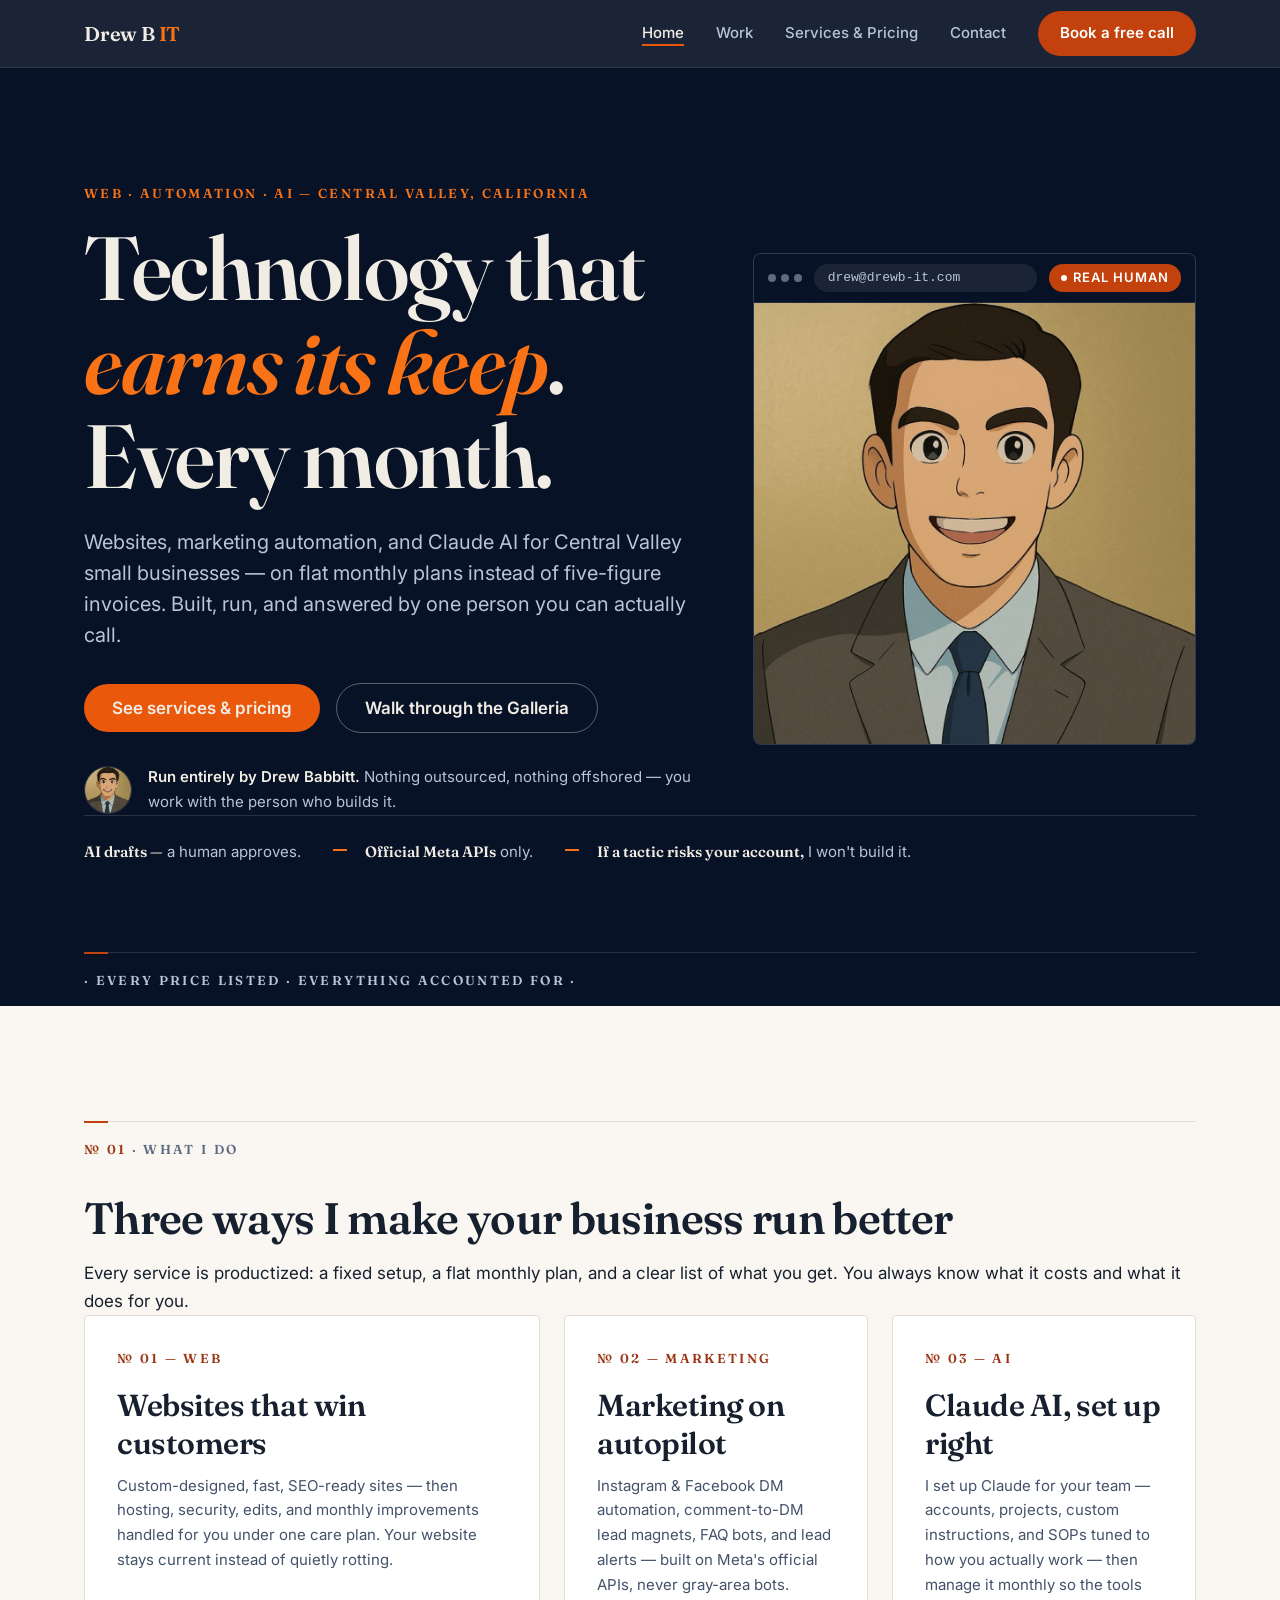
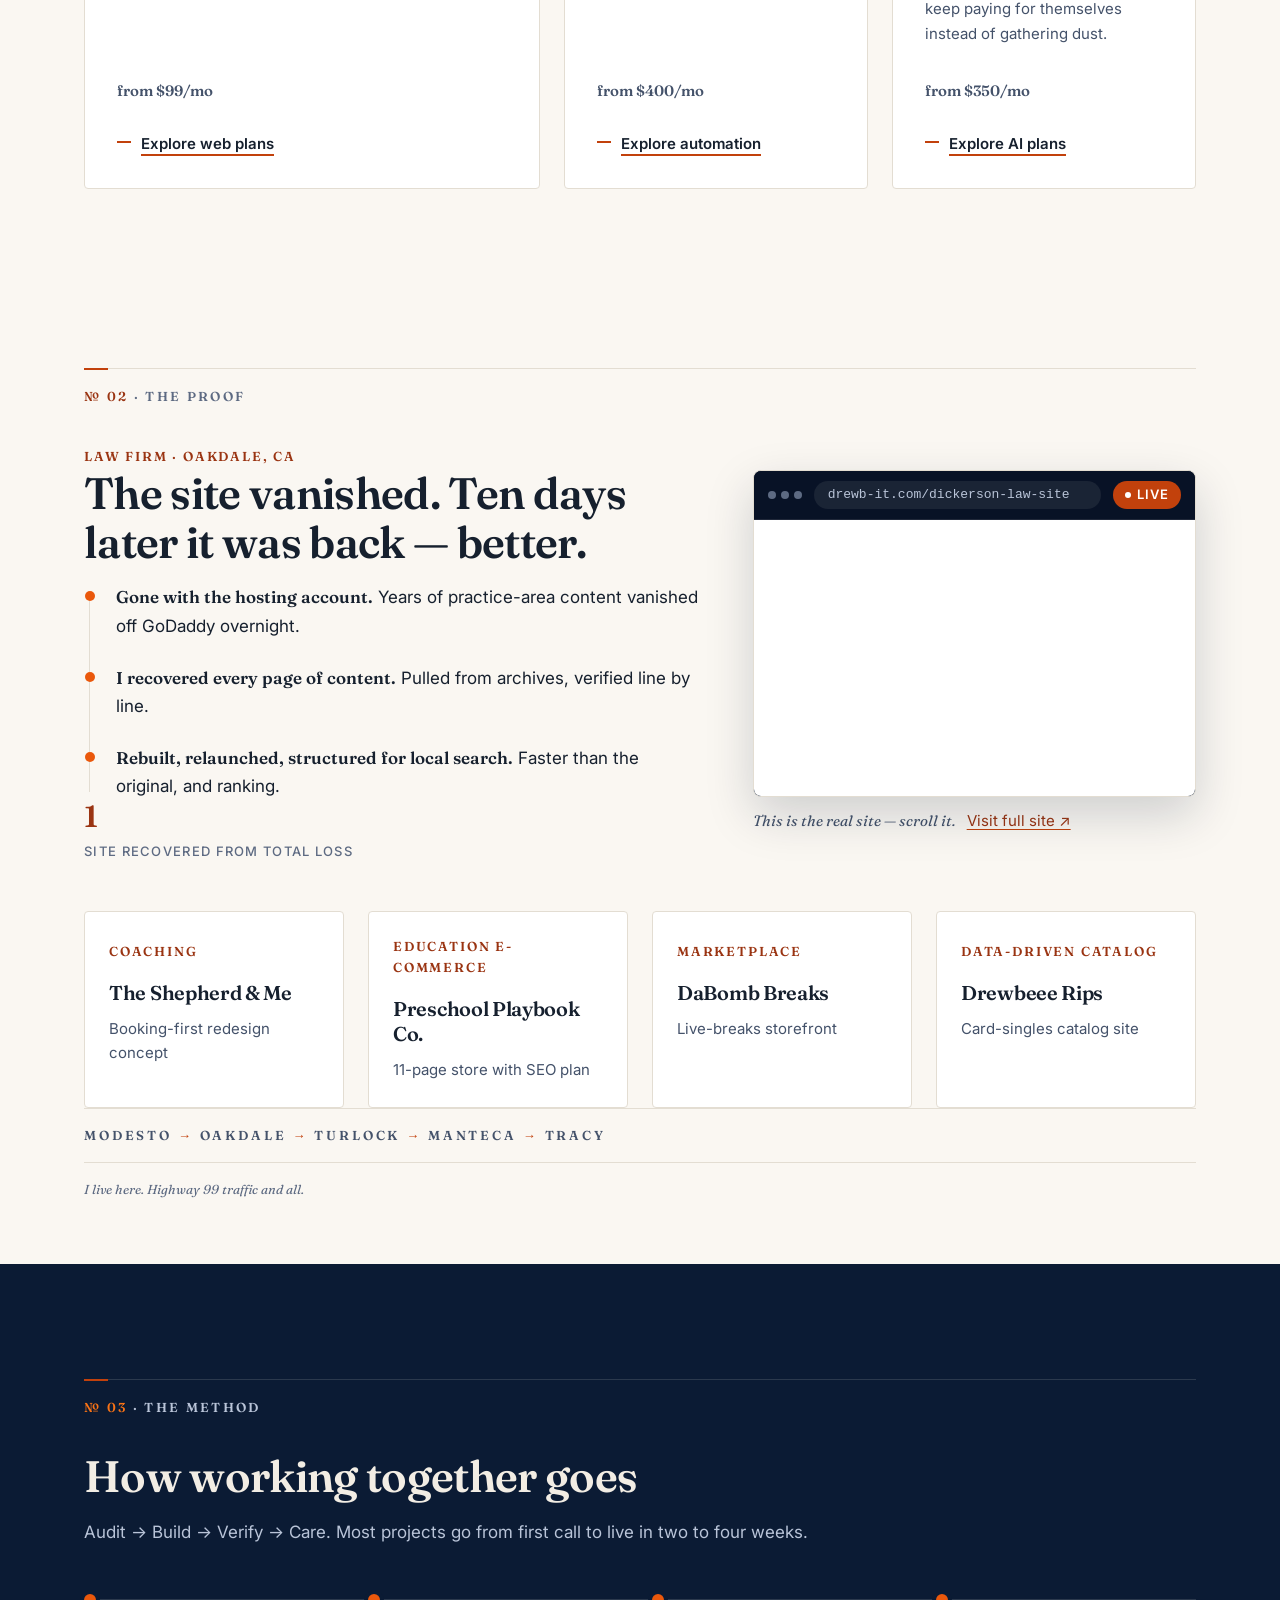
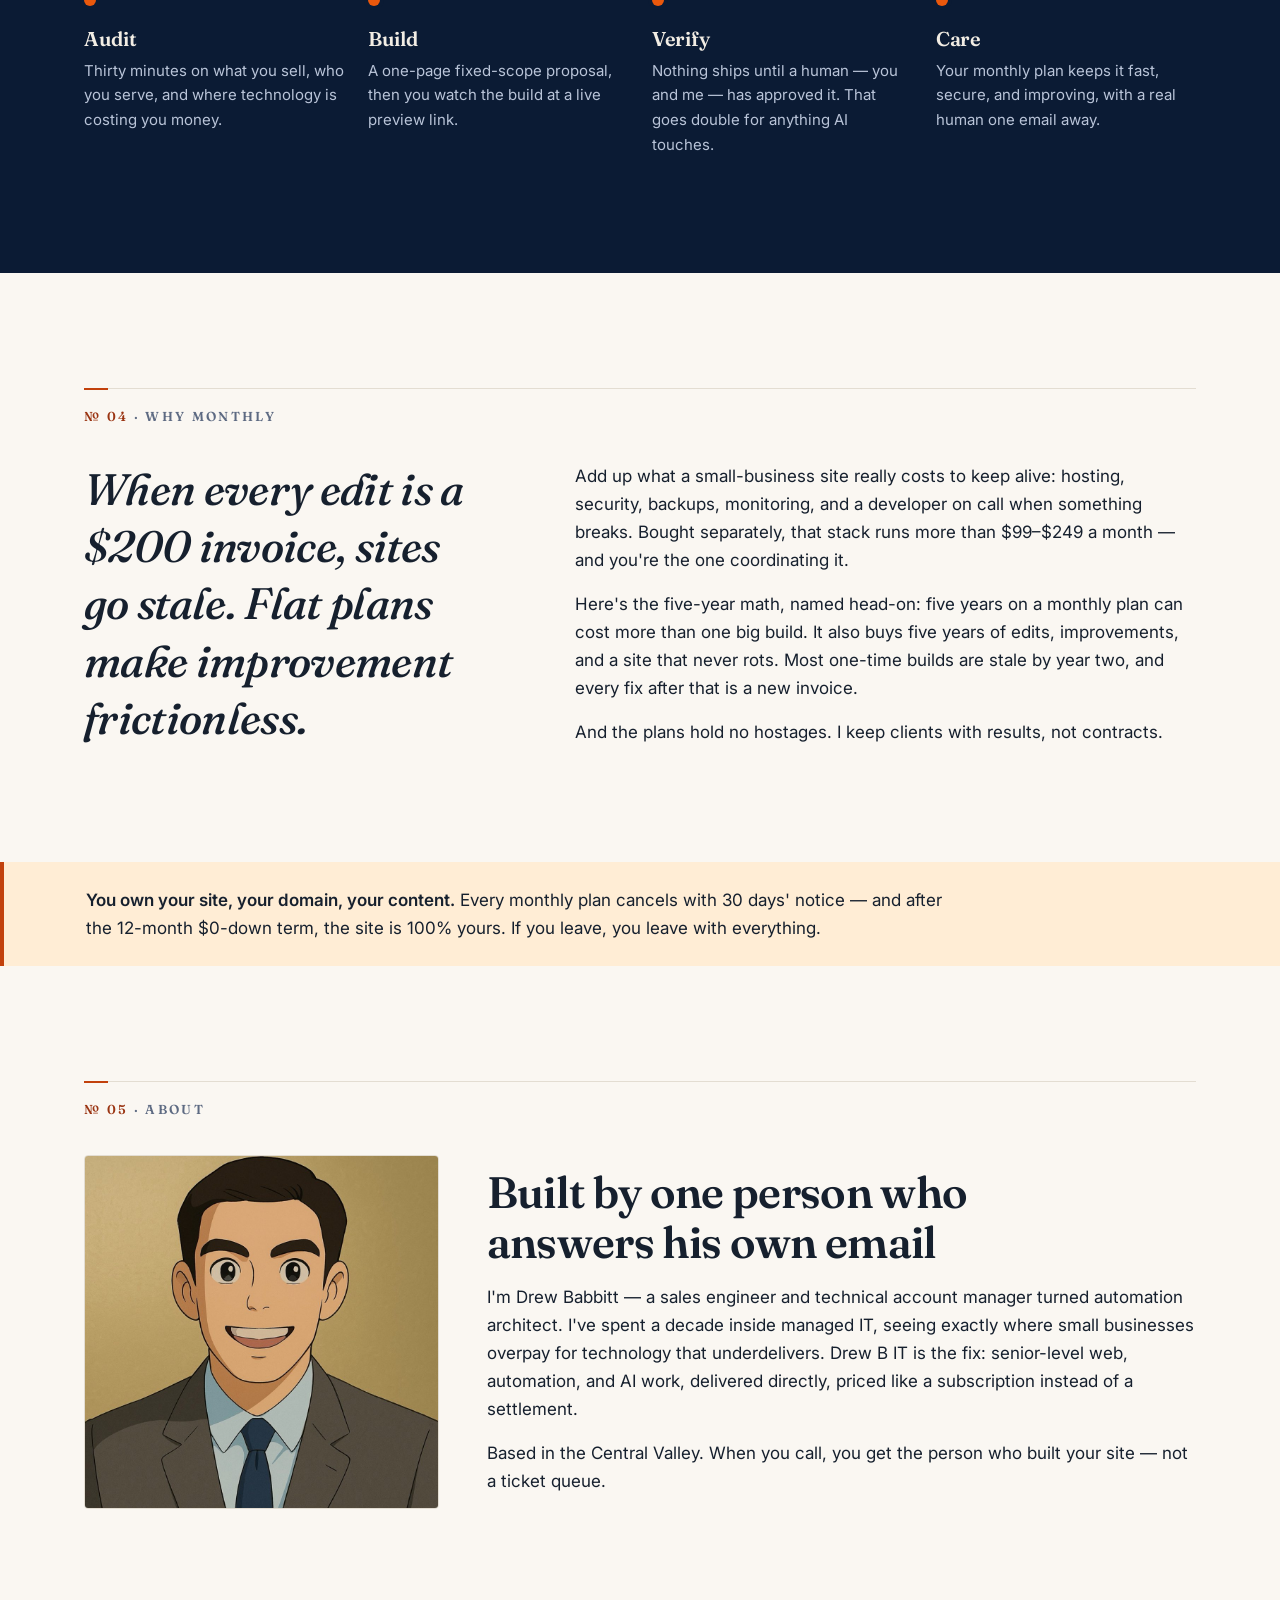
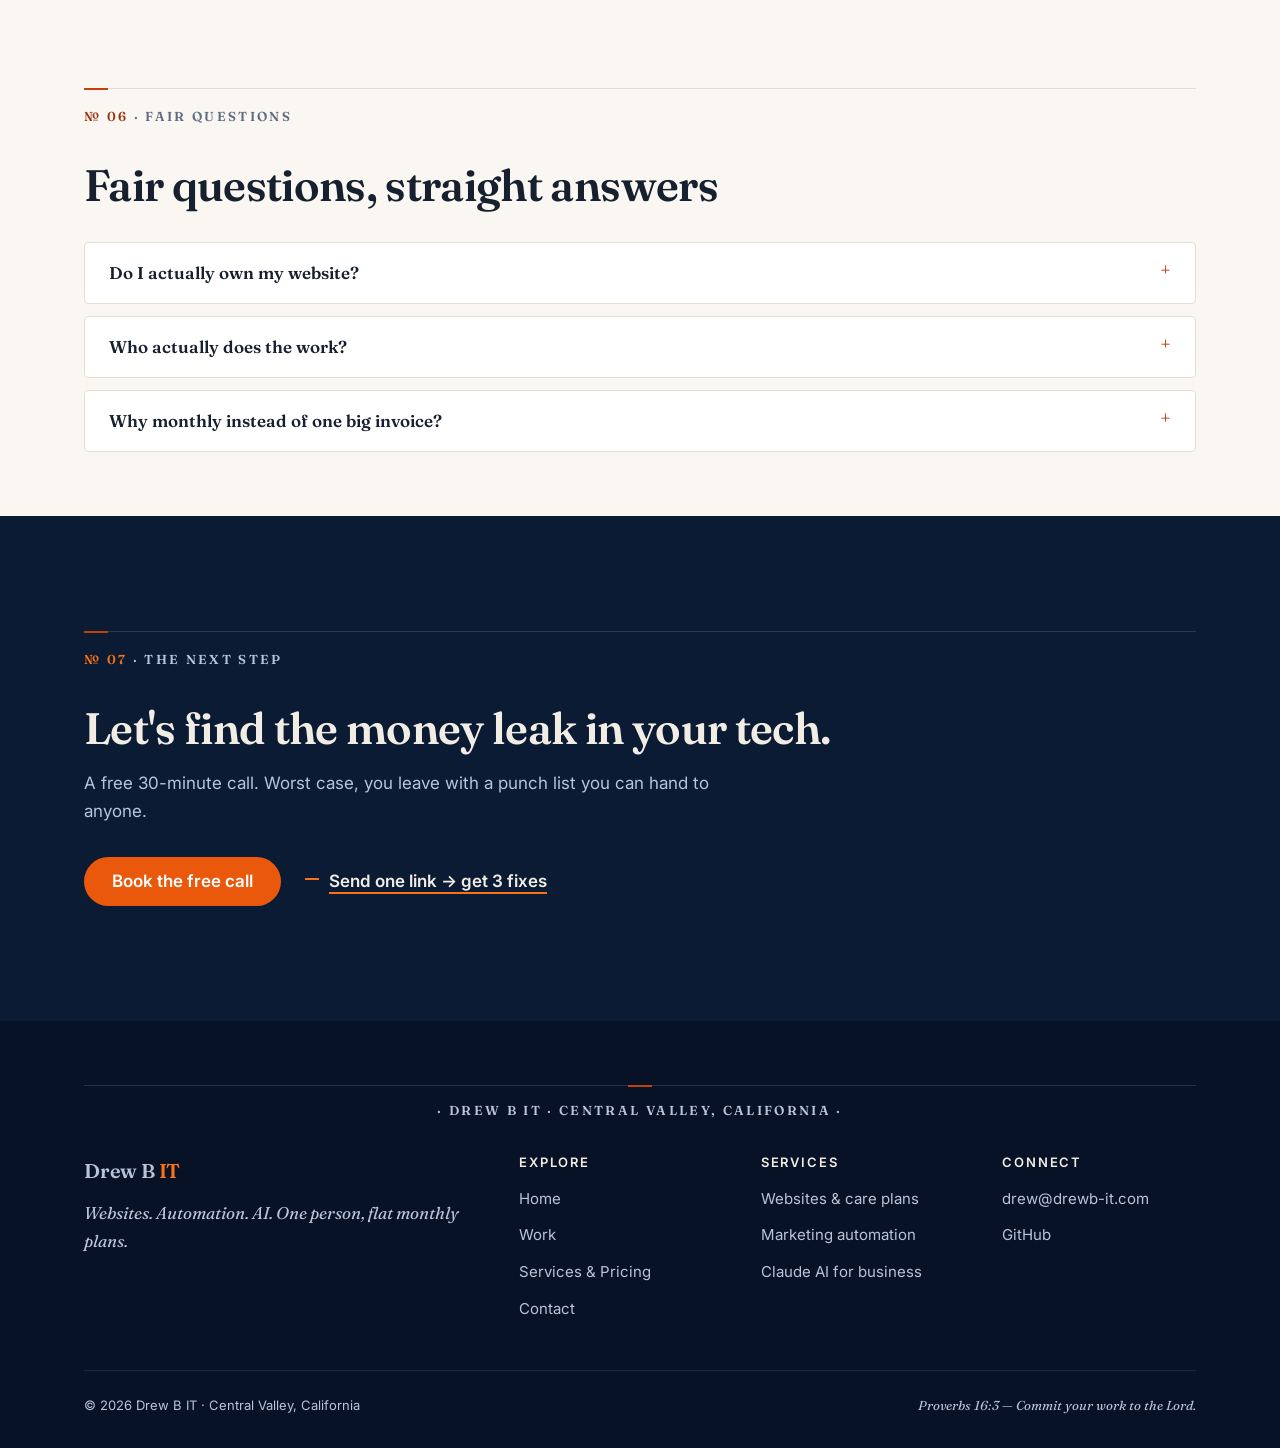
==== commit 5b033b25: "Studio 2.0 v2: research-driven premium rebuild ('The Ledger' design system) 13-agent workflow: marke" ====
--- a/index.html
+++ b/index.html
@@ -4,17 +4,22 @@
   <meta charset="UTF-8">
   <meta name="viewport" content="width=device-width, initial-scale=1.0">
   <title>Drew B IT — Websites, Automation &amp; AI for Small Business | Central Valley, CA</title>
-  <meta name="description" content="Drew B IT designs websites, marketing automation, and Claude AI systems for small businesses in California's Central Valley — on flat monthly plans, not five-figure invoices.">
+  <meta name="description" content="Drew B IT builds websites, marketing automation, and Claude AI systems for small businesses in California's Central Valley — Modesto, Oakdale, Turlock, Manteca, Tracy — on flat monthly plans, not five-figure invoices.">
   <link rel="canonical" href="https://drewb-it.com/">
   <meta property="og:type" content="website">
   <meta property="og:title" content="Drew B IT — Websites, Automation &amp; AI for Small Business">
-  <meta property="og:description" content="Websites that work, marketing on autopilot, and AI your team actually uses — on flat monthly plans.">
+  <meta property="og:description" content="Websites, marketing automation, and Claude AI for Central Valley small businesses — on flat monthly plans. Built, run, and answered by one person you can actually call.">
   <meta property="og:url" content="https://drewb-it.com/">
   <meta property="og:image" content="https://drewb-it.com/headshot.jpeg">
+  <link rel="icon" href="data:image/svg+xml,%3Csvg xmlns='http://www.w3.org/2000/svg' viewBox='0 0 64 64'%3E%3Crect width='64' height='64' rx='12' fill='%23081226'/%3E%3Ctext x='32' y='45' font-family='Georgia,serif' font-size='38' font-weight='600' fill='%23ea580c' text-anchor='middle'%3ED%3C/text%3E%3C/svg%3E">
   <link rel="preconnect" href="https://fonts.googleapis.com">
   <link rel="preconnect" href="https://fonts.gstatic.com" crossorigin>
-  <link href="https://fonts.googleapis.com/css2?family=Fraunces:ital,wght@0,500;0,600;0,700;1,500&family=Inter:wght@400;500;600;700&display=swap" rel="stylesheet">
+  <link href="https://fonts.googleapis.com/css2?family=Fraunces:ital,opsz,wght@0,9..144,400..700;1,9..144,400..700&family=Inter:wght@400;500;600&display=swap" rel="stylesheet">
   <link rel="stylesheet" href="styles.css">
+  <style>
+    /* Page-specific: hero portrait inside the live-frame device (square image, no 16/10 crop) */
+    .hero-portrait { width: 100%; height: auto; border-radius: 0; }
+  </style>
   <script type="application/ld+json">
   {
     "@context": "https://schema.org",
@@ -33,9 +38,12 @@
 
   <header class="site-header">
     <div class="wrap">
-      <a class="brand" href="/">Drew B <span class="dot">IT</span></a>
-      <button class="nav-toggle" aria-label="Toggle navigation" aria-expanded="false">☰</button>
-      <nav class="site-nav">
+      <a class="brand" href="/">Drew B <span class="brand__dot">IT</span></a>
+      <button class="nav-toggle" type="button" aria-label="Toggle navigation" aria-expanded="false">
+        <span class="nav-toggle__bar"></span>
+        <span class="nav-toggle__bar"></span>
+      </button>
+      <nav class="site-nav" aria-label="Main">
         <a href="/" aria-current="page">Home</a>
         <a href="/work.html">Work</a>
         <a href="/services.html">Services &amp; Pricing</a>
@@ -45,175 +53,299 @@
     </div>
   </header>
 
+  <main>
+
+  <!-- HERO -->
   <section class="hero">
     <div class="wrap">
-      <span class="kicker">Web · Automation · AI — Central Valley, CA</span>
-      <h1>Technology that <em>earns its keep</em>, every single month.</h1>
-      <p class="lede">Drew B IT builds websites that win customers, automations that answer while you sleep, and AI systems your team actually uses — on flat monthly plans instead of five-figure invoices. One partner, no agencies, no surprises.</p>
-      <div class="hero-actions">
-        <a class="btn btn-primary" href="/services.html">See services &amp; pricing</a>
-        <a class="btn btn-ghost" href="/work.html">View the work</a>
-      </div>
-      <div class="hero-proof">
-        <div class="stat"><strong>6</strong><span>live sites in the portfolio</span></div>
-        <div class="stat"><strong>10+ yrs</strong><span>IT, MSP &amp; sales engineering</span></div>
-        <div class="stat"><strong>1 day</strong><span>typical response time</span></div>
-        <div class="stat"><strong>$0</strong><span>surprise invoices, ever</span></div>
-      </div>
-    </div>
-  </section>
-
+      <div class="split split--7-5">
+        <div>
+          <span class="hero__kicker">Web · Automation · AI — Central Valley, California</span>
+          <h1>Technology that <em>earns its keep</em>. Every month.</h1>
+          <p class="hero__lede">Websites, marketing automation, and Claude AI for Central Valley small businesses — on flat monthly plans instead of five-figure invoices. Built, run, and answered by one person you can actually call.</p>
+          <div class="hero-actions">
+            <a class="btn btn-primary" href="/services.html">See services &amp; pricing</a>
+            <a class="btn btn-ghost" href="/work.html">Walk through the Galleria</a>
+          </div>
+          <p class="founder-line">
+            <img class="founder-line__thumb" src="headshot.jpeg" alt="Drew Babbitt" width="48" height="48">
+            <span><strong>Run entirely by Drew Babbitt.</strong> Nothing outsourced, nothing offshored — you work with the person who builds it.</span>
+          </p>
+        </div>
+        <figure class="live-frame">
+          <div class="live-frame__bar">
+            <span class="live-frame__dots"></span>
+            <span class="live-frame__url">drew@drewb-it.com</span>
+            <span class="live-badge">REAL HUMAN</span>
+          </div>
+          <img class="hero-portrait" src="headshot.jpeg" alt="Drew Babbitt, the one person behind Drew B IT" width="1000" height="1000" fetchpriority="high">
+        </figure>
+      </div>
+      <div class="trust-strip">
+        <span class="trust-strip__item"><strong>AI drafts —</strong> a human approves.</span>
+        <span class="trust-strip__item"><strong>Official Meta APIs</strong> only.</span>
+        <span class="trust-strip__item"><strong>If a tactic risks your account,</strong> I won't build it.</span>
+      </div>
+      <div class="ledger-line">
+        <span class="ledger-line__label">· Every price listed · Everything accounted for ·</span>
+      </div>
+    </div>
+  </section>
+
+  <!-- № 01 · WHAT I DO -->
   <section class="section">
     <div class="wrap">
-      <div class="section-head reveal">
+      <div class="ledger-line">
+        <span class="ledger-line__label"><strong>№ 01</strong> · What I Do</span>
+      </div>
+      <div class="reveal">
         <h2>Three ways I make your business run better</h2>
         <p>Every service is productized: a fixed setup, a flat monthly plan, and a clear list of what you get. You always know what it costs and what it does for you.</p>
       </div>
-      <div class="pillars">
-        <article class="pillar reveal">
-          <div class="num">01 — Web</div>
-          <h3>Websites that work</h3>
+      <div class="pillars reveal">
+        <article class="pillar">
+          <span class="pillar__num">№ 01 — Web</span>
+          <h3>Websites that win customers</h3>
           <p>Custom-designed, fast, SEO-ready sites — then hosting, security, edits, and monthly improvements handled for you under one care plan. Your website stays current instead of quietly rotting.</p>
-          <div class="from">Care plans from <strong>$99/mo</strong></div>
-          <a class="pillar-link" href="/services.html#web">Explore web plans →</a>
+          <p class="pillar__from">from $99/mo</p>
+          <a class="pillar-link" href="/services.html#web">Explore web plans</a>
         </article>
-        <article class="pillar reveal">
-          <div class="num">02 — Marketing</div>
+        <article class="pillar">
+          <span class="pillar__num">№ 02 — Marketing</span>
           <h3>Marketing on autopilot</h3>
-          <p>Instagram &amp; Facebook DM automation, comment-to-DM lead magnets, FAQ bots, and lead alerts — built on Meta's official APIs, never gray-area bots. Coming next: research agents that mine competitor posts and comments for warm sales leads.</p>
-          <div class="from">Autopilot from <strong>$400/mo</strong></div>
-          <a class="pillar-link" href="/services.html#social">Explore automation →</a>
+          <p>Instagram &amp; Facebook DM automation, comment-to-DM lead magnets, FAQ bots, and lead alerts — built on Meta's official APIs, never gray-area bots.</p>
+          <p class="pillar__from">from $400/mo</p>
+          <a class="pillar-link" href="/services.html#social">Explore automation</a>
         </article>
-        <article class="pillar reveal">
-          <div class="num">03 — AI</div>
-          <h3>Claude AI for business</h3>
+        <article class="pillar">
+          <span class="pillar__num">№ 03 — AI</span>
+          <h3>Claude AI, set up right</h3>
           <p>I set up Claude for your team — accounts, projects, custom instructions, and SOPs tuned to how you actually work — then manage it monthly so the tools keep paying for themselves instead of gathering dust.</p>
-          <div class="from">Managed AI from <strong>$350/mo</strong></div>
-          <a class="pillar-link" href="/services.html#ai">Explore AI plans →</a>
+          <p class="pillar__from">from $350/mo</p>
+          <a class="pillar-link" href="/services.html#ai">Explore AI plans</a>
         </article>
       </div>
     </div>
   </section>
 
-  <section class="section alt">
-    <div class="wrap">
-      <div class="section-head reveal">
-        <h2>Recent work</h2>
-        <p>Live sites, not mockups. Every preview below is the real thing, running in production right now.</p>
-      </div>
-      <div class="work-grid">
-        <a class="work-card reveal" href="https://drewb-it.com/dickerson-law-site/" target="_blank" rel="noopener">
-          <div class="work-preview">
-            <iframe src="https://drewb-it.com/dickerson-law-site/" title="Dickerson Law website preview" loading="lazy" tabindex="-1" aria-hidden="true"></iframe>
-            <div class="preview-veil">Visit live site ↗</div>
+  <!-- № 02 · THE PROOF -->
+  <section class="section section--tight">
+    <div class="wrap">
+      <div class="ledger-line">
+        <span class="ledger-line__label"><strong>№ 02</strong> · The Proof</span>
+      </div>
+      <div class="split split--7-5 reveal">
+        <div>
+          <span class="work-card__tag">Law firm · Oakdale, CA</span>
+          <h2>The site vanished. Ten days later it was back — better.</h2>
+          <ol class="timeline-3beat">
+            <li><strong>Gone with the hosting account.</strong> Years of practice-area content vanished off GoDaddy overnight.</li>
+            <li><strong>I recovered every page of content.</strong> Pulled from archives, verified line by line.</li>
+            <li><strong>Rebuilt, relaunched, structured for local search.</strong> Faster than the original, and ranking.</li>
+          </ol>
+          <div class="stat-row">
+            <div class="stat">
+              <span class="stat__num">1</span>
+              <span class="stat__label">site recovered from total loss</span>
+            </div>
           </div>
-          <div class="work-body">
-            <div class="work-tag">Law Firm · Full Rebuild</div>
-            <h3>Dickerson Law, Inc</h3>
-            <p>Complete recovery and redesign for an Oakdale, CA law firm — labor &amp; employment, real estate, business, and estate planning practice areas with local SEO structure.</p>
-            <div class="work-meta">Design · SEO · Content recovery</div>
-          </div>
+        </div>
+        <div>
+          <figure class="live-frame" data-src="https://drewb-it.com/dickerson-law-site/" data-title="Dickerson Law, Inc — live site" data-autoload>
+            <div class="live-frame__bar">
+              <span class="live-frame__dots"></span>
+              <span class="live-frame__url">drewb-it.com/dickerson-law-site</span>
+              <span class="live-badge">LIVE</span>
+            </div>
+            <div class="live-frame__viewport">
+              <button class="frame-poster" type="button">
+                <span class="frame-poster__initial" aria-hidden="true">D</span>
+                <span class="work-card__tag">Law firm · Oakdale, CA</span>
+                <strong>Dickerson Law, Inc</strong>
+                <span class="frame-poster__load">▶ Load the live site</span>
+              </button>
+            </div>
+          </figure>
+          <p class="frame-caption"><em>This is the real site — scroll it.</em> <a href="https://drewb-it.com/dickerson-law-site/" target="_blank" rel="noopener">Visit full site ↗</a></p>
+        </div>
+      </div>
+
+      <div class="work-row reveal">
+        <a class="work-card" href="/work.html">
+          <span class="work-card__tag">Coaching</span>
+          <h3>The Shepherd &amp; Me</h3>
+          <p class="work-card__meta">Booking-first redesign concept</p>
         </a>
-        <a class="work-card reveal" href="https://drewb-it.com/shepherdandme/" target="_blank" rel="noopener">
-          <div class="work-preview">
-            <iframe src="https://drewb-it.com/shepherdandme/" title="The Shepherd and Me website preview" loading="lazy" tabindex="-1" aria-hidden="true"></iframe>
-            <div class="preview-veil">Visit live site ↗</div>
-          </div>
-          <div class="work-body">
-            <div class="work-tag">Coaching · Redesign Concept</div>
-            <h3>The Shepherd &amp; Me</h3>
-            <p>Faith-based coaching brand with warm photography, booking-first layout, and a story-driven structure built to convert visitors into free-session bookings.</p>
-            <div class="work-meta">Design · Branding · Conversion</div>
-          </div>
+        <a class="work-card" href="/work.html">
+          <span class="work-card__tag">Education e-commerce</span>
+          <h3>Preschool Playbook Co.</h3>
+          <p class="work-card__meta">11-page store with SEO plan</p>
         </a>
-      </div>
-      <p class="reveal" style="margin-top:36px;"><a class="btn btn-outline" href="/work.html">See the full galleria →</a></p>
-    </div>
-  </section>
-
-  <section class="section dark">
-    <div class="wrap">
-      <div class="section-head reveal">
+        <a class="work-card" href="/work.html">
+          <span class="work-card__tag">Marketplace</span>
+          <h3>DaBomb Breaks</h3>
+          <p class="work-card__meta">Live-breaks storefront</p>
+        </a>
+        <a class="work-card" href="/work.html">
+          <span class="work-card__tag">Data-driven catalog</span>
+          <h3>Drewbeee Rips</h3>
+          <p class="work-card__meta">Card-singles catalog site</p>
+        </a>
+      </div>
+
+      <div class="reveal">
+        <p class="route-line">Modesto <b>→</b> Oakdale <b>→</b> Turlock <b>→</b> Manteca <b>→</b> Tracy</p>
+        <p class="ladder-line">I live here. Highway 99 traffic and all.</p>
+      </div>
+    </div>
+  </section>
+
+  <!-- № 03 · THE METHOD — dark band -->
+  <section class="section section--dark">
+    <div class="wrap">
+      <div class="ledger-line">
+        <span class="ledger-line__label"><strong>№ 03</strong> · The Method</span>
+      </div>
+      <div class="reveal">
         <h2>How working together goes</h2>
-        <p>A simple, honest process. Most projects go from first call to live in two to four weeks.</p>
-      </div>
-      <div class="steps">
-        <div class="step reveal">
-          <h3>Free discovery call</h3>
+        <p>Audit → Build → Verify → Care. Most projects go from first call to live in two to four weeks.</p>
+      </div>
+      <div class="process reveal">
+        <span class="process__spine"></span>
+        <div class="process__step">
+          <span class="process__node"></span>
+          <h3>Audit</h3>
           <p>Thirty minutes on what you sell, who you serve, and where technology is costing you money.</p>
         </div>
-        <div class="step reveal">
-          <h3>Fixed-scope proposal</h3>
-          <p>One page: what I'll build, what it costs, what you get every month. No hourly mystery billing.</p>
-        </div>
-        <div class="step reveal">
-          <h3>Build &amp; launch</h3>
-          <p>You see progress at a live preview link the whole way. We launch when you love it.</p>
-        </div>
-        <div class="step reveal">
-          <h3>Care &amp; grow</h3>
-          <p>Your monthly plan keeps everything fast, secure, and improving — with a real human one email away.</p>
-        </div>
-      </div>
-    </div>
-  </section>
-
+        <div class="process__step">
+          <span class="process__node"></span>
+          <h3>Build</h3>
+          <p>A one-page fixed-scope proposal, then you watch the build at a live preview link.</p>
+        </div>
+        <div class="process__step">
+          <span class="process__node"></span>
+          <h3>Verify</h3>
+          <p>Nothing ships until a human — you and me — has approved it. That goes double for anything AI touches.</p>
+        </div>
+        <div class="process__step">
+          <span class="process__node"></span>
+          <h3>Care</h3>
+          <p>Your monthly plan keeps it fast, secure, and improving, with a real human one email away.</p>
+        </div>
+      </div>
+    </div>
+  </section>
+
+  <!-- № 04 · WHY MONTHLY — pure typography -->
   <section class="section">
     <div class="wrap">
+      <div class="ledger-line">
+        <span class="ledger-line__label"><strong>№ 04</strong> · Why Monthly</span>
+      </div>
+      <div class="split split--5-7 reveal">
+        <blockquote class="pull-quote">When every edit is a $200 invoice, sites go stale. Flat plans make improvement frictionless.</blockquote>
+        <div>
+          <p>Add up what a small-business site really costs to keep alive: hosting, security, backups, monitoring, and a developer on call when something breaks. Bought separately, that stack runs more than $99–$249 a month — and you're the one coordinating it.</p>
+          <p>Here's the five-year math, named head-on: five years on a monthly plan can cost more than one big build. It also buys five years of edits, improvements, and a site that never rots. Most one-time builds are stale by year two, and every fix after that is a new invoice.</p>
+          <p>And the plans hold no hostages. I keep clients with results, not contracts.</p>
+        </div>
+      </div>
+    </div>
+  </section>
+
+  <div class="own-strip">
+    <div class="wrap">
+      <p><strong>You own your site, your domain, your content.</strong> Every monthly plan cancels with 30 days' notice — and after the 12-month $0-down term, the site is 100% yours. If you leave, you leave with everything.</p>
+    </div>
+  </div>
+
+  <!-- № 05 · ABOUT -->
+  <section class="section">
+    <div class="wrap">
+      <div class="ledger-line">
+        <span class="ledger-line__label"><strong>№ 05</strong> · About</span>
+      </div>
       <div class="about-strip reveal">
-        <img src="headshot.jpeg" alt="Drew Babbitt, founder of Drew B IT">
+        <img src="headshot.jpeg" alt="Drew Babbitt, founder of Drew B IT" width="1000" height="1000" loading="lazy">
         <div>
           <h2>Built by one person who answers his own email</h2>
           <p>I'm Drew Babbitt — a sales engineer and technical account manager turned automation architect. I've spent a decade inside managed IT, seeing exactly where small businesses overpay for technology that underdelivers. Drew B IT is the fix: senior-level web, automation, and AI work, delivered directly, priced like a subscription instead of a settlement.</p>
-          <p>When you call, you get the person who built your site — not a ticket queue.</p>
-          <div class="values">
-            <span class="chip">Faith</span>
-            <span class="chip">Family</span>
-            <span class="chip">Technology</span>
-            <span class="chip">Central Valley proud</span>
-          </div>
-        </div>
-      </div>
-    </div>
-  </section>
-
-  <section class="section" style="padding-top:0;">
-    <div class="wrap">
-      <div class="cta-band reveal">
-        <div>
-          <h2>Let's find the money leak in your tech.</h2>
-          <p>A free 30-minute call. Worst case, you leave with a punch list you can hand to anyone.</p>
-        </div>
-        <a class="btn btn-primary" href="/contact.html">Book your free call</a>
-      </div>
-    </div>
-  </section>
+          <p>Based in the Central Valley. When you call, you get the person who built your site — not a ticket queue.</p>
+        </div>
+      </div>
+    </div>
+  </section>
+
+  <!-- № 06 · FAIR QUESTIONS -->
+  <section class="section section--tight">
+    <div class="wrap">
+      <div class="ledger-line">
+        <span class="ledger-line__label"><strong>№ 06</strong> · Fair Questions</span>
+      </div>
+      <h2 class="reveal">Fair questions, straight answers</h2>
+      <div class="faq reveal">
+        <details>
+          <summary class="faq__summary">Do I actually own my website?</summary>
+          <p>Yes. Your site, your domain, your content — all of it. Monthly plans cancel with 30 days' notice, and after the 12-month $0-down term the site is 100% yours. If you leave, you leave with everything.</p>
+        </details>
+        <details>
+          <summary class="faq__summary">Who actually does the work?</summary>
+          <p>I do. Nothing outsourced, nothing offshored, no junior handoffs. When you email, I'm the one who replies — not a ticket queue with my name on it.</p>
+        </details>
+        <details>
+          <summary class="faq__summary">Why monthly instead of one big invoice?</summary>
+          <p>Because sites that cost $200 per edit go stale. A flat plan bundles hosting, security, backups, monitoring, and ongoing improvements into one line item — so the site keeps getting better instead of quietly rotting. Full pricing is on the <a href="/services.html">services page</a>, every number public.</p>
+        </details>
+      </div>
+    </div>
+  </section>
+
+  <!-- CTA BAND -->
+  <section class="cta-band">
+    <div class="wrap">
+      <div class="ledger-line">
+        <span class="ledger-line__label"><strong>№ 07</strong> · The Next Step</span>
+      </div>
+      <h2>Let's find the money leak in your tech.</h2>
+      <p>A free 30-minute call. Worst case, you leave with a punch list you can hand to anyone.</p>
+      <div class="cta-band__actions">
+        <a class="btn btn-primary" href="/contact.html">Book the free call</a>
+        <a class="btn-text" href="mailto:drew@drewb-it.com?subject=One%20link%2C%20three%20fixes">Send one link → get 3 fixes</a>
+      </div>
+    </div>
+  </section>
+
+  </main>
 
   <footer class="site-footer">
     <div class="wrap">
+      <div class="ledger-line ledger-line--footer">
+        <span class="ledger-line__label">· Drew B IT · Central Valley, California ·</span>
+      </div>
       <div class="footer-grid">
         <div>
-          <h4>Drew B IT</h4>
-          <p class="footer-tag">Websites. Automation. AI. One partner, flat monthly plans.</p>
-        </div>
-        <div>
-          <h4>Explore</h4>
+          <a class="brand" href="/">Drew B <span class="brand__dot">IT</span></a>
+          <p class="footer-tag">Websites. Automation. AI. One person, flat monthly plans.</p>
+        </div>
+        <div>
+          <h3>Explore</h3>
           <ul>
+            <li><a href="/">Home</a></li>
             <li><a href="/work.html">Work</a></li>
             <li><a href="/services.html">Services &amp; Pricing</a></li>
             <li><a href="/contact.html">Contact</a></li>
           </ul>
         </div>
         <div>
-          <h4>Services</h4>
+          <h3>Services</h3>
           <ul>
-            <li><a href="/services.html#web">Web design &amp; care</a></li>
+            <li><a href="/services.html#web">Websites &amp; care plans</a></li>
             <li><a href="/services.html#social">Marketing automation</a></li>
             <li><a href="/services.html#ai">Claude AI for business</a></li>
           </ul>
         </div>
         <div>
-          <h4>Connect</h4>
+          <h3>Connect</h3>
           <ul>
             <li><a href="mailto:drew@drewb-it.com">drew@drewb-it.com</a></li>
             <li><a href="https://github.com/drewbabbitt" target="_blank" rel="noopener">GitHub</a></li>
@@ -222,7 +354,7 @@
       </div>
       <div class="footer-bottom">
         <span>© <span data-year>2026</span> Drew B IT · Central Valley, California</span>
-        <span>Proverbs 16:3 — Commit your work to the Lord.</span>
+        <span><em>Proverbs 16:3 — Commit your work to the Lord.</em></span>
       </div>
     </div>
   </footer>
--- a/styles.css
+++ b/styles.css
@@ -1,45 +1,76 @@
-/* ============================================================
-   Drew B IT — Studio 2.0 design system
-   Vanilla CSS, no build step. Light-first with deep-navy hero.
-   ============================================================ */
-
+/* ============================================================================
+   DREW B IT — Design System v2 "The Ledger"
+   Vanilla CSS, no build step. Implements DESIGN_BRIEF.md exactly.
+
+   Every page must load the fonts with this exact block in <head>:
+     <link rel="preconnect" href="https://fonts.googleapis.com">
+     <link rel="preconnect" href="https://fonts.gstatic.com" crossorigin>
+     <link href="https://fonts.googleapis.com/css2?family=Fraunces:ital,opsz,wght@0,9..144,400..700;1,9..144,400..700&family=Inter:wght@400;500;600&display=swap" rel="stylesheet">
+   ========================================================================== */
+
+/* ============================================================
+   01 · TOKENS
+   ============================================================ */
 :root {
   /* Brand */
-  --navy-950: #081226;
-  --navy-900: #0b1b34;
-  --navy-800: #12294e;
-  --navy-700: #1c3a6b;
+  --navy-950: #081226;   /* page-dark, footer, hero */
+  --navy-900: #0b1b34;   /* dark band surface     */
+  --navy-800: #12294e;   /* dark card surface     */
+  --navy-700: #1c3a6b;   /* dark hover/border     */
   --navy-100: #dbe4f3;
-  --orange-600: #c2410c;
-  --orange-500: #ea580c;
-  --orange-400: #f97316;
+
+  --orange-700: #9a3412; /* orange text on light surfaces (AA-safe small text) */
+  --orange-600: #c2410c; /* rules, ticks, large-text accent on light */
+  --orange-500: #ea580c; /* CTA fills, badges, LIVE pulse */
+  --orange-400: #f97316; /* accent on DARK surfaces only (large text/ticks) */
   --orange-100: #ffedd5;
 
-  /* Neutrals */
-  --paper: #faf8f4;
-  --surface: #ffffff;
-  --ink: #16202e;
-  --ink-soft: #455264;
-  --ink-faint: #66738a;
-  --line: #e5e1d8;
+  /* Neutrals — warm paper, never pure #fff/#000 */
+  --paper:     #faf7f2;
+  --surface:   #ffffff;
+  --ink:       #16202e;
+  --ink-soft:  #44526a;
+  --ink-faint: #5d6a82; /* ≥4.5:1 on --paper for text-xs labels */
+  --line:      #e3ddd2;
 
   /* On-dark */
-  --on-dark: #f4f6fb;
+  --on-dark:      #f2ede4;
   --on-dark-soft: #b9c4d8;
-
-  /* Type */
+  --line-dark:    rgba(242, 237, 228, 0.14);
+  --hairline-dark: rgba(242, 237, 228, 0.10);
+
+  /* Type scale — the ONLY font sizes in this file */
+  --text-xs:   0.8125rem;
+  --text-sm:   0.9375rem;
+  --text-base: 1.0625rem;
+  --text-lg:   1.25rem;
+  --display-sm: clamp(1.5rem, 2.4vw, 1.9rem);
+  --display-md: clamp(2rem, 3.6vw, 2.75rem);
+  --display-lg: clamp(2.6rem, 5vw, 4rem);
+  --display-xl: clamp(3rem, 7vw, 5.75rem);
+  --display-price: clamp(2.6rem, 4vw, 3.5rem);
+
+  /* Font stacks */
   --font-display: "Fraunces", Georgia, serif;
-  --font-body: "Inter", -apple-system, BlinkMacSystemFont, "Segoe UI", sans-serif;
-
-  /* Rhythm */
-  --radius: 14px;
-  --radius-lg: 22px;
-  --shadow-sm: 0 1px 3px rgba(11, 27, 52, 0.08);
-  --shadow-md: 0 6px 24px rgba(11, 27, 52, 0.10);
-  --shadow-lg: 0 18px 48px rgba(11, 27, 52, 0.16);
-  --wrap: 1120px;
-}
-
+  --font-body: "Inter", -apple-system, "Segoe UI", sans-serif;
+
+  /* Spacing */
+  --s-1: 4px;  --s-2: 8px;  --s-3: 12px; --s-4: 16px; --s-5: 24px;
+  --s-6: 32px; --s-7: 48px; --s-8: 64px; --s-9: 96px;
+  --section-pad: clamp(72px, 9vw, 128px);
+  --wrap: 1160px;
+
+  /* Radius & shadow vocabulary — physical, not floating */
+  --radius-card: 4px;
+  --radius-pill: 999px;
+  --radius-media: 8px;
+  --shadow-featured: 0 12px 32px rgba(11, 27, 52, 0.12);
+  --shadow-frame: 0 18px 48px rgba(11, 27, 52, 0.18);
+}
+
+/* ============================================================
+   02 · RESET & BASE
+   ============================================================ */
 *, *::before, *::after { box-sizing: border-box; }
 
 html { scroll-behavior: smooth; }
@@ -47,610 +78,1720 @@
 body {
   margin: 0;
   font-family: var(--font-body);
-  font-size: 1.0625rem;
+  font-size: var(--text-base);
+  font-weight: 400;
   line-height: 1.65;
   color: var(--ink);
   background: var(--paper);
   -webkit-font-smoothing: antialiased;
-}
-
-img { max-width: 100%; display: block; }
-
-a { color: var(--orange-600); text-decoration: none; }
-a:hover { text-decoration: underline; }
-
+  text-rendering: optimizeLegibility;
+}
+
+img { max-width: 100%; height: auto; display: block; }
+iframe { border: 0; display: block; }
+figure, blockquote { margin: 0; }
+figcaption { margin-top: var(--s-3); }
+ul, ol { margin: 0; padding: 0; }
+p { margin: 0 0 var(--s-4); }
+p:last-child { margin-bottom: 0; }
+
+a { color: var(--orange-700); text-decoration-color: var(--orange-600); text-underline-offset: 3px; }
+a:hover { color: var(--orange-600); }
+
+strong { font-weight: 600; }
+
+/* Site-wide focus ring — no exceptions */
+:focus-visible {
+  outline: 2px solid var(--orange-500);
+  outline-offset: 3px;
+}
+
+/* ============================================================
+   03 · TYPOGRAPHY
+   ============================================================ */
 h1, h2, h3, h4 {
   font-family: var(--font-display);
-  font-weight: 600;
-  line-height: 1.15;
-  margin: 0 0 0.6em;
+  font-optical-sizing: auto;
+  font-weight: 600;
+  letter-spacing: -0.015em;
+  margin: 0 0 var(--s-4);
   color: var(--ink);
-  letter-spacing: -0.01em;
-}
-
-p { margin: 0 0 1em; }
-
-.wrap { max-width: var(--wrap); margin: 0 auto; padding: 0 24px; }
-
-/* ---------- Header ---------- */
-
+}
+
+h1, h2 { text-wrap: balance; }
+
+h1 { font-size: var(--display-lg); line-height: 1.12; }
+h2 { font-size: var(--display-md); line-height: 1.12; }
+h3 { font-size: var(--display-sm); line-height: 1.25; }
+h4 { font-size: var(--text-lg); line-height: 1.3; }
+
+/* Italic Fraunces is the emphasis voice */
+em {
+  font-family: var(--font-display);
+  font-style: italic;
+}
+
+/* ============================================================
+   04 · LAYOUT
+   ============================================================ */
+.wrap {
+  max-width: var(--wrap);
+  margin: 0 auto;
+  padding-left: var(--s-5);
+  padding-right: var(--s-5);
+}
+
+.section { padding: var(--section-pad) 0; }
+.section--tight { padding: calc(var(--section-pad) * 0.55) 0; }
+
+.section--dark {
+  background: var(--navy-900);
+  color: var(--on-dark-soft);
+}
+.section--dark h1, .section--dark h2, .section--dark h3, .section--dark h4 { color: var(--on-dark); }
+.section--dark a { color: var(--on-dark); text-decoration-color: var(--orange-400); }
+.section--dark a:hover { color: var(--orange-400); }
+
+/* Asymmetric splits */
+.split {
+  display: grid;
+  grid-template-columns: 1fr 1fr;
+  column-gap: var(--s-7);
+  row-gap: var(--s-6);
+  align-items: center;
+}
+.split--7-5 { grid-template-columns: 7fr 5fr; }
+.split--5-7 { grid-template-columns: 5fr 7fr; }
+
+/* Bento — asymmetric cell grid, identical gutters */
+.bento {
+  display: grid;
+  grid-template-columns: 1.5fr 1fr 1fr;
+  gap: var(--s-5);
+  align-items: stretch;
+}
+
+.stack { display: grid; gap: var(--s-6); }
+
+/* ============================================================
+   05 · LEDGER SYSTEM — Signature Move #1
+   Markup:
+   <div class="ledger-line"><span class="ledger-line__label">
+     <strong>№ 01</strong> · The Work</span></div>
+   ============================================================ */
+.ledger-line {
+  position: relative;
+  border-top: 1px solid var(--line);
+  padding-top: var(--s-3);
+  margin-bottom: var(--s-6);
+}
+.ledger-line::before {
+  content: "";
+  position: absolute;
+  top: -1px;
+  left: 0;
+  width: 24px;
+  height: 2px;
+  background: var(--orange-600);
+}
+.ledger-line__label {
+  display: inline-block;
+  font-family: var(--font-display);
+  font-weight: 600;
+  font-size: var(--text-xs);
+  letter-spacing: 0.18em;
+  text-transform: uppercase;
+  color: var(--ink-faint);
+}
+/* The "№ 01" numeral sits in a <strong> inside the label */
+.ledger-line__label strong {
+  font-weight: 600;
+  color: var(--orange-700);
+}
+
+.ledger-line--dark,
+.section--dark .ledger-line,
+.hero .ledger-line,
+.cta-band .ledger-line,
+.site-footer .ledger-line {
+  border-top-color: var(--line-dark);
+}
+.ledger-line--dark .ledger-line__label,
+.section--dark .ledger-line__label,
+.hero .ledger-line__label,
+.cta-band .ledger-line__label,
+.site-footer .ledger-line__label { color: var(--on-dark-soft); }
+.ledger-line--dark .ledger-line__label strong,
+.section--dark .ledger-line__label strong,
+.hero .ledger-line__label strong,
+.cta-band .ledger-line__label strong,
+.site-footer .ledger-line__label strong { color: var(--orange-400); }
+
+/* Footer's closing, unnumbered ledger line */
+.ledger-line--footer { margin-bottom: var(--s-6); text-align: center; }
+.ledger-line--footer::before { left: 50%; transform: translateX(-50%); }
+
+/* ============================================================
+   06 · HEADER / NAV
+   ============================================================ */
 .site-header {
   position: sticky;
   top: 0;
-  z-index: 50;
+  z-index: 100;
+  height: 68px;
   background: rgba(8, 18, 38, 0.92);
+  -webkit-backdrop-filter: blur(12px);
   backdrop-filter: blur(12px);
-  border-bottom: 1px solid rgba(255, 255, 255, 0.08);
-}
-
+  border-bottom: 1px solid var(--hairline-dark);
+}
 .site-header .wrap {
   display: flex;
   align-items: center;
   justify-content: space-between;
-  height: 68px;
+  gap: var(--s-5);
+  height: 100%;
 }
 
 .brand {
   font-family: var(--font-display);
-  font-size: 1.35rem;
-  font-weight: 700;
+  font-optical-sizing: auto;
+  font-weight: 600;
+  font-size: var(--text-lg);
+  letter-spacing: -0.01em;
   color: var(--on-dark);
-  letter-spacing: 0.01em;
-}
-.brand:hover { text-decoration: none; }
-.brand .dot { color: var(--orange-400); }
-
-.site-nav { display: flex; align-items: center; gap: 28px; }
-
+  text-decoration: none;
+  white-space: nowrap;
+}
+.brand:hover { color: var(--on-dark); }
+.brand__dot { color: var(--orange-400); } /* the "IT" */
+
+.site-nav {
+  display: flex;
+  align-items: center;
+  gap: var(--s-6);
+}
 .site-nav a {
+  font-size: var(--text-sm);
+  font-weight: 500;
   color: var(--on-dark-soft);
-  font-size: 0.95rem;
-  font-weight: 500;
-}
-.site-nav a:hover { color: var(--on-dark); text-decoration: none; }
-.site-nav a[aria-current="page"] { color: var(--on-dark); }
-.site-nav a[aria-current="page"]::after {
-  content: "";
-  display: block;
-  height: 2px;
-  margin-top: 2px;
-  background: var(--orange-400);
-  border-radius: 2px;
-}
-
+  text-decoration: none;
+  padding: var(--s-1) 0;
+}
+.site-nav a:hover { color: var(--on-dark); }
+/* Current page: 2px orange underline offset 6px */
+.site-nav a[aria-current="page"] {
+  color: var(--on-dark);
+  text-decoration: underline;
+  text-decoration-color: var(--orange-500);
+  text-decoration-thickness: 2px;
+  text-underline-offset: 6px;
+}
+
+.site-nav .nav-cta,
 .nav-cta {
+  font-family: var(--font-body);
+  font-size: var(--text-sm);
+  font-weight: 600;
+  color: #ffffff;
+  background: var(--orange-600); /* AA on white text at text-sm */
+  border-radius: var(--radius-pill);
+  padding: 10px 22px;
+  text-decoration: none;
+  transition: background 200ms ease, transform 150ms ease;
+}
+.site-nav .nav-cta:hover,
+.nav-cta:hover {
+  color: #ffffff;
   background: var(--orange-500);
-  color: #fff !important;
-  padding: 9px 18px;
-  border-radius: 999px;
-  font-weight: 600;
-}
-.nav-cta:hover { background: var(--orange-400); text-decoration: none; }
-.nav-cta::after { display: none !important; }
-
+  transform: translateY(-1px);
+}
+
+/* Animated 2-bar hamburger (the raw character is banned) */
 .nav-toggle {
   display: none;
-  background: none;
+  position: relative;
+  width: 44px;
+  height: 44px;
+  padding: 0;
+  background: transparent;
   border: 0;
-  color: var(--on-dark);
-  font-size: 1.6rem;
-  line-height: 1;
   cursor: pointer;
-  padding: 6px;
-}
-
-/* ---------- Buttons ---------- */
-
-.btn {
-  display: inline-block;
-  padding: 14px 28px;
-  border-radius: 999px;
-  font-weight: 600;
-  font-size: 1rem;
-  transition: transform 0.15s ease, box-shadow 0.15s ease, background 0.15s ease;
-}
-.btn:hover { text-decoration: none; transform: translateY(-1px); }
-
-.btn-primary { background: var(--orange-500); color: #fff; box-shadow: 0 6px 18px rgba(234, 88, 12, 0.35); }
-.btn-primary:hover { background: var(--orange-400); }
-
-.btn-ghost { border: 1.5px solid rgba(255, 255, 255, 0.35); color: var(--on-dark); }
-.btn-ghost:hover { border-color: var(--on-dark); }
-
-.btn-outline { border: 1.5px solid var(--navy-800); color: var(--navy-800); }
-.btn-outline:hover { background: var(--navy-900); color: #fff; }
-
-/* ---------- Hero ---------- */
-
+}
+.nav-toggle__bar {
+  position: absolute;
+  left: 13px;
+  width: 18px;
+  height: 2px;
+  background: var(--on-dark);
+  border-radius: 2px;
+  transition: transform 200ms ease;
+}
+.nav-toggle__bar:nth-child(1) { top: 18px; }
+.nav-toggle__bar:nth-child(2) { top: 25px; }
+.nav-toggle[aria-expanded="true"] .nav-toggle__bar:nth-child(1) {
+  transform: translateY(3.5px) rotate(45deg);
+}
+.nav-toggle[aria-expanded="true"] .nav-toggle__bar:nth-child(2) {
+  transform: translateY(-3.5px) rotate(-45deg);
+}
+
+/* ============================================================
+   07 · HERO
+   ============================================================ */
 .hero {
-  background:
-    radial-gradient(1100px 520px at 82% -10%, rgba(234, 88, 12, 0.22), transparent 60%),
-    radial-gradient(900px 600px at -10% 110%, rgba(28, 58, 107, 0.55), transparent 62%),
-    var(--navy-950);
-  color: var(--on-dark);
-  padding: 96px 0 104px;
-  overflow: hidden;
-}
-
+  background: var(--navy-950);
+  color: var(--on-dark-soft);
+  padding: var(--section-pad) 0 0; /* bottom edge is the first ledger line */
+}
+.hero h1, .hero h2, .hero h3 { color: var(--on-dark); }
 .hero h1 {
-  color: var(--on-dark);
-  font-size: clamp(2.4rem, 5.4vw, 4rem);
-  max-width: 16ch;
-  margin-bottom: 0.45em;
-}
-.hero h1 em {
-  font-style: italic;
-  color: var(--orange-400);
-}
-
-.hero .lede {
-  font-size: clamp(1.05rem, 2vw, 1.25rem);
-  color: var(--on-dark-soft);
-  max-width: 56ch;
-  margin-bottom: 2em;
-}
-
-.hero-actions { display: flex; gap: 16px; flex-wrap: wrap; }
-
-.kicker {
-  display: inline-block;
-  font-size: 0.8rem;
-  font-weight: 700;
-  letter-spacing: 0.14em;
+  font-size: var(--display-xl); /* index statement size */
+  line-height: 1.05;
+  margin-bottom: var(--s-5);
+}
+.hero h1 em { color: var(--orange-400); } /* ≥1.5rem bold — large-text exempt */
+.hero--compact h1 { font-size: var(--display-lg); line-height: 1.12; }
+
+/* The hero's first ledger line sits at its bottom border */
+.hero .ledger-line { margin-top: var(--s-8); margin-bottom: 0; padding-bottom: var(--s-3); }
+
+.hero__kicker {
+  display: block;
+  font-family: var(--font-display);
+  font-weight: 600;
+  font-size: var(--text-xs);
+  letter-spacing: 0.18em;
   text-transform: uppercase;
   color: var(--orange-400);
-  margin-bottom: 18px;
-}
-
-.hero-proof {
+  margin-bottom: var(--s-4);
+}
+
+.hero__lede {
+  font-size: var(--text-lg);
+  line-height: 1.55;
+  color: var(--on-dark-soft);
+  max-width: 58ch;
+  margin-bottom: var(--s-6);
+}
+
+.hero-actions {
   display: flex;
-  gap: 40px;
   flex-wrap: wrap;
-  margin-top: 56px;
-  padding-top: 32px;
-  border-top: 1px solid rgba(255, 255, 255, 0.12);
-}
-.hero-proof .stat strong {
-  display: block;
-  font-family: var(--font-display);
-  font-size: 1.7rem;
+  align-items: center;
+  gap: var(--s-4);
+  margin-bottom: var(--s-6);
+}
+
+.hero a { color: var(--on-dark); text-decoration-color: var(--orange-400); }
+.hero a:hover { color: var(--orange-400); }
+
+/* Services hero jump links — underlined text links with orange ticks, NOT pills */
+.anchor-nav {
+  display: flex;
+  flex-wrap: wrap;
+  gap: var(--s-6);
+  margin-top: var(--s-5);
+}
+.anchor-nav a {
+  position: relative;
+  font-family: var(--font-display);
+  font-weight: 600;
+  font-size: var(--text-sm);
+  letter-spacing: 0.06em;
   color: var(--on-dark);
-}
-.hero-proof .stat span { font-size: 0.9rem; color: var(--on-dark-soft); }
-
-/* ---------- Sections ---------- */
-
-.section { padding: 88px 0; }
-.section.alt { background: var(--surface); border-top: 1px solid var(--line); border-bottom: 1px solid var(--line); }
-.section.dark {
-  background:
-    radial-gradient(900px 480px at 90% 0%, rgba(234, 88, 12, 0.16), transparent 60%),
-    var(--navy-950);
+  text-decoration: underline;
+  text-decoration-color: var(--orange-400);
+  text-underline-offset: 5px;
+  padding-left: var(--s-5);
+}
+.anchor-nav a::before {
+  content: "";
+  position: absolute;
+  left: 0;
+  top: 0.6em;
+  width: 14px;
+  height: 2px;
+  background: var(--orange-400);
+}
+.anchor-nav a:hover { color: var(--orange-400); }
+
+/* ============================================================
+   08 · BUTTONS
+   ============================================================ */
+.btn,
+.btn-primary,
+.btn-ghost,
+.btn-outline {
+  display: inline-block;
+  font-family: var(--font-body);
+  font-size: var(--text-base);
+  font-weight: 600;
+  line-height: 1.2;
+  padding: 14px 28px;
+  border-radius: var(--radius-pill);
+  border: 0;
+  cursor: pointer;
+  text-decoration: none;
+  transition: background 200ms ease, transform 150ms ease, color 200ms ease;
+}
+
+.btn-primary {
+  background: var(--orange-500);
+  color: #ffffff;
+}
+.btn-primary:hover {
+  background: var(--orange-400);
+  color: #ffffff;
+  transform: translateY(-1px);
+}
+
+/* Dark surfaces only */
+.btn-ghost {
+  background: transparent;
+  border: 1.5px solid rgba(242, 237, 228, 0.35);
   color: var(--on-dark);
 }
-.section.dark h2, .section.dark h3 { color: var(--on-dark); }
-.section.dark p { color: var(--on-dark-soft); }
-
-.section-head { max-width: 720px; margin-bottom: 48px; }
-.section-head h2 { font-size: clamp(1.8rem, 3.6vw, 2.6rem); }
-.section-head p { color: var(--ink-soft); font-size: 1.1rem; }
-.section.dark .section-head p { color: var(--on-dark-soft); }
-
-/* ---------- Pillar cards ---------- */
-
-.pillars {
-  display: grid;
-  grid-template-columns: repeat(3, 1fr);
-  gap: 24px;
-}
-
-.pillar {
-  background: var(--surface);
+.btn-ghost:hover {
+  border-color: var(--on-dark);
+  color: var(--on-dark);
+  transform: translateY(-1px);
+}
+
+/* Light surfaces only */
+.btn-outline {
+  background: transparent;
+  border: 1.5px solid var(--navy-800);
+  color: var(--navy-800);
+}
+.btn-outline:hover {
+  background: var(--navy-800);
+  color: var(--on-dark);
+  transform: translateY(-1px);
+}
+
+/* Tertiary — underlined text link with an orange tick prefix */
+.btn-text {
+  position: relative;
+  display: inline-block;
+  font-family: var(--font-body);
+  font-size: var(--text-base);
+  font-weight: 600;
+  color: var(--ink);
+  text-decoration: underline;
+  text-decoration-color: var(--orange-600);
+  text-decoration-thickness: 2px;
+  text-underline-offset: 5px;
+  padding-left: var(--s-5);
+  transition: color 200ms ease;
+}
+.btn-text::before {
+  content: "";
+  position: absolute;
+  left: 0;
+  top: 0.62em;
+  width: 14px;
+  height: 2px;
+  background: var(--orange-600);
+}
+.btn-text:hover { color: var(--orange-700); }
+
+.hero .btn-text,
+.section--dark .btn-text,
+.cta-band .btn-text {
+  color: var(--on-dark);
+  text-decoration-color: var(--orange-400);
+}
+.hero .btn-text::before,
+.section--dark .btn-text::before,
+.cta-band .btn-text::before { background: var(--orange-400); }
+.hero .btn-text:hover,
+.section--dark .btn-text:hover,
+.cta-band .btn-text:hover { color: var(--orange-400); }
+
+/* ============================================================
+   09 · LIVE FRAMES — Signature Move #2 (the Galleria device)
+   Markup:
+   <figure class="live-frame" data-src="https://…" data-title="…">
+     <div class="live-frame__bar">
+       <span class="live-frame__dots"></span>
+       <span class="live-frame__url">dickersonlawgroup.com</span>
+       <span class="live-badge">LIVE</span>
+     </div>
+     <div class="live-frame__viewport">
+       <button class="frame-poster" type="button">
+         <span class="frame-poster__initial" aria-hidden="true">D</span>
+         <span class="work-card__tag">Law firm · Oakdale, CA</span>
+         <strong>Dickerson Law Group</strong>
+         <span class="frame-poster__load">▶ Load the live site</span>
+       </button>
+     </div>
+   </figure>
+   Add data-autoload (index Dickerson only) for IO auto-activation.
+   ============================================================ */
+.live-frame {
+  position: relative;
   border: 1px solid var(--line);
-  border-radius: var(--radius-lg);
-  padding: 32px 28px;
-  box-shadow: var(--shadow-sm);
+  border-radius: var(--radius-media);
+  background: var(--navy-900);
+  overflow: hidden;
+  transition: box-shadow 200ms ease;
+}
+.live-frame.is-active { box-shadow: var(--shadow-frame); }
+
+.section--dark .live-frame,
+.hero .live-frame { border-color: var(--line-dark); }
+
+/* Browser-chrome title bar */
+.live-frame__bar {
   display: flex;
-  flex-direction: column;
-  transition: transform 0.2s ease, box-shadow 0.2s ease;
-}
-.pillar:hover { transform: translateY(-4px); box-shadow: var(--shadow-md); }
-
-.pillar .num {
-  font-family: var(--font-display);
-  font-size: 0.95rem;
-  font-weight: 700;
-  color: var(--orange-600);
-  margin-bottom: 14px;
-}
-
-.pillar h3 { font-size: 1.35rem; }
-.pillar p { color: var(--ink-soft); font-size: 0.98rem; flex-grow: 1; }
-
-.pillar .from {
-  font-size: 0.9rem;
-  font-weight: 600;
-  color: var(--navy-800);
-  margin-top: 12px;
-}
-.pillar .from strong { font-size: 1.15rem; }
-
-.pillar-link { font-weight: 600; margin-top: 8px; }
-
-/* ---------- Work galleria ---------- */
-
-.work-grid {
-  display: grid;
-  grid-template-columns: repeat(2, 1fr);
-  gap: 32px;
-}
-
-.work-card {
-  background: var(--surface);
-  border: 1px solid var(--line);
-  border-radius: var(--radius-lg);
+  align-items: center;
+  gap: var(--s-3);
+  padding: 10px 14px;
+  background: var(--navy-950);
+  border-bottom: 1px solid var(--hairline-dark);
+}
+
+/* Three 8px dots from one element */
+.live-frame__dots {
+  flex: none;
+  width: 8px;
+  height: 8px;
+  border-radius: 50%;
+  background: var(--ink-faint);
+  box-shadow: 13px 0 0 var(--ink-faint), 26px 0 0 var(--ink-faint);
+  margin-right: 26px;
+}
+
+.live-frame__url {
+  flex: 1;
+  min-width: 0;
+  font-family: ui-monospace, SFMono-Regular, Menlo, monospace;
+  font-size: var(--text-xs);
+  color: var(--on-dark-soft);
+  background: rgba(242, 237, 228, 0.08);
+  border-radius: var(--radius-pill);
+  padding: 3px 14px;
+  white-space: nowrap;
   overflow: hidden;
-  box-shadow: var(--shadow-sm);
-  transition: transform 0.2s ease, box-shadow 0.2s ease;
-  display: flex;
-  flex-direction: column;
-}
-.work-card:hover { transform: translateY(-4px); box-shadow: var(--shadow-lg); }
-
-.work-preview {
+  text-overflow: ellipsis;
+}
+
+.live-badge {
+  flex: none;
+  display: inline-flex;
+  align-items: center;
+  gap: 6px;
+  font-size: var(--text-xs);
+  font-weight: 600;
+  letter-spacing: 0.08em;
+  color: #ffffff;
+  background: var(--orange-600); /* AA on white text at text-xs */
+  border-radius: var(--radius-pill);
+  padding: 3px 12px;
+}
+.live-badge::before {
+  content: "";
+  width: 6px;
+  height: 6px;
+  border-radius: 50%;
+  background: #ffffff;
+  animation: live-pulse 2s ease-in-out infinite; /* the ONLY looping animation */
+}
+@keyframes live-pulse {
+  0%, 100% { opacity: 1; }
+  50% { opacity: 0.35; }
+}
+
+/* 16/10 viewport; injected iframe renders at half-scale for real layouts */
+.live-frame__viewport {
   position: relative;
   aspect-ratio: 16 / 10;
+  background: var(--navy-900);
   overflow: hidden;
-  background: linear-gradient(135deg, var(--navy-800), var(--navy-950));
-}
-
-.work-preview iframe {
+}
+.live-frame__viewport iframe {
   position: absolute;
   top: 0;
   left: 0;
-  width: 400%;
-  height: 400%;
-  transform: scale(0.25);
-  transform-origin: top left;
-  border: 0;
-  pointer-events: none;
-  background: #fff;
-}
-
-.work-preview .preview-veil {
+  width: 200%;
+  height: 200%;
+  transform: scale(0.5);
+  transform-origin: 0 0;
+  background: var(--surface);
+  animation: frame-in 250ms ease-out both;
+}
+@keyframes frame-in {
+  from { opacity: 0; }
+  to { opacity: 1; }
+}
+
+/* Facade poster — shown at rest, fades on activation */
+.frame-poster {
   position: absolute;
   inset: 0;
   z-index: 2;
   display: flex;
-  align-items: flex-end;
-  padding: 18px;
-  background: linear-gradient(180deg, transparent 55%, rgba(8, 18, 38, 0.55));
-  opacity: 0;
-  transition: opacity 0.2s ease;
-  color: #fff;
-  font-weight: 600;
-  font-size: 0.95rem;
-}
-.work-card:hover .preview-veil { opacity: 1; }
-
-.work-body { padding: 26px 28px 28px; display: flex; flex-direction: column; flex-grow: 1; }
-
-.work-tag {
-  font-size: 0.75rem;
-  font-weight: 700;
-  letter-spacing: 0.1em;
+  flex-direction: column;
+  align-items: center;
+  justify-content: center;
+  gap: var(--s-3);
+  width: 100%;
+  padding: var(--s-5);
+  text-align: center;
+  background: var(--navy-900);
+  border: 0;
+  cursor: pointer;
+  color: var(--on-dark);
+  font-family: var(--font-body);
+  transition: opacity 250ms ease;
+}
+.frame-poster strong {
+  position: relative;
+  z-index: 1;
+  font-family: var(--font-display);
+  font-weight: 600;
+  font-size: var(--display-sm);
+  line-height: 1.2;
+  color: var(--on-dark);
+}
+.frame-poster .work-card__tag { position: relative; z-index: 1; }
+.live-frame.is-active .frame-poster { opacity: 0; pointer-events: none; }
+
+/* Oversized ghosted Fraunces initial */
+.frame-poster__initial {
+  position: absolute;
+  inset: 0;
+  display: flex;
+  align-items: center;
+  justify-content: center;
+  font-family: var(--font-display);
+  font-weight: 600;
+  font-size: calc(var(--display-xl) * 2.2);
+  line-height: 1;
+  color: var(--on-dark);
+  opacity: 0.3;
+  pointer-events: none;
+  user-select: none;
+}
+
+.frame-poster__load {
+  position: relative;
+  z-index: 1;
+  display: inline-block;
+  margin-top: var(--s-3);
+  font-size: var(--text-sm);
+  font-weight: 600;
+  color: #ffffff;
+  background: var(--orange-600); /* AA on white text at text-sm */
+  border: 0;
+  border-radius: var(--radius-pill);
+  padding: 10px 24px;
+  cursor: pointer;
+  transition: background 200ms ease, transform 150ms ease;
+}
+.frame-poster:hover .frame-poster__load,
+.frame-poster__load:hover { background: var(--orange-500); transform: translateY(-1px); }
+
+.frame-caption {
+  display: flex;
+  flex-wrap: wrap;
+  align-items: baseline;
+  gap: var(--s-3);
+  font-size: var(--text-sm);
+  color: var(--ink-soft);
+  margin-top: var(--s-3);
+}
+.frame-caption em { color: var(--ink-soft); }
+.section--dark .frame-caption,
+.hero .frame-caption { color: var(--on-dark-soft); }
+
+/* ============================================================
+   10 · WORK / THE GALLERIA
+   ============================================================ */
+/* "The Galleria" always appears in small-caps ledger-label styling */
+.galleria {
+  font-family: var(--font-display);
+  font-weight: 600;
+  font-size: var(--text-xs);
+  letter-spacing: 0.18em;
   text-transform: uppercase;
-  color: var(--orange-600);
-  margin-bottom: 10px;
-}
-
-.work-body h3 { font-size: 1.3rem; margin-bottom: 0.35em; }
-.work-body p { color: var(--ink-soft); font-size: 0.97rem; flex-grow: 1; }
-
-.work-meta { font-size: 0.85rem; color: var(--ink-faint); margin-top: 10px; }
-
-/* Case-study (no preview) cards */
+  color: var(--ink-faint);
+}
+.section--dark .galleria,
+.hero .galleria { color: var(--on-dark-soft); }
+
+/* Full-width featured piece: frame one side, story the other */
+.work-feature {
+  display: grid;
+  grid-template-columns: 7fr 5fr;
+  gap: var(--s-5);
+  align-items: center;
+}
+
+.work-grid {
+  display: grid;
+  grid-template-columns: 1fr 1fr;
+  gap: var(--s-5);
+  align-items: stretch;
+}
+
+/* Compact single-row strip of secondary projects (index №02) */
+.work-row {
+  display: grid;
+  grid-template-columns: repeat(4, 1fr);
+  gap: var(--s-5);
+  align-items: stretch;
+  margin-top: var(--s-7);
+}
+.work-row .work-card { display: block; text-decoration: none; color: var(--ink); }
+.work-row .work-card h3 { color: var(--ink); }
+
+.work-card {
+  position: relative;
+  background: var(--surface);
+  border: 1px solid var(--line);
+  border-radius: var(--radius-card);
+  padding: var(--s-5);
+  overflow: hidden;
+  transition: border-color 200ms ease;
+}
+.work-card::before {
+  content: "";
+  position: absolute;
+  top: 0;
+  left: 0;
+  right: 0;
+  height: 2px;
+  z-index: 1; /* stays visible above a bled live-frame */
+  background: var(--orange-600);
+  transform: scaleX(0);
+  transform-origin: left;
+  transition: transform 200ms ease;
+}
+.work-card:hover { border-color: var(--navy-800); }
+
+/* Live frame inside a work card bleeds to the card edges — one frame, one border */
+.work-card > .live-frame {
+  margin: calc(-1 * var(--s-5)) calc(-1 * var(--s-5)) 0;
+  border: 0;
+  border-radius: 0;
+  border-bottom: 1px solid var(--line);
+}
+.work-card:hover::before { transform: scaleX(1); }
+.work-card h3 { font-size: var(--text-lg); margin: var(--s-4) 0 var(--s-2); }
+.work-card p { font-size: var(--text-sm); color: var(--ink-soft); }
+
+.work-card__tag {
+  display: inline-block;
+  font-family: var(--font-display);
+  font-weight: 600;
+  font-size: var(--text-xs);
+  letter-spacing: 0.14em;
+  text-transform: uppercase;
+  color: var(--orange-700);
+}
+.section--dark .work-card__tag,
+.hero .work-card__tag,
+.frame-poster .work-card__tag { color: var(--orange-400); }
+
+.work-card__meta {
+  font-size: var(--text-xs);
+  color: var(--ink-faint);
+  margin-top: var(--s-3);
+}
+
+/* 3-beat recovered-vs-lost timeline */
+.timeline-3beat {
+  list-style: none;
+  position: relative;
+  display: grid;
+  gap: var(--s-5);
+  padding-left: var(--s-6);
+}
+.timeline-3beat::before {
+  content: "";
+  position: absolute;
+  left: 5px;
+  top: 8px;
+  bottom: 8px;
+  width: 1px;
+  background: var(--line);
+}
+.section--dark .timeline-3beat::before,
+.hero .timeline-3beat::before { background: var(--line-dark); }
+.timeline-3beat li { position: relative; font-size: var(--text-base); }
+.timeline-3beat li::before {
+  content: "";
+  position: absolute;
+  left: calc(-1 * var(--s-6) + 1px);
+  top: 8px;
+  width: 10px;
+  height: 10px;
+  border-radius: 50%;
+  background: var(--orange-500);
+}
+.timeline-3beat li strong { font-family: var(--font-display); font-weight: 600; }
+
+/* Automation & AI case studies — dark cards, numbers mandatory */
 .case-grid {
   display: grid;
   grid-template-columns: repeat(3, 1fr);
-  gap: 24px;
-}
+  gap: var(--s-5);
+  align-items: stretch;
+}
+
 .case-card {
-  background: var(--navy-900);
-  border: 1px solid rgba(255, 255, 255, 0.08);
-  border-radius: var(--radius-lg);
-  padding: 28px 26px;
-}
-.case-card h3 { color: var(--on-dark); font-size: 1.15rem; }
-.case-card p { color: var(--on-dark-soft); font-size: 0.94rem; margin: 0; }
-.case-card .work-tag { color: var(--orange-400); }
-
-/* ---------- Pricing ---------- */
-
+  position: relative;
+  background: var(--navy-800);
+  border: 1px solid var(--line-dark);
+  border-radius: var(--radius-card);
+  padding: var(--s-6);
+  color: var(--on-dark-soft);
+  overflow: hidden;
+  transition: border-color 200ms ease;
+}
+.case-card::before {
+  content: "";
+  position: absolute;
+  top: 0;
+  left: 0;
+  right: 0;
+  height: 2px;
+  background: var(--orange-400);
+  transform: scaleX(0);
+  transform-origin: left;
+  transition: transform 200ms ease;
+}
+.case-card:hover { border-color: var(--navy-700); }
+.case-card:hover::before { transform: scaleX(1); }
+.case-card h3 {
+  font-size: var(--text-lg);
+  color: var(--on-dark);
+  margin-bottom: var(--s-2);
+}
+.case-card p { font-size: var(--text-sm); }
+
+/* One Fraunces orange-400 metric headline per card (≥1.5rem bold on dark) */
+.case-stat {
+  display: block;
+  font-family: var(--font-display);
+  font-weight: 600;
+  font-size: var(--display-sm);
+  line-height: 1.25;
+  letter-spacing: -0.01em;
+  color: var(--orange-400);
+  margin-bottom: var(--s-4);
+}
+
+/* ============================================================
+   11 · PILLARS / BENTO (index "What I do")
+   ============================================================ */
+.pillars {
+  display: grid;
+  grid-template-columns: 1.5fr 1fr 1fr; /* Web cell spans wider */
+  gap: var(--s-5);
+  align-items: stretch;
+}
+
+.pillar {
+  position: relative;
+  display: flex;
+  flex-direction: column;
+  background: var(--surface);
+  border: 1px solid var(--line);
+  border-radius: var(--radius-card);
+  padding: var(--s-6);
+  overflow: hidden;
+  transition: border-color 200ms ease;
+}
+.pillar::before {
+  content: "";
+  position: absolute;
+  top: 0;
+  left: 0;
+  right: 0;
+  height: 2px;
+  background: var(--orange-600);
+  transform: scaleX(0);
+  transform-origin: left;
+  transition: transform 200ms ease;
+}
+.pillar:hover { border-color: var(--navy-800); }
+.pillar:hover::before { transform: scaleX(1); }
+.pillar h3 { margin-bottom: var(--s-3); }
+.pillar p { font-size: var(--text-sm); color: var(--ink-soft); }
+
+.pillar__num {
+  font-family: var(--font-display);
+  font-weight: 600;
+  font-size: var(--text-xs);
+  letter-spacing: 0.18em;
+  text-transform: uppercase;
+  color: var(--orange-700);
+  margin-bottom: var(--s-4);
+}
+
+.pillar__from {
+  font-family: var(--font-display);
+  font-weight: 600;
+  font-size: var(--text-lg);
+  color: var(--navy-900);
+  margin-top: auto;
+  padding-top: var(--s-4);
+}
+
+.pillar-link {
+  position: relative;
+  display: inline-block;
+  font-size: var(--text-sm);
+  font-weight: 600;
+  color: var(--ink);
+  text-decoration: underline;
+  text-decoration-color: var(--orange-600);
+  text-decoration-thickness: 2px;
+  text-underline-offset: 5px;
+  padding-left: var(--s-5);
+  margin-top: var(--s-3);
+  transition: color 200ms ease;
+}
+.pillar-link::before {
+  content: "";
+  position: absolute;
+  left: 0;
+  top: 0.6em;
+  width: 14px;
+  height: 2px;
+  background: var(--orange-600);
+}
+.pillar-link:hover { color: var(--orange-700); }
+
+/* ============================================================
+   12 · PRICING
+   ============================================================ */
 .price-grid {
   display: grid;
   grid-template-columns: repeat(3, 1fr);
-  gap: 24px;
+  gap: var(--s-5);
   align-items: stretch;
+  margin-top: var(--s-6);
 }
 
 .price-card {
+  position: relative;
+  display: flex;
+  flex-direction: column;
   background: var(--surface);
   border: 1px solid var(--line);
-  border-radius: var(--radius-lg);
-  padding: 34px 30px;
-  display: flex;
-  flex-direction: column;
-  box-shadow: var(--shadow-sm);
-  position: relative;
-}
-
-.price-card.featured {
-  border: 2px solid var(--orange-500);
-  box-shadow: var(--shadow-md);
-}
-
-.badge {
-  position: absolute;
-  top: -13px;
-  left: 28px;
-  background: var(--orange-500);
-  color: #fff;
-  font-size: 0.72rem;
-  font-weight: 700;
-  letter-spacing: 0.08em;
-  text-transform: uppercase;
-  padding: 5px 12px;
-  border-radius: 999px;
-}
-
-.price-card h3 { font-size: 1.3rem; margin-bottom: 4px; }
-.price-card .tier-note { color: var(--ink-faint); font-size: 0.9rem; margin-bottom: 18px; }
-
+  border-radius: var(--radius-card);
+  padding: var(--s-6);
+  transition: border-color 200ms ease;
+}
+.price-card::before {
+  content: "";
+  position: absolute;
+  top: 0;
+  left: 0;
+  right: 0;
+  height: 2px;
+  background: var(--orange-600);
+  transform: scaleX(0);
+  transform-origin: left;
+  transition: transform 200ms ease;
+  border-radius: var(--radius-card) var(--radius-card) 0 0;
+}
+.price-card:hover { border-color: var(--navy-800); }
+.price-card:hover::before { transform: scaleX(1); }
+
+.price-card h3 {
+  position: relative;
+  font-size: var(--text-lg);
+  padding-left: var(--s-5);
+  margin-bottom: var(--s-2);
+}
+.price-card h3::before {
+  content: "";
+  position: absolute;
+  left: 0;
+  top: 0.55em;
+  width: 14px;
+  height: 2px;
+  background: var(--orange-600);
+}
+
+/* The price is the hero of the card */
 .price {
   font-family: var(--font-display);
-  font-size: 2.3rem;
-  font-weight: 700;
+  font-optical-sizing: auto;
+  font-weight: 600;
+  font-size: var(--display-price);
+  line-height: 1.1;
+  letter-spacing: -0.015em;
   color: var(--navy-900);
-  line-height: 1;
-}
-.price .per { font-family: var(--font-body); font-size: 0.95rem; font-weight: 500; color: var(--ink-faint); }
-.price-sub { font-size: 0.88rem; color: var(--ink-faint); margin: 6px 0 20px; }
-
+  margin: var(--s-3) 0 var(--s-2);
+}
+.price__per {
+  font-family: var(--font-body);
+  font-weight: 400;
+  font-size: var(--text-sm);
+  letter-spacing: 0;
+  color: var(--ink-faint);
+}
+.price-sub { font-size: var(--text-sm); color: var(--ink-soft); margin-bottom: var(--s-4); }
+
+/* Bullets: benefit narratives, ≤5, dashed separators */
 .price-card ul {
   list-style: none;
-  padding: 0;
-  margin: 0 0 26px;
-  flex-grow: 1;
+  margin: var(--s-4) 0 var(--s-5);
+  flex: 1;
 }
 .price-card li {
-  padding: 8px 0 8px 28px;
-  position: relative;
-  font-size: 0.95rem;
+  position: relative;
+  font-size: var(--text-sm);
   color: var(--ink-soft);
+  padding: var(--s-3) 0 var(--s-3) var(--s-6);
   border-bottom: 1px dashed var(--line);
 }
 .price-card li:last-child { border-bottom: 0; }
 .price-card li::before {
   content: "✓";
   position: absolute;
-  left: 2px;
+  left: 0;
+  top: var(--s-3);
   color: var(--orange-600);
+  font-weight: 600;
+}
+
+/* Featured tier — flat dark card, the one price card with a shadow */
+.price-card--featured {
+  background: var(--navy-900);
+  border-color: var(--navy-900);
+  box-shadow: var(--shadow-featured);
+}
+.price-card--featured h3,
+.price-card--featured .price { color: var(--on-dark); }
+.price-card--featured h3::before { background: var(--orange-400); }
+.price-card--featured .price__per,
+.price-card--featured .price-sub { color: var(--on-dark-soft); }
+.price-card--featured li {
+  color: var(--on-dark-soft);
+  border-bottom-color: var(--line-dark);
+}
+.price-card--featured li::before { color: var(--orange-400); }
+.price-card--featured .ladder-line,
+.price-card--featured .tier-note { color: var(--on-dark-soft); }
+.price-card--featured .btn-text { color: var(--on-dark); text-decoration-color: var(--orange-400); }
+.price-card--featured .btn-text::before { background: var(--orange-400); }
+.price-card--featured .btn-text:hover { color: var(--orange-400); }
+
+.badge {
+  position: absolute;
+  top: -12px;
+  left: var(--s-5);
+  z-index: 1;
+  font-family: var(--font-body);
+  font-size: var(--text-xs);
+  font-weight: 600;
+  letter-spacing: 0.04em;
+  color: #ffffff;
+  background: var(--orange-600); /* AA on white text at text-xs */
+  border-radius: var(--radius-pill);
+  padding: 4px 14px;
+}
+
+.tier-note {
+  font-family: var(--font-display);
+  font-weight: 600;
+  font-size: var(--text-xs);
+  letter-spacing: 0.14em;
+  text-transform: uppercase;
+  color: var(--ink-faint);
+  margin-bottom: var(--s-2);
+}
+
+/* Names the next rung of the ladder */
+.ladder-line {
+  font-family: var(--font-display);
+  font-style: italic;
+  font-size: var(--text-xs);
+  color: var(--ink-faint);
+  margin-top: var(--s-3);
+}
+
+/* Market-anchor line ("Typical retainers run $2,000–$8,000…") */
+.anchor-note {
+  font-size: var(--text-lg);
+  line-height: 1.55;
+  color: var(--ink-soft);
+  max-width: 62ch;
+}
+.anchor-note strong { color: var(--ink); font-weight: 600; }
+.section--dark .anchor-note { color: var(--on-dark-soft); }
+.section--dark .anchor-note strong { color: var(--on-dark); }
+
+/* Inline price mention in prose */
+.price-inline {
+  color: var(--orange-700);
   font-weight: 700;
-}
-
-.price-card .btn { text-align: center; }
-
-.service-intro { max-width: 760px; margin-bottom: 40px; }
-.service-intro h2 { font-size: clamp(1.7rem, 3.2vw, 2.3rem); }
-
+  white-space: nowrap;
+}
+
+.guarantee-line {
+  position: relative;
+  font-size: var(--text-sm);
+  color: var(--ink-soft);
+  padding-left: var(--s-6);
+  margin-top: var(--s-5);
+  max-width: 70ch;
+}
+.guarantee-line::before {
+  content: "✓";
+  position: absolute;
+  left: 0;
+  top: 0;
+  color: var(--orange-600);
+  font-weight: 600;
+}
+.guarantee-line strong { color: var(--ink); }
+
+/* Add-on row — true add-ons only */
 .addon-row {
   display: grid;
   grid-template-columns: repeat(3, 1fr);
-  gap: 20px;
-  margin-top: 28px;
+  gap: var(--s-5);
+  margin-top: var(--s-6);
 }
 .addon {
   background: var(--paper);
   border: 1px solid var(--line);
-  border-radius: var(--radius);
-  padding: 20px 22px;
-  font-size: 0.94rem;
-}
-.addon strong { display: block; color: var(--navy-900); margin-bottom: 4px; }
-.addon .price-inline { color: var(--orange-600); font-weight: 700; }
-
-/* ---------- Steps / process ---------- */
-
-.steps {
-  display: grid;
-  grid-template-columns: repeat(4, 1fr);
-  gap: 22px;
-  counter-reset: step;
-}
-.step {
-  background: rgba(255, 255, 255, 0.05);
-  border: 1px solid rgba(255, 255, 255, 0.1);
-  border-radius: var(--radius-lg);
-  padding: 26px 24px;
-}
-.step::before {
-  counter-increment: step;
-  content: "0" counter(step);
-  font-family: var(--font-display);
-  font-size: 1.4rem;
-  font-weight: 700;
-  color: var(--orange-400);
+  border-radius: var(--radius-card);
+  padding: var(--s-5);
+  font-size: var(--text-sm);
+  color: var(--ink-soft);
+  transition: border-color 200ms ease;
+}
+.addon:hover { border-color: var(--navy-800); }
+.addon strong { color: var(--orange-700); font-weight: 700; } /* the price */
+.addon h4 { font-size: var(--text-base); margin-bottom: var(--s-2); }
+
+/* ============================================================
+   13 · TRUST & PROOF
+   ============================================================ */
+/* Ownership / guarantee strip — full-width band; put copy in a .wrap inside */
+.own-strip {
+  background: var(--orange-100);
+  border-left: 4px solid var(--orange-600);
+  color: var(--ink);
+  padding: var(--s-5) 0;
+}
+.own-strip p { font-size: var(--text-base); max-width: 80ch; }
+.own-strip strong { font-weight: 600; }
+
+/* Verification-first badge row — items separated by orange ticks */
+.trust-strip {
+  display: flex;
+  flex-wrap: wrap;
+  align-items: center;
+  gap: var(--s-4) var(--s-6);
+  padding: var(--s-5) 0;
+  border-top: 1px solid var(--line);
+}
+.hero .trust-strip,
+.section--dark .trust-strip { border-top-color: var(--line-dark); }
+
+.trust-strip__item {
+  position: relative;
+  font-size: var(--text-sm);
+  color: var(--ink-soft);
+}
+.trust-strip__item strong {
+  font-family: var(--font-display);
+  font-weight: 600;
+  color: var(--ink);
+}
+.hero .trust-strip__item,
+.section--dark .trust-strip__item { color: var(--on-dark-soft); }
+.hero .trust-strip__item strong,
+.section--dark .trust-strip__item strong { color: var(--on-dark); }
+
+.trust-strip__item + .trust-strip__item { padding-left: var(--s-6); }
+.trust-strip__item + .trust-strip__item::before {
+  content: "";
+  position: absolute;
+  left: 0;
+  top: 0.65em;
+  width: 14px;
+  height: 2px;
+  background: var(--orange-600);
+}
+.hero .trust-strip__item + .trust-strip__item::before,
+.section--dark .trust-strip__item + .trust-strip__item::before { background: var(--orange-400); }
+
+/* A split following a trust strip breathes on the spacing scale */
+.trust-strip + .split { margin-top: var(--s-7); }
+
+/* Founder line — 48px round headshot thumb + one line */
+.founder-line {
+  display: flex;
+  align-items: center;
+  gap: var(--s-4);
+  font-size: var(--text-sm);
+  color: var(--ink-soft);
+}
+.hero .founder-line,
+.section--dark .founder-line { color: var(--on-dark-soft); }
+.founder-line strong { color: var(--ink); font-weight: 600; }
+.hero .founder-line strong,
+.section--dark .founder-line strong { color: var(--on-dark); }
+
+.founder-line__thumb {
+  flex: none;
+  width: 48px;
+  height: 48px;
+  border-radius: 50%;
+  object-fit: cover;
+  border: 1px solid var(--line-dark);
+}
+
+/* Stats — only real, defensible numbers */
+.stat-row {
+  display: flex;
+  flex-wrap: wrap;
+  gap: var(--s-6) var(--s-8);
+}
+.stat { min-width: 0; }
+.stat__num {
   display: block;
-  margin-bottom: 12px;
-}
-.step h3 { font-size: 1.1rem; color: var(--on-dark); }
-.step p { font-size: 0.92rem; margin: 0; }
-
-/* ---------- About strip ---------- */
-
+  font-family: var(--font-display);
+  font-optical-sizing: auto;
+  font-weight: 600;
+  font-size: var(--display-sm);
+  line-height: 1.1;
+  letter-spacing: -0.01em;
+  color: var(--orange-700);
+}
+.hero .stat__num,
+.section--dark .stat__num { color: var(--orange-400); }
+.stat__label {
+  display: block;
+  font-size: var(--text-xs);
+  font-weight: 500;
+  letter-spacing: 0.1em;
+  text-transform: uppercase;
+  color: var(--ink-faint);
+  margin-top: var(--s-2);
+}
+.hero .stat__label,
+.section--dark .stat__label { color: var(--on-dark-soft); }
+
+/* Central Valley route line — wrap each → arrow in <b> */
+.route-line {
+  font-family: var(--font-display);
+  font-weight: 600;
+  font-size: var(--text-xs);
+  letter-spacing: 0.22em;
+  text-transform: uppercase;
+  color: var(--ink-soft);
+  border-top: 1px solid var(--line);
+  border-bottom: 1px solid var(--line);
+  padding: var(--s-4) 0;
+}
+.route-line b { color: var(--orange-600); font-weight: 600; }
+.section--dark .route-line,
+.hero .route-line {
+  color: var(--on-dark-soft);
+  border-color: var(--line-dark);
+}
+.section--dark .route-line b,
+.hero .route-line b { color: var(--orange-400); }
+
+/* Pure-typography moment */
+.pull-quote {
+  font-family: var(--font-display);
+  font-optical-sizing: auto;
+  font-style: italic;
+  font-weight: 500;
+  font-size: var(--display-md);
+  line-height: 1.3;
+  letter-spacing: -0.015em;
+  color: var(--ink);
+  text-wrap: balance;
+  margin: 0;
+}
+.section--dark .pull-quote,
+.hero .pull-quote { color: var(--on-dark); }
+
+/* ============================================================
+   14 · PROCESS — Audit → Build → Verify → Care (dark band)
+   Markup: <div class="process"><span class="process__spine"></span>
+     <div class="process__step"><span class="process__node"></span>
+       <h3>Audit</h3><p>…</p></div> ×4 </div>
+   ============================================================ */
+.process {
+  position: relative;
+  display: flex;
+  gap: var(--s-5);
+  margin-top: var(--s-7);
+}
+
+.process__spine {
+  position: absolute;
+  top: 5px;
+  left: 0;
+  right: 0;
+  height: 1px;
+  background: var(--line-dark);
+}
+
+.process__step {
+  position: relative;
+  flex: 1;
+  padding-top: var(--s-6);
+}
+.process__step h3 {
+  font-size: var(--text-lg);
+  color: var(--on-dark);
+  margin-bottom: var(--s-2);
+}
+.process__step p { font-size: var(--text-sm); color: var(--on-dark-soft); }
+
+.process__node {
+  position: absolute;
+  top: 0;
+  left: 0;
+  width: 12px;
+  height: 12px;
+  border-radius: 50%;
+  background: var(--orange-500);
+  box-shadow: 0 0 0 4px var(--navy-900); /* ring, not a glow */
+}
+
+/* ============================================================
+   15 · ABOUT / PERSONAL
+   ============================================================ */
 .about-strip {
   display: grid;
-  grid-template-columns: 280px 1fr;
-  gap: 48px;
+  grid-template-columns: minmax(200px, 4fr) 8fr;
+  gap: var(--s-7);
   align-items: center;
 }
 .about-strip img {
-  border-radius: var(--radius-lg);
-  box-shadow: var(--shadow-md);
-  aspect-ratio: 4 / 5;
-  object-fit: cover;
   width: 100%;
-}
-.about-strip .values {
-  display: flex;
-  gap: 12px;
-  flex-wrap: wrap;
-  margin-top: 18px;
-}
-.values .chip {
-  background: var(--orange-100);
-  color: var(--orange-600);
-  font-size: 0.85rem;
-  font-weight: 600;
-  padding: 6px 14px;
-  border-radius: 999px;
-}
-
-/* ---------- CTA band ---------- */
-
-.cta-band {
-  background:
-    radial-gradient(800px 400px at 15% 0%, rgba(234, 88, 12, 0.25), transparent 60%),
-    var(--navy-900);
-  border-radius: var(--radius-lg);
-  padding: 64px 56px;
-  color: var(--on-dark);
-  display: flex;
-  align-items: center;
-  justify-content: space-between;
-  gap: 32px;
-  flex-wrap: wrap;
-}
-.cta-band h2 { color: var(--on-dark); font-size: clamp(1.6rem, 3vw, 2.2rem); margin: 0 0 8px; }
-.cta-band p { color: var(--on-dark-soft); margin: 0; max-width: 46ch; }
-
-/* ---------- Contact ---------- */
-
+  border-radius: var(--radius-card);
+  border: 1px solid var(--line);
+}
+
+/* Contact personal band — light, warm, tasteful */
+.personal-band {
+  background: var(--surface);
+  border-top: 1px solid var(--line);
+  border-bottom: 1px solid var(--line);
+  padding: calc(var(--section-pad) * 0.55) 0;
+}
+.personal-band img {
+  width: 100%;
+  border-radius: var(--radius-card);
+  border: 1px solid var(--line);
+}
+.personal-band p { color: var(--ink-soft); }
+
+/* "Faith. Family. Technology." pull-line */
+.ethos-line {
+  font-family: var(--font-display);
+  font-optical-sizing: auto;
+  font-style: italic;
+  font-weight: 500;
+  font-size: var(--display-sm);
+  line-height: 1.3;
+  color: var(--ink);
+  margin: 0 0 var(--s-4);
+}
+
+/* ============================================================
+   16 · CONTACT
+   ============================================================ */
 .contact-grid {
   display: grid;
-  grid-template-columns: 1fr 1fr;
-  gap: 48px;
-  align-items: start;
-}
+  grid-template-columns: 7fr 5fr;
+  gap: var(--s-5);
+  align-items: stretch;
+}
+
 .contact-card {
+  position: relative;
   background: var(--surface);
   border: 1px solid var(--line);
-  border-radius: var(--radius-lg);
-  padding: 34px 32px;
-  box-shadow: var(--shadow-sm);
-}
-.contact-card h3 { font-size: 1.2rem; }
-.contact-card .big-link {
-  font-family: var(--font-display);
-  font-size: 1.4rem;
-  font-weight: 600;
+  border-radius: var(--radius-card);
+  padding: var(--s-6);
+  overflow: hidden;
+  transition: border-color 200ms ease;
+}
+.contact-card::before {
+  content: "";
+  position: absolute;
+  top: 0;
+  left: 0;
+  right: 0;
+  height: 2px;
+  background: var(--orange-600);
+  transform: scaleX(0);
+  transform-origin: left;
+  transition: transform 200ms ease;
+}
+.contact-card:hover { border-color: var(--navy-800); }
+.contact-card:hover::before { transform: scaleX(1); }
+.contact-card h2 { font-size: var(--display-sm); }
+.contact-card p { font-size: var(--text-sm); color: var(--ink-soft); }
+
+.big-link {
   display: inline-block;
-  margin: 4px 0 14px;
-}
-.contact-list { list-style: none; padding: 0; margin: 0; }
-.contact-list li { padding: 10px 0; border-bottom: 1px dashed var(--line); font-size: 0.97rem; }
+  font-family: var(--font-display);
+  font-optical-sizing: auto;
+  font-weight: 600;
+  font-size: var(--display-sm);
+  line-height: 1.2;
+  letter-spacing: -0.01em;
+  color: var(--navy-900);
+  text-decoration: underline;
+  text-decoration-color: var(--orange-600);
+  text-decoration-thickness: 2px;
+  text-underline-offset: 6px;
+  overflow-wrap: anywhere;
+  margin: var(--s-2) 0 var(--s-4);
+  transition: color 200ms ease;
+}
+.big-link:hover { color: var(--orange-700); }
+
+.contact-list {
+  list-style: none;
+  margin: var(--s-4) 0;
+}
+.contact-list li {
+  position: relative;
+  font-size: var(--text-sm);
+  color: var(--ink-soft);
+  padding: var(--s-3) 0 var(--s-3) var(--s-6);
+  border-bottom: 1px dashed var(--line);
+}
 .contact-list li:last-child { border-bottom: 0; }
-.contact-list strong { color: var(--navy-900); }
-
-/* ---------- FAQ ---------- */
-
-details.faq {
+.contact-list li::before {
+  content: "";
+  position: absolute;
+  left: 0;
+  top: 1.05em;
+  width: 14px;
+  height: 2px;
+  background: var(--orange-600);
+}
+
+/* ============================================================
+   17 · FAQ
+   Markup: <div class="faq"><details>
+     <summary class="faq__summary">…</summary><p>…</p></details></div>
+   ============================================================ */
+.faq {
+  display: grid;
+  gap: var(--s-3);
+  margin-top: var(--s-6);
+}
+
+.faq details {
   background: var(--surface);
   border: 1px solid var(--line);
-  border-radius: var(--radius);
-  padding: 18px 22px;
-  margin-bottom: 12px;
-}
-details.faq summary {
-  font-weight: 600;
+  border-radius: var(--radius-card);
+  transition: border-color 200ms ease;
+}
+.faq details:hover { border-color: var(--navy-800); }
+
+.faq__summary {
+  position: relative;
+  font-family: var(--font-display);
+  font-optical-sizing: auto;
+  font-weight: 600;
+  font-size: var(--text-base);
+  color: var(--ink);
+  padding: var(--s-4) var(--s-8) var(--s-4) var(--s-5);
   cursor: pointer;
-  color: var(--navy-900);
-  font-size: 1rem;
-}
-details.faq p { margin: 12px 0 0; color: var(--ink-soft); font-size: 0.96rem; }
-
-/* ---------- Footer ---------- */
+  list-style: none;
+}
+.faq__summary::-webkit-details-marker { display: none; }
+.faq__summary::marker { content: ""; }
+.faq__summary::after {
+  content: "+";
+  position: absolute;
+  right: var(--s-5);
+  top: 50%;
+  margin-top: -0.75em;
+  font-family: var(--font-display);
+  font-weight: 400;
+  font-size: var(--text-lg);
+  line-height: 1.2;
+  color: var(--orange-600);
+  transition: transform 200ms ease;
+}
+.faq details[open] .faq__summary::after { transform: rotate(45deg); }
+
+.faq details p,
+.faq details div {
+  font-size: var(--text-sm);
+  color: var(--ink-soft);
+  padding: 0 var(--s-5) var(--s-4);
+  margin: 0;
+}
+
+/* ============================================================
+   18 · CTA BAND & FOOTER
+   ============================================================ */
+.cta-band {
+  background: var(--navy-900);
+  color: var(--on-dark-soft);
+  padding: var(--section-pad) 0;
+}
+.cta-band h2 { color: var(--on-dark); }
+.cta-band p { max-width: 60ch; }
+.cta-band .ledger-line { margin-bottom: var(--s-6); }
+
+.cta-band__actions {
+  display: flex;
+  flex-wrap: wrap;
+  align-items: center;
+  gap: var(--s-5);
+  margin-top: var(--s-6);
+}
 
 .site-footer {
   background: var(--navy-950);
   color: var(--on-dark-soft);
-  padding: 56px 0 32px;
-  font-size: 0.92rem;
-}
+  font-size: var(--text-sm);
+  padding: var(--s-8) 0 var(--s-6);
+}
+.site-footer a {
+  color: var(--on-dark-soft);
+  text-decoration: none;
+}
+.site-footer a:hover { color: var(--on-dark); }
+.site-footer .brand { font-size: var(--text-lg); }
+
 .footer-grid {
   display: grid;
   grid-template-columns: 2fr 1fr 1fr 1fr;
-  gap: 32px;
-  margin-bottom: 36px;
-}
-.site-footer h4 { color: var(--on-dark); font-size: 1rem; margin-bottom: 12px; }
-.site-footer ul { list-style: none; padding: 0; margin: 0; }
-.site-footer li { margin-bottom: 8px; }
-.site-footer a { color: var(--on-dark-soft); }
-.site-footer a:hover { color: var(--on-dark); }
-.footer-tag { font-family: var(--font-display); font-style: italic; color: var(--on-dark-soft); }
+  gap: var(--s-7);
+  padding-bottom: var(--s-7);
+}
+.footer-grid h3 {
+  font-family: var(--font-body);
+  font-size: var(--text-xs);
+  font-weight: 600;
+  letter-spacing: 0.14em;
+  text-transform: uppercase;
+  color: var(--on-dark);
+  margin-bottom: var(--s-4);
+}
+.footer-grid ul { list-style: none; display: grid; gap: var(--s-3); }
+
+/* Fraunces italic: "Websites. Automation. AI. One person, flat monthly plans." */
+.footer-tag {
+  font-family: var(--font-display);
+  font-optical-sizing: auto;
+  font-style: italic;
+  font-size: var(--text-base);
+  color: var(--on-dark-soft);
+  margin-top: var(--s-3);
+}
+
 .footer-bottom {
-  border-top: 1px solid rgba(255, 255, 255, 0.1);
-  padding-top: 24px;
   display: flex;
+  flex-wrap: wrap;
   justify-content: space-between;
-  flex-wrap: wrap;
-  gap: 12px;
-  font-size: 0.85rem;
-}
-
-/* ---------- Reveal on scroll ---------- */
-
-.reveal { opacity: 0; transform: translateY(18px); transition: opacity 0.55s ease, transform 0.55s ease; }
-.reveal.in { opacity: 1; transform: none; }
-@media (prefers-reduced-motion: reduce) {
-  .reveal { opacity: 1; transform: none; transition: none; }
-  html { scroll-behavior: auto; }
-}
-
-/* ---------- Responsive ---------- */
+  gap: var(--s-3) var(--s-6);
+  font-size: var(--text-xs);
+  color: var(--on-dark-soft);
+  border-top: 1px solid var(--hairline-dark);
+  padding-top: var(--s-5);
+}
+.footer-bottom em { font-family: var(--font-display); font-style: italic; }
+
+/* ============================================================
+   19 · MOTION & STATE
+   ============================================================ */
+/* Section reveal — apply .reveal to section blocks and card GRIDS only,
+   never individual paragraphs and never the hero */
+.reveal {
+  opacity: 0;
+  transform: translateY(14px);
+  transition: opacity 400ms ease-out, transform 400ms ease-out;
+}
+.reveal.in {
+  opacity: 1;
+  transform: none;
+}
+
+/* Grid stagger — children read --stagger-i from nth-child, capped at 4 steps */
+.reveal > :nth-child(1) { --stagger-i: 0; }
+.reveal > :nth-child(2) { --stagger-i: 1; }
+.reveal > :nth-child(3) { --stagger-i: 2; }
+.reveal > :nth-child(4) { --stagger-i: 3; }
+.reveal > :nth-child(n+5) { --stagger-i: 4; }
+
+.pillars.reveal > *,
+.bento.reveal > *,
+.price-grid.reveal > *,
+.work-grid.reveal > *,
+.work-row.reveal > *,
+.case-grid.reveal > *,
+.addon-row.reveal > *,
+.stat-row.reveal > *,
+.faq.reveal > * {
+  opacity: 0;
+  transform: translateY(14px);
+  transition: opacity 400ms ease-out, transform 400ms ease-out;
+  transition-delay: calc(var(--stagger-i, 0) * 70ms);
+}
+.pillars.reveal.in > *,
+.bento.reveal.in > *,
+.price-grid.reveal.in > *,
+.work-grid.reveal.in > *,
+.work-row.reveal.in > *,
+.case-grid.reveal.in > *,
+.addon-row.reveal.in > *,
+.stat-row.reveal.in > *,
+.faq.reveal.in > * {
+  opacity: 1;
+  transform: none;
+}
+
+/* ============================================================
+   20 · UTILITIES (the ONLY utilities)
+   ============================================================ */
+.visually-hidden {
+  position: absolute;
+  width: 1px;
+  height: 1px;
+  padding: 0;
+  margin: -1px;
+  overflow: hidden;
+  clip: rect(0 0 0 0);
+  white-space: nowrap;
+  border: 0;
+}
+
+.text-center { text-align: center; }
+
+/* ============================================================
+   21 · RESPONSIVE — 960px and 720px breakpoints
+   ============================================================ */
+/* Featured price card scale — desktop only.
+   The second rule out-specifies the post-reveal `.price-grid.reveal.in > *`
+   reset so the scale survives after the stagger fires. */
+@media (min-width: 961px) {
+  .price-card--featured { transform: scale(1.02); }
+  .price-grid.reveal.in > .price-card--featured { transform: scale(1.02); }
+}
 
 @media (max-width: 960px) {
-  .pillars, .case-grid, .price-grid, .addon-row { grid-template-columns: 1fr 1fr; }
-  .steps { grid-template-columns: 1fr 1fr; }
+  .split,
+  .split--7-5,
+  .split--5-7,
+  .work-feature,
+  .contact-grid,
+  .about-strip {
+    grid-template-columns: 1fr;
+  }
+
+  .pillars,
+  .bento { grid-template-columns: 1fr 1fr; }
+  .pillars > :first-child,
+  .bento > :first-child { grid-column: 1 / -1; }
+
+  .case-grid { grid-template-columns: 1fr 1fr; }
+  .work-row { grid-template-columns: 1fr 1fr; }
+
   .footer-grid { grid-template-columns: 1fr 1fr; }
+
+  .hero h1 { margin-bottom: var(--s-4); }
 }
 
 @media (max-width: 720px) {
+  /* Mobile nav — full-width navy panel */
+  .nav-toggle { display: block; }
+
   .site-nav {
-    position: fixed;
+    display: none;
+    position: absolute;
     top: 68px;
+    left: 0;
     right: 0;
-    left: 0;
     flex-direction: column;
     align-items: flex-start;
-    gap: 4px;
+    gap: var(--s-2);
     background: var(--navy-950);
-    padding: 12px 24px 20px;
-    border-bottom: 1px solid rgba(255, 255, 255, 0.1);
-    display: none;
+    border-bottom: 1px solid var(--hairline-dark);
+    padding: var(--s-5);
   }
   .site-nav.open { display: flex; }
-  .site-nav a { padding: 10px 0; font-size: 1.05rem; }
-  .nav-toggle { display: block; }
-
-  .hero { padding: 64px 0 72px; }
-  .section { padding: 60px 0; }
-  .pillars, .case-grid, .price-grid, .addon-row, .work-grid,
-  .contact-grid, .steps { grid-template-columns: 1fr; }
-  .about-strip { grid-template-columns: 1fr; }
-  .about-strip img { max-width: 320px; }
-  .cta-band { padding: 44px 28px; }
-  .footer-grid { grid-template-columns: 1fr; }
-}
+  .site-nav a { padding: var(--s-2) 0; font-size: var(--text-base); }
+  .site-nav .nav-cta { margin-top: var(--s-3); padding: 12px 24px; }
+
+  /* Grids stack to one column */
+  .pillars,
+  .bento,
+  .case-grid,
+  .work-grid,
+  .work-row,
+  .addon-row,
+  .price-grid { grid-template-columns: 1fr; }
+
+  /* Stacked hero portraits stay a portrait, not a second viewport */
+  .hero .split figure { max-width: 300px; }
+
+  /* Featured card first in stacked order */
+  .price-card--featured { order: -1; }
+  .price-card { padding: var(--s-5); }
+
+  /* Process collapses to a vertical spine */
+  .process { flex-direction: column; gap: var(--s-6); }
+  .process__spine {
+    top: 0;
+    bottom: 0;
+    left: 5px;
+    right: auto;
+    width: 1px;
+    height: auto;
+  }
+  .process__step { padding-top: 0; padding-left: var(--s-6); }
+  .process__node { top: 6px; }
+
+  .trust-strip { flex-direction: column; align-items: flex-start; gap: var(--s-3); }
+  .trust-strip__item + .trust-strip__item { padding-left: 0; }
+  .trust-strip__item + .trust-strip__item::before { display: none; }
+
+  .footer-grid { grid-template-columns: 1fr; gap: var(--s-6); }
+  .footer-bottom { flex-direction: column; }
+
+  .stat-row { gap: var(--s-5) var(--s-6); }
+  .hero-actions .btn,
+  .hero-actions .btn-primary,
+  .hero-actions .btn-ghost { width: 100%; text-align: center; }
+  .cta-band__actions { flex-direction: column; align-items: flex-start; }
+}
+
+/* ============================================================
+   22 · REDUCED MOTION — reveals instant, LIVE dot static
+   ============================================================ */
+@media (prefers-reduced-motion: reduce) {
+  html { scroll-behavior: auto; }
+
+  *, *::before, *::after {
+    animation-duration: 1ms !important;
+    animation-iteration-count: 1 !important;
+    transition-duration: 1ms !important;
+    transition-delay: 0ms !important;
+  }
+
+  .reveal,
+  .reveal > * {
+    opacity: 1 !important;
+    transform: none !important;
+  }
+
+  .live-badge::before { animation: none !important; opacity: 1; }
+}
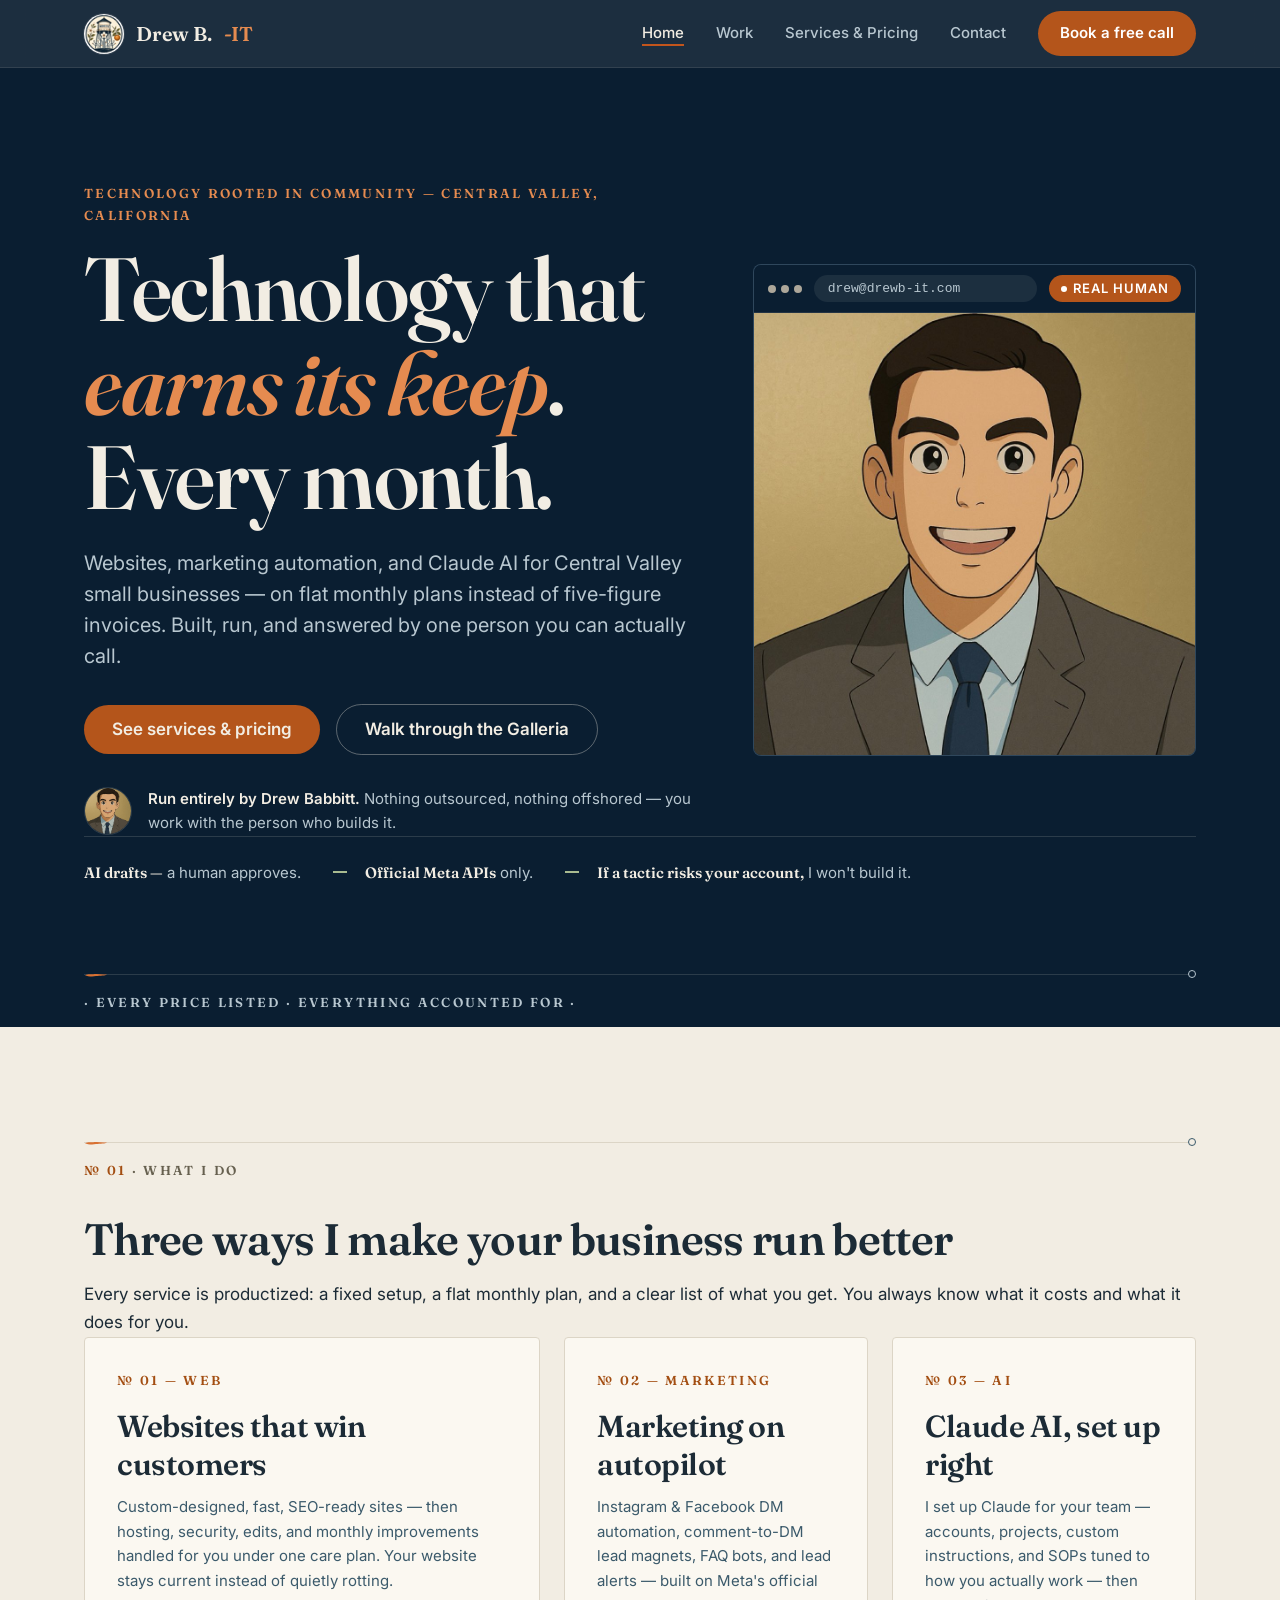
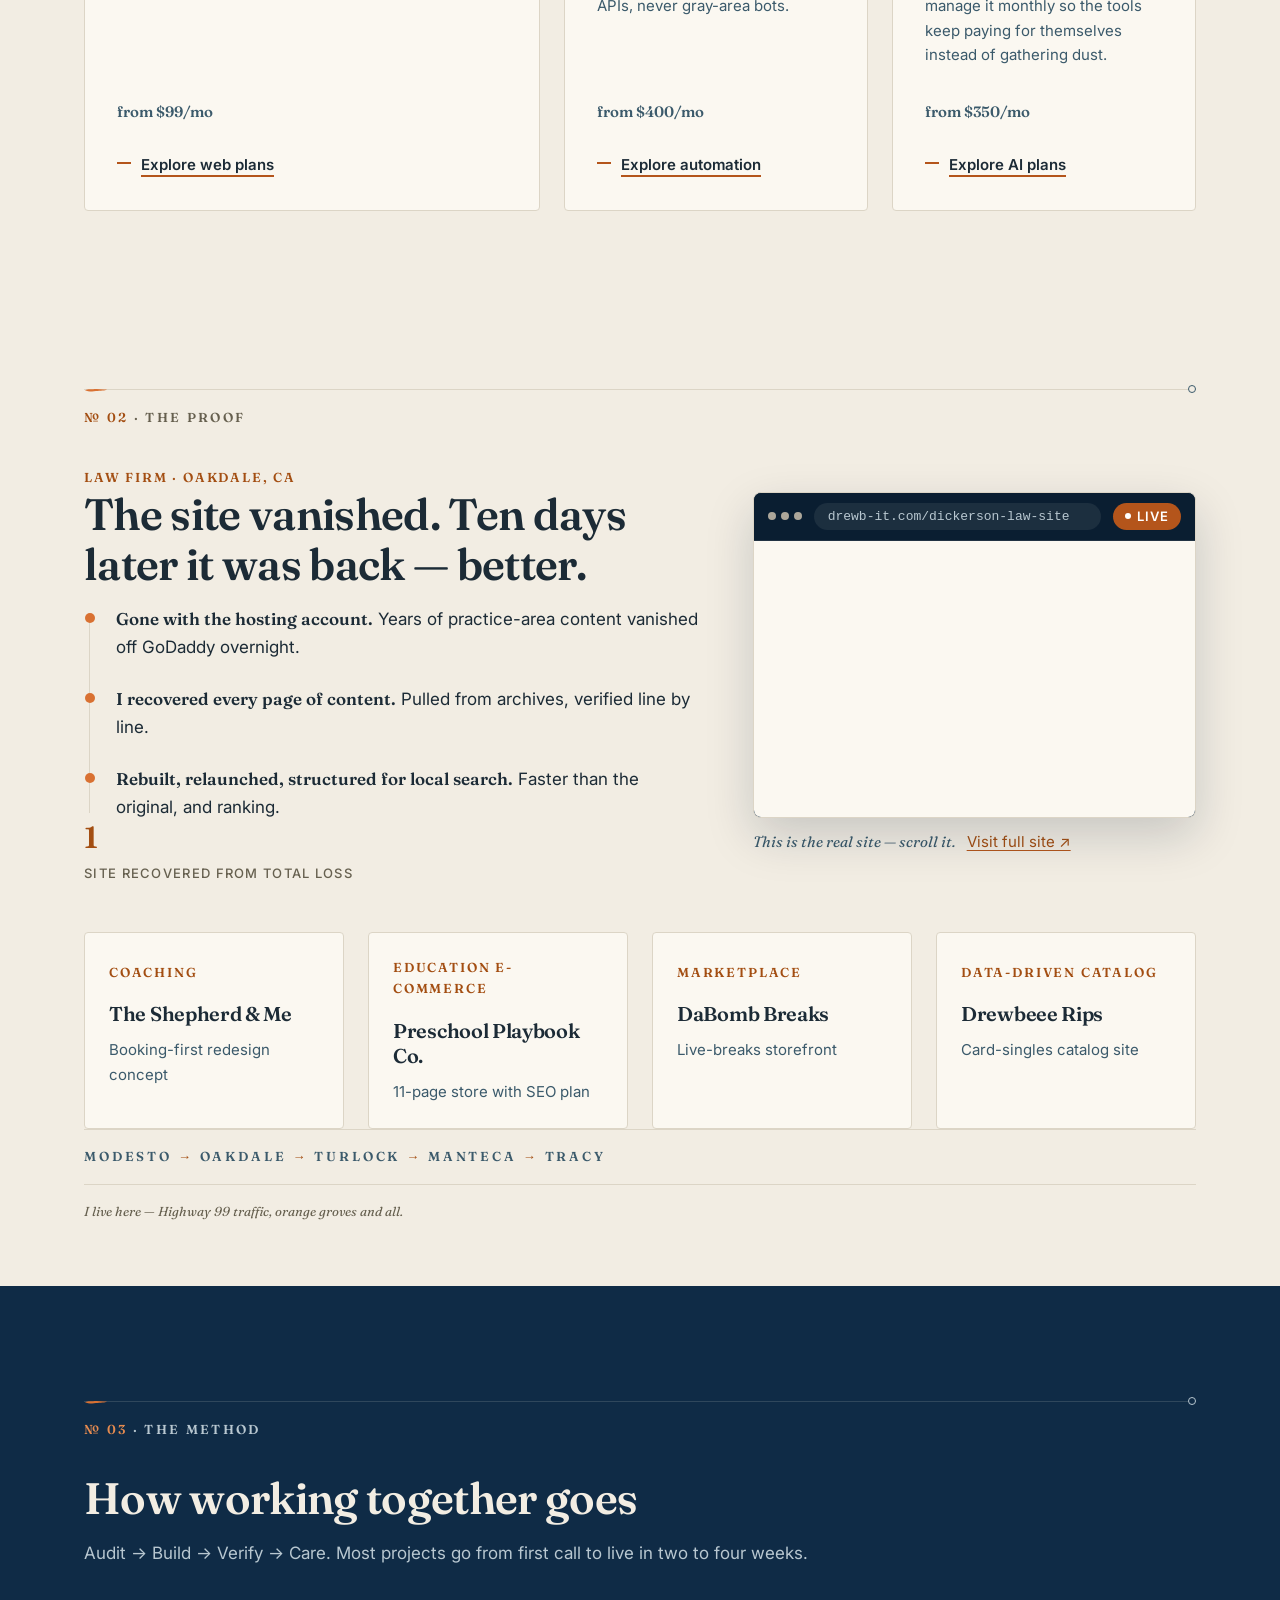
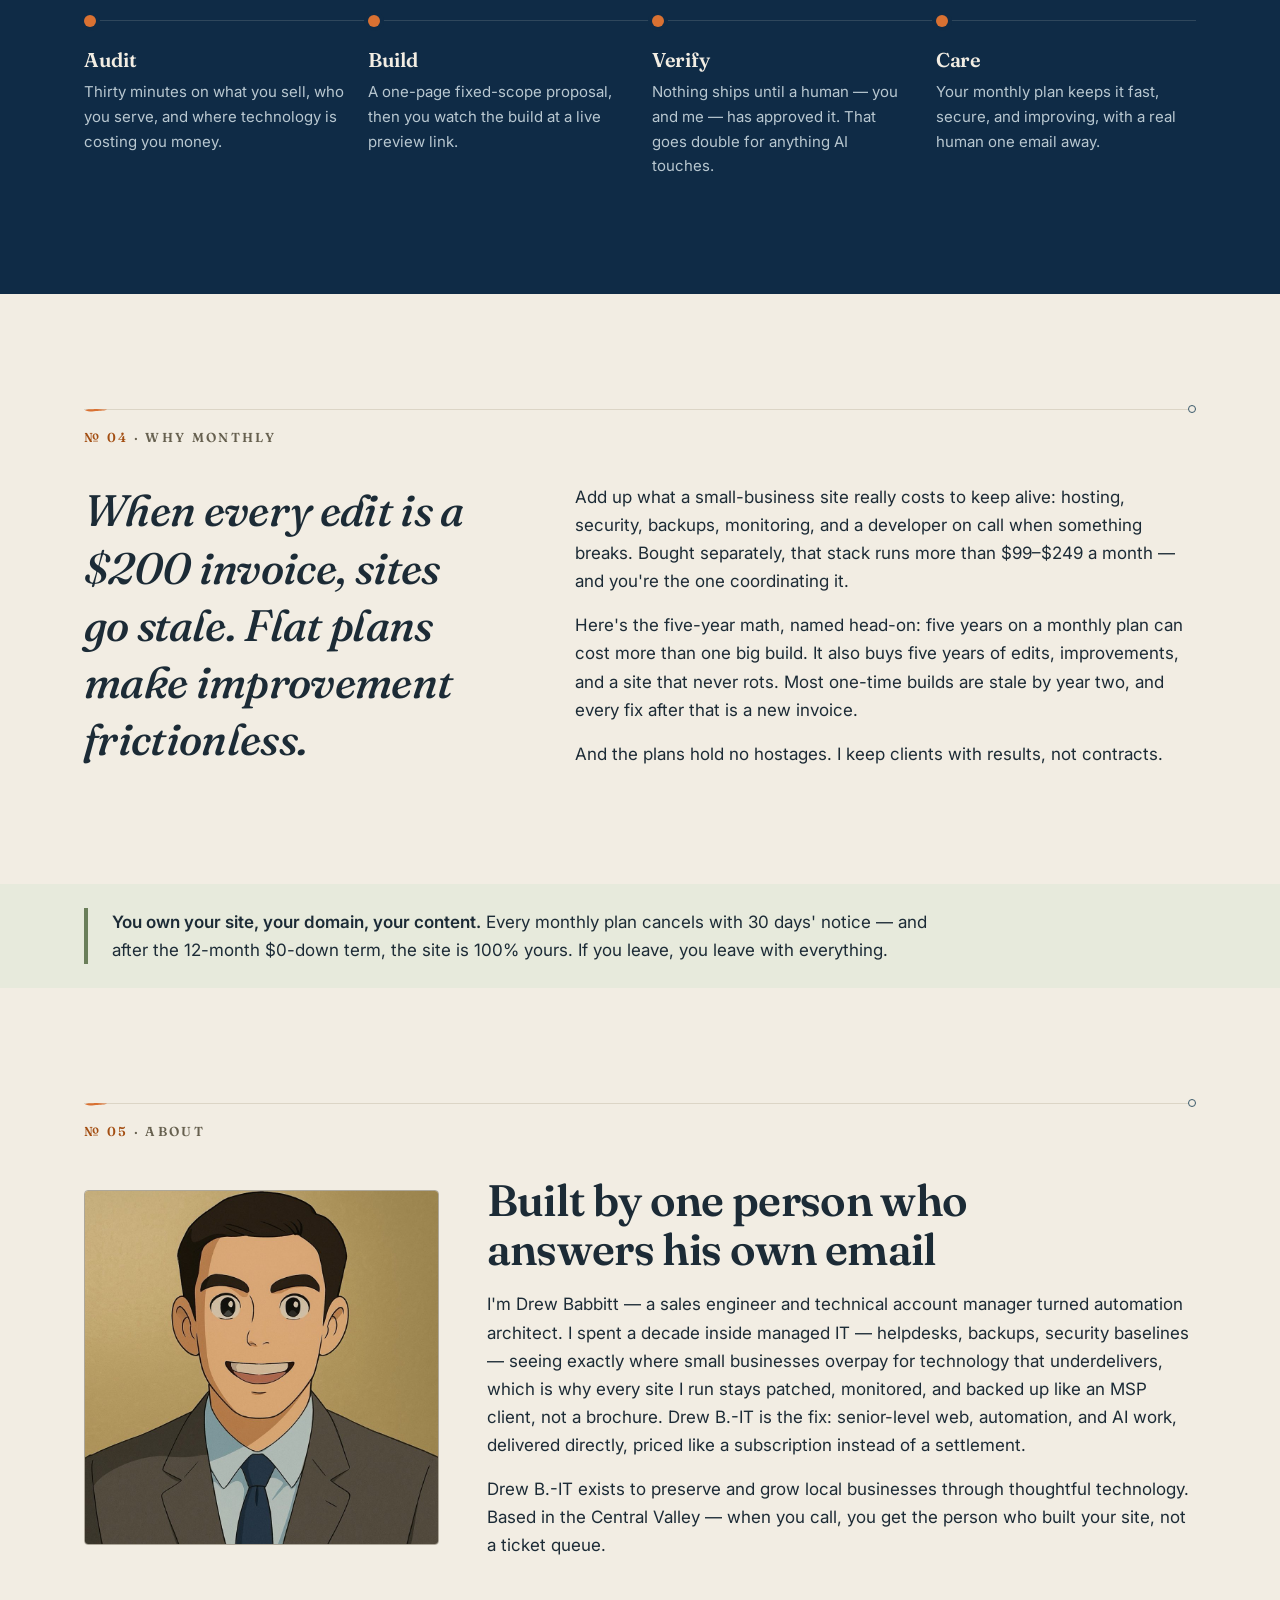
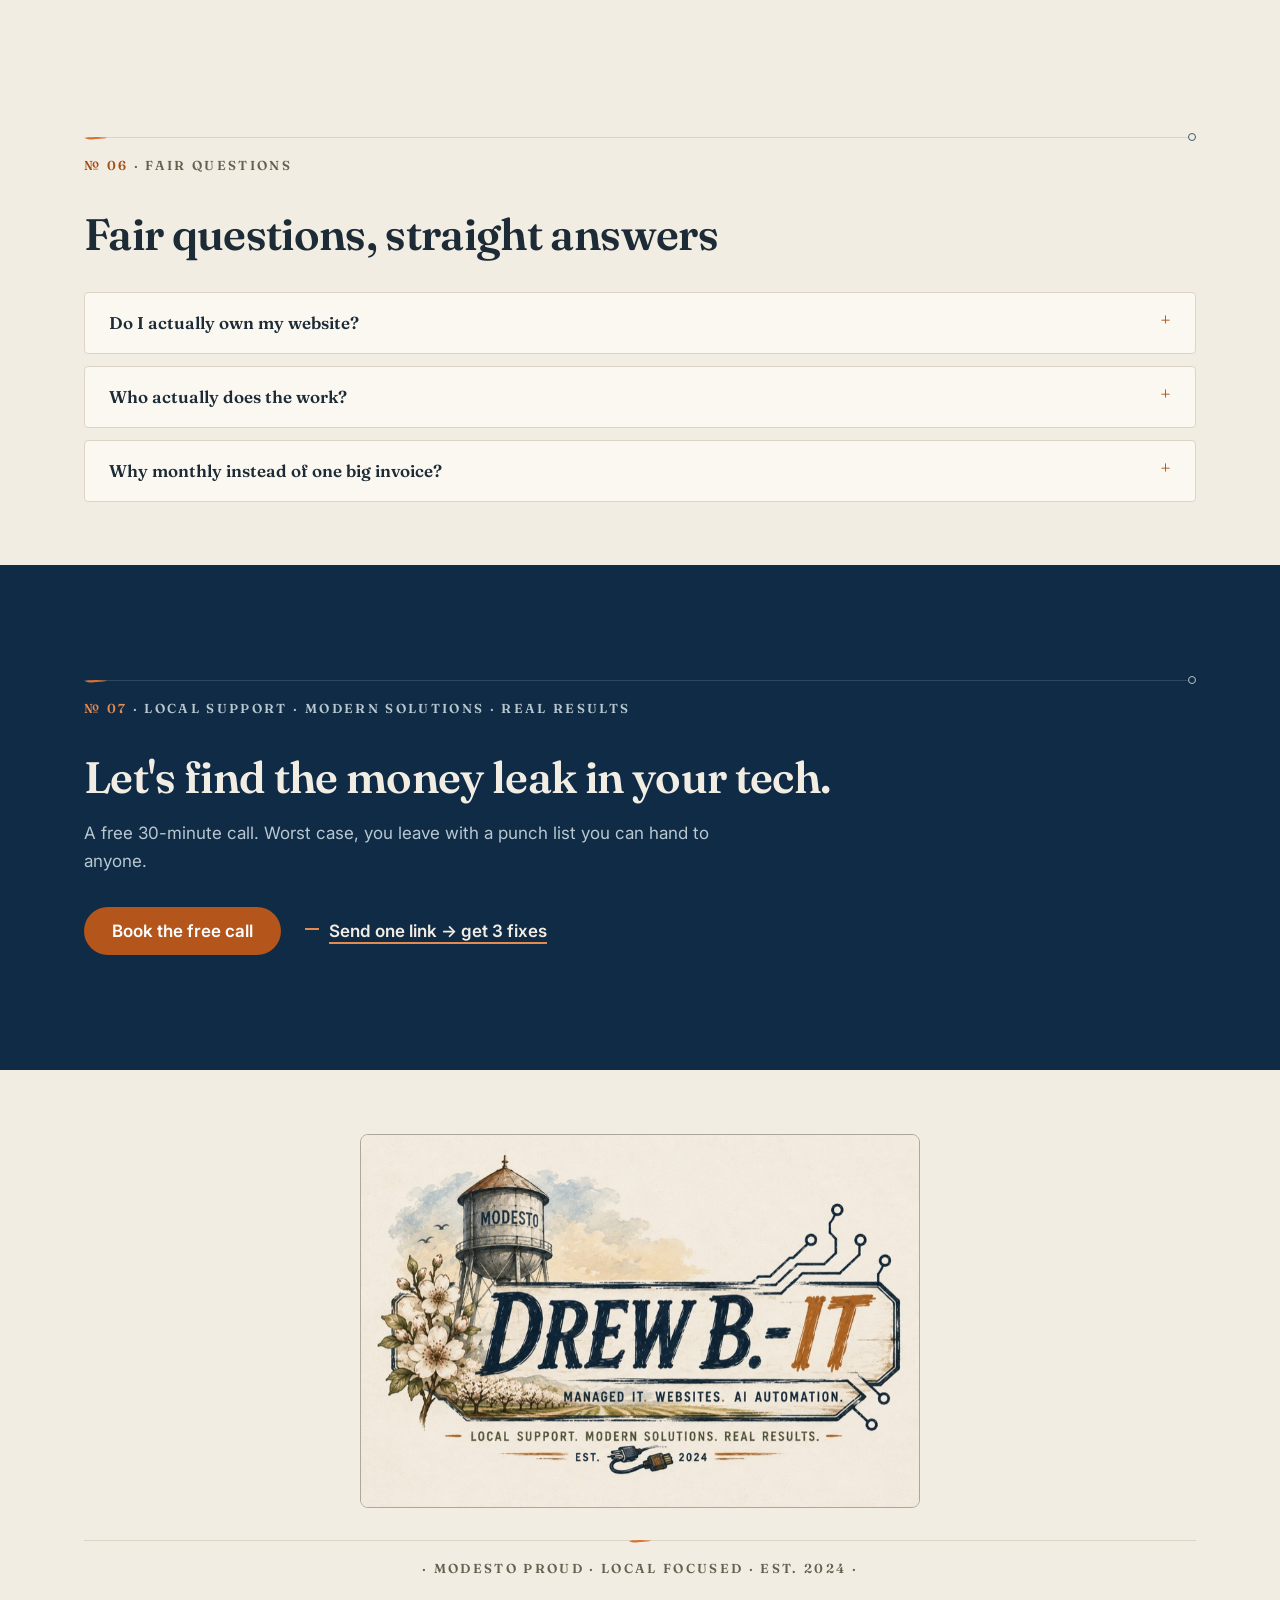
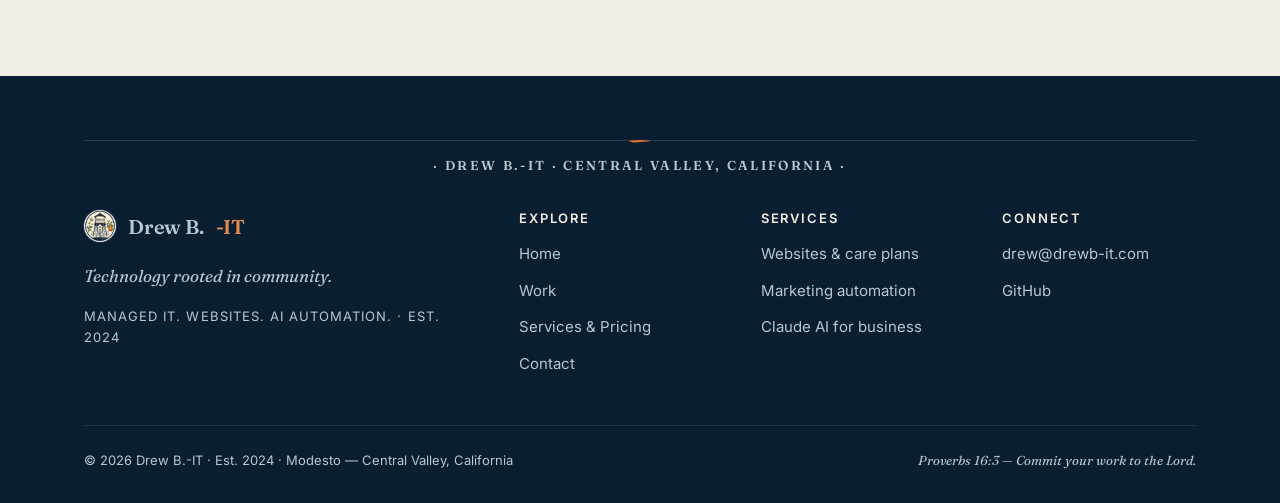
==== commit 8fdc35b6: "Integrate the Drew B.-IT master brand kit Brand assets (from Drew's hand-painted kit + Master Brand " ====
--- a/index.html
+++ b/index.html
@@ -3,32 +3,38 @@
 <head>
   <meta charset="UTF-8">
   <meta name="viewport" content="width=device-width, initial-scale=1.0">
-  <title>Drew B IT — Websites, Automation &amp; AI for Small Business | Central Valley, CA</title>
-  <meta name="description" content="Drew B IT builds websites, marketing automation, and Claude AI systems for small businesses in California's Central Valley — Modesto, Oakdale, Turlock, Manteca, Tracy — on flat monthly plans, not five-figure invoices.">
+  <title>Drew B.-IT — Websites, Automation &amp; AI for Small Business | Central Valley, CA</title>
+  <meta name="description" content="Drew B.-IT builds websites, marketing automation, and Claude AI systems for small businesses in California's Central Valley — Modesto, Oakdale, Turlock, Manteca, Tracy — on flat monthly plans, not five-figure invoices.">
   <link rel="canonical" href="https://drewb-it.com/">
   <meta property="og:type" content="website">
-  <meta property="og:title" content="Drew B IT — Websites, Automation &amp; AI for Small Business">
+  <meta property="og:title" content="Drew B.-IT — Websites, Automation &amp; AI for Small Business">
   <meta property="og:description" content="Websites, marketing automation, and Claude AI for Central Valley small businesses — on flat monthly plans. Built, run, and answered by one person you can actually call.">
   <meta property="og:url" content="https://drewb-it.com/">
-  <meta property="og:image" content="https://drewb-it.com/headshot.jpeg">
-  <link rel="icon" href="data:image/svg+xml,%3Csvg xmlns='http://www.w3.org/2000/svg' viewBox='0 0 64 64'%3E%3Crect width='64' height='64' rx='12' fill='%23081226'/%3E%3Ctext x='32' y='45' font-family='Georgia,serif' font-size='38' font-weight='600' fill='%23ea580c' text-anchor='middle'%3ED%3C/text%3E%3C/svg%3E">
+  <meta property="og:image" content="https://drewb-it.com/assets/brand/og-card.jpg">
+  <meta property="og:image:width" content="1200">
+  <meta property="og:image:height" content="630">
+  <meta property="og:image:alt" content="Drew B.-IT — Managed IT. Websites. AI Automation. Est. 2024, Modesto CA.">
+  <meta name="twitter:card" content="summary_large_image">
+  <meta name="twitter:image" content="https://drewb-it.com/assets/brand/og-card.jpg">
+  <meta name="theme-color" content="#0F2B46">
+  <link rel="icon" type="image/png" sizes="32x32" href="/assets/brand/badge-32.png">
+  <link rel="icon" type="image/png" sizes="48x48" href="/assets/brand/badge-48.png">
+  <link rel="apple-touch-icon" href="/assets/brand/apple-touch-icon.png">
   <link rel="preconnect" href="https://fonts.googleapis.com">
   <link rel="preconnect" href="https://fonts.gstatic.com" crossorigin>
   <link href="https://fonts.googleapis.com/css2?family=Fraunces:ital,opsz,wght@0,9..144,400..700;1,9..144,400..700&family=Inter:wght@400;500;600&display=swap" rel="stylesheet">
   <link rel="stylesheet" href="styles.css">
-  <style>
-    /* Page-specific: hero portrait inside the live-frame device (square image, no 16/10 crop) */
-    .hero-portrait { width: 100%; height: auto; border-radius: 0; }
-  </style>
   <script type="application/ld+json">
   {
     "@context": "https://schema.org",
     "@type": "ProfessionalService",
-    "name": "Drew B IT",
+    "name": "Drew B.-IT",
     "url": "https://drewb-it.com",
     "description": "Web design, workflow automation, and Claude AI implementation studio serving small businesses in California's Central Valley.",
     "areaServed": ["Modesto CA", "Oakdale CA", "Turlock CA", "Manteca CA", "Tracy CA", "Central Valley California"],
     "founder": { "@type": "Person", "name": "Drew Babbitt" },
+    "foundingDate": "2024",
+    "logo": "https://drewb-it.com/assets/brand/badge-320.png",
     "email": "drew@drewb-it.com",
     "priceRange": "$$"
   }
@@ -38,7 +44,12 @@
 
   <header class="site-header">
     <div class="wrap">
-      <a class="brand" href="/">Drew B <span class="brand__dot">IT</span></a>
+      <a class="brand" href="/">
+        <img class="brand__badge" src="/assets/brand/badge-48.png"
+             srcset="/assets/brand/badge-48.png 1x, /assets/brand/badge-96.png 2x"
+             alt="" width="40" height="40">
+        Drew B.<span class="brand__dot">-IT</span>
+      </a>
       <button class="nav-toggle" type="button" aria-label="Toggle navigation" aria-expanded="false">
         <span class="nav-toggle__bar"></span>
         <span class="nav-toggle__bar"></span>
@@ -60,7 +71,7 @@
     <div class="wrap">
       <div class="split split--7-5">
         <div>
-          <span class="hero__kicker">Web · Automation · AI — Central Valley, California</span>
+          <span class="hero__kicker">Technology rooted in community — Central Valley, California</span>
           <h1>Technology that <em>earns its keep</em>. Every month.</h1>
           <p class="hero__lede">Websites, marketing automation, and Claude AI for Central Valley small businesses — on flat monthly plans instead of five-figure invoices. Built, run, and answered by one person you can actually call.</p>
           <div class="hero-actions">
@@ -78,7 +89,7 @@
             <span class="live-frame__url">drew@drewb-it.com</span>
             <span class="live-badge">REAL HUMAN</span>
           </div>
-          <img class="hero-portrait" src="headshot.jpeg" alt="Drew Babbitt, the one person behind Drew B IT" width="1000" height="1000" fetchpriority="high">
+          <img class="hero-portrait" src="headshot.jpeg" alt="Drew Babbitt, the one person behind Drew B.-IT" width="1000" height="1000" fetchpriority="high">
         </figure>
       </div>
       <div class="trust-strip">
@@ -195,7 +206,7 @@
 
       <div class="reveal">
         <p class="route-line">Modesto <b>→</b> Oakdale <b>→</b> Turlock <b>→</b> Manteca <b>→</b> Tracy</p>
-        <p class="ladder-line">I live here. Highway 99 traffic and all.</p>
+        <p class="ladder-line">I live here — Highway 99 traffic, orange groves and all.</p>
       </div>
     </div>
   </section>
@@ -266,11 +277,11 @@
         <span class="ledger-line__label"><strong>№ 05</strong> · About</span>
       </div>
       <div class="about-strip reveal">
-        <img src="headshot.jpeg" alt="Drew Babbitt, founder of Drew B IT" width="1000" height="1000" loading="lazy">
+        <img src="headshot.jpeg" alt="Drew Babbitt, founder of Drew B.-IT" width="1000" height="1000" loading="lazy">
         <div>
           <h2>Built by one person who answers his own email</h2>
-          <p>I'm Drew Babbitt — a sales engineer and technical account manager turned automation architect. I've spent a decade inside managed IT, seeing exactly where small businesses overpay for technology that underdelivers. Drew B IT is the fix: senior-level web, automation, and AI work, delivered directly, priced like a subscription instead of a settlement.</p>
-          <p>Based in the Central Valley. When you call, you get the person who built your site — not a ticket queue.</p>
+          <p>I'm Drew Babbitt — a sales engineer and technical account manager turned automation architect. I spent a decade inside managed IT — helpdesks, backups, security baselines — seeing exactly where small businesses overpay for technology that underdelivers, which is why every site I run stays patched, monitored, and backed up like an MSP client, not a brochure. Drew B.-IT is the fix: senior-level web, automation, and AI work, delivered directly, priced like a subscription instead of a settlement.</p>
+          <p>Drew B.-IT exists to preserve and grow local businesses through thoughtful technology. Based in the Central Valley — when you call, you get the person who built your site, not a ticket queue.</p>
         </div>
       </div>
     </div>
@@ -304,7 +315,7 @@
   <section class="cta-band">
     <div class="wrap">
       <div class="ledger-line">
-        <span class="ledger-line__label"><strong>№ 07</strong> · The Next Step</span>
+        <span class="ledger-line__label"><strong>№ 07</strong> · Local Support · Modern Solutions · Real Results</span>
       </div>
       <h2>Let's find the money leak in your tech.</h2>
       <p>A free 30-minute call. Worst case, you leave with a punch list you can hand to anyone.</p>
@@ -315,17 +326,37 @@
     </div>
   </section>
 
+  <!-- BRAND STRIP -->
+  <section class="section section--tight brand-strip">
+    <div class="wrap">
+      <img src="/assets/brand/logo-full-800.jpg"
+           srcset="/assets/brand/logo-full-800.jpg 800w, /assets/brand/logo-full.jpg 1400w"
+           sizes="(max-width: 720px) 90vw, 560px"
+           alt="Drew B.-IT — hand-painted logo: the Modesto water tower with almond blossoms and circuit traces. Managed IT. Websites. AI Automation. Est. 2024."
+           width="800" height="533" loading="lazy">
+      <div class="ledger-line ledger-line--footer">
+        <span class="ledger-line__label">· Modesto Proud · Local Focused · Est. 2024 ·</span>
+      </div>
+    </div>
+  </section>
+
   </main>
 
   <footer class="site-footer">
     <div class="wrap">
       <div class="ledger-line ledger-line--footer">
-        <span class="ledger-line__label">· Drew B IT · Central Valley, California ·</span>
+        <span class="ledger-line__label">· Drew B.-IT · Central Valley, California ·</span>
       </div>
       <div class="footer-grid">
         <div>
-          <a class="brand" href="/">Drew B <span class="brand__dot">IT</span></a>
-          <p class="footer-tag">Websites. Automation. AI. One person, flat monthly plans.</p>
+          <a class="brand" href="/">
+            <img class="brand__badge" src="/assets/brand/badge-48.png"
+                 srcset="/assets/brand/badge-48.png 1x, /assets/brand/badge-96.png 2x"
+                 alt="" width="32" height="32">
+            Drew B.<span class="brand__dot">-IT</span>
+          </a>
+          <p class="footer-tag">Technology rooted in community.</p>
+          <p class="footer-est">Managed IT. Websites. AI Automation. · Est. 2024</p>
         </div>
         <div>
           <h3>Explore</h3>
@@ -353,7 +384,7 @@
         </div>
       </div>
       <div class="footer-bottom">
-        <span>© <span data-year>2026</span> Drew B IT · Central Valley, California</span>
+        <span>© <span data-year>2026</span> Drew B.-IT · Est. 2024 · Modesto — Central Valley, California</span>
         <span><em>Proverbs 16:3 — Commit your work to the Lord.</em></span>
       </div>
     </div>
--- a/styles.css
+++ b/styles.css
@@ -12,32 +12,48 @@
    01 · TOKENS
    ============================================================ */
 :root {
-  /* Brand */
-  --navy-950: #081226;   /* page-dark, footer, hero */
-  --navy-900: #0b1b34;   /* dark band surface     */
-  --navy-800: #12294e;   /* dark card surface     */
-  --navy-700: #1c3a6b;   /* dark hover/border     */
-  --navy-100: #dbe4f3;
-
-  --orange-700: #9a3412; /* orange text on light surfaces (AA-safe small text) */
-  --orange-600: #c2410c; /* rules, ticks, large-text accent on light */
-  --orange-500: #ea580c; /* CTA fills, badges, LIVE pulse */
-  --orange-400: #f97316; /* accent on DARK surfaces only (large text/ticks) */
-  --orange-100: #ffedd5;
-
-  /* Neutrals — warm paper, never pure #fff/#000 */
-  --paper:     #faf7f2;
-  --surface:   #ffffff;
-  --ink:       #16202e;
-  --ink-soft:  #44526a;
-  --ink-faint: #5d6a82; /* ≥4.5:1 on --paper for text-xs labels */
-  --line:      #e3ddd2;
+  /* Brand navy ramp — anchored on #0F2B46 */
+  --navy-950: #0A1E31;   /* page-dark, footer, hero (derived darker brand navy) */
+  --navy-900: #0F2B46;   /* dark band surface — BRAND NAVY "Modesto Water Tower Blue", exact */
+  --navy-800: #1A3A57;   /* dark card surface (derived lighter) */
+  --navy-700: var(--slate); /* dark hover/border — slate takes this job */
+
+  /* Brand orange ramp — anchored on #D97132 */
+  --orange-700: #A34E12; /* small orange text on light (AA-derived) */
+  --orange-600: #B4551B; /* rules/ticks on light + REST state of white-text fills */
+  --orange-500: #C2551C; /* CTA hover fills, focus ring (white text still AA) */
+  --orange-400: #E58B50; /* orange text/ticks on DARK surfaces (AA at small size) */
+  --orange-brand: #D97132; /* BRAND ORANGE "Orange Grove Gold", exact.
+                              Decorative-only brand orange: brush ticks, process/timeline
+                              nodes, LIVE pulse contexts, hover top-rules. NEVER text, never a
+                              fill that carries body-size white text. */
+
+  /* Neutrals — the page becomes the brand's cream paper */
+  --paper:     #F2EDE3;  /* BRAND CREAM "Almond Blossom Cream", exact */
+  --surface:   #FBF8F1;  /* cards: derived cream-white, never pure #fff */
+  --ink:       #1C2B36;  /* headings/body (warm navy-black) */
+  --ink-soft:  var(--slate); /* secondary text — slate takes this job */
+  --ink-faint: #66604F;  /* meta text: derived from warm gray #ADA79A (darkened) */
+  --line:      #DCD5C6;  /* hairlines: derived tint of warm gray */
+  --gray-warm: #ADA79A;  /* BRAND WARM GRAY "Barnwood Brown", exact. Decorative only: photo/logo frame
+                            borders, .live-frame__dots, stronger hairlines on cream. Never text. */
+
+  /* Brand tokens with specific jobs */
+  --slate: #3B5A6B;      /* BRAND SLATE, exact. Secondary UI — secondary text on light
+                            (--ink-soft), dark-surface hover borders (--navy-700),
+                            .btn-outline border/fill, circuit-pad rings. */
+  --olive: #6B7F5A;      /* BRAND OLIVE "Valley Olive", exact. Proof/compliance/guarantee accents —
+                            .own-strip left rule, .trust-strip ticks, .guarantee-line ✓.
+                            Decorative only on cream (3.74:1). */
+  --olive-700: #556247;  /* olive TEXT on light (verification strongs, est-lines) */
+  --olive-300: #A9BB90;  /* olive accent/text on dark (trust ticks on navy) */
+  --olive-100: #E7EADC;  /* .own-strip background tint */
 
   /* On-dark */
-  --on-dark:      #f2ede4;
-  --on-dark-soft: #b9c4d8;
-  --line-dark:    rgba(242, 237, 228, 0.14);
-  --hairline-dark: rgba(242, 237, 228, 0.10);
+  --on-dark:      #F2EDE3; /* BRAND CREAM "Almond Blossom Cream", exact */
+  --on-dark-soft: #B8C7D0; /* slate-tinted cream */
+  --line-dark:    rgba(242, 237, 227, 0.14);
+  --hairline-dark: rgba(242, 237, 227, 0.10);
 
   /* Type scale — the ONLY font sizes in this file */
   --text-xs:   0.8125rem;
@@ -64,8 +80,8 @@
   --radius-card: 4px;
   --radius-pill: 999px;
   --radius-media: 8px;
-  --shadow-featured: 0 12px 32px rgba(11, 27, 52, 0.12);
-  --shadow-frame: 0 18px 48px rgba(11, 27, 52, 0.18);
+  --shadow-featured: 0 12px 32px rgba(10, 30, 49, 0.12); /* derived from --navy-950 */
+  --shadow-frame: 0 18px 48px rgba(10, 30, 49, 0.18);    /* derived from --navy-950 */
 }
 
 /* ============================================================
@@ -96,7 +112,7 @@
 p:last-child { margin-bottom: 0; }
 
 a { color: var(--orange-700); text-decoration-color: var(--orange-600); text-underline-offset: 3px; }
-a:hover { color: var(--orange-600); }
+a:hover { color: var(--orange-700); text-decoration-thickness: 2px; }
 
 strong { font-weight: 600; }
 
@@ -105,6 +121,14 @@
   outline: 2px solid var(--orange-500);
   outline-offset: 3px;
 }
+/* On dark navy surfaces the 500 ring is dim — lift to orange-400
+   (6.55:1 on navy-950, 5.60:1 on navy-900) */
+.site-header :focus-visible,
+.hero :focus-visible,
+.section--dark :focus-visible,
+.cta-band :focus-visible,
+.site-footer :focus-visible,
+.price-card--featured :focus-visible { outline-color: var(--orange-400); }
 
 /* ============================================================
    03 · TYPOGRAPHY
@@ -185,15 +209,39 @@
   padding-top: var(--s-3);
   margin-bottom: var(--s-6);
 }
+/* Texture Device A — hand-painted brush dash (inline SVG, brand orange, decorative) */
 .ledger-line::before {
   content: "";
   position: absolute;
-  top: -1px;
+  top: -3px;
   left: 0;
   width: 24px;
-  height: 2px;
-  background: var(--orange-600);
-}
+  height: 6px;
+  background: url("data:image/svg+xml,%3Csvg xmlns='http://www.w3.org/2000/svg' viewBox='0 0 24 6'%3E%3Cpath d='M1 3.2C4 1.6 7.5 2.7 10.5 2.1 14 1.4 18 2.9 23 2.2 21.5 3.9 16 3.4 12 4.1 8 4.8 3.5 4.3 1 3.2Z' fill='%23D97132'/%3E%3C/svg%3E") no-repeat center / contain;
+}
+
+/* Texture Device B — circuit-pad terminal: hairline runs into a small open ring */
+.ledger-line::after {
+  content: "";
+  position: absolute;
+  top: -5px;
+  right: 0;
+  width: 8px;
+  height: 8px;
+  border: 1.5px solid var(--slate);
+  border-radius: 50%;
+  background: var(--paper);
+}
+.section--dark .ledger-line::after,
+.hero .ledger-line::after,
+.cta-band .ledger-line::after,
+.site-footer .ledger-line::after {
+  border-color: var(--on-dark-soft);
+  background: var(--navy-950);
+}
+.cta-band .ledger-line::after { background: var(--navy-900); }
+.section--dark .ledger-line::after { background: var(--navy-900); } /* section--dark bands are navy-900, not navy-950 */
+.ledger-line--footer::after { display: none; } /* centered footer line keeps symmetry */
 .ledger-line__label {
   display: inline-block;
   font-family: var(--font-display);
@@ -239,7 +287,7 @@
   top: 0;
   z-index: 100;
   height: 68px;
-  background: rgba(8, 18, 38, 0.92);
+  background: rgba(10, 30, 49, 0.92); /* --navy-950 at 92% */
   -webkit-backdrop-filter: blur(12px);
   backdrop-filter: blur(12px);
   border-bottom: 1px solid var(--hairline-dark);
@@ -253,6 +301,9 @@
 }
 
 .brand {
+  display: inline-flex;
+  align-items: center;
+  gap: var(--s-3);
   font-family: var(--font-display);
   font-optical-sizing: auto;
   font-weight: 600;
@@ -264,6 +315,16 @@
 }
 .brand:hover { color: var(--on-dark); }
 .brand__dot { color: var(--orange-400); } /* the "IT" */
+
+/* Circular badge "enamel pin" — badge PNGs are opaque with white corners,
+   so border-radius crops exactly at the inscribed circle */
+.brand__badge {
+  width: 40px;
+  height: 40px;
+  border-radius: 50%;                         /* crops the opaque white corners */
+  box-shadow: 0 0 0 1px var(--hairline-dark); /* hairline seat on navy */
+}
+.site-footer .brand__badge { width: 32px; height: 32px; }
 
 .site-nav {
   display: flex;
@@ -385,6 +446,16 @@
 .hero a { color: var(--on-dark); text-decoration-color: var(--orange-400); }
 .hero a:hover { color: var(--orange-400); }
 
+/* Index hero portrait inside the live-frame device (square image, no 16/10 crop) */
+.hero-portrait { width: 100%; height: auto; border-radius: 0; }
+
+/* Contact compact-hero headshot — framed like the site's other photos, on navy */
+.hero--compact .split figure img {
+  width: 100%;
+  border-radius: var(--radius-media);
+  border: 1px solid var(--line-dark);
+}
+
 /* Services hero jump links — underlined text links with orange ticks, NOT pills */
 .anchor-nav {
   display: flex;
@@ -436,11 +507,11 @@
 }
 
 .btn-primary {
-  background: var(--orange-500);
+  background: var(--orange-600); /* rest: 4.93:1 with white */
   color: #ffffff;
 }
 .btn-primary:hover {
-  background: var(--orange-400);
+  background: var(--orange-500); /* hover: lighter, still 4.56:1 AA */
   color: #ffffff;
   transform: translateY(-1px);
 }
@@ -448,7 +519,7 @@
 /* Dark surfaces only */
 .btn-ghost {
   background: transparent;
-  border: 1.5px solid rgba(242, 237, 228, 0.35);
+  border: 1.5px solid rgba(242, 237, 227, 0.35);
   color: var(--on-dark);
 }
 .btn-ghost:hover {
@@ -460,11 +531,11 @@
 /* Light surfaces only */
 .btn-outline {
   background: transparent;
-  border: 1.5px solid var(--navy-800);
-  color: var(--navy-800);
+  border: 1.5px solid var(--slate);
+  color: var(--slate);
 }
 .btn-outline:hover {
-  background: var(--navy-800);
+  background: var(--slate);
   color: var(--on-dark);
   transform: translateY(-1px);
 }
@@ -557,8 +628,8 @@
   width: 8px;
   height: 8px;
   border-radius: 50%;
-  background: var(--ink-faint);
-  box-shadow: 13px 0 0 var(--ink-faint), 26px 0 0 var(--ink-faint);
+  background: var(--gray-warm);
+  box-shadow: 13px 0 0 var(--gray-warm), 26px 0 0 var(--gray-warm);
   margin-right: 26px;
 }
 
@@ -568,7 +639,7 @@
   font-family: ui-monospace, SFMono-Regular, Menlo, monospace;
   font-size: var(--text-xs);
   color: var(--on-dark-soft);
-  background: rgba(242, 237, 228, 0.08);
+  background: rgba(242, 237, 227, 0.08);
   border-radius: var(--radius-pill);
   padding: 3px 14px;
   white-space: nowrap;
@@ -719,6 +790,15 @@
 }
 .section--dark .galleria,
 .hero .galleria { color: var(--on-dark-soft); }
+/* Inside display type, "Galleria" keeps the small-caps treatment at display scale */
+.pull-quote .galleria,
+.cta-band h2 .galleria {
+  font-size: 0.6em;
+  font-style: normal;
+  letter-spacing: 0.16em;
+  color: inherit;
+  vertical-align: 0.14em;
+}
 
 /* Full-width featured piece: frame one side, story the other */
 .work-feature {
@@ -763,7 +843,7 @@
   right: 0;
   height: 2px;
   z-index: 1; /* stays visible above a bled live-frame */
-  background: var(--orange-600);
+  background: var(--orange-brand); /* hover top-rule on light */
   transform: scaleX(0);
   transform-origin: left;
   transition: transform 200ms ease;
@@ -828,7 +908,7 @@
   width: 10px;
   height: 10px;
   border-radius: 50%;
-  background: var(--orange-500);
+  background: var(--orange-brand); /* decorative dot — true brand orange */
 }
 .timeline-3beat li strong { font-family: var(--font-display); font-weight: 600; }
 
@@ -911,7 +991,7 @@
   left: 0;
   right: 0;
   height: 2px;
-  background: var(--orange-600);
+  background: var(--orange-brand); /* hover top-rule on light */
   transform: scaleX(0);
   transform-origin: left;
   transition: transform 200ms ease;
@@ -993,7 +1073,7 @@
   left: 0;
   right: 0;
   height: 2px;
-  background: var(--orange-600);
+  background: var(--orange-brand); /* hover top-rule on light */
   transform: scaleX(0);
   transform-origin: left;
   transition: transform 200ms ease;
@@ -1148,7 +1228,7 @@
   position: absolute;
   left: 0;
   top: 0;
-  color: var(--orange-600);
+  color: var(--olive); /* guarantee ✓ — olive = compliance */
   font-weight: 600;
 }
 .guarantee-line strong { color: var(--ink); }
@@ -1178,10 +1258,13 @@
    ============================================================ */
 /* Ownership / guarantee strip — full-width band; put copy in a .wrap inside */
 .own-strip {
-  background: var(--orange-100);
-  border-left: 4px solid var(--orange-600);
+  background: var(--olive-100);
   color: var(--ink);
   padding: var(--s-5) 0;
+}
+.own-strip .wrap p {
+  border-left: 4px solid var(--olive); /* proof rule — olive's job, anchored to the copy */
+  padding-left: var(--s-5);
 }
 .own-strip p { font-size: var(--text-base); max-width: 80ch; }
 .own-strip strong { font-weight: 600; }
@@ -1206,7 +1289,7 @@
 .trust-strip__item strong {
   font-family: var(--font-display);
   font-weight: 600;
-  color: var(--ink);
+  color: var(--olive-700); /* olive text on light — verification strongs (5.58:1 AA) */
 }
 .hero .trust-strip__item,
 .section--dark .trust-strip__item { color: var(--on-dark-soft); }
@@ -1221,10 +1304,10 @@
   top: 0.65em;
   width: 14px;
   height: 2px;
-  background: var(--orange-600);
+  background: var(--olive); /* compliance ticks — olive's job */
 }
 .hero .trust-strip__item + .trust-strip__item::before,
-.section--dark .trust-strip__item + .trust-strip__item::before { background: var(--orange-400); }
+.section--dark .trust-strip__item + .trust-strip__item::before { background: var(--olive-300); }
 
 /* A split following a trust strip breathes on the spacing scale */
 .trust-strip + .split { margin-top: var(--s-7); }
@@ -1295,7 +1378,7 @@
   border-bottom: 1px solid var(--line);
   padding: var(--s-4) 0;
 }
-.route-line b { color: var(--orange-600); font-weight: 600; }
+.route-line b { color: var(--orange-700); font-weight: 600; }
 .section--dark .route-line,
 .hero .route-line {
   color: var(--on-dark-soft);
@@ -1361,7 +1444,7 @@
   width: 12px;
   height: 12px;
   border-radius: 50%;
-  background: var(--orange-500);
+  background: var(--orange-brand); /* decorative dot — true brand orange */
   box-shadow: 0 0 0 4px var(--navy-900); /* ring, not a glow */
 }
 
@@ -1377,7 +1460,7 @@
 .about-strip img {
   width: 100%;
   border-radius: var(--radius-card);
-  border: 1px solid var(--line);
+  border: 1px solid var(--gray-warm); /* photo-frame job */
 }
 
 /* Contact personal band — light, warm, tasteful */
@@ -1390,7 +1473,7 @@
 .personal-band img {
   width: 100%;
   border-radius: var(--radius-card);
-  border: 1px solid var(--line);
+  border: 1px solid var(--gray-warm); /* photo-frame job */
 }
 .personal-band p { color: var(--ink-soft); }
 
@@ -1432,7 +1515,7 @@
   left: 0;
   right: 0;
   height: 2px;
-  background: var(--orange-600);
+  background: var(--orange-brand); /* hover top-rule on light */
   transform: scaleX(0);
   transform-origin: left;
   transition: transform 200ms ease;
@@ -1558,6 +1641,16 @@
   margin-top: var(--s-6);
 }
 
+/* Index brand strip — the full logo's one on-page moment (cream-on-cream, framed) */
+.brand-strip { background: var(--paper); text-align: center; }
+.brand-strip img {
+  max-width: 560px;
+  width: 100%;
+  margin: 0 auto var(--s-6);
+  border-radius: var(--radius-media);
+  border: 1px solid var(--gray-warm); /* the framed-context treatment */
+}
+
 .site-footer {
   background: var(--navy-950);
   color: var(--on-dark-soft);
@@ -1594,6 +1687,15 @@
   font-optical-sizing: auto;
   font-style: italic;
   font-size: var(--text-base);
+  color: var(--on-dark-soft);
+  margin-top: var(--s-3);
+}
+
+/* "Managed IT. Websites. AI Automation. · Est. 2024" line under .footer-tag */
+.footer-est {
+  font-size: var(--text-xs);
+  letter-spacing: 0.08em;
+  text-transform: uppercase;
   color: var(--on-dark-soft);
   margin-top: var(--s-3);
 }
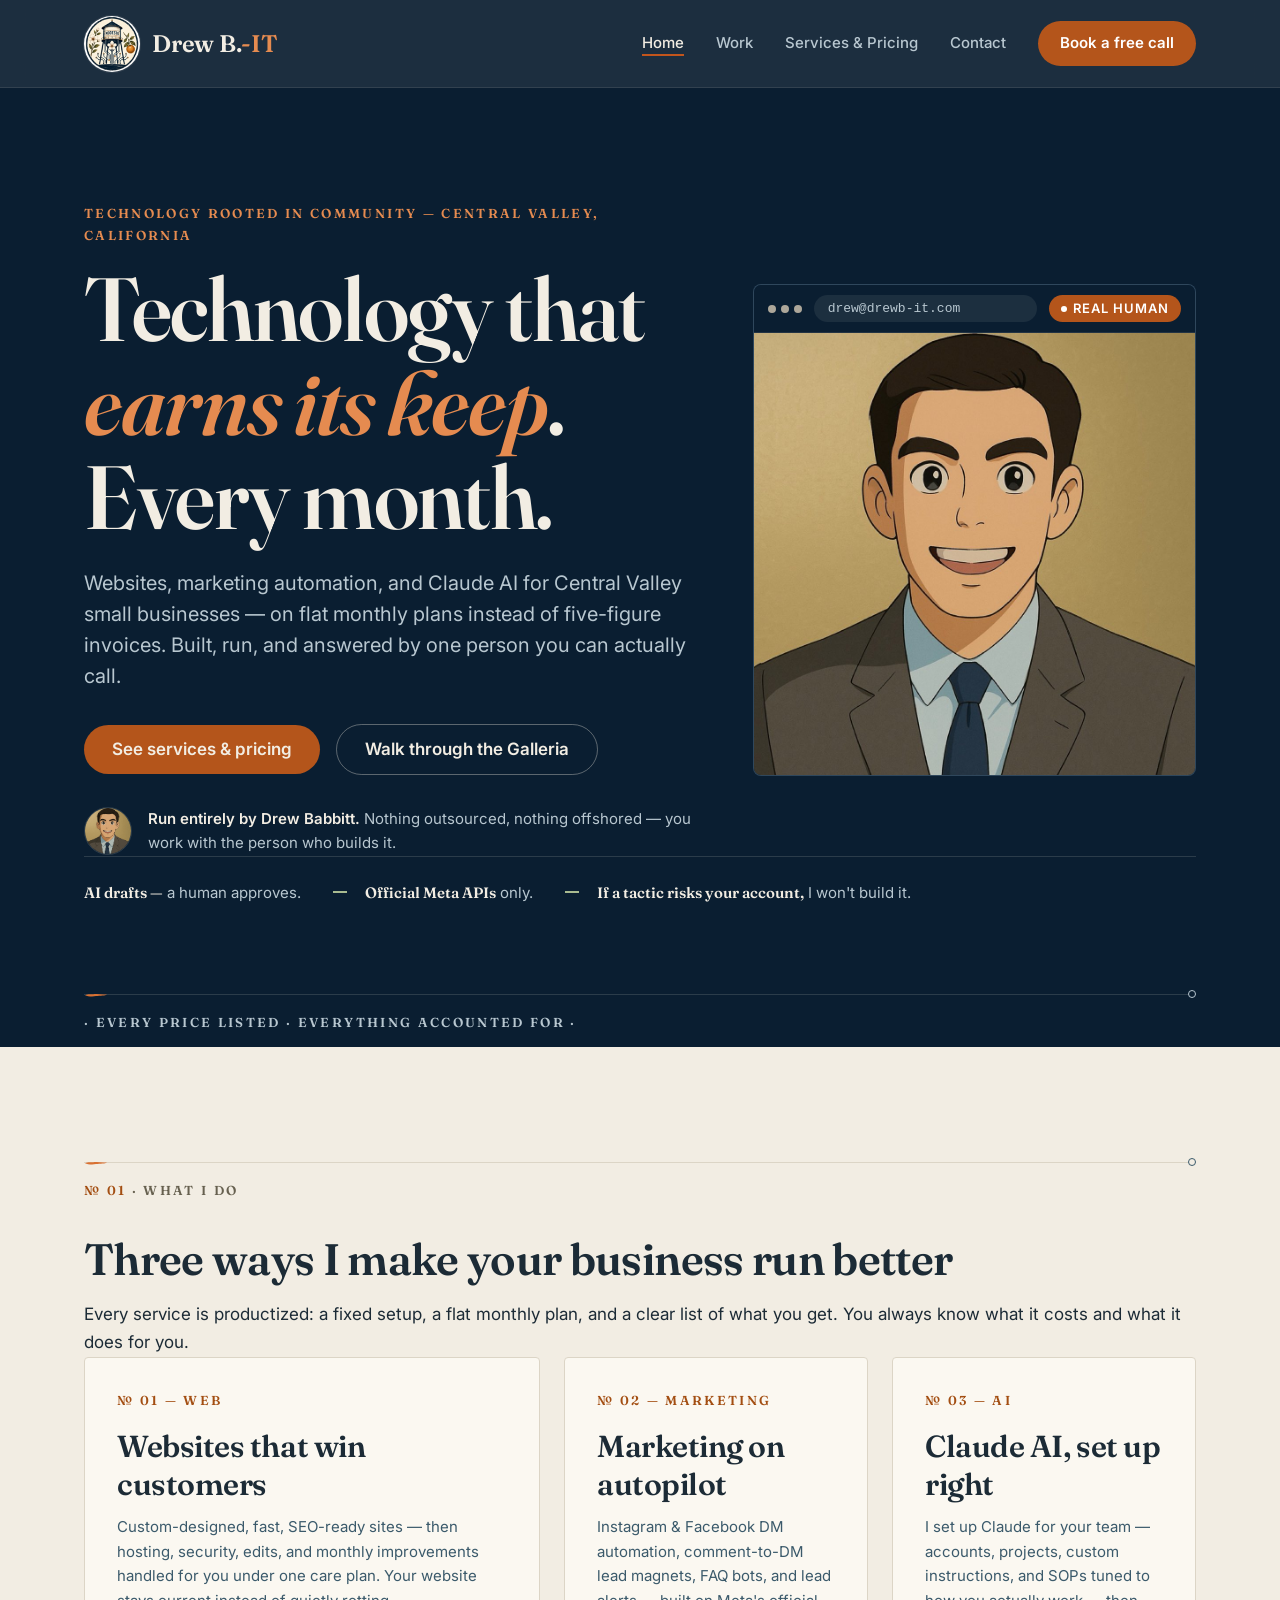
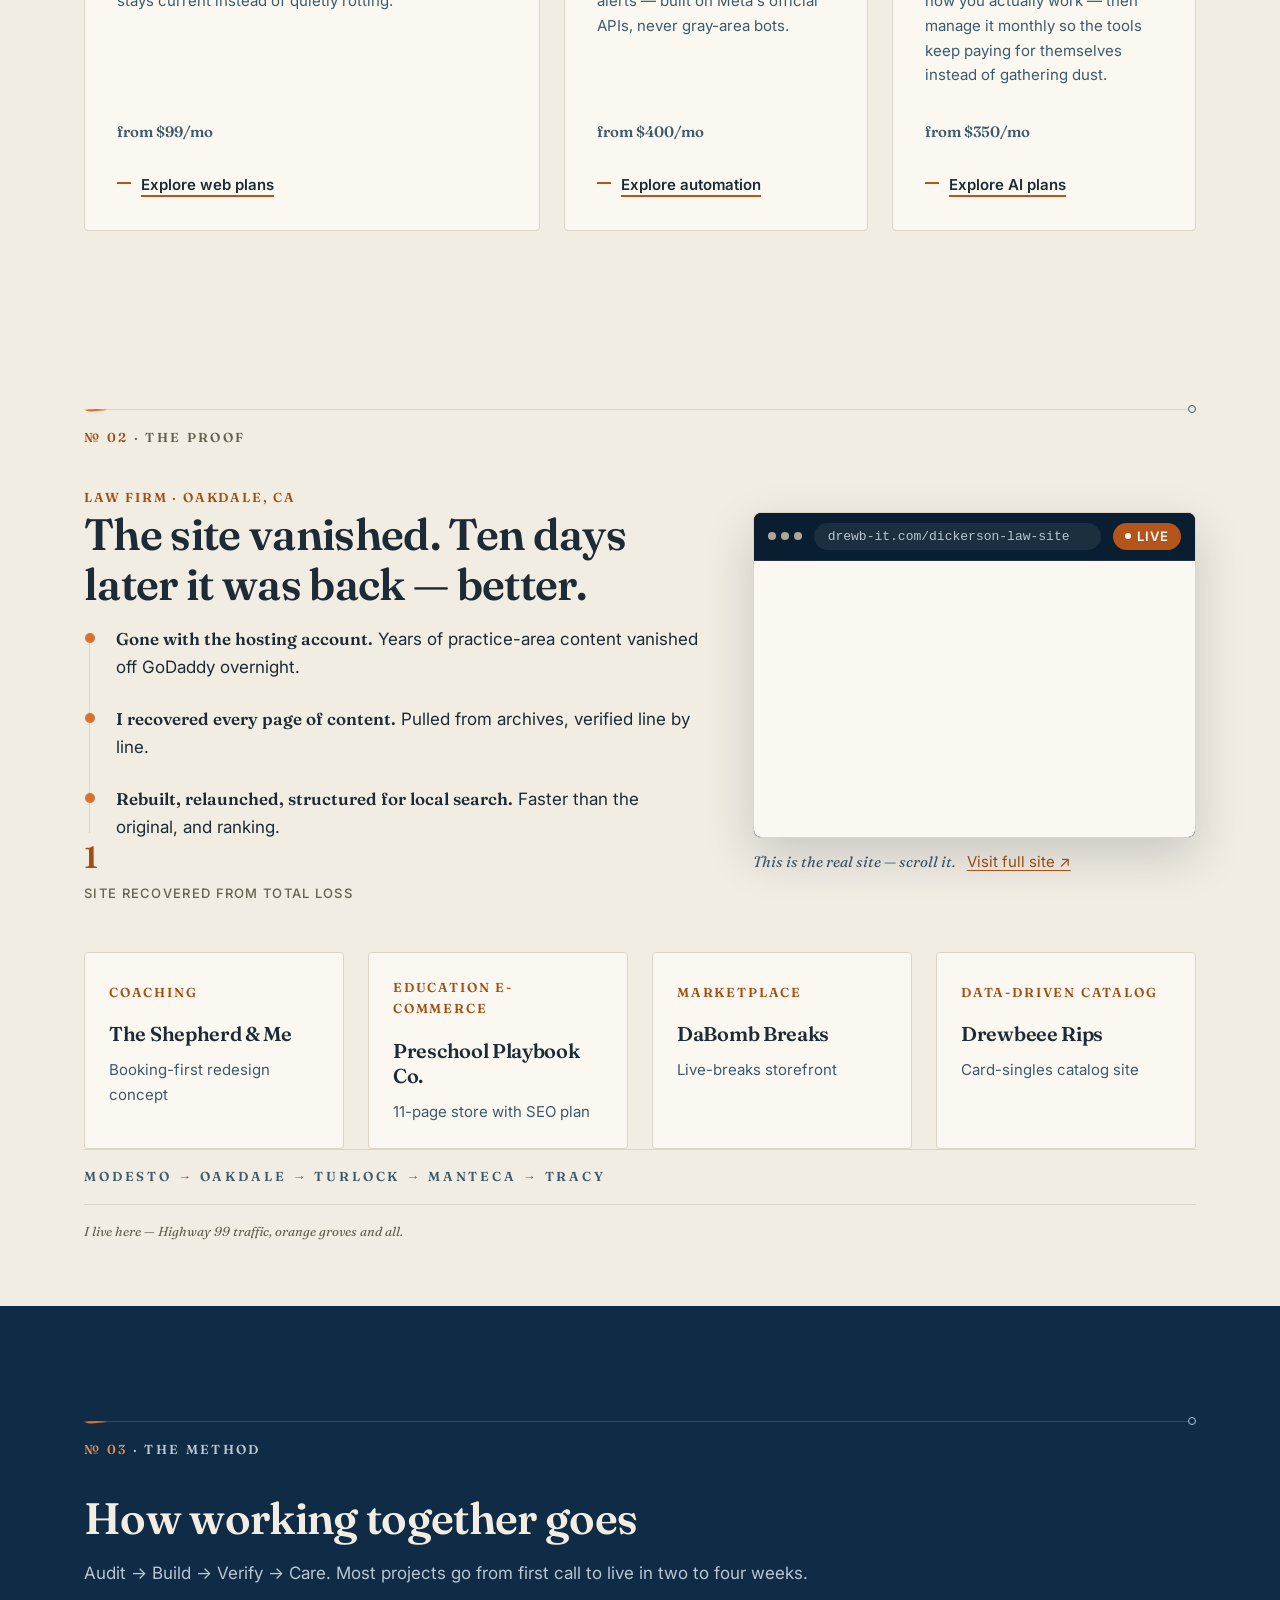
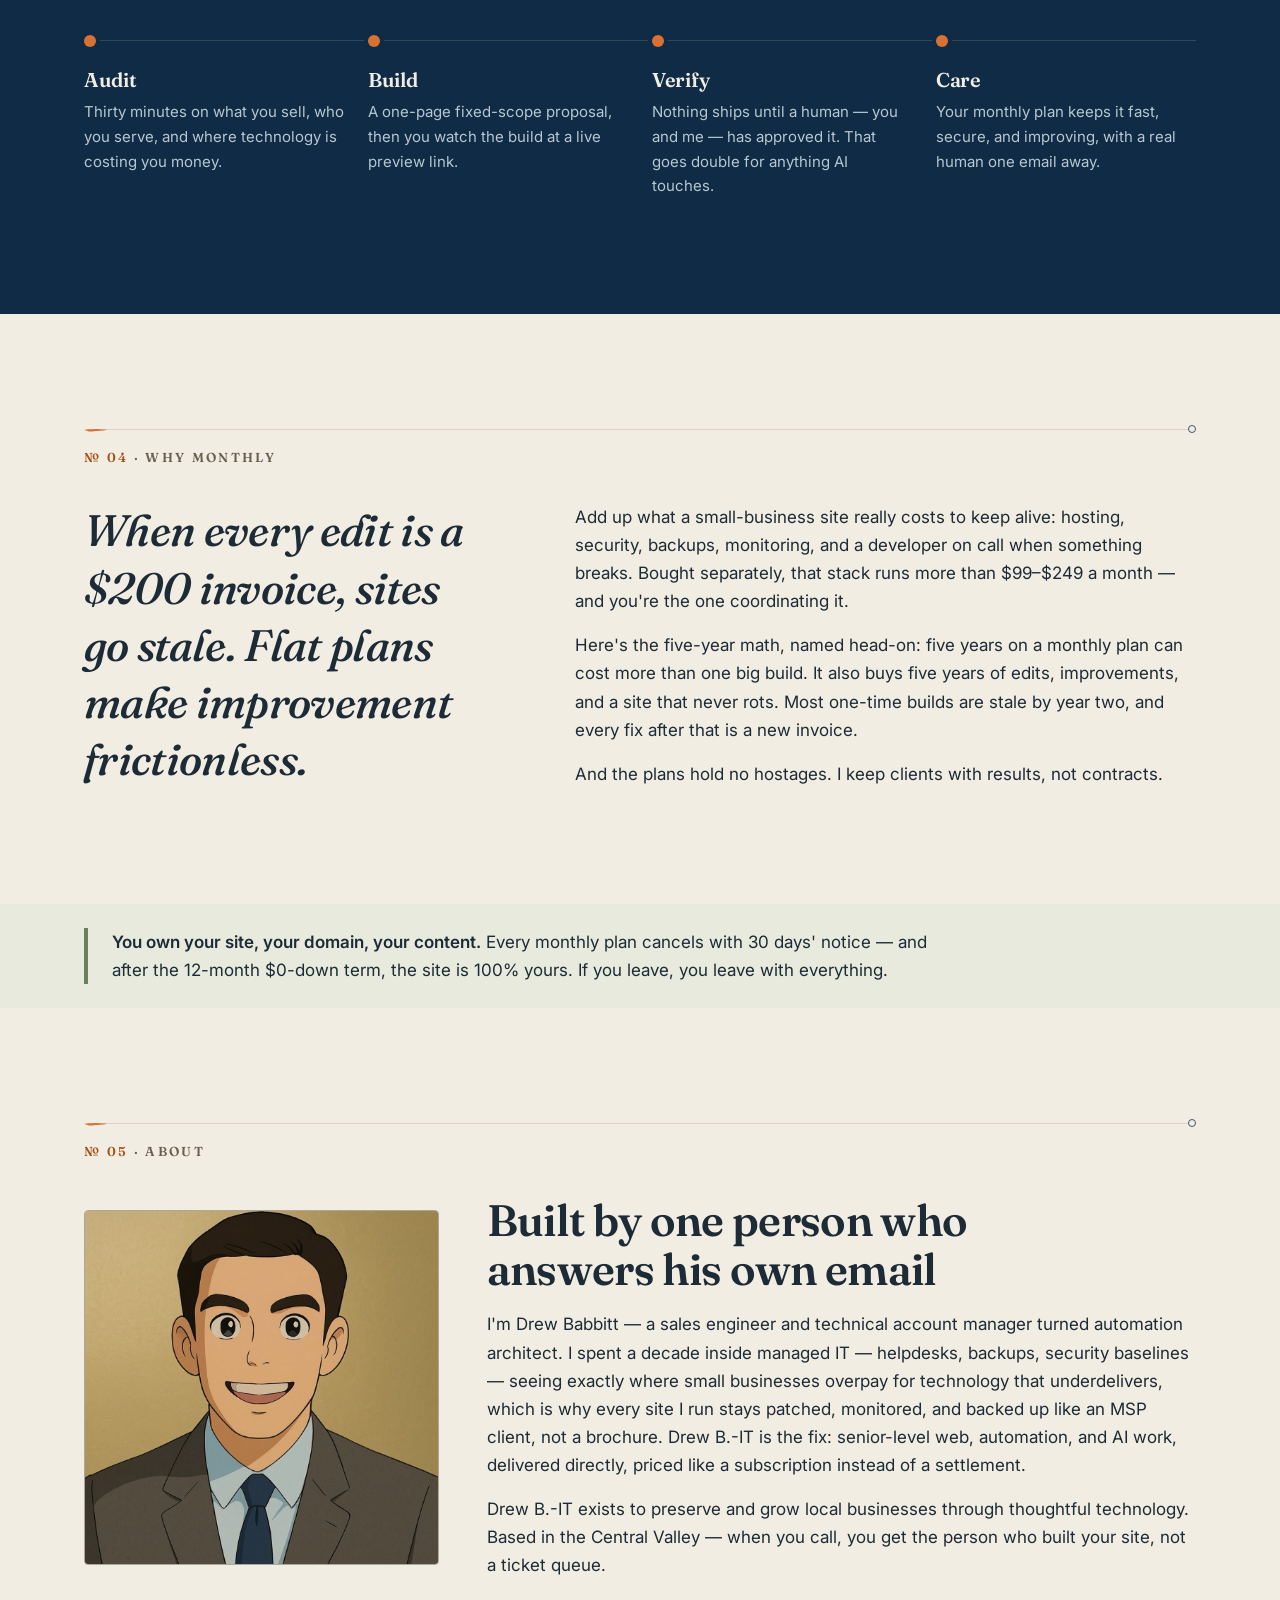
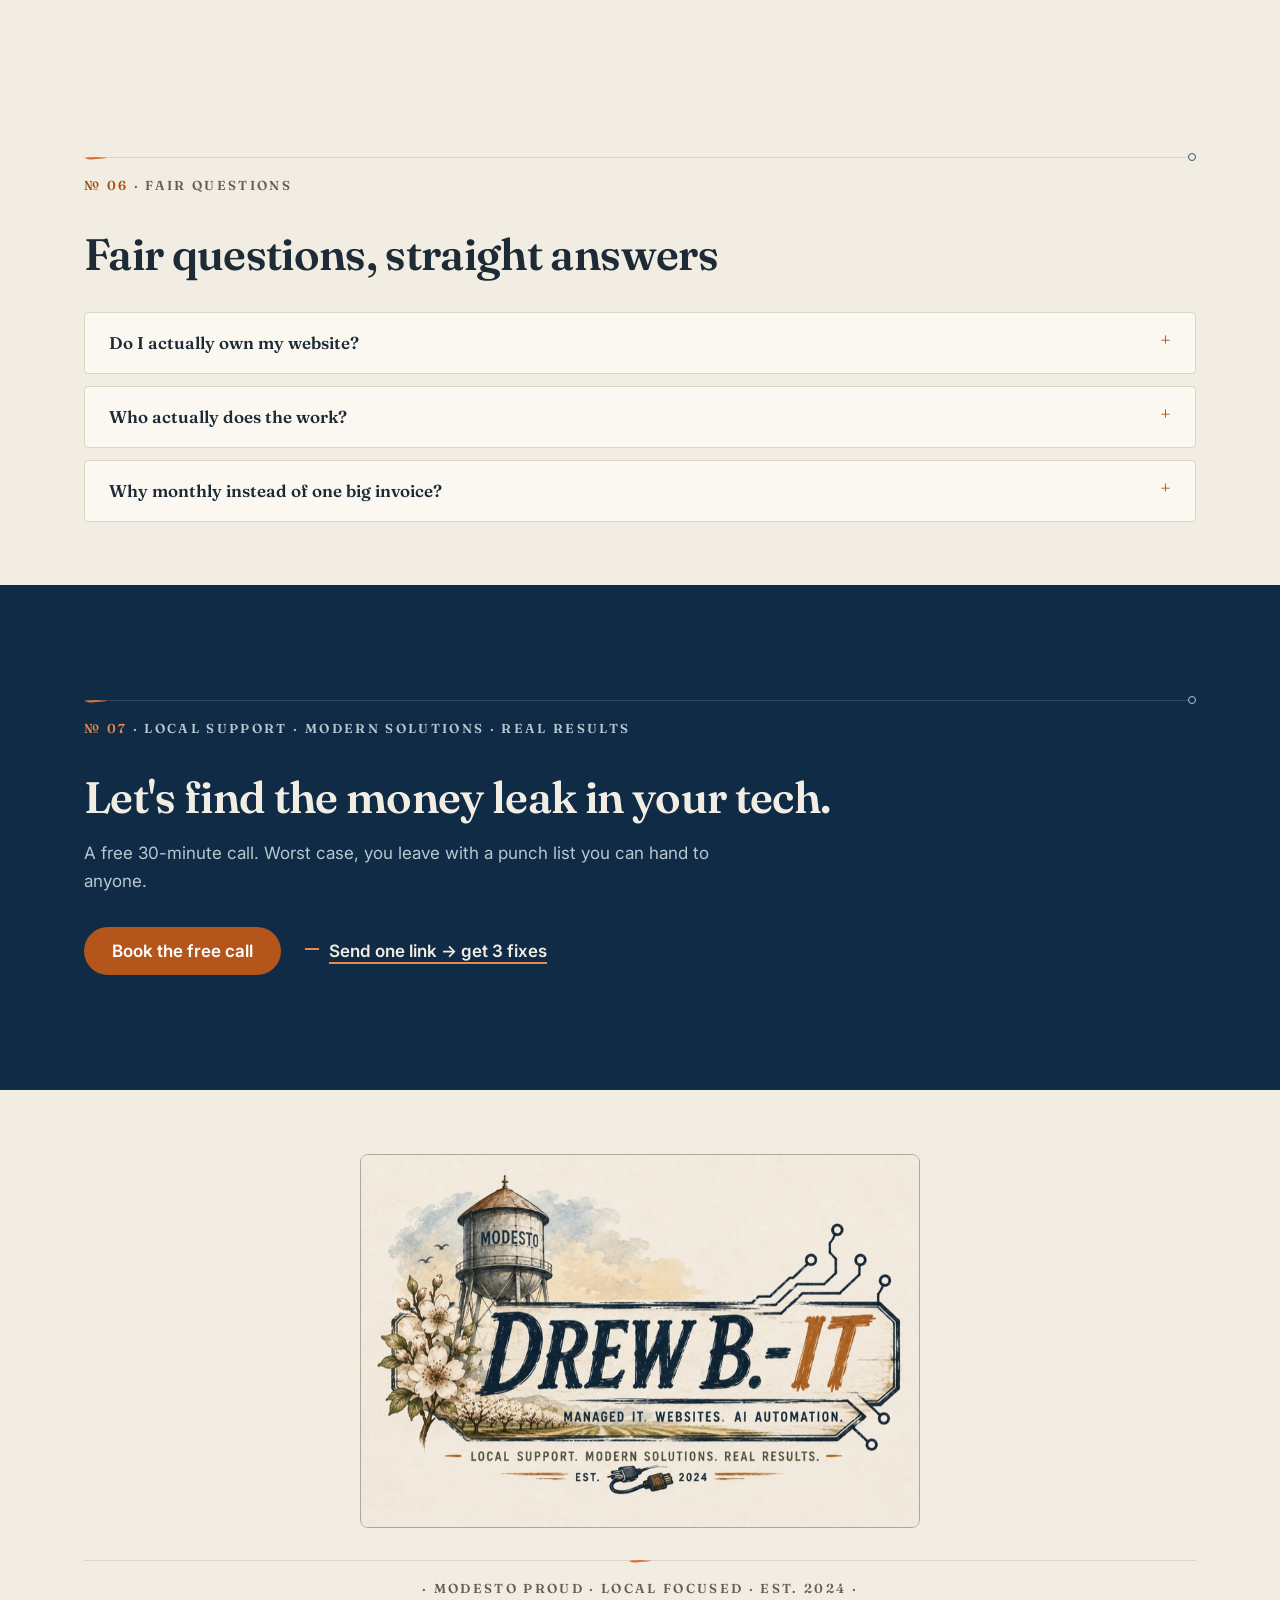
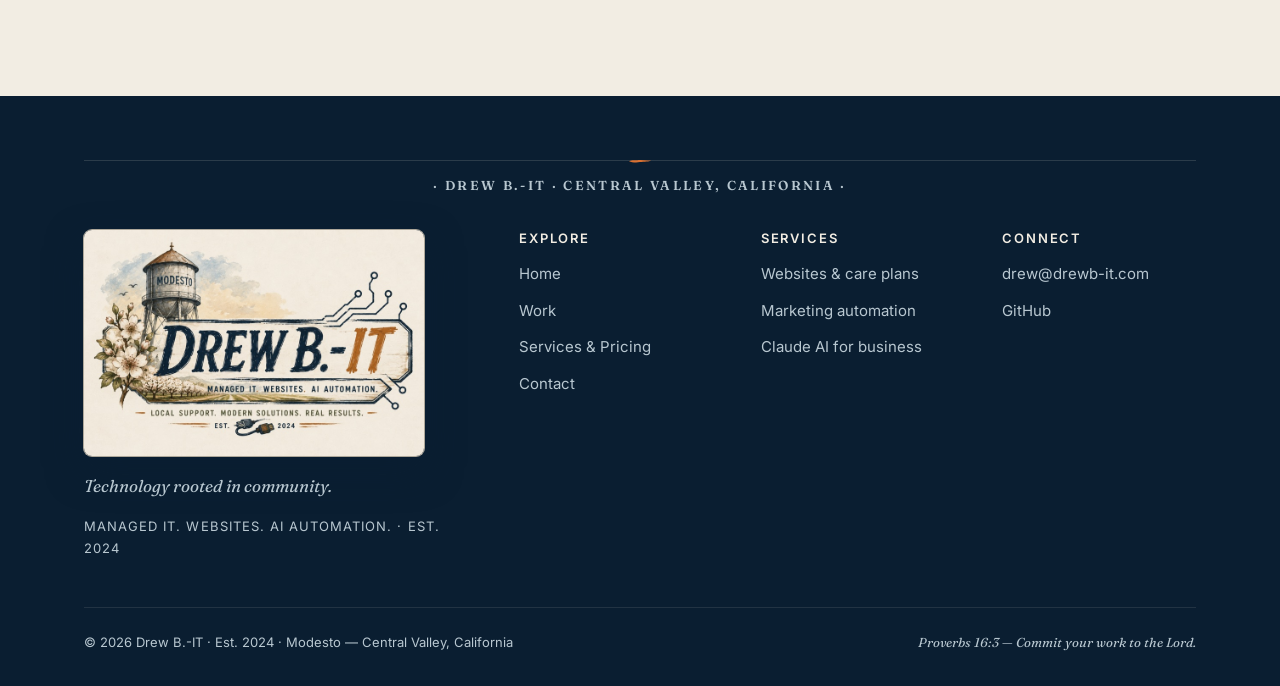
==== commit d9fdd786: "Make the brand bigger and unmissable globally - Header grows 68->88px with a 56px badge (44px/72px o" ====
--- a/index.html
+++ b/index.html
@@ -45,9 +45,9 @@
   <header class="site-header">
     <div class="wrap">
       <a class="brand" href="/">
-        <img class="brand__badge" src="/assets/brand/badge-48.png"
-             srcset="/assets/brand/badge-48.png 1x, /assets/brand/badge-96.png 2x"
-             alt="" width="40" height="40">
+        <img class="brand__badge" src="/assets/brand/badge-96.png"
+             srcset="/assets/brand/badge-96.png 1x, /assets/brand/badge-112.png 2x"
+             alt="" width="56" height="56">
         Drew B.<span class="brand__dot">-IT</span>
       </a>
       <button class="nav-toggle" type="button" aria-label="Toggle navigation" aria-expanded="false">
@@ -349,11 +349,10 @@
       </div>
       <div class="footer-grid">
         <div>
-          <a class="brand" href="/">
-            <img class="brand__badge" src="/assets/brand/badge-48.png"
-                 srcset="/assets/brand/badge-48.png 1x, /assets/brand/badge-96.png 2x"
-                 alt="" width="32" height="32">
-            Drew B.<span class="brand__dot">-IT</span>
+          <a href="/" aria-label="Drew B.-IT home">
+            <img class="footer-sign" src="/assets/brand/logo-full-800.jpg"
+                 alt="Drew B.-IT — Managed IT. Websites. AI Automation."
+                 width="800" height="533" loading="lazy">
           </a>
           <p class="footer-tag">Technology rooted in community.</p>
           <p class="footer-est">Managed IT. Websites. AI Automation. · Est. 2024</p>
--- a/styles.css
+++ b/styles.css
@@ -74,6 +74,7 @@
   --s-1: 4px;  --s-2: 8px;  --s-3: 12px; --s-4: 16px; --s-5: 24px;
   --s-6: 32px; --s-7: 48px; --s-8: 64px; --s-9: 96px;
   --section-pad: clamp(72px, 9vw, 128px);
+  --header-h: 88px;
   --wrap: 1160px;
 
   /* Radius & shadow vocabulary — physical, not floating */
@@ -286,7 +287,7 @@
   position: sticky;
   top: 0;
   z-index: 100;
-  height: 68px;
+  height: var(--header-h, 88px);
   background: rgba(10, 30, 49, 0.92); /* --navy-950 at 92% */
   -webkit-backdrop-filter: blur(12px);
   backdrop-filter: blur(12px);
@@ -303,11 +304,11 @@
 .brand {
   display: inline-flex;
   align-items: center;
-  gap: var(--s-3);
+  gap: 0; /* the wordmark reads tight: "Drew B.-IT" — spacing comes from the badge's own margin */
   font-family: var(--font-display);
   font-optical-sizing: auto;
   font-weight: 600;
-  font-size: var(--text-lg);
+  font-size: 1.5rem;
   letter-spacing: -0.01em;
   color: var(--on-dark);
   text-decoration: none;
@@ -319,8 +320,9 @@
 /* Circular badge "enamel pin" — badge PNGs are opaque with white corners,
    so border-radius crops exactly at the inscribed circle */
 .brand__badge {
-  width: 40px;
-  height: 40px;
+  width: 56px;
+  height: 56px;
+  margin-right: var(--s-3);
   border-radius: 50%;                         /* crops the opaque white corners */
   box-shadow: 0 0 0 1px var(--hairline-dark); /* hairline seat on navy */
 }
@@ -411,7 +413,25 @@
   margin-bottom: var(--s-5);
 }
 .hero h1 em { color: var(--orange-400); } /* ≥1.5rem bold — large-text exempt */
-.hero--compact h1 { font-size: var(--display-lg); line-height: 1.12; }
+.hero--compact h1 { font-size: var(--display-lg); line-height: 1.12; max-width: 22ch; }
+
+/* Compact heroes: less dead navy above the kicker, and the badge mounted
+   as a brand seal on the right so the space reads deliberate, not empty */
+.hero--compact { position: relative; padding-top: calc(var(--section-pad) * 0.6); }
+.hero--compact .wrap { position: relative; }
+.hero__seal {
+  position: absolute;
+  top: calc(var(--s-2) * -1);
+  right: var(--s-5);
+  width: clamp(150px, 17vw, 235px);
+  height: auto;
+  aspect-ratio: 1;
+  border-radius: 50%;                          /* crops the opaque white corners */
+  box-shadow: 0 0 0 1px var(--hairline-dark), 0 10px 28px rgba(10, 30, 49, 0.45);
+  transform: rotate(-4deg);                    /* hand-applied, like the sign on the van */
+  pointer-events: none;
+}
+@media (max-width: 960px) { .hero__seal { display: none; } }
 
 /* The hero's first ledger line sits at its bottom border */
 .hero .ledger-line { margin-top: var(--s-8); margin-bottom: 0; padding-bottom: var(--s-3); }
@@ -1691,6 +1711,15 @@
   margin-top: var(--s-3);
 }
 
+.footer-sign {
+  display: block;
+  width: 100%;
+  max-width: 340px;
+  border-radius: var(--radius-media);
+  box-shadow: 0 0 0 1px var(--gray-warm), 0 14px 36px rgba(10, 30, 49, 0.5);
+  margin-bottom: var(--s-4);
+}
+
 /* "Managed IT. Websites. AI Automation. · Est. 2024" line under .footer-tag */
 .footer-est {
   font-size: var(--text-xs);
@@ -1816,10 +1845,13 @@
   /* Mobile nav — full-width navy panel */
   .nav-toggle { display: block; }
 
+  :root { --header-h: 72px; }
+  .brand { font-size: 1.3rem; }
+  .brand__badge { width: 44px; height: 44px; }
   .site-nav {
     display: none;
     position: absolute;
-    top: 68px;
+    top: var(--header-h, 88px);
     left: 0;
     right: 0;
     flex-direction: column;
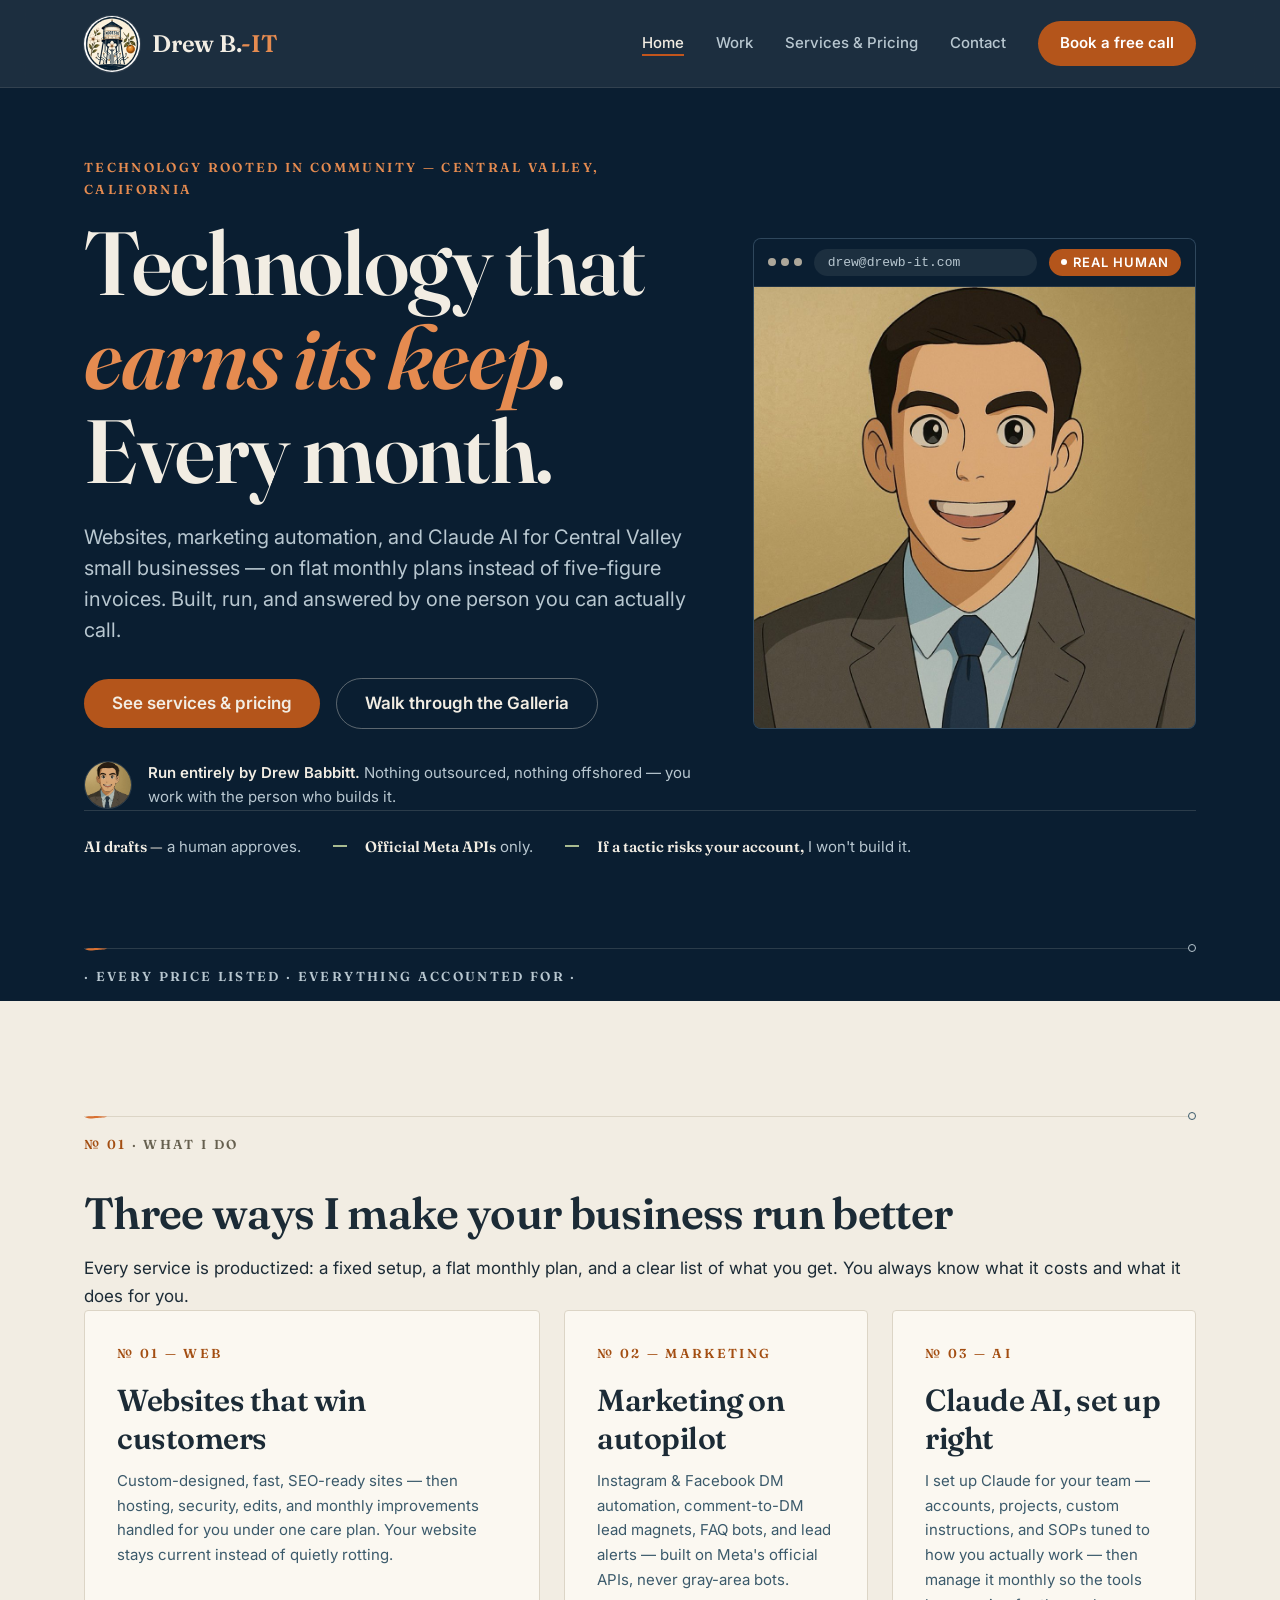
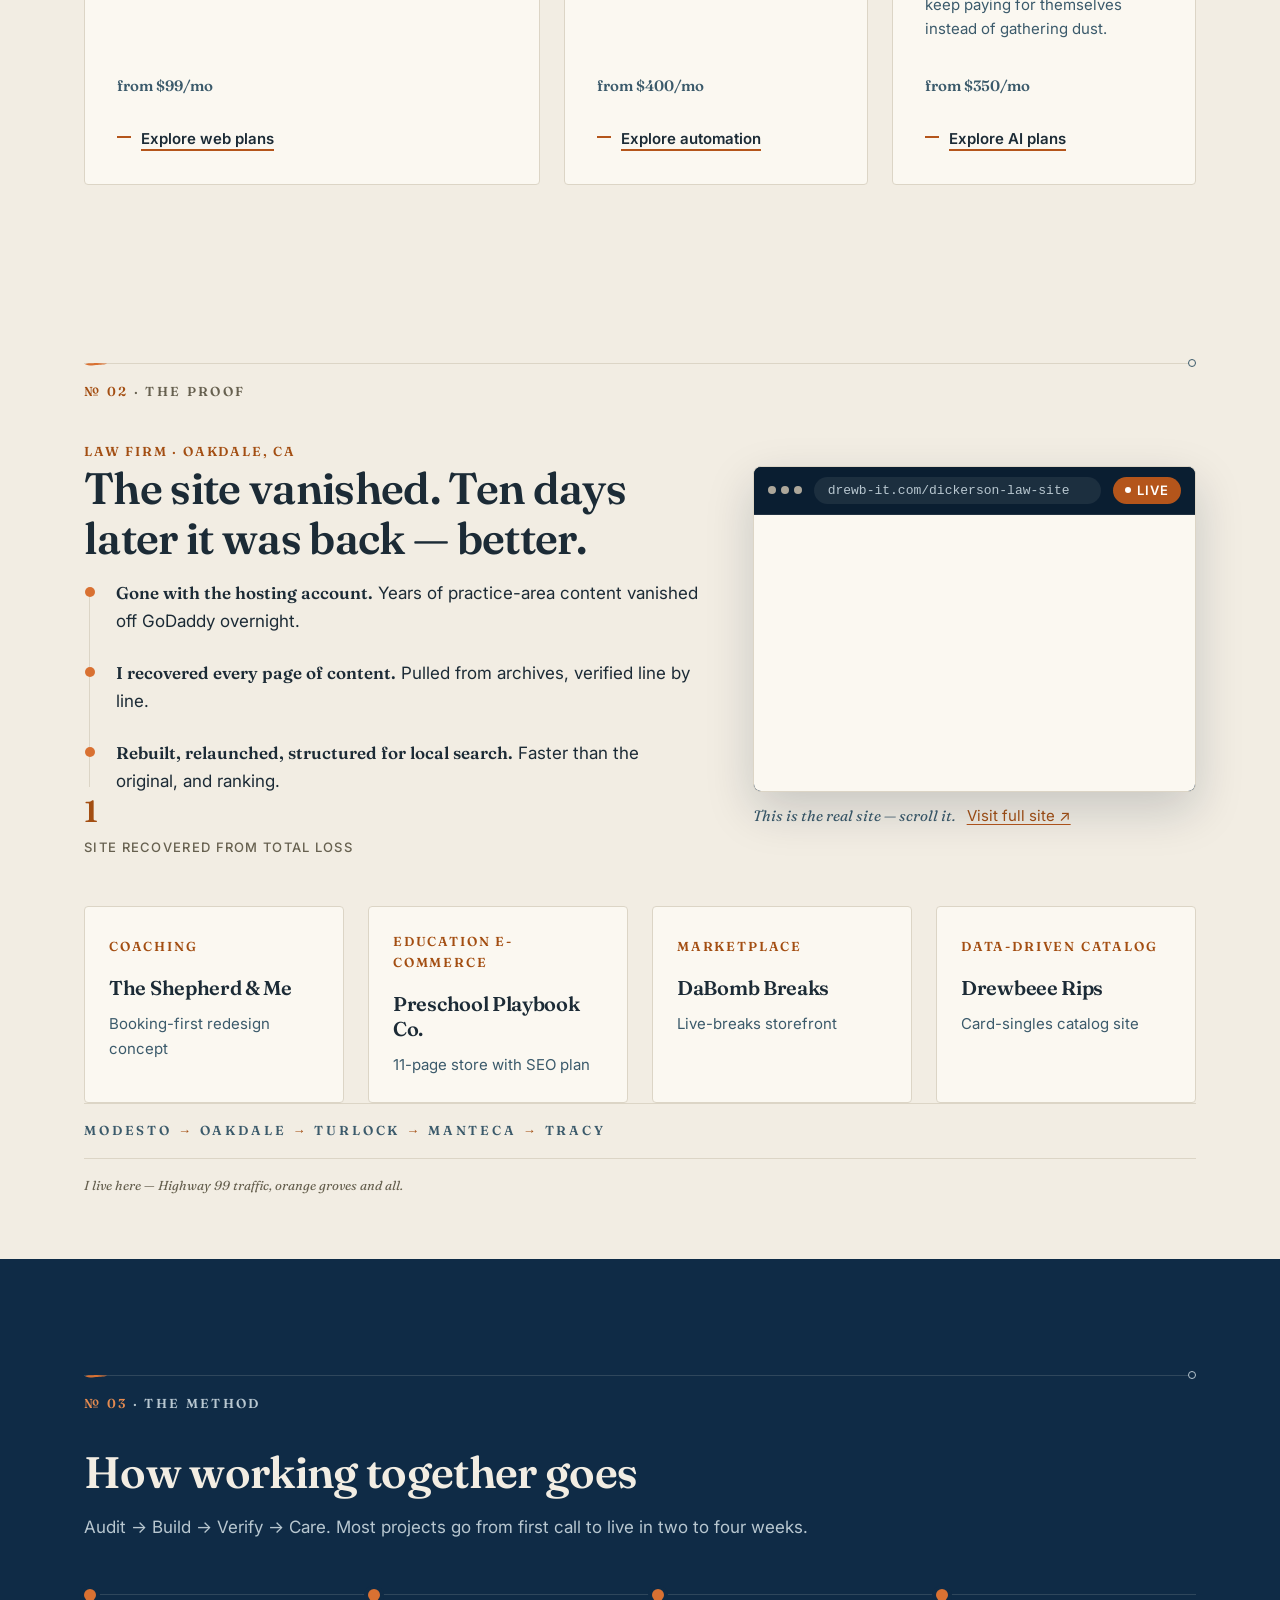
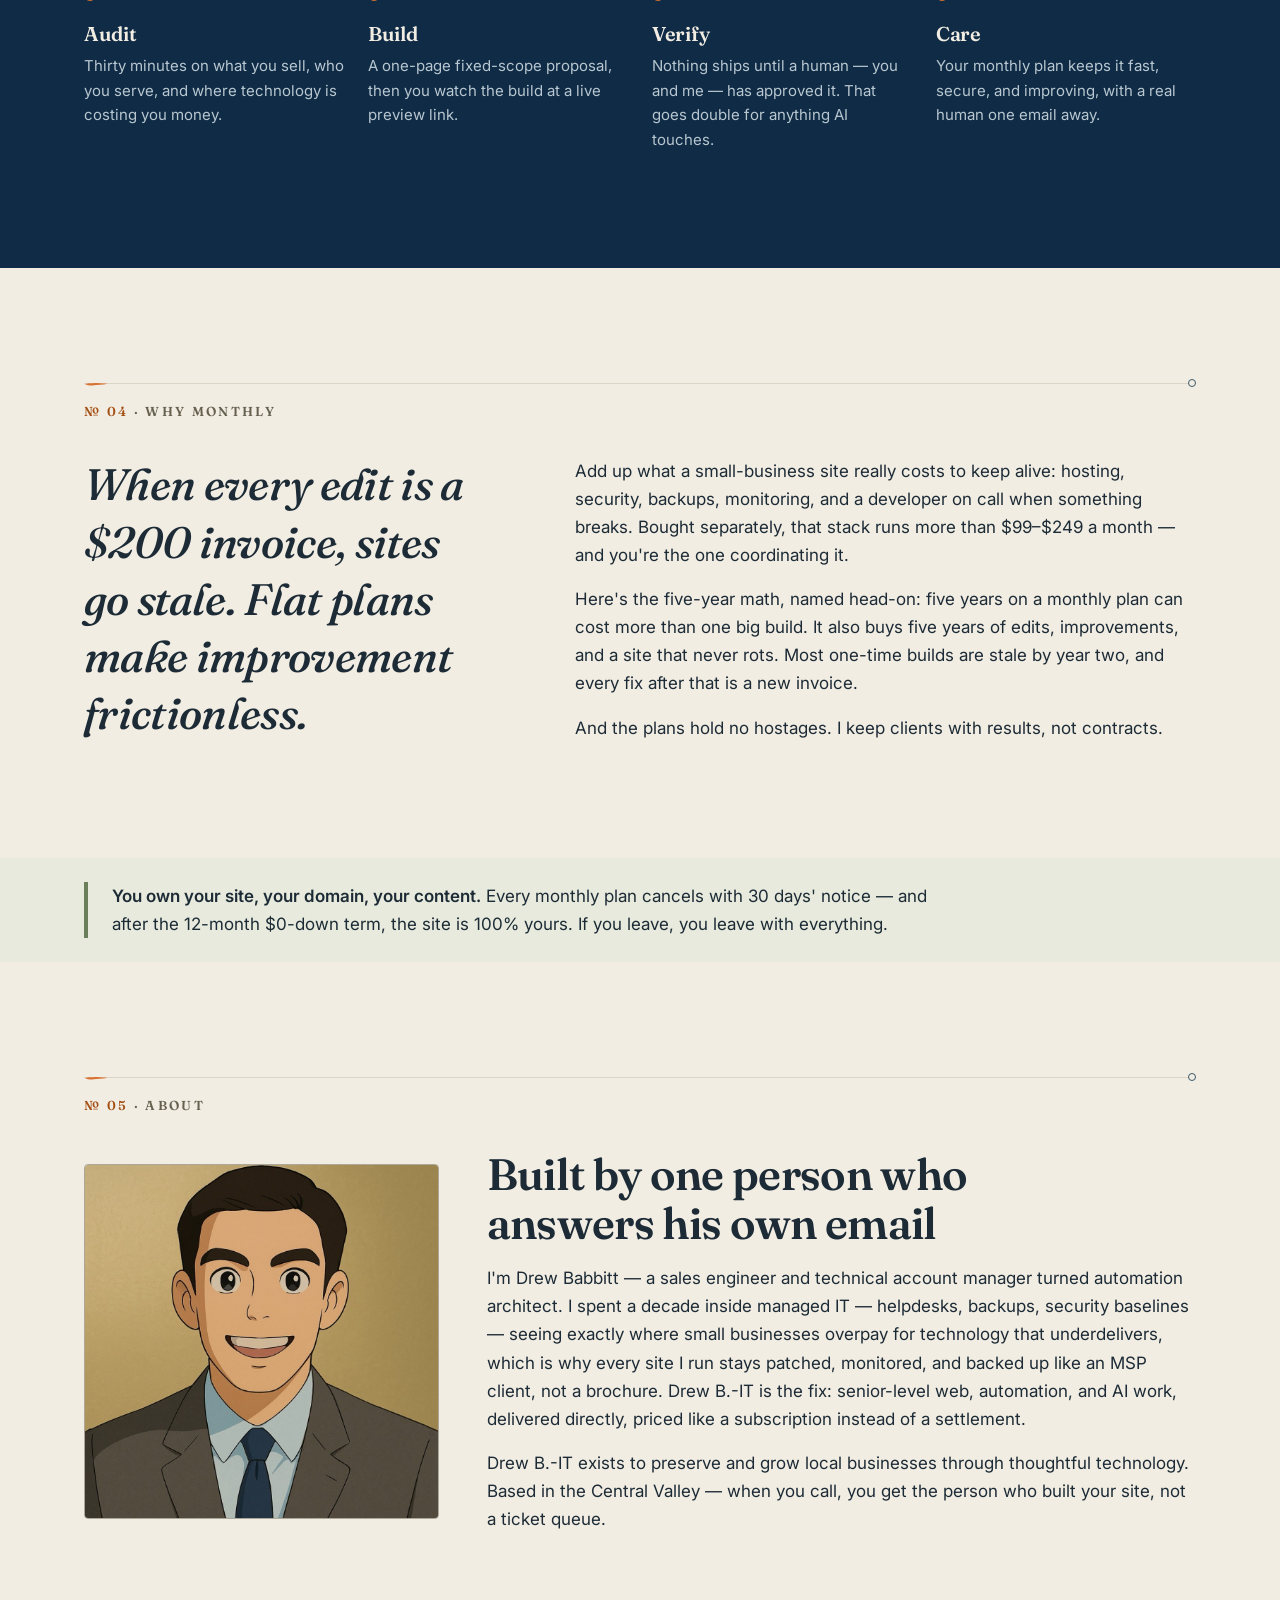
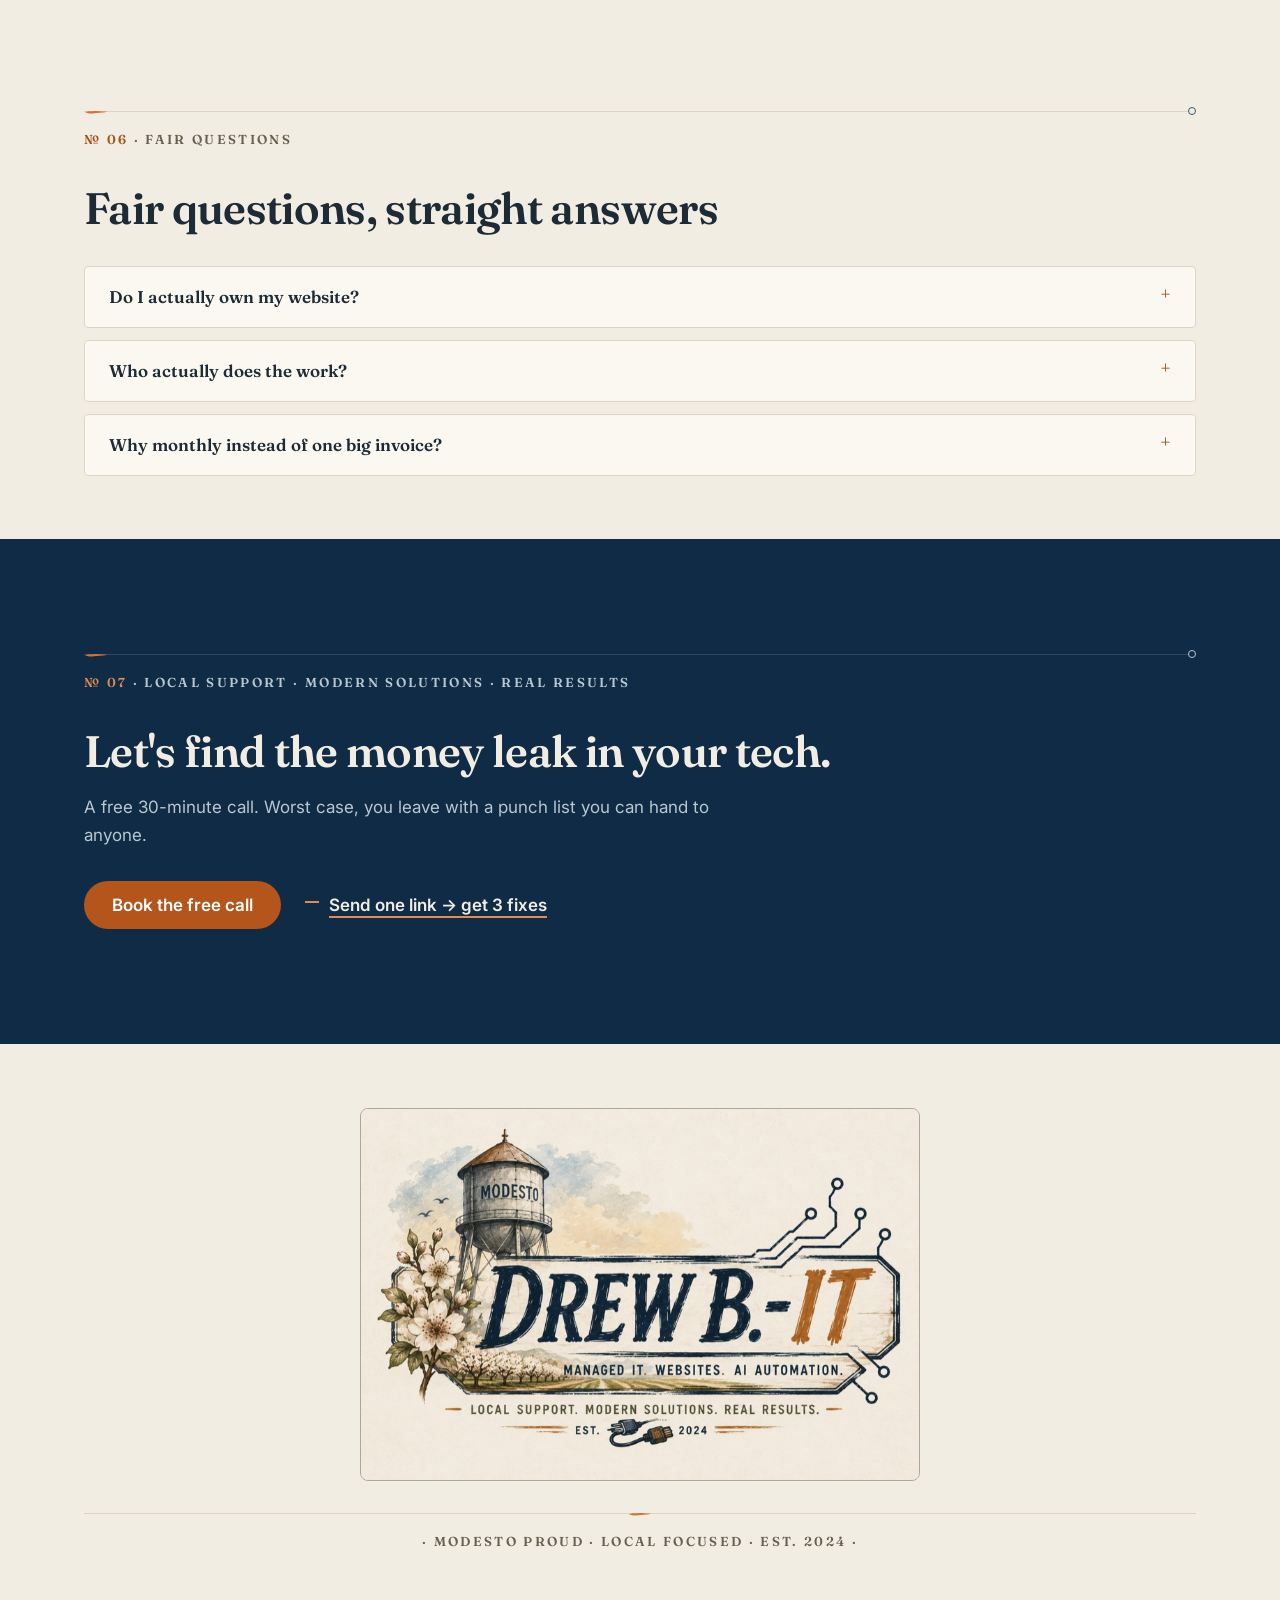
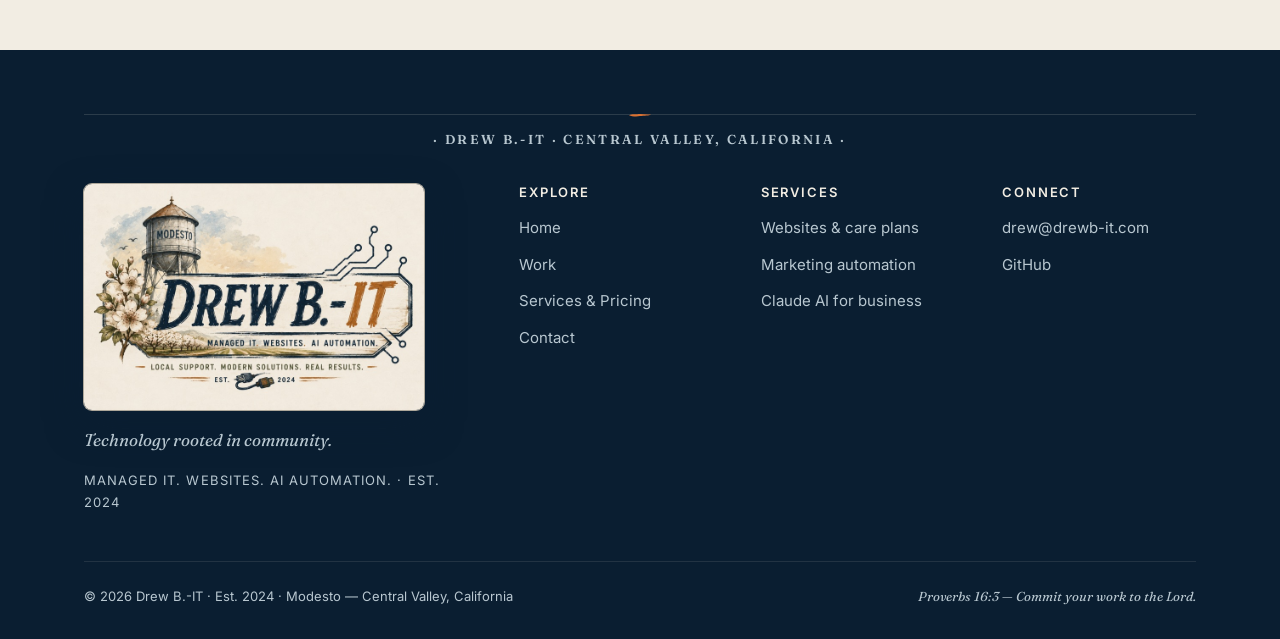
==== commit 375d7015: "Add real quote request form wired to n8n intake webhook - contact.html: new № 01 Quote Request secti" ====
--- a/index.html
+++ b/index.html
@@ -59,7 +59,7 @@
         <a href="/work.html">Work</a>
         <a href="/services.html">Services &amp; Pricing</a>
         <a href="/contact.html">Contact</a>
-        <a class="nav-cta" href="/contact.html">Book a free call</a>
+        <a class="nav-cta" href="/contact.html#quote">Book a free call</a>
       </nav>
     </div>
   </header>
@@ -320,7 +320,7 @@
       <h2>Let's find the money leak in your tech.</h2>
       <p>A free 30-minute call. Worst case, you leave with a punch list you can hand to anyone.</p>
       <div class="cta-band__actions">
-        <a class="btn btn-primary" href="/contact.html">Book the free call</a>
+        <a class="btn btn-primary" href="/contact.html#quote">Book the free call</a>
         <a class="btn-text" href="mailto:drew@drewb-it.com?subject=One%20link%2C%20three%20fixes">Send one link → get 3 fixes</a>
       </div>
     </div>
--- a/styles.css
+++ b/styles.css
@@ -404,7 +404,8 @@
 .hero {
   background: var(--navy-950);
   color: var(--on-dark-soft);
-  padding: var(--section-pad) 0 0; /* bottom edge is the first ledger line */
+  /* 60% of section-pad: the header + kicker carry the top, no dead navy band */
+  padding: calc(var(--section-pad) * 0.6) 0 0; /* bottom edge is the first ledger line */
 }
 .hero h1, .hero h2, .hero h3 { color: var(--on-dark); }
 .hero h1 {
@@ -417,7 +418,7 @@
 
 /* Compact heroes: less dead navy above the kicker, and the badge mounted
    as a brand seal on the right so the space reads deliberate, not empty */
-.hero--compact { position: relative; padding-top: calc(var(--section-pad) * 0.6); }
+.hero--compact { position: relative; }
 .hero--compact .wrap { position: relative; }
 .hero__seal {
   position: absolute;
@@ -1929,3 +1930,95 @@
 
   .live-badge::before { animation: none !important; opacity: 1; }
 }
+
+/* ============================================================
+   23 · QUOTE REQUEST FORM (contact.html #quote)
+   ============================================================ */
+.quote-form { margin-top: var(--s-6); }
+
+.quote-form__grid {
+  display: grid;
+  grid-template-columns: 1fr 1fr;
+  gap: var(--s-4) var(--s-5);
+}
+
+.quote-form__field { display: flex; flex-direction: column; gap: var(--s-2); }
+.quote-form__field--full { grid-column: 1 / -1; }
+
+.quote-form__field label {
+  font-size: var(--text-sm);
+  font-weight: 600;
+  color: var(--ink);
+}
+
+.quote-form__req { color: var(--orange-600); }
+
+.quote-form__field input,
+.quote-form__field select,
+.quote-form__field textarea {
+  font-family: var(--font-body);
+  font-size: var(--text-base);
+  color: var(--ink);
+  background: var(--surface);
+  border: 1.5px solid var(--line);
+  border-radius: var(--radius-card);
+  padding: 12px 14px;
+  width: 100%;
+  transition: border-color 200ms ease;
+}
+
+.quote-form__field textarea { resize: vertical; min-height: 120px; }
+
+.quote-form__field input::placeholder,
+.quote-form__field textarea::placeholder { color: var(--ink-faint); }
+
+.quote-form__field input:focus,
+.quote-form__field select:focus,
+.quote-form__field textarea:focus {
+  outline: 2px solid var(--orange-500);
+  outline-offset: 1px;
+  border-color: var(--orange-500);
+}
+
+/* Honeypot: off-canvas, out of the tab order; bots fill it, people never see it */
+.quote-form__hp {
+  position: absolute;
+  left: -9999px;
+  width: 1px;
+  height: 1px;
+  overflow: hidden;
+}
+
+.quote-form__status {
+  margin: var(--s-4) 0 var(--s-3);
+  font-size: var(--text-sm);
+  font-weight: 600;
+  color: var(--orange-700);
+  min-height: 1.2em;
+}
+
+.quote-form__note {
+  margin-top: var(--s-3);
+  font-size: var(--text-xs);
+  color: var(--ink-faint);
+}
+
+.quote-form button[type="submit"]:disabled {
+  opacity: 0.6;
+  cursor: default;
+  transform: none;
+}
+
+.quote-form__success {
+  margin-top: var(--s-6);
+  background: var(--olive-100);
+  border-left: 3px solid var(--olive);
+  border-radius: var(--radius-card);
+  padding: var(--s-5) var(--s-6);
+}
+.quote-form__success h3 { margin: 0 0 var(--s-2); color: var(--olive-700); }
+.quote-form__success p { margin: 0; }
+
+@media (max-width: 720px) {
+  .quote-form__grid { grid-template-columns: 1fr; }
+}
